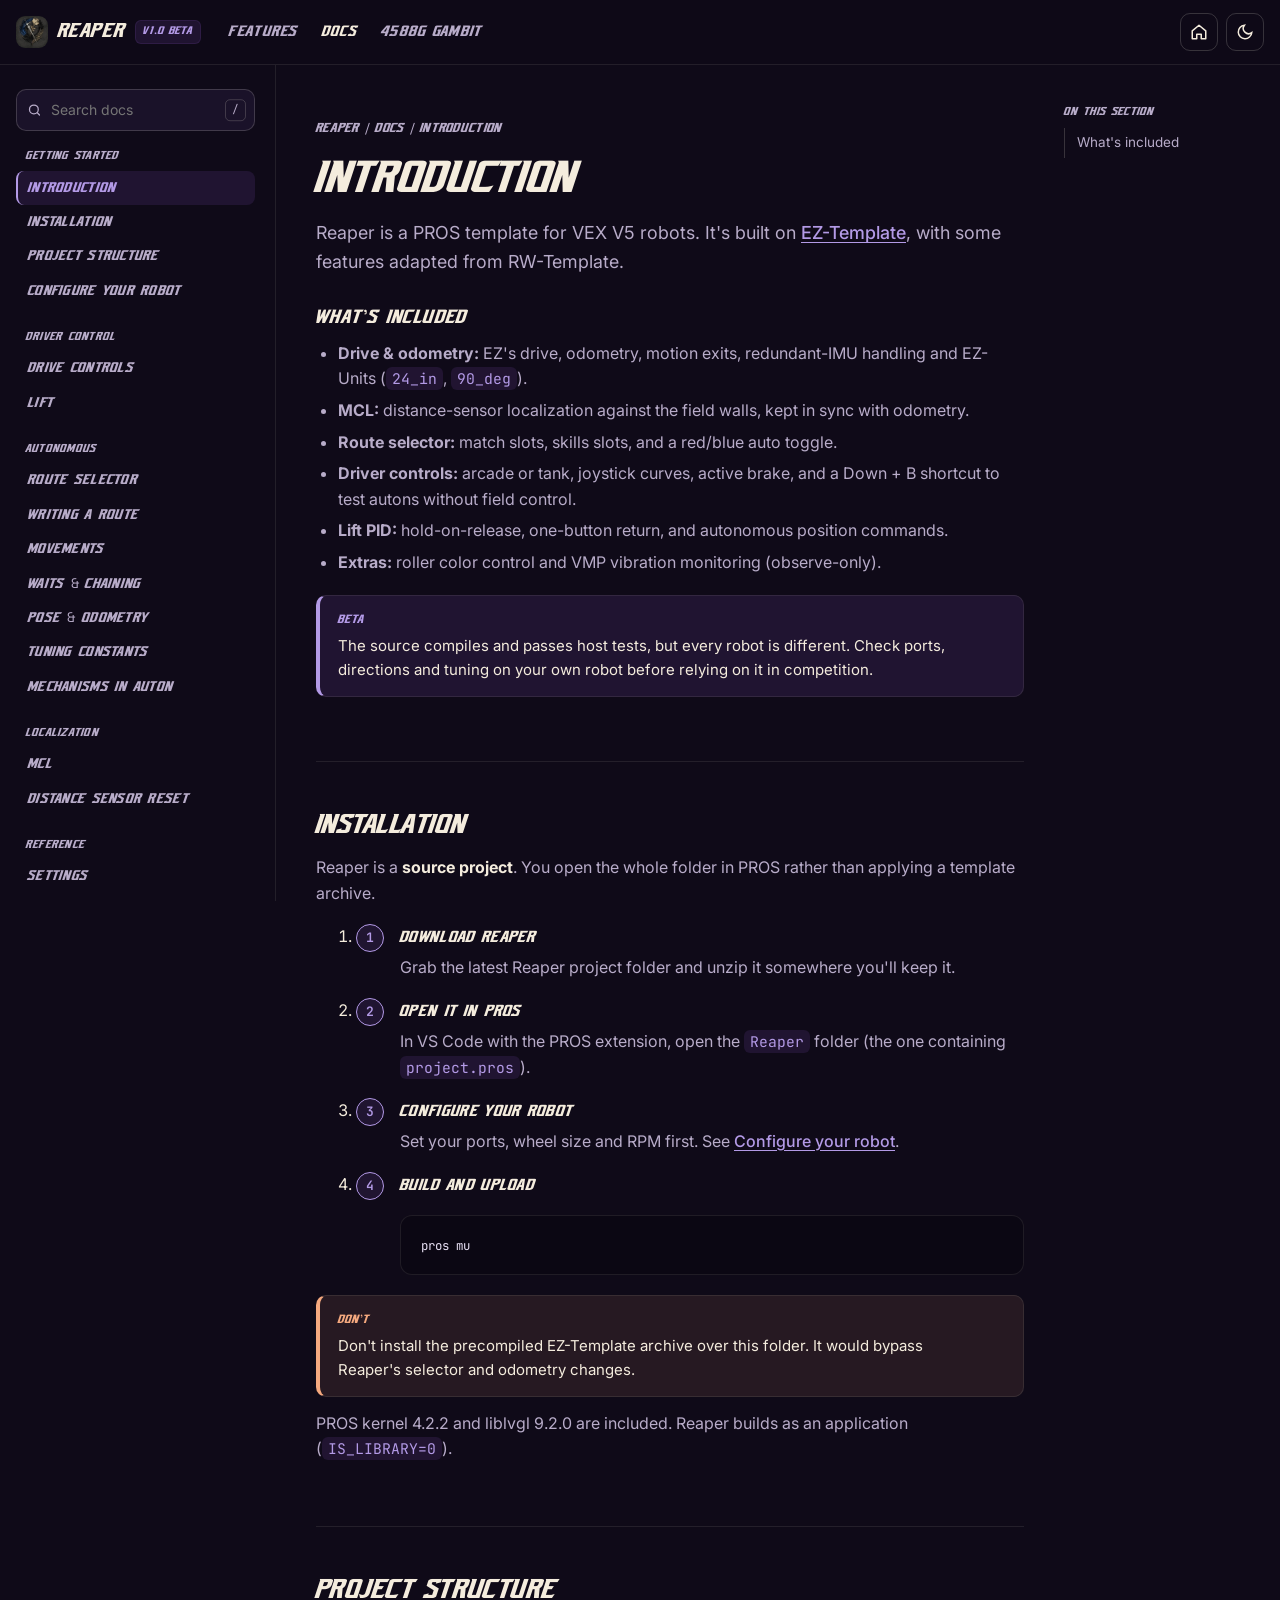
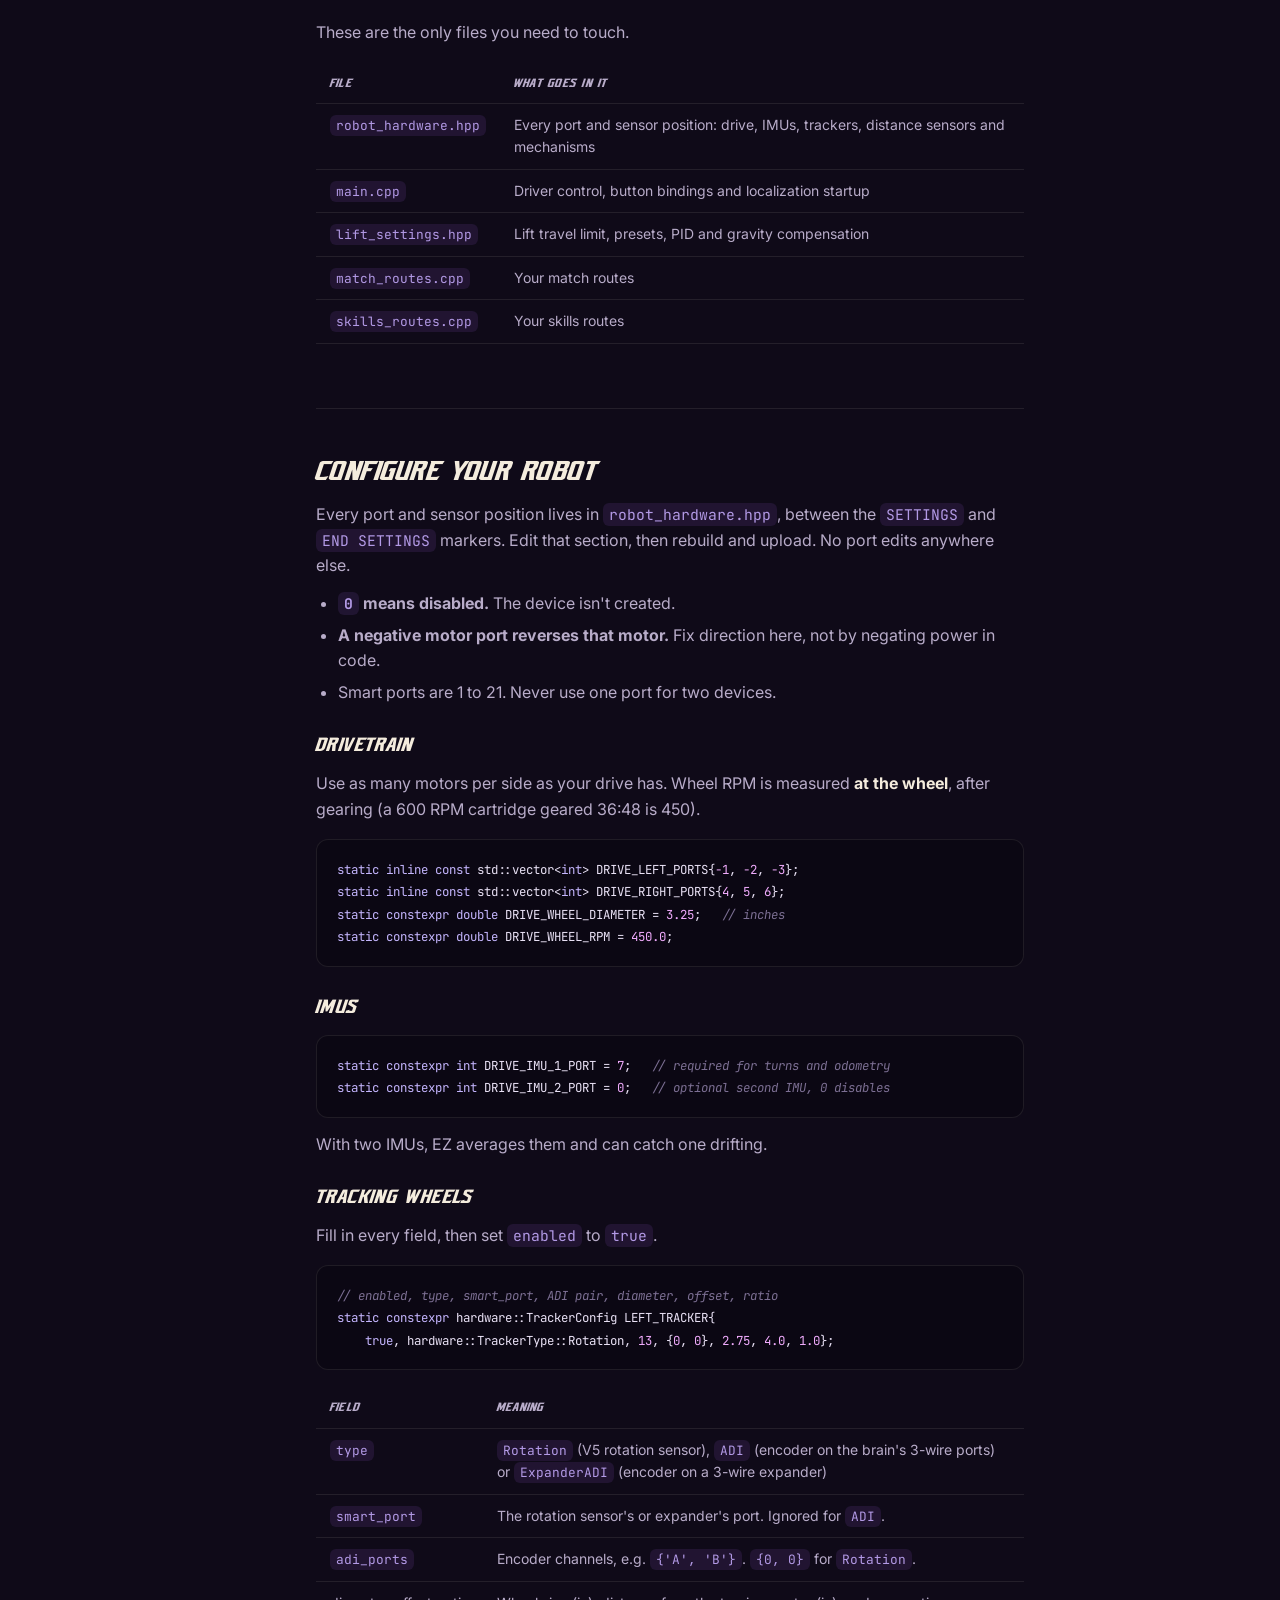
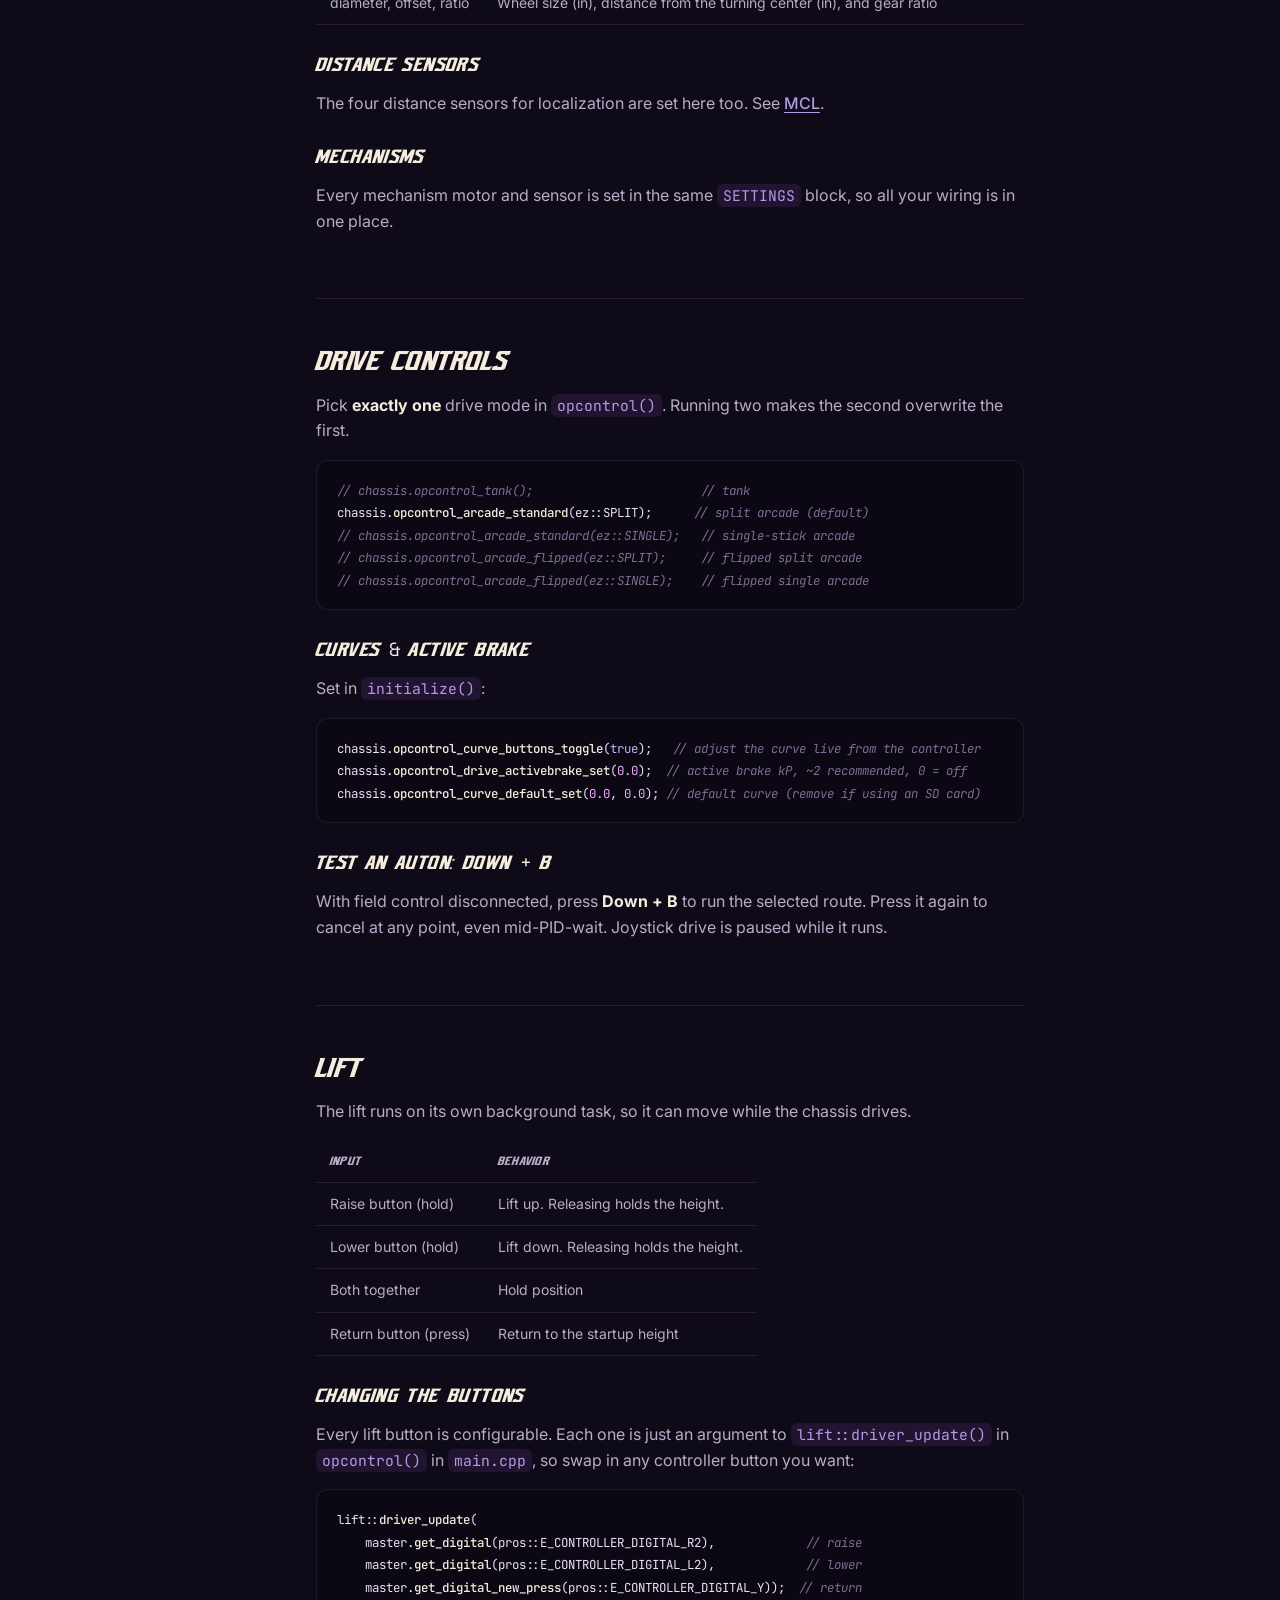
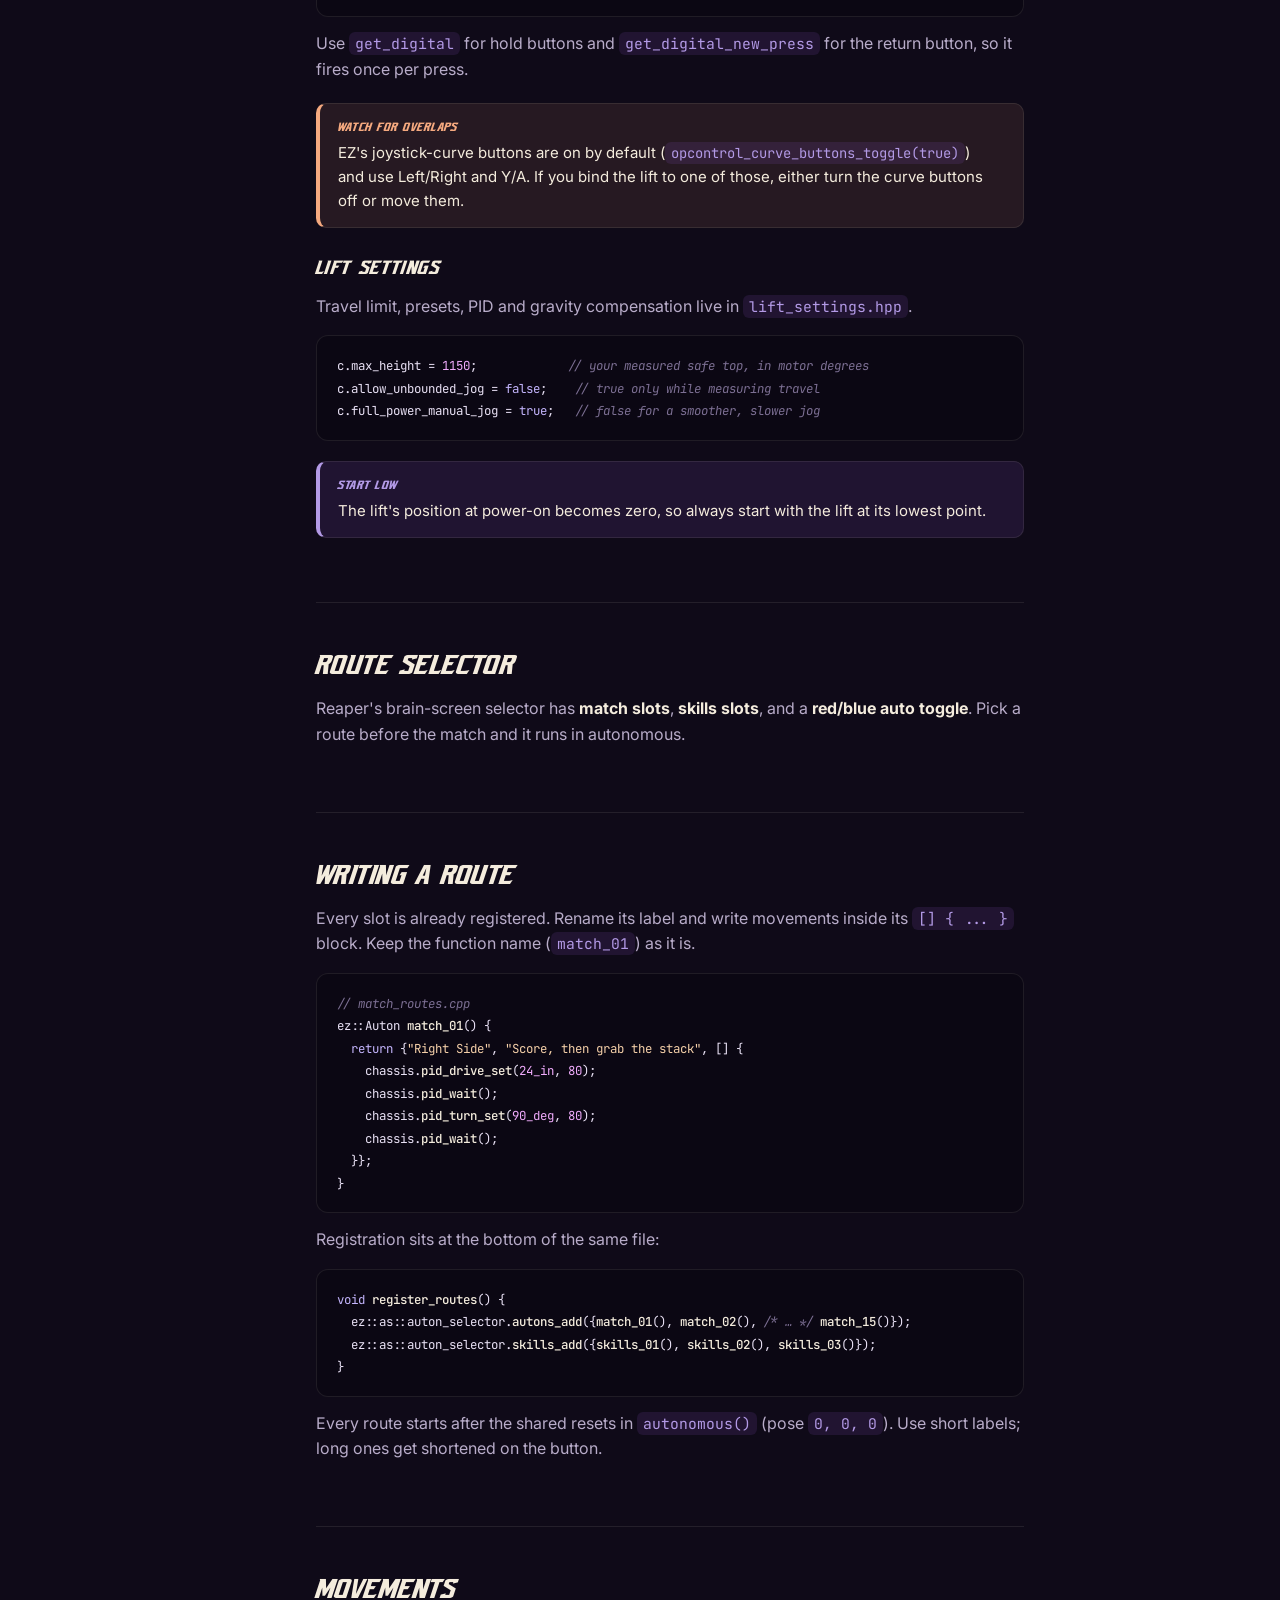
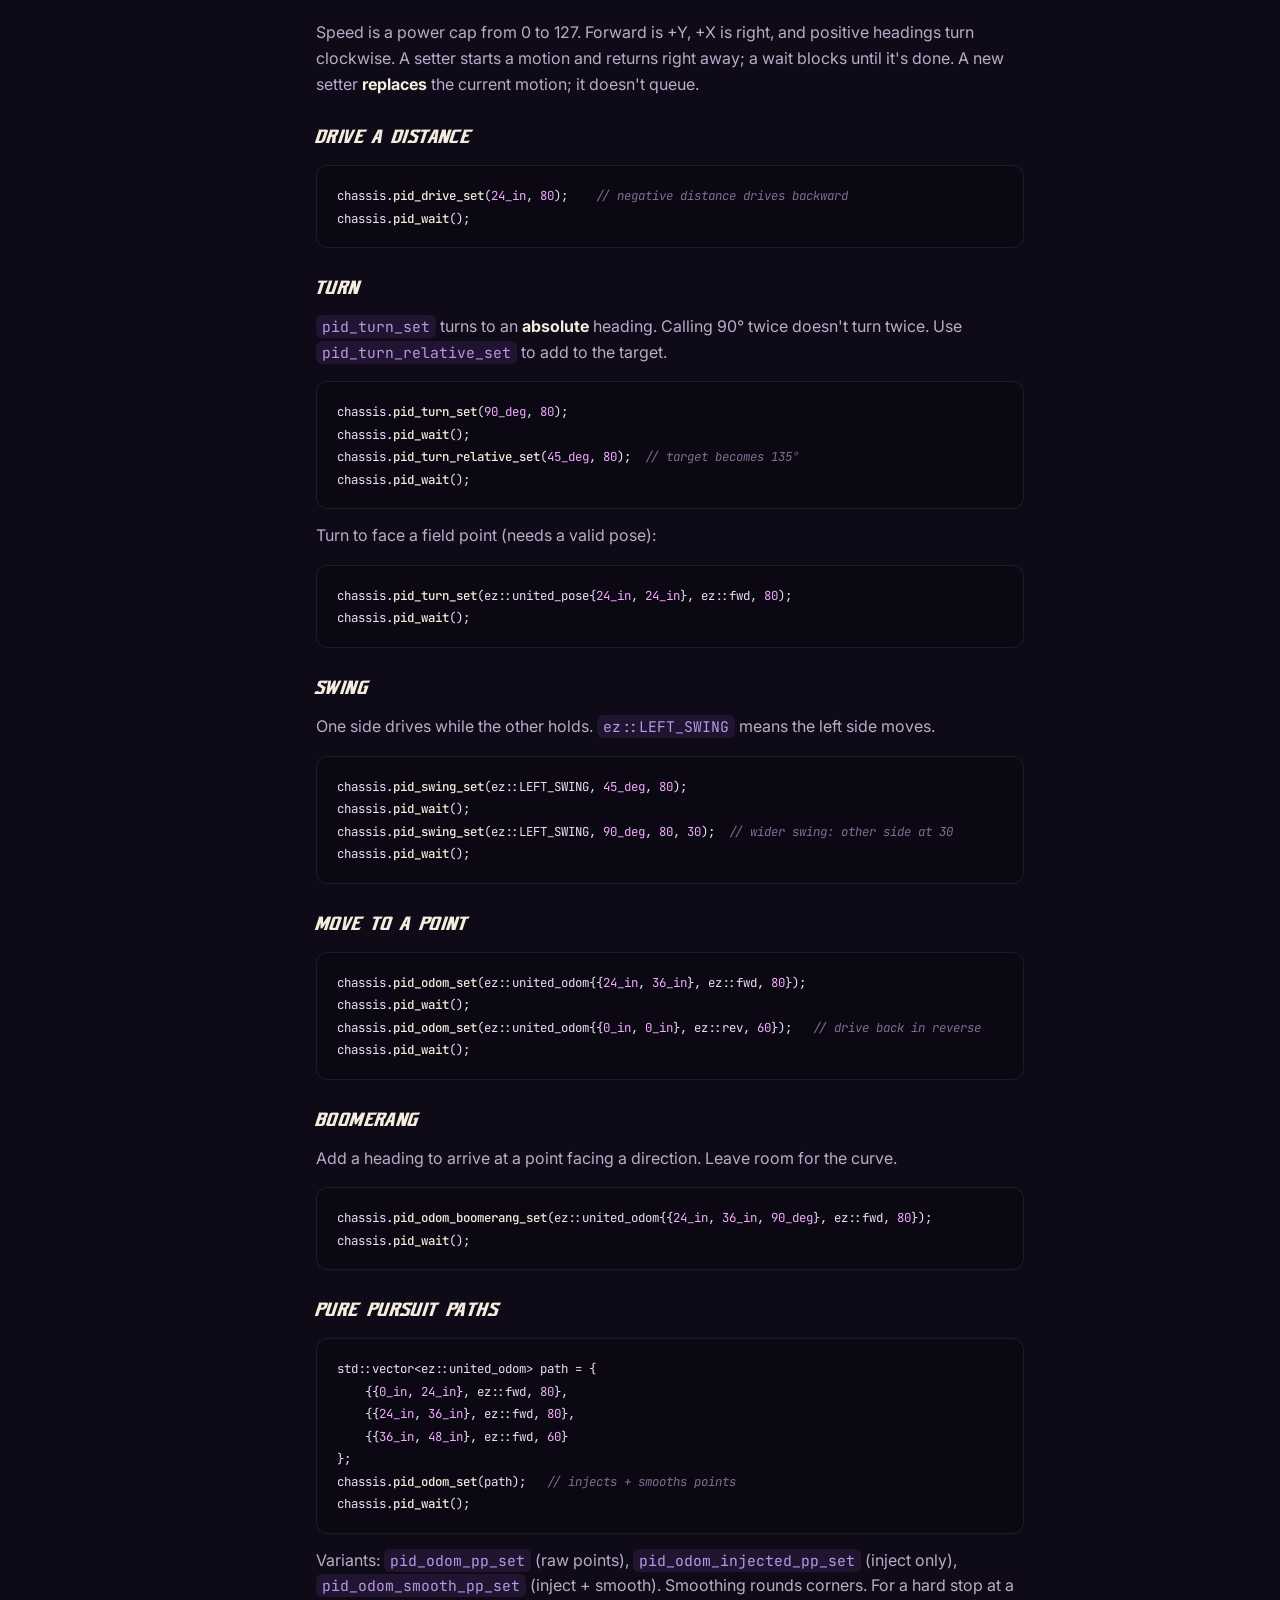
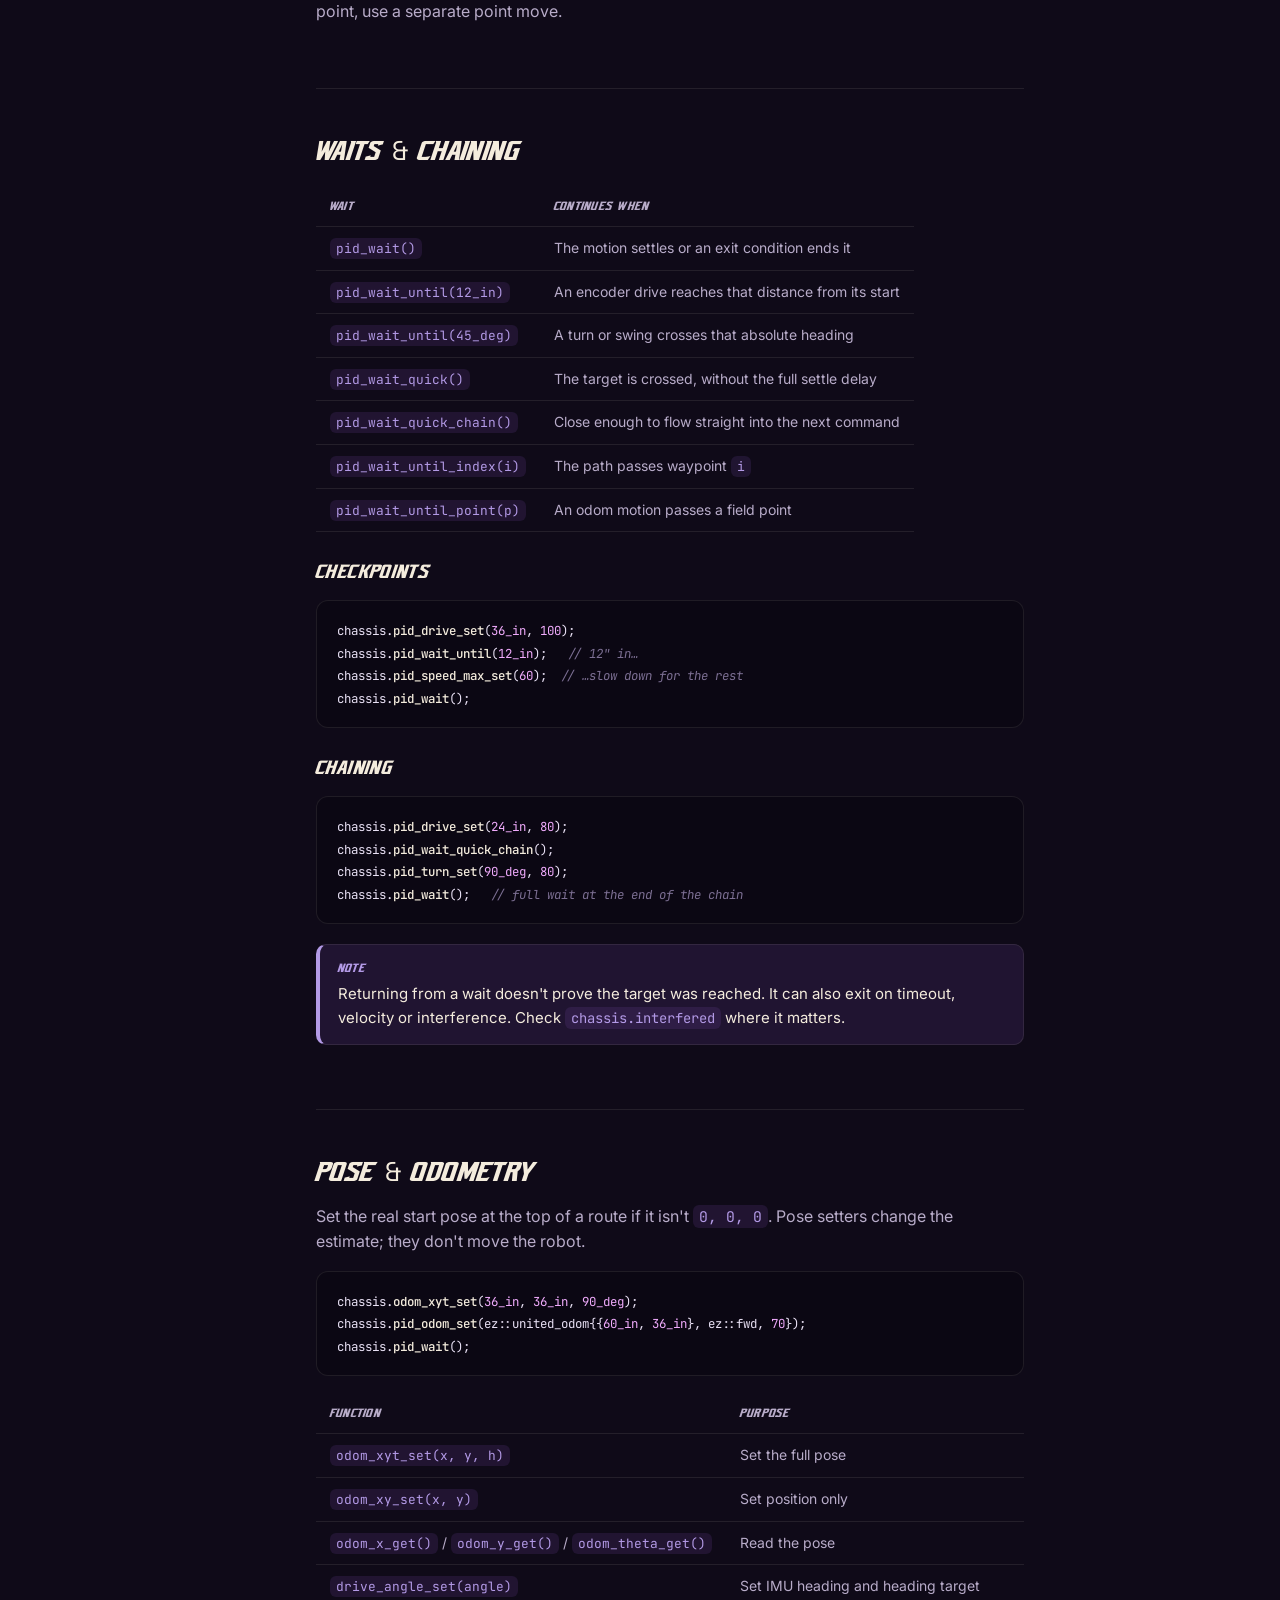
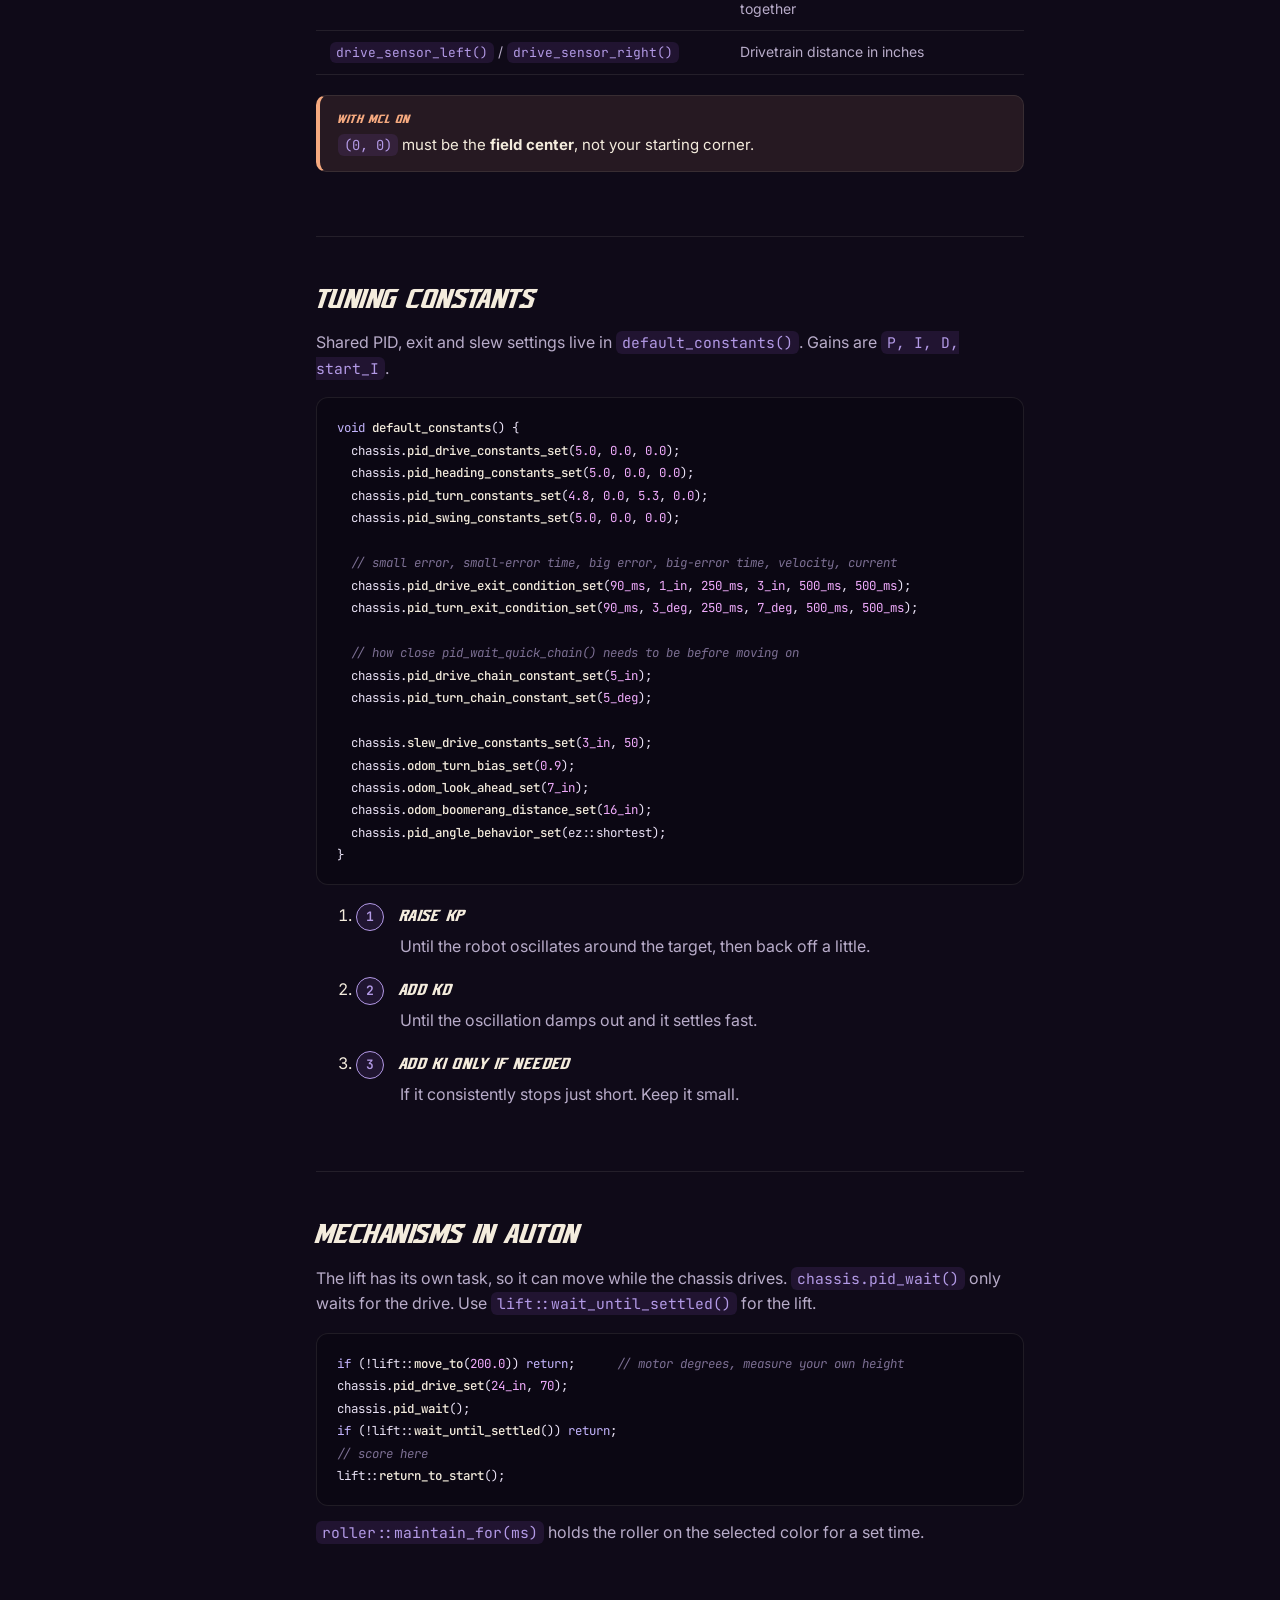
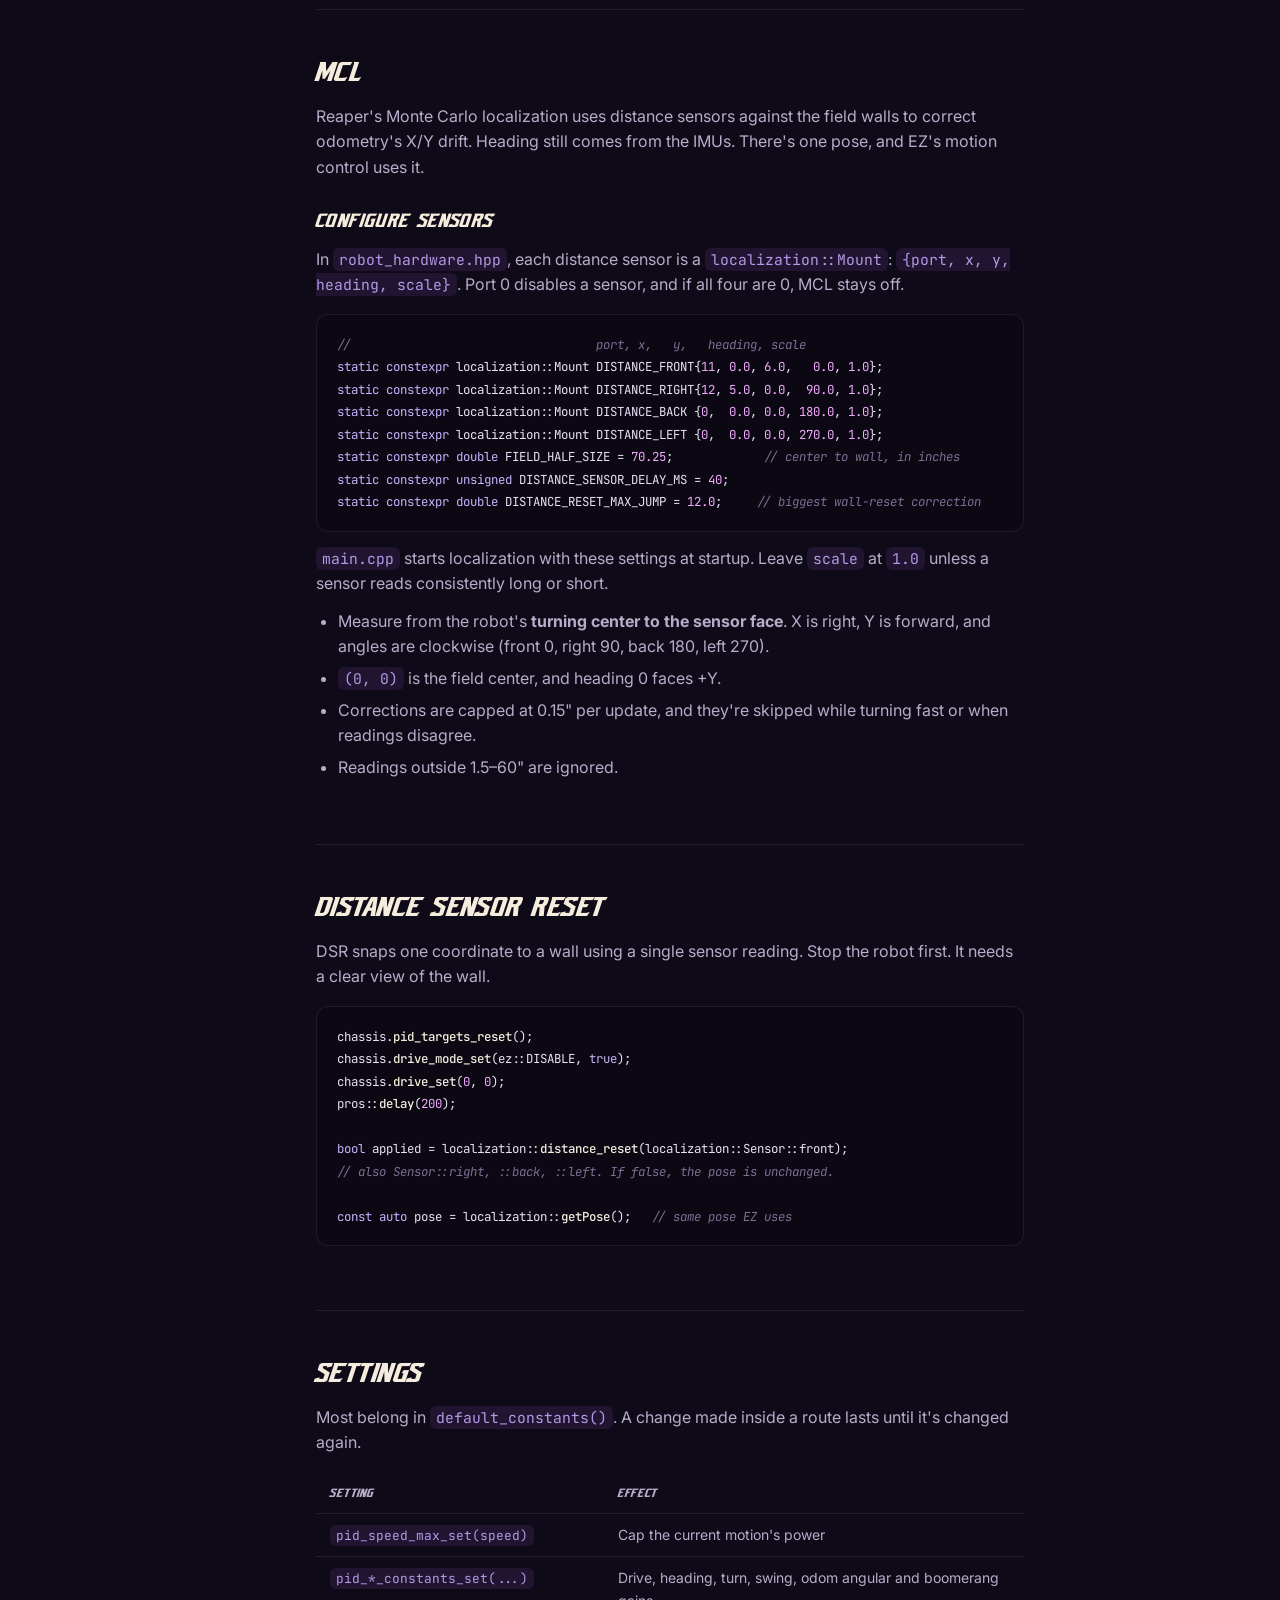
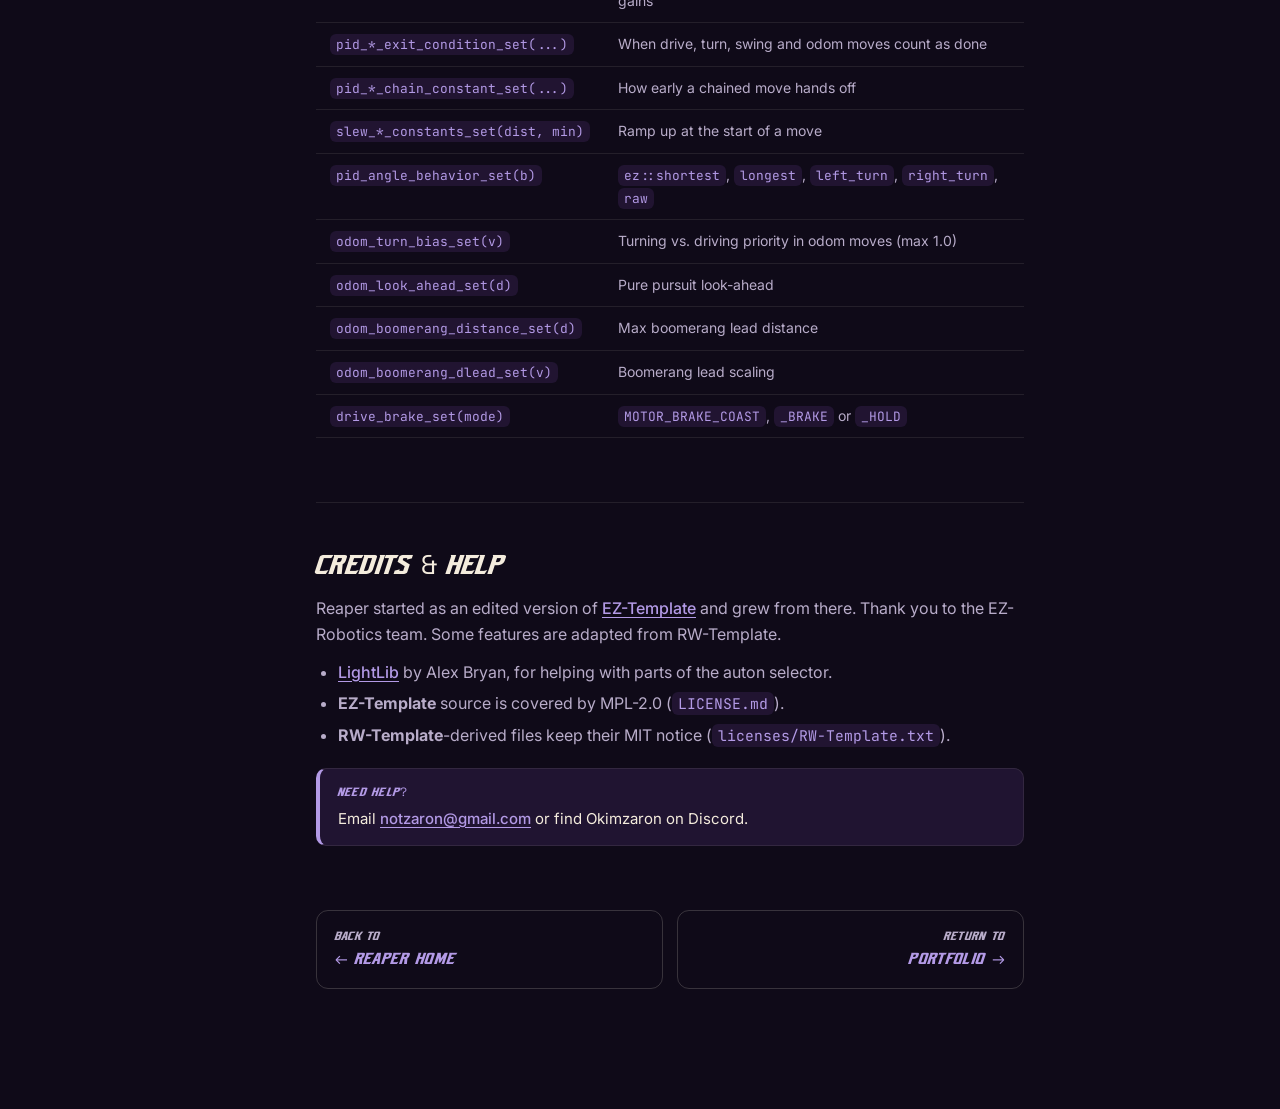
==== docs/index.html @ 1204f4a3 "Use the .online domains Co-Authored-By: Claude Opus 5.5 <noreply@anthropic.com>" ====
<!doctype html>
<html lang="en" data-theme="dark">
<head>
  <meta charset="utf-8">
  <meta name="viewport" content="width=device-width, initial-scale=1">
  <title>Reaper Docs · Za'Ron Lee</title>
  <meta name="description" content="Documentation for Reaper 1.0 beta: a VEX V5 template with MCL, odometry, autonomous selection and custom driver controls.">
  <meta name="theme-color" content="#0f0a18">
  <link rel="icon" href="../assets/img/reaper-logo.webp" type="image/webp">
  <script>try{var t=localStorage.getItem('reaper-theme');if(t)document.documentElement.setAttribute('data-theme',t);if(!localStorage.getItem('reaper-intro-seen')||/[?&]intro/.test(location.search))document.documentElement.classList.add('r-intro-pending');}catch(e){}</script>
  <link rel="preconnect" href="https://fonts.googleapis.com">
  <link rel="preconnect" href="https://fonts.gstatic.com" crossorigin>
  <link href="https://fonts.googleapis.com/css2?family=Space+Grotesk:wght@500;700&family=Inter:wght@400;500;600&family=JetBrains+Mono:wght@400;500&display=swap" rel="stylesheet">
  <link rel="stylesheet" href="../assets/css/base.css">
  <link rel="stylesheet" href="../reaper.css">
</head>
<body>
  <a class="skip-link" href="#main">Skip to content</a>

  <header class="r-header">
    <div class="container r-nav" style="width:min(1360px, 100% - 32px)">
      <a class="r-brand" href="../">
        <img src="../assets/img/reaper-logo.webp" alt="">
        Reaper <small>v1.0 beta</small>
      </a>
      <nav class="r-links" id="r-links" aria-label="Reaper">
        <a href="../#features">Features</a>
        <a href="./" class="is-active">Docs</a>
        <a href="../#team">4588G Gambit</a>
      </nav>
      <div class="r-actions">
        <a class="icon-btn" href="https://zaronworks.online/" title="Back to Za'Ron's portfolio" aria-label="Back to Za'Ron's portfolio">
          <svg viewBox="0 0 24 24" fill="none" stroke="currentColor" stroke-width="2" stroke-linecap="round" stroke-linejoin="round"><path d="M3 10.5 12 3l9 7.5V21h-6v-6H9v6H3z"/></svg>
        </a>
        <button class="icon-btn theme-toggle" type="button" data-theme-toggle aria-label="Toggle light and dark mode">
          <svg class="moon" viewBox="0 0 24 24" fill="none" stroke="currentColor" stroke-width="2" stroke-linecap="round"><path d="M21 12.8A9 9 0 1 1 11.2 3a7 7 0 0 0 9.8 9.8z"/></svg>
          <svg class="sun" viewBox="0 0 24 24" fill="none" stroke="currentColor" stroke-width="2" stroke-linecap="round"><circle cx="12" cy="12" r="4"/><path d="M12 2v2M12 20v2M4.9 4.9l1.4 1.4M17.7 17.7l1.4 1.4M2 12h2M20 12h2M4.9 19.1l1.4-1.4M17.7 6.3l1.4-1.4"/></svg>
        </button>
        <button class="icon-btn r-menu-btn" type="button" data-toggle="r-links" aria-expanded="false" aria-label="Menu">
          <svg viewBox="0 0 24 24" fill="none" stroke="currentColor" stroke-width="2" stroke-linecap="round"><path d="M4 7h16M4 12h16M4 17h16"/></svg>
        </button>
      </div>
    </div>
  </header>

  <div class="docs-scrim"></div>
  <div class="docs">
    <!-- ============ SIDEBAR ============ -->
    <aside class="docs-sidebar" id="docs-sidebar" aria-label="Documentation">
      <div class="docs-search">
        <svg viewBox="0 0 24 24" fill="none" stroke="currentColor" stroke-width="2" stroke-linecap="round"><circle cx="11" cy="11" r="7"/><path d="m20 20-3.5-3.5"/></svg>
        <label class="visually-hidden" for="docs-q">Search docs</label>
        <input id="docs-q" type="search" placeholder="Search docs" autocomplete="off" data-docs-search>
        <kbd>/</kbd>
      </div>

      <div class="nav-group">
        <h4>Getting started</h4>
        <a href="#introduction" data-keywords="overview about ez">Introduction</a>
        <a href="#installation" data-keywords="pros install download build upload setup">Installation</a>
        <a href="#structure" data-keywords="files robot_hardware main lift_settings routes">Project structure</a>
        <a href="#configure" data-keywords="ports motors imu wheel rpm tracker chassis robot_hardware">Configure your robot</a>
      </div>
      <div class="nav-group">
        <h4>Driver control</h4>
        <a href="#driver-controls" data-keywords="arcade tank curve active brake down b">Drive controls</a>
        <a href="#lift" data-keywords="lift pid buttons hold return presets lift_settings max_height">Lift</a>
      </div>
      <div class="nav-group">
        <h4>Autonomous</h4>
        <a href="#selector" data-keywords="auton selector grid match skills red blue sd card">Route selector</a>
        <a href="#routes" data-keywords="write route match_routes skills_routes register">Writing a route</a>
        <a href="#movements" data-keywords="drive turn swing odom boomerang pure pursuit path">Movements</a>
        <a href="#waits" data-keywords="pid_wait chain quick until checkpoint">Waits &amp; chaining</a>
        <a href="#pose" data-keywords="odom pose start position reset xyt">Pose &amp; odometry</a>
        <a href="#tuning" data-keywords="pid constants exit conditions slew default_constants kp kd">Tuning constants</a>
        <a href="#mechanisms" data-keywords="lift roller intake auton">Mechanisms in auton</a>
      </div>
      <div class="nav-group">
        <h4>Localization</h4>
        <a href="#mcl" data-keywords="mcl particle filter distance sensor field">MCL</a>
        <a href="#dsr" data-keywords="distance sensor reset wall dsr">Distance sensor reset</a>
      </div>
      <div class="nav-group">
        <h4>Reference</h4>
        <a href="#settings" data-keywords="settings setters table api">Settings</a>
        <a href="#credits" data-keywords="license ez-template rw-template lightlib alex bryan mpl mit help discord">Credits &amp; help</a>
      </div>
      <p class="docs-empty">No pages match.</p>
    </aside>

    <!-- ============ CONTENT ============ -->
    <main class="docs-main" id="main">
      <button class="docs-menu-btn" type="button" data-toggle="docs-sidebar" aria-expanded="false">☰ Docs menu</button>
      <p class="breadcrumbs"><a href="../">Reaper</a> / <a href="./">Docs</a> / <span data-crumb>Introduction</span></p>

      <!-- ==================== INTRODUCTION ==================== -->
      <section class="doc-section" id="introduction" data-title="Introduction">
        <h1>Introduction</h1>
        <p class="lead">Reaper is a PROS template for VEX V5 robots. It's built on
          <a class="ez-link" href="https://ez-robotics.github.io/EZ-Template/" target="_blank" rel="noopener">EZ-Template</a>,
          with some features adapted from RW-Template.</p>
        <h3 id="whats-included">What's included</h3>
        <ul class="bullets">
          <li><strong>Drive &amp; odometry:</strong> EZ's drive, odometry, motion exits, redundant-IMU handling and EZ-Units (<code>24_in</code>, <code>90_deg</code>).</li>
          <li><strong>MCL:</strong> distance-sensor localization against the field walls, kept in sync with odometry.</li>
          <li><strong>Route selector:</strong> match slots, skills slots, and a red/blue auto toggle.</li>
          <li><strong>Driver controls:</strong> arcade or tank, joystick curves, active brake, and a Down&nbsp;+&nbsp;B shortcut to test autons without field control.</li>
          <li><strong>Lift PID:</strong> hold-on-release, one-button return, and autonomous position commands.</li>
          <li><strong>Extras:</strong> roller color control and VMP vibration monitoring (observe-only).</li>
        </ul>
        <div class="callout"><b>Beta</b><p>The source compiles and passes host tests, but every robot is different. Check ports, directions and tuning on your own robot before relying on it in competition.</p></div>
      </section>

      <!-- ==================== INSTALLATION ==================== -->
      <section class="doc-section" id="installation" data-title="Installation">
        <h2>Installation</h2>
        <p>Reaper is a <strong>source project</strong>. You open the whole folder in PROS rather than applying a template archive.</p>
        <ol class="steps">
          <li><strong>Download Reaper</strong><p>Grab the latest Reaper project folder and unzip it somewhere you'll keep it.</p></li>
          <li><strong>Open it in PROS</strong><p>In VS Code with the PROS extension, open the <code>Reaper</code> folder (the one containing <code>project.pros</code>).</p></li>
          <li><strong>Configure your robot</strong><p>Set your ports, wheel size and RPM first. See <a class="ez-link" href="#configure">Configure your robot</a>.</p></li>
          <li><strong>Build and upload</strong>
            <pre data-copy><code>pros mu</code></pre></li>
        </ol>
        <div class="callout warn"><b>Don't</b><p>Don't install the precompiled EZ-Template archive over this folder. It would bypass Reaper's selector and odometry changes.</p></div>
        <p>PROS kernel 4.2.2 and liblvgl 9.2.0 are included. Reaper builds as an application (<code>IS_LIBRARY=0</code>).</p>
      </section>

      <!-- ==================== STRUCTURE ==================== -->
      <section class="doc-section" id="structure" data-title="Project structure">
        <h2>Project structure</h2>
        <p>These are the only files you need to touch.</p>
        <table class="api-table">
          <thead><tr><th>File</th><th>What goes in it</th></tr></thead>
          <tbody>
            <tr><td><code>robot_hardware.hpp</code></td><td>Every port and sensor position: drive, IMUs, trackers, distance sensors and mechanisms</td></tr>
            <tr><td><code>main.cpp</code></td><td>Driver control, button bindings and localization startup</td></tr>
            <tr><td><code>lift_settings.hpp</code></td><td>Lift travel limit, presets, PID and gravity compensation</td></tr>
            <tr><td><code>match_routes.cpp</code></td><td>Your match routes</td></tr>
            <tr><td><code>skills_routes.cpp</code></td><td>Your skills routes</td></tr>
          </tbody>
        </table>
      </section>

      <!-- ==================== CONFIGURE ==================== -->
      <section class="doc-section" id="configure" data-title="Configure your robot">
        <h2>Configure your robot</h2>
        <p>Every port and sensor position lives in <code>robot_hardware.hpp</code>, between the <code>SETTINGS</code> and <code>END SETTINGS</code> markers. Edit that section, then rebuild and upload. No port edits anywhere else.</p>
        <ul class="bullets">
          <li><strong><code>0</code> means disabled.</strong> The device isn't created.</li>
          <li><strong>A negative motor port reverses that motor.</strong> Fix direction here, not by negating power in code.</li>
          <li>Smart ports are 1 to 21. Never use one port for two devices.</li>
        </ul>

        <h3 id="drive-ports">Drivetrain</h3>
        <p>Use as many motors per side as your drive has. Wheel RPM is measured <strong>at the wheel</strong>, after gearing (a 600 RPM cartridge geared 36:48 is 450).</p>
<pre data-copy><code><span class="tok-kw">static inline const</span> std::vector&lt;<span class="tok-kw">int</span>&gt; DRIVE_LEFT_PORTS{<span class="tok-num">-1</span>, <span class="tok-num">-2</span>, <span class="tok-num">-3</span>};
<span class="tok-kw">static inline const</span> std::vector&lt;<span class="tok-kw">int</span>&gt; DRIVE_RIGHT_PORTS{<span class="tok-num">4</span>, <span class="tok-num">5</span>, <span class="tok-num">6</span>};
<span class="tok-kw">static constexpr double</span> DRIVE_WHEEL_DIAMETER = <span class="tok-num">3.25</span>;   <span class="tok-com">// inches</span>
<span class="tok-kw">static constexpr double</span> DRIVE_WHEEL_RPM = <span class="tok-num">450.0</span>;</code></pre>

        <h3 id="imu-ports">IMUs</h3>
<pre data-copy><code><span class="tok-kw">static constexpr int</span> DRIVE_IMU_1_PORT = <span class="tok-num">7</span>;   <span class="tok-com">// required for turns and odometry</span>
<span class="tok-kw">static constexpr int</span> DRIVE_IMU_2_PORT = <span class="tok-num">0</span>;   <span class="tok-com">// optional second IMU, 0 disables</span></code></pre>
        <p>With two IMUs, EZ averages them and can catch one drifting.</p>

        <h3 id="tracking-wheels">Tracking wheels</h3>
        <p>Fill in every field, then set <code>enabled</code> to <code>true</code>.</p>
<pre data-copy><code><span class="tok-com">// enabled, type, smart_port, ADI pair, diameter, offset, ratio</span>
<span class="tok-kw">static constexpr</span> hardware::TrackerConfig LEFT_TRACKER{
    <span class="tok-kw">true</span>, hardware::TrackerType::Rotation, <span class="tok-num">13</span>, {<span class="tok-num">0</span>, <span class="tok-num">0</span>}, <span class="tok-num">2.75</span>, <span class="tok-num">4.0</span>, <span class="tok-num">1.0</span>};</code></pre>
        <table class="api-table">
          <thead><tr><th>Field</th><th>Meaning</th></tr></thead>
          <tbody>
            <tr><td><code>type</code></td><td><code>Rotation</code> (V5 rotation sensor), <code>ADI</code> (encoder on the brain's 3-wire ports) or <code>ExpanderADI</code> (encoder on a 3-wire expander)</td></tr>
            <tr><td><code>smart_port</code></td><td>The rotation sensor's or expander's port. Ignored for <code>ADI</code>.</td></tr>
            <tr><td><code>adi_ports</code></td><td>Encoder channels, e.g. <code>{'A', 'B'}</code>. <code>{0, 0}</code> for <code>Rotation</code>.</td></tr>
            <tr><td>diameter, offset, ratio</td><td>Wheel size (in), distance from the turning center (in), and gear ratio</td></tr>
          </tbody>
        </table>

        <h3 id="distance-ports">Distance sensors</h3>
        <p>The four distance sensors for localization are set here too. See <a class="ez-link" href="#mcl">MCL</a>.</p>

        <h3 id="mechanism-ports">Mechanisms</h3>
        <p>Every mechanism motor and sensor is set in the same <code>SETTINGS</code> block, so all your wiring is in one place.</p>
      </section>

      <!-- ==================== DRIVER CONTROLS ==================== -->
      <section class="doc-section" id="driver-controls" data-title="Drive controls">
        <h2>Drive controls</h2>
        <p>Pick <strong>exactly one</strong> drive mode in <code>opcontrol()</code>. Running two makes the second overwrite the first.</p>
<pre data-copy><code><span class="tok-com">// chassis.opcontrol_tank();                        // tank</span>
chassis.<span class="tok-fn">opcontrol_arcade_standard</span>(ez::SPLIT);      <span class="tok-com">// split arcade (default)</span>
<span class="tok-com">// chassis.opcontrol_arcade_standard(ez::SINGLE);   // single-stick arcade</span>
<span class="tok-com">// chassis.opcontrol_arcade_flipped(ez::SPLIT);     // flipped split arcade</span>
<span class="tok-com">// chassis.opcontrol_arcade_flipped(ez::SINGLE);    // flipped single arcade</span></code></pre>
        <h3 id="curves">Curves &amp; active brake</h3>
        <p>Set in <code>initialize()</code>:</p>
<pre data-copy><code>chassis.<span class="tok-fn">opcontrol_curve_buttons_toggle</span>(<span class="tok-kw">true</span>);   <span class="tok-com">// adjust the curve live from the controller</span>
chassis.<span class="tok-fn">opcontrol_drive_activebrake_set</span>(<span class="tok-num">0.0</span>);  <span class="tok-com">// active brake kP, ~2 recommended, 0 = off</span>
chassis.<span class="tok-fn">opcontrol_curve_default_set</span>(<span class="tok-num">0.0</span>, <span class="tok-num">0.0</span>); <span class="tok-com">// default curve (remove if using an SD card)</span></code></pre>
        <h3 id="test-auton">Test an auton: Down + B</h3>
        <p>With field control disconnected, press <strong>Down + B</strong> to run the selected route. Press it again to cancel at any point, even mid-PID-wait. Joystick drive is paused while it runs.</p>
      </section>

      <!-- ==================== LIFT ==================== -->
      <section class="doc-section" id="lift" data-title="Lift">
        <h2>Lift</h2>
        <p>The lift runs on its own background task, so it can move while the chassis drives.</p>
        <table class="api-table">
          <thead><tr><th>Input</th><th>Behavior</th></tr></thead>
          <tbody>
            <tr><td>Raise button (hold)</td><td>Lift up. Releasing holds the height.</td></tr>
            <tr><td>Lower button (hold)</td><td>Lift down. Releasing holds the height.</td></tr>
            <tr><td>Both together</td><td>Hold position</td></tr>
            <tr><td>Return button (press)</td><td>Return to the startup height</td></tr>
          </tbody>
        </table>

        <h3 id="lift-buttons">Changing the buttons</h3>
        <p>Every lift button is configurable. Each one is just an argument to <code>lift::driver_update()</code> in <code>opcontrol()</code> in <code>main.cpp</code>, so swap in any controller button you want:</p>
<pre data-copy><code>lift::<span class="tok-fn">driver_update</span>(
    master.<span class="tok-fn">get_digital</span>(pros::E_CONTROLLER_DIGITAL_R2),             <span class="tok-com">// raise</span>
    master.<span class="tok-fn">get_digital</span>(pros::E_CONTROLLER_DIGITAL_L2),             <span class="tok-com">// lower</span>
    master.<span class="tok-fn">get_digital_new_press</span>(pros::E_CONTROLLER_DIGITAL_Y));  <span class="tok-com">// return</span></code></pre>
        <p>Use <code>get_digital</code> for hold buttons and <code>get_digital_new_press</code> for the return button, so it fires once per press.</p>
        <div class="callout warn"><b>Watch for overlaps</b><p>EZ's joystick-curve buttons are on by default (<code>opcontrol_curve_buttons_toggle(true)</code>) and use Left/Right and Y/A. If you bind the lift to one of those, either turn the curve buttons off or move them.</p></div>

        <h3 id="lift-settings">Lift settings</h3>
        <p>Travel limit, presets, PID and gravity compensation live in <code>lift_settings.hpp</code>.</p>
<pre data-copy><code>c.max_height = <span class="tok-num">1150</span>;             <span class="tok-com">// your measured safe top, in motor degrees</span>
c.allow_unbounded_jog = <span class="tok-kw">false</span>;    <span class="tok-com">// true only while measuring travel</span>
c.full_power_manual_jog = <span class="tok-kw">true</span>;   <span class="tok-com">// false for a smoother, slower jog</span></code></pre>
        <div class="callout"><b>Start low</b><p>The lift's position at power-on becomes zero, so always start with the lift at its lowest point.</p></div>
      </section>

      <!-- ==================== SELECTOR ==================== -->
      <section class="doc-section" id="selector" data-title="Route selector">
        <h2>Route selector</h2>
        <p>Reaper's brain-screen selector has <strong>match slots</strong>, <strong>skills slots</strong>, and a <strong>red/blue auto toggle</strong>. Pick a route before the match and it runs in autonomous.</p>
      </section>

      <!-- ==================== ROUTES ==================== -->
      <section class="doc-section" id="routes" data-title="Writing a route">
        <h2>Writing a route</h2>
        <p>Every slot is already registered. Rename its label and write movements inside its <code>[] { ... }</code> block. Keep the function name (<code>match_01</code>) as it is.</p>
<pre data-copy><code><span class="tok-com">// match_routes.cpp</span>
ez::Auton <span class="tok-fn">match_01</span>() {
  <span class="tok-kw">return</span> {<span class="tok-str">"Right Side"</span>, <span class="tok-str">"Score, then grab the stack"</span>, [] {
    chassis.<span class="tok-fn">pid_drive_set</span>(<span class="tok-num">24_in</span>, <span class="tok-num">80</span>);
    chassis.<span class="tok-fn">pid_wait</span>();
    chassis.<span class="tok-fn">pid_turn_set</span>(<span class="tok-num">90_deg</span>, <span class="tok-num">80</span>);
    chassis.<span class="tok-fn">pid_wait</span>();
  }};
}</code></pre>
        <p>Registration sits at the bottom of the same file:</p>
<pre><code><span class="tok-kw">void</span> <span class="tok-fn">register_routes</span>() {
  ez::as::auton_selector.<span class="tok-fn">autons_add</span>({<span class="tok-fn">match_01</span>(), <span class="tok-fn">match_02</span>(), <span class="tok-com">/* … */</span> <span class="tok-fn">match_15</span>()});
  ez::as::auton_selector.<span class="tok-fn">skills_add</span>({<span class="tok-fn">skills_01</span>(), <span class="tok-fn">skills_02</span>(), <span class="tok-fn">skills_03</span>()});
}</code></pre>
        <p>Every route starts after the shared resets in <code>autonomous()</code> (pose <code>0, 0, 0</code>). Use short labels; long ones get shortened on the button.</p>
      </section>

      <!-- ==================== MOVEMENTS ==================== -->
      <section class="doc-section" id="movements" data-title="Movements">
        <h2>Movements</h2>
        <p>Speed is a power cap from 0 to 127. Forward is +Y, +X is right, and positive headings turn clockwise. A setter starts a motion and returns right away; a wait blocks until it's done. A new setter <strong>replaces</strong> the current motion; it doesn't queue.</p>

        <h3 id="mv-drive">Drive a distance</h3>
<pre data-copy><code>chassis.<span class="tok-fn">pid_drive_set</span>(<span class="tok-num">24_in</span>, <span class="tok-num">80</span>);    <span class="tok-com">// negative distance drives backward</span>
chassis.<span class="tok-fn">pid_wait</span>();</code></pre>

        <h3 id="mv-turn">Turn</h3>
        <p><code>pid_turn_set</code> turns to an <strong>absolute</strong> heading. Calling 90° twice doesn't turn twice. Use <code>pid_turn_relative_set</code> to add to the target.</p>
<pre data-copy><code>chassis.<span class="tok-fn">pid_turn_set</span>(<span class="tok-num">90_deg</span>, <span class="tok-num">80</span>);
chassis.<span class="tok-fn">pid_wait</span>();
chassis.<span class="tok-fn">pid_turn_relative_set</span>(<span class="tok-num">45_deg</span>, <span class="tok-num">80</span>);  <span class="tok-com">// target becomes 135°</span>
chassis.<span class="tok-fn">pid_wait</span>();</code></pre>
        <p>Turn to face a field point (needs a valid pose):</p>
<pre data-copy><code>chassis.<span class="tok-fn">pid_turn_set</span>(ez::united_pose{<span class="tok-num">24_in</span>, <span class="tok-num">24_in</span>}, ez::fwd, <span class="tok-num">80</span>);
chassis.<span class="tok-fn">pid_wait</span>();</code></pre>

        <h3 id="mv-swing">Swing</h3>
        <p>One side drives while the other holds. <code>ez::LEFT_SWING</code> means the left side moves.</p>
<pre data-copy><code>chassis.<span class="tok-fn">pid_swing_set</span>(ez::LEFT_SWING, <span class="tok-num">45_deg</span>, <span class="tok-num">80</span>);
chassis.<span class="tok-fn">pid_wait</span>();
chassis.<span class="tok-fn">pid_swing_set</span>(ez::LEFT_SWING, <span class="tok-num">90_deg</span>, <span class="tok-num">80</span>, <span class="tok-num">30</span>);  <span class="tok-com">// wider swing: other side at 30</span>
chassis.<span class="tok-fn">pid_wait</span>();</code></pre>

        <h3 id="mv-point">Move to a point</h3>
<pre data-copy><code>chassis.<span class="tok-fn">pid_odom_set</span>(ez::united_odom{{<span class="tok-num">24_in</span>, <span class="tok-num">36_in</span>}, ez::fwd, <span class="tok-num">80</span>});
chassis.<span class="tok-fn">pid_wait</span>();
chassis.<span class="tok-fn">pid_odom_set</span>(ez::united_odom{{<span class="tok-num">0_in</span>, <span class="tok-num">0_in</span>}, ez::rev, <span class="tok-num">60</span>});   <span class="tok-com">// drive back in reverse</span>
chassis.<span class="tok-fn">pid_wait</span>();</code></pre>

        <h3 id="mv-boomerang">Boomerang</h3>
        <p>Add a heading to arrive at a point facing a direction. Leave room for the curve.</p>
<pre data-copy><code>chassis.<span class="tok-fn">pid_odom_boomerang_set</span>(ez::united_odom{{<span class="tok-num">24_in</span>, <span class="tok-num">36_in</span>, <span class="tok-num">90_deg</span>}, ez::fwd, <span class="tok-num">80</span>});
chassis.<span class="tok-fn">pid_wait</span>();</code></pre>

        <h3 id="mv-path">Pure pursuit paths</h3>
<pre data-copy><code>std::vector&lt;ez::united_odom&gt; path = {
    {{<span class="tok-num">0_in</span>, <span class="tok-num">24_in</span>}, ez::fwd, <span class="tok-num">80</span>},
    {{<span class="tok-num">24_in</span>, <span class="tok-num">36_in</span>}, ez::fwd, <span class="tok-num">80</span>},
    {{<span class="tok-num">36_in</span>, <span class="tok-num">48_in</span>}, ez::fwd, <span class="tok-num">60</span>}
};
chassis.<span class="tok-fn">pid_odom_set</span>(path);   <span class="tok-com">// injects + smooths points</span>
chassis.<span class="tok-fn">pid_wait</span>();</code></pre>
        <p>Variants: <code>pid_odom_pp_set</code> (raw points), <code>pid_odom_injected_pp_set</code> (inject only), <code>pid_odom_smooth_pp_set</code> (inject + smooth). Smoothing rounds corners. For a hard stop at a point, use a separate point move.</p>
      </section>

      <!-- ==================== WAITS ==================== -->
      <section class="doc-section" id="waits" data-title="Waits &amp; chaining">
        <h2>Waits &amp; chaining</h2>
        <table class="api-table">
          <thead><tr><th>Wait</th><th>Continues when</th></tr></thead>
          <tbody>
            <tr><td><code>pid_wait()</code></td><td>The motion settles or an exit condition ends it</td></tr>
            <tr><td><code>pid_wait_until(12_in)</code></td><td>An encoder drive reaches that distance from its start</td></tr>
            <tr><td><code>pid_wait_until(45_deg)</code></td><td>A turn or swing crosses that absolute heading</td></tr>
            <tr><td><code>pid_wait_quick()</code></td><td>The target is crossed, without the full settle delay</td></tr>
            <tr><td><code>pid_wait_quick_chain()</code></td><td>Close enough to flow straight into the next command</td></tr>
            <tr><td><code>pid_wait_until_index(i)</code></td><td>The path passes waypoint <code>i</code></td></tr>
            <tr><td><code>pid_wait_until_point(p)</code></td><td>An odom motion passes a field point</td></tr>
          </tbody>
        </table>
        <h3 id="checkpoint">Checkpoints</h3>
<pre data-copy><code>chassis.<span class="tok-fn">pid_drive_set</span>(<span class="tok-num">36_in</span>, <span class="tok-num">100</span>);
chassis.<span class="tok-fn">pid_wait_until</span>(<span class="tok-num">12_in</span>);   <span class="tok-com">// 12" in…</span>
chassis.<span class="tok-fn">pid_speed_max_set</span>(<span class="tok-num">60</span>);  <span class="tok-com">// …slow down for the rest</span>
chassis.<span class="tok-fn">pid_wait</span>();</code></pre>
        <h3 id="chaining">Chaining</h3>
<pre data-copy><code>chassis.<span class="tok-fn">pid_drive_set</span>(<span class="tok-num">24_in</span>, <span class="tok-num">80</span>);
chassis.<span class="tok-fn">pid_wait_quick_chain</span>();
chassis.<span class="tok-fn">pid_turn_set</span>(<span class="tok-num">90_deg</span>, <span class="tok-num">80</span>);
chassis.<span class="tok-fn">pid_wait</span>();   <span class="tok-com">// full wait at the end of the chain</span></code></pre>
        <div class="callout"><b>Note</b><p>Returning from a wait doesn't prove the target was reached. It can also exit on timeout, velocity or interference. Check <code>chassis.interfered</code> where it matters.</p></div>
      </section>

      <!-- ==================== POSE ==================== -->
      <section class="doc-section" id="pose" data-title="Pose &amp; odometry">
        <h2>Pose &amp; odometry</h2>
        <p>Set the real start pose at the top of a route if it isn't <code>0, 0, 0</code>. Pose setters change the estimate; they don't move the robot.</p>
<pre data-copy><code>chassis.<span class="tok-fn">odom_xyt_set</span>(<span class="tok-num">36_in</span>, <span class="tok-num">36_in</span>, <span class="tok-num">90_deg</span>);
chassis.<span class="tok-fn">pid_odom_set</span>(ez::united_odom{{<span class="tok-num">60_in</span>, <span class="tok-num">36_in</span>}, ez::fwd, <span class="tok-num">70</span>});
chassis.<span class="tok-fn">pid_wait</span>();</code></pre>
        <table class="api-table">
          <thead><tr><th>Function</th><th>Purpose</th></tr></thead>
          <tbody>
            <tr><td><code>odom_xyt_set(x, y, h)</code></td><td>Set the full pose</td></tr>
            <tr><td><code>odom_xy_set(x, y)</code></td><td>Set position only</td></tr>
            <tr><td><code>odom_x_get()</code> / <code>odom_y_get()</code> / <code>odom_theta_get()</code></td><td>Read the pose</td></tr>
            <tr><td><code>drive_angle_set(angle)</code></td><td>Set IMU heading and heading target together</td></tr>
            <tr><td><code>drive_sensor_left()</code> / <code>drive_sensor_right()</code></td><td>Drivetrain distance in inches</td></tr>
          </tbody>
        </table>
        <div class="callout warn"><b>With MCL on</b><p><code>(0, 0)</code> must be the <strong>field center</strong>, not your starting corner.</p></div>
      </section>

      <!-- ==================== TUNING ==================== -->
      <section class="doc-section" id="tuning" data-title="Tuning constants">
        <h2>Tuning constants</h2>
        <p>Shared PID, exit and slew settings live in <code>default_constants()</code>. Gains are <code>P, I, D, start_I</code>.</p>
<pre data-copy><code><span class="tok-kw">void</span> <span class="tok-fn">default_constants</span>() {
  chassis.<span class="tok-fn">pid_drive_constants_set</span>(<span class="tok-num">5.0</span>, <span class="tok-num">0.0</span>, <span class="tok-num">0.0</span>);
  chassis.<span class="tok-fn">pid_heading_constants_set</span>(<span class="tok-num">5.0</span>, <span class="tok-num">0.0</span>, <span class="tok-num">0.0</span>);
  chassis.<span class="tok-fn">pid_turn_constants_set</span>(<span class="tok-num">4.8</span>, <span class="tok-num">0.0</span>, <span class="tok-num">5.3</span>, <span class="tok-num">0.0</span>);
  chassis.<span class="tok-fn">pid_swing_constants_set</span>(<span class="tok-num">5.0</span>, <span class="tok-num">0.0</span>, <span class="tok-num">0.0</span>);

  <span class="tok-com">// small error, small-error time, big error, big-error time, velocity, current</span>
  chassis.<span class="tok-fn">pid_drive_exit_condition_set</span>(<span class="tok-num">90_ms</span>, <span class="tok-num">1_in</span>, <span class="tok-num">250_ms</span>, <span class="tok-num">3_in</span>, <span class="tok-num">500_ms</span>, <span class="tok-num">500_ms</span>);
  chassis.<span class="tok-fn">pid_turn_exit_condition_set</span>(<span class="tok-num">90_ms</span>, <span class="tok-num">3_deg</span>, <span class="tok-num">250_ms</span>, <span class="tok-num">7_deg</span>, <span class="tok-num">500_ms</span>, <span class="tok-num">500_ms</span>);

  <span class="tok-com">// how close pid_wait_quick_chain() needs to be before moving on</span>
  chassis.<span class="tok-fn">pid_drive_chain_constant_set</span>(<span class="tok-num">5_in</span>);
  chassis.<span class="tok-fn">pid_turn_chain_constant_set</span>(<span class="tok-num">5_deg</span>);

  chassis.<span class="tok-fn">slew_drive_constants_set</span>(<span class="tok-num">3_in</span>, <span class="tok-num">50</span>);
  chassis.<span class="tok-fn">odom_turn_bias_set</span>(<span class="tok-num">0.9</span>);
  chassis.<span class="tok-fn">odom_look_ahead_set</span>(<span class="tok-num">7_in</span>);
  chassis.<span class="tok-fn">odom_boomerang_distance_set</span>(<span class="tok-num">16_in</span>);
  chassis.<span class="tok-fn">pid_angle_behavior_set</span>(ez::shortest);
}</code></pre>
        <ol class="steps">
          <li><strong>Raise kP</strong><p>Until the robot oscillates around the target, then back off a little.</p></li>
          <li><strong>Add kD</strong><p>Until the oscillation damps out and it settles fast.</p></li>
          <li><strong>Add kI only if needed</strong><p>If it consistently stops just short. Keep it small.</p></li>
        </ol>
      </section>

      <!-- ==================== MECHANISMS ==================== -->
      <section class="doc-section" id="mechanisms" data-title="Mechanisms in auton">
        <h2>Mechanisms in auton</h2>
        <p>The lift has its own task, so it can move while the chassis drives. <code>chassis.pid_wait()</code> only waits for the drive. Use <code>lift::wait_until_settled()</code> for the lift.</p>
<pre data-copy><code><span class="tok-kw">if</span> (!lift::<span class="tok-fn">move_to</span>(<span class="tok-num">200.0</span>)) <span class="tok-kw">return</span>;      <span class="tok-com">// motor degrees, measure your own height</span>
chassis.<span class="tok-fn">pid_drive_set</span>(<span class="tok-num">24_in</span>, <span class="tok-num">70</span>);
chassis.<span class="tok-fn">pid_wait</span>();
<span class="tok-kw">if</span> (!lift::<span class="tok-fn">wait_until_settled</span>()) <span class="tok-kw">return</span>;
<span class="tok-com">// score here</span>
lift::<span class="tok-fn">return_to_start</span>();</code></pre>
        <p><code>roller::maintain_for(ms)</code> holds the roller on the selected color for a set time.</p>
      </section>

      <!-- ==================== MCL ==================== -->
      <section class="doc-section" id="mcl" data-title="MCL">
        <h2>MCL</h2>
        <p>Reaper's Monte Carlo localization uses distance sensors against the field walls to correct odometry's X/Y drift. Heading still comes from the IMUs. There's one pose, and EZ's motion control uses it.</p>
        <h3 id="mcl-config">Configure sensors</h3>
        <p>In <code>robot_hardware.hpp</code>, each distance sensor is a <code>localization::Mount</code>: <code>{port, x, y, heading, scale}</code>. Port 0 disables a sensor, and if all four are 0, MCL stays off.</p>
<pre data-copy><code><span class="tok-com">//                                   port, x,   y,   heading, scale</span>
<span class="tok-kw">static constexpr</span> localization::Mount DISTANCE_FRONT{<span class="tok-num">11</span>, <span class="tok-num">0.0</span>, <span class="tok-num">6.0</span>,   <span class="tok-num">0.0</span>, <span class="tok-num">1.0</span>};
<span class="tok-kw">static constexpr</span> localization::Mount DISTANCE_RIGHT{<span class="tok-num">12</span>, <span class="tok-num">5.0</span>, <span class="tok-num">0.0</span>,  <span class="tok-num">90.0</span>, <span class="tok-num">1.0</span>};
<span class="tok-kw">static constexpr</span> localization::Mount DISTANCE_BACK {<span class="tok-num">0</span>,  <span class="tok-num">0.0</span>, <span class="tok-num">0.0</span>, <span class="tok-num">180.0</span>, <span class="tok-num">1.0</span>};
<span class="tok-kw">static constexpr</span> localization::Mount DISTANCE_LEFT {<span class="tok-num">0</span>,  <span class="tok-num">0.0</span>, <span class="tok-num">0.0</span>, <span class="tok-num">270.0</span>, <span class="tok-num">1.0</span>};
<span class="tok-kw">static constexpr double</span> FIELD_HALF_SIZE = <span class="tok-num">70.25</span>;             <span class="tok-com">// center to wall, in inches</span>
<span class="tok-kw">static constexpr unsigned</span> DISTANCE_SENSOR_DELAY_MS = <span class="tok-num">40</span>;
<span class="tok-kw">static constexpr double</span> DISTANCE_RESET_MAX_JUMP = <span class="tok-num">12.0</span>;     <span class="tok-com">// biggest wall-reset correction</span></code></pre>
        <p><code>main.cpp</code> starts localization with these settings at startup. Leave <code>scale</code> at <code>1.0</code> unless a sensor reads consistently long or short.</p>
        <ul class="bullets">
          <li>Measure from the robot's <strong>turning center to the sensor face</strong>. X is right, Y is forward, and angles are clockwise (front 0, right 90, back 180, left 270).</li>
          <li><code>(0, 0)</code> is the field center, and heading 0 faces +Y.</li>
          <li>Corrections are capped at 0.15" per update, and they're skipped while turning fast or when readings disagree.</li>
          <li>Readings outside 1.5–60" are ignored.</li>
        </ul>
      </section>

      <!-- ==================== DSR ==================== -->
      <section class="doc-section" id="dsr" data-title="Distance sensor reset">
        <h2>Distance sensor reset</h2>
        <p>DSR snaps one coordinate to a wall using a single sensor reading. Stop the robot first. It needs a clear view of the wall.</p>
<pre data-copy><code>chassis.<span class="tok-fn">pid_targets_reset</span>();
chassis.<span class="tok-fn">drive_mode_set</span>(ez::DISABLE, <span class="tok-kw">true</span>);
chassis.<span class="tok-fn">drive_set</span>(<span class="tok-num">0</span>, <span class="tok-num">0</span>);
pros::<span class="tok-fn">delay</span>(<span class="tok-num">200</span>);

<span class="tok-kw">bool</span> applied = localization::<span class="tok-fn">distance_reset</span>(localization::Sensor::front);
<span class="tok-com">// also Sensor::right, ::back, ::left. If false, the pose is unchanged.</span>

<span class="tok-kw">const auto</span> pose = localization::<span class="tok-fn">getPose</span>();   <span class="tok-com">// same pose EZ uses</span></code></pre>
      </section>

      <!-- ==================== SETTINGS ==================== -->
      <section class="doc-section" id="settings" data-title="Settings">
        <h2>Settings</h2>
        <p>Most belong in <code>default_constants()</code>. A change made inside a route lasts until it's changed again.</p>
        <table class="api-table">
          <thead><tr><th>Setting</th><th>Effect</th></tr></thead>
          <tbody>
            <tr><td><code>pid_speed_max_set(speed)</code></td><td>Cap the current motion's power</td></tr>
            <tr><td><code>pid_*_constants_set(...)</code></td><td>Drive, heading, turn, swing, odom angular and boomerang gains</td></tr>
            <tr><td><code>pid_*_exit_condition_set(...)</code></td><td>When drive, turn, swing and odom moves count as done</td></tr>
            <tr><td><code>pid_*_chain_constant_set(...)</code></td><td>How early a chained move hands off</td></tr>
            <tr><td><code>slew_*_constants_set(dist, min)</code></td><td>Ramp up at the start of a move</td></tr>
            <tr><td><code>pid_angle_behavior_set(b)</code></td><td><code>ez::shortest</code>, <code>longest</code>, <code>left_turn</code>, <code>right_turn</code>, <code>raw</code></td></tr>
            <tr><td><code>odom_turn_bias_set(v)</code></td><td>Turning vs. driving priority in odom moves (max 1.0)</td></tr>
            <tr><td><code>odom_look_ahead_set(d)</code></td><td>Pure pursuit look-ahead</td></tr>
            <tr><td><code>odom_boomerang_distance_set(d)</code></td><td>Max boomerang lead distance</td></tr>
            <tr><td><code>odom_boomerang_dlead_set(v)</code></td><td>Boomerang lead scaling</td></tr>
            <tr><td><code>drive_brake_set(mode)</code></td><td><code>MOTOR_BRAKE_COAST</code>, <code>_BRAKE</code> or <code>_HOLD</code></td></tr>
          </tbody>
        </table>
      </section>

      <!-- ==================== CREDITS ==================== -->
      <section class="doc-section" id="credits" data-title="Credits &amp; help">
        <h2>Credits &amp; help</h2>
        <p>Reaper started as an edited version of <a class="ez-link" href="https://ez-robotics.github.io/EZ-Template/" target="_blank" rel="noopener">EZ-Template</a> and grew from there. Thank you to the EZ-Robotics team. Some features are adapted from RW-Template.</p>
        <ul class="bullets">
          <li><strong><a class="ez-link" href="https://github.com/AlexBryan1/LightLib" target="_blank" rel="noopener">LightLib</a></strong> by Alex Bryan, for helping with parts of the auton selector.</li>
          <li><strong>EZ-Template</strong> source is covered by MPL-2.0 (<code>LICENSE.md</code>).</li>
          <li><strong>RW-Template</strong>-derived files keep their MIT notice (<code>licenses/RW-Template.txt</code>).</li>
        </ul>
        <div class="callout"><b>Need help?</b><p>Email <a class="ez-link" href="mailto:notzaron@gmail.com">notzaron@gmail.com</a> or find Okimzaron on Discord.</p></div>

        <nav class="pager" aria-label="More">
          <a href="../"><span>Back to</span><b>← Reaper home</b></a>
          <a class="next" href="https://zaronworks.online/"><span>Return to</span><b>Portfolio →</b></a>
        </nav>
      </section>
    </main>

    <aside class="docs-toc" data-toc aria-label="On this page"></aside>
  </div>

  <script src="../intro.js" data-scythe="../assets/img/reaper-scythe.webp"></script>
  <script src="../assets/js/common.js"></script>
  <script src="../reaper.js"></script>
</body>
</html>
---- assets/css/base.css ----
/* =========================================================
   base.css — shared reset + utilities for every section.
   Each section (portfolio / reaper) defines its own color
   tokens; this file only uses the token NAMES.
   ========================================================= */

/* AZN Unified (AthayaDZN): display font for titles, nav, buttons and labels.
   It's already oblique and single-weight; registering it for normal + italic and
   every weight stops the browser from faking a second slant or a bold. */
@font-face {
  font-family: 'AZN Unified'; src: url('../fonts/azn-unified-oblique.otf') format('opentype');
  font-style: normal; font-weight: 100 900; font-display: swap;
}
@font-face {
  font-family: 'AZN Unified'; src: url('../fonts/azn-unified-oblique.otf') format('opentype');
  font-style: italic; font-weight: 100 900; font-display: swap;
}

*,
*::before,
*::after { box-sizing: border-box; }

html { scroll-behavior: smooth; -webkit-text-size-adjust: 100%; }
@media (prefers-reduced-motion: reduce) {
  html { scroll-behavior: auto; }
  *, *::before, *::after { animation: none !important; transition: none !important; }
}

body {
  margin: 0;
  background: var(--bg);
  color: var(--text);
  font-family: var(--font-body);
  font-size: 16px;
  line-height: 1.6;
  -webkit-font-smoothing: antialiased;
  overflow-x: hidden;
}

img, svg, video { display: block; max-width: 100%; }
a { color: inherit; text-decoration: none; }
button { font: inherit; color: inherit; cursor: pointer; }
h1, h2, h3, h4 { margin: 0; line-height: 1.15; font-family: var(--font-display); }
p { margin: 0; }
ul { margin: 0; padding: 0; list-style: none; }
code, pre, kbd { font-family: var(--font-mono); }

::selection { background: var(--accent); color: var(--bg); }

:focus-visible { outline: 2px solid var(--accent); outline-offset: 3px; border-radius: 4px; }

.container { width: min(1160px, 100% - 32px); margin-inline: auto; }

.skip-link {
  position: absolute; left: 16px; top: -60px; z-index: 999;
  background: var(--accent); color: var(--bg);
  padding: 8px 14px; border-radius: 8px; font-weight: 600;
}
.skip-link:focus { top: 12px; }

.visually-hidden {
  position: absolute !important; width: 1px; height: 1px;
  overflow: hidden; clip: rect(0 0 0 0); white-space: nowrap;
}

/* Scroll-reveal (toggled by JS; content is visible without JS) */
.js .reveal { opacity: 0; transform: translateY(18px); transition: opacity .7s ease, transform .7s ease; }
.js .reveal.is-visible { opacity: 1; transform: none; }
---- reaper.css ----
/* =========================================================
   reaper.css — Reaper / Team 4588G theme: purple · cream
   Dark by default, with a cream light mode (toggle in nav).
   ========================================================= */
:root {
  --bg: #0f0a18;
  --bg-2: #140e20;
  --surface: #1a1229;
  --surface-2: #221836;
  --line: rgba(244, 236, 221, 0.09);
  --line-strong: rgba(244, 236, 221, 0.18);
  --text: #f4ecdd;          /* cream */
  --muted: #b8acc9;
  --accent: #b39ae6;        /* light Gambit purple (readable on dark) */
  --accent-strong: #7a4fb5;
  --accent-deep: #4f2d70;   /* official Gambit purple */
  --accent-soft: rgba(122, 79, 181, 0.16);
  --code-bg: #0b0713;
  --tok-kw: #c4b5fd; --tok-fn: #f4ecdd; --tok-str: #f5d0a9; --tok-num: #f0abfc; --tok-com: #7c6f93;

  --radius: 14px;
  --font-display: 'AZN Unified', 'Space Grotesk', system-ui, sans-serif;
  --font-body: 'Inter', system-ui, -apple-system, Segoe UI, sans-serif;
  --font-mono: 'JetBrains Mono', ui-monospace, Consolas, monospace;
  color-scheme: dark;
}
:root[data-theme="light"] {
  --bg: #fdfbd4;            /* cream */
  --bg-2: #f5f2c4;
  --surface: #fffeec;
  --surface-2: #efebbd;
  --line: rgba(30, 21, 48, 0.10);
  --line-strong: rgba(30, 21, 48, 0.20);
  --text: #2a1840;
  --muted: #5d5170;
  --accent: #4f2d70;
  --accent-strong: #5e3787;
  --accent-deep: #4f2d70;
  --accent-soft: rgba(79, 45, 112, 0.10);
  --code-bg: #1a1229;
  color-scheme: light;
}

/* ---------- Header ---------- */
.r-header {
  position: sticky; top: 0; z-index: 50;
  background: color-mix(in srgb, var(--bg) 85%, transparent);
  backdrop-filter: blur(12px); -webkit-backdrop-filter: blur(12px);
  border-bottom: 1px solid var(--line);
}
.r-nav { display: flex; align-items: center; gap: 28px; height: 64px; }
.r-brand { display: flex; align-items: center; gap: 10px; font-family: var(--font-display); font-weight: 700; font-size: 20px; letter-spacing: -0.02em; }
.r-brand img { width: 32px; height: 32px; border-radius: 9px; object-fit: cover; }
.r-brand small { font-family: var(--font-mono); font-size: 11px; font-weight: 500; color: var(--accent); padding: 2px 7px; border: 1px solid var(--accent-soft); background: var(--accent-soft); border-radius: 6px; letter-spacing: 0; }
.r-links { display: flex; align-items: center; gap: 24px; font-size: 15px; color: var(--muted); }
.r-links a:hover, .r-links a.is-active { color: var(--text); }
.r-actions { margin-left: auto; display: flex; align-items: center; gap: 8px; }
.icon-btn {
  display: grid; place-items: center; width: 38px; height: 38px; border-radius: 10px;
  background: transparent; border: 1px solid var(--line-strong); color: var(--text);
  transition: border-color .2s, background .2s;
}
.icon-btn:hover { border-color: var(--accent); background: var(--accent-soft); }
.icon-btn svg { width: 18px; height: 18px; }
.theme-toggle .sun { display: none; }
:root[data-theme="light"] .theme-toggle .sun { display: block; }
:root[data-theme="light"] .theme-toggle .moon { display: none; }
.r-menu-btn { display: none; }

@media (max-width: 760px) {
  .r-menu-btn { display: grid; }
  .r-links {
    position: absolute; top: 64px; left: 0; right: 0; flex-direction: column; align-items: flex-start; gap: 0;
    padding: 12px 16px; background: var(--bg-2); border-bottom: 1px solid var(--line);
    display: none;
  }
  .r-links.is-open { display: flex; }
  .r-links a { padding: 10px 0; width: 100%; }
}

/* ---------- Buttons ---------- */
.r-btn {
  display: inline-flex; align-items: center; gap: 8px; padding: 11px 20px; border-radius: 10px;
  font-weight: 600; font-size: 15px; border: 1px solid transparent; transition: transform .2s, background .2s, border-color .2s;
}
.r-btn:hover { transform: translateY(-2px); }
.r-btn-primary { background: var(--accent-strong); color: #fff; box-shadow: 0 10px 30px -10px var(--accent-strong); }
.r-btn-primary:hover { background: var(--accent-deep); }
.r-btn-ghost { border-color: var(--line-strong); color: var(--text); }
.r-btn-ghost:hover { border-color: var(--accent); }

/* ---------- Code blocks ---------- */
pre {
  position: relative; margin: 0; padding: 18px 20px; overflow-x: auto;
  background: var(--code-bg); color: #e9e1f5; border: 1px solid var(--line);
  border-radius: 12px; font-size: 13.5px; line-height: 1.65;
}
:root[data-theme="light"] pre { border-color: transparent; }
code { font-size: .92em; }
:not(pre) > code { padding: 2px 6px; border-radius: 6px; background: var(--accent-soft); color: var(--accent); }
.tok-kw { color: var(--tok-kw); } .tok-fn { color: var(--tok-fn); font-weight: 500; }
.tok-str { color: var(--tok-str); } .tok-num { color: var(--tok-num); } .tok-com { color: var(--tok-com); font-style: italic; }
.copy-btn {
  position: absolute; top: 10px; right: 10px; padding: 4px 10px; border-radius: 6px; font-size: 12px;
  font-family: var(--font-mono); background: rgba(244,236,221,.08); color: #e9e1f5; border: 1px solid rgba(244,236,221,.15);
  opacity: 0; transition: opacity .2s;
}
pre:hover .copy-btn, .copy-btn:focus-visible { opacity: 1; }
@media (hover: none) { .copy-btn { opacity: 1; } }

/* ---------- Landing: hero ---------- */
.r-hero { position: relative; padding: 96px 0 80px; text-align: center; overflow: hidden; }
.r-hero::before {
  content: ''; position: absolute; inset: -40% -10% auto; height: 120%;
  background: radial-gradient(ellipse 50% 45% at 50% 30%, var(--accent-soft), transparent 70%);
  pointer-events: none;
}
.r-hero::after {
  content: ''; position: absolute; inset: 0; pointer-events: none;
  background-image: radial-gradient(var(--line-strong) 1px, transparent 1px);
  background-size: 26px 26px;
  mask-image: radial-gradient(ellipse 60% 50% at 50% 35%, #000, transparent 75%);
  -webkit-mask-image: radial-gradient(ellipse 60% 50% at 50% 35%, #000, transparent 75%);
}
:root:not([data-theme="light"]) .r-hero::after { display: none; }
.r-hero .container { position: relative; z-index: 1; }
.r-pill {
  display: inline-flex; gap: 8px; align-items: center; padding: 6px 14px; border-radius: 999px;
  border: 1px solid var(--line-strong); font-size: 13px; color: var(--muted); margin-bottom: 26px; background: var(--surface);
}
.r-pill b { color: var(--accent); font-weight: 600; }
.r-hero h1 {
  font-size: clamp(3.4rem, 12vw, 8rem); font-weight: 700; letter-spacing: -0.05em; line-height: .95;
  background: linear-gradient(180deg, var(--text) 30%, var(--accent));
  -webkit-background-clip: text; background-clip: text; color: transparent;
}
.r-hero .tagline { margin: 22px auto 0; max-width: 58ch; font-size: 1.15rem; color: var(--muted); }
.r-hero-cta { margin-top: 34px; display: flex; flex-wrap: wrap; justify-content: center; gap: 12px; }
.install { margin: 40px auto 0; max-width: 520px; text-align: left; }
.install pre::before { content: '$ '; color: var(--accent); }

.hero-crest {
  width: min(300px, 62vw); margin: 0 auto 18px;
  -webkit-mask-image: radial-gradient(circle, #000 52%, transparent 70%);
  mask-image: radial-gradient(circle, #000 52%, transparent 70%);
  filter: drop-shadow(0 0 50px rgba(122, 79, 181, .4));
  animation: crest-in 1.2s cubic-bezier(.2,.7,.2,1) both;
}
@keyframes crest-in { from { opacity: 0; transform: scale(.92); } }
.hero-scythe {
  position: absolute; z-index: 0; left: 50%; top: 4%; width: min(1300px, 140%); transform: translateX(-50%);
  pointer-events: none; opacity: .22; filter: invert(1) sepia(.4) hue-rotate(215deg) saturate(2.5); mix-blend-mode: screen;
}
:root[data-theme="light"] .hero-scythe { filter: sepia(.5) hue-rotate(220deg) saturate(2); mix-blend-mode: multiply; opacity: .18; }

.team-logo { width: min(320px, 70%); margin: 0 auto 36px; border-radius: 20px; }
:root:not([data-theme="light"]) .team-logo { box-shadow: 0 20px 60px -20px rgba(0,0,0,.6); }
:root[data-theme="light"] .team-logo { filter: url(#gambit-ink); }
:root[data-theme="light"] .team-logo-link:hover { box-shadow: none; }

/* ---------- Landing: sections ---------- */
.r-section { padding: 88px 0; }
.r-section-alt { background: var(--bg-2); border-block: 1px solid var(--line); }
.r-head { text-align: center; max-width: 620px; margin: 0 auto 48px; }
.r-head .kicker { font-family: var(--font-mono); font-size: 12.5px; color: var(--accent); letter-spacing: .12em; text-transform: uppercase; }
.r-head h2 { margin-top: 10px; font-size: clamp(1.9rem, 4vw, 2.8rem); letter-spacing: -0.03em; }
.r-head p { margin-top: 12px; color: var(--muted); }

.features { display: grid; grid-template-columns: repeat(3, 1fr); gap: 16px; }
.feature {
  padding: 24px; border-radius: var(--radius); background: var(--surface); border: 1px solid var(--line);
  transition: border-color .25s, transform .25s;
}
.feature:hover { border-color: var(--accent); transform: translateY(-3px); }
.feature-icon {
  width: 40px; height: 40px; border-radius: 10px; display: grid; place-items: center;
  background: var(--accent-soft); color: var(--accent); margin-bottom: 16px;
}
.feature-icon svg { width: 20px; height: 20px; }
.feature h3 { font-size: 1.1rem; }
.feature p { margin-top: 8px; color: var(--muted); font-size: 15px; }
@media (max-width: 900px) { .features { grid-template-columns: repeat(2, 1fr); } }
@media (max-width: 560px) { .features { grid-template-columns: 1fr; } }

.showcase { display: grid; grid-template-columns: .9fr 1.1fr; gap: 48px; align-items: center; }
.showcase h2 { font-size: clamp(1.8rem, 3.6vw, 2.5rem); letter-spacing: -0.03em; }
.showcase p { margin-top: 14px; color: var(--muted); }
.check-list { margin-top: 22px; display: grid; gap: 10px; }
.check-list li { display: flex; gap: 10px; align-items: flex-start; }
.check-list li::before { content: '✓'; color: var(--accent); font-weight: 700; }
.code-window { border-radius: 14px; overflow: hidden; border: 1px solid var(--line-strong); box-shadow: 0 30px 70px -30px rgba(0,0,0,.6); }
.code-window-bar { display: flex; align-items: center; gap: 7px; padding: 10px 14px; background: var(--surface-2); font-family: var(--font-mono); font-size: 12px; color: var(--muted); }
.code-window-bar i { width: 10px; height: 10px; border-radius: 50%; background: var(--line-strong); }
.code-window-bar span { margin-left: 8px; }
.code-window pre { border: 0; border-radius: 0; }
@media (max-width: 880px) { .showcase { grid-template-columns: 1fr; } }

.team { display: grid; grid-template-columns: repeat(4, 1fr); gap: 16px; }
.member { padding: 22px; border-radius: var(--radius); background: var(--surface); border: 1px solid var(--line); text-align: center; }
.avatar {
  width: 64px; height: 64px; margin: 0 auto 14px; border-radius: 50%; display: grid; place-items: center;
  background: linear-gradient(135deg, var(--accent-strong), var(--accent-deep)); color: #f4ecdd;
  font-family: var(--font-display); font-weight: 700; font-size: 20px;
}
.member h3 { font-size: 1.05rem; }
.member p { color: var(--muted); font-size: 14px; margin-top: 4px; }
@media (max-width: 820px) { .team { grid-template-columns: repeat(2, 1fr); } }

.cta-band {
  text-align: center; padding: 56px 24px; border-radius: 22px;
  background: linear-gradient(135deg, #5e3787, #2c1842); color: #fdfbd4;
}
.cta-band h2 { font-size: clamp(1.8rem, 4vw, 2.6rem); letter-spacing: -0.03em; }
.cta-band p { margin-top: 10px; opacity: .8; }
.cta-band .r-hero-cta { margin-top: 26px; }
.cta-band .r-btn-primary { background: #fdfbd4; color: #4f2d70; box-shadow: none; }
.cta-band .r-btn-ghost { border-color: rgba(244,236,221,.35); color: #f4ecdd; }

.r-footer { border-top: 1px solid var(--line); padding: 28px 0; color: var(--muted); font-size: 14px; }
.r-footer .container { display: flex; flex-wrap: wrap; justify-content: space-between; gap: 12px; }
.r-footer nav { display: flex; gap: 18px; }
.r-footer a:hover { color: var(--accent); }

/* =========================================================
   DOCS LAYOUT
   ========================================================= */
.docs { display: grid; grid-template-columns: 260px minmax(0, 1fr) 200px; gap: 40px; width: min(1360px, 100% - 32px); margin-inline: auto; }
.docs-sidebar {
  position: sticky; top: 64px; height: calc(100vh - 64px); overflow-y: auto;
  padding: 24px 8px 40px 0; border-right: 1px solid var(--line);
}
.docs-search { position: relative; margin: 0 12px 18px 0; }
.docs-search input {
  width: 100%; padding: 9px 12px 9px 34px; border-radius: 10px; font: inherit; font-size: 14px;
  background: var(--surface); border: 1px solid var(--line-strong); color: var(--text);
}
.docs-search input:focus { outline: none; border-color: var(--accent); }
.docs-search svg { position: absolute; left: 11px; top: 50%; transform: translateY(-50%); width: 15px; height: 15px; color: var(--muted); }
.docs-search kbd { position: absolute; right: 9px; top: 50%; transform: translateY(-50%); font-size: 11px; padding: 1px 6px; border-radius: 5px; border: 1px solid var(--line-strong); color: var(--muted); }
.nav-group + .nav-group { margin-top: 22px; }
.nav-group h4 { font-family: var(--font-mono); font-size: 11.5px; letter-spacing: .1em; text-transform: uppercase; color: var(--muted); font-weight: 500; margin: 0 0 8px 10px; }
.nav-group a {
  display: block; padding: 6px 10px; margin-right: 12px; border-radius: 8px; font-size: 14.5px; color: var(--muted);
  border-left: 2px solid transparent;
}
.nav-group a:hover { color: var(--text); background: var(--accent-soft); }
.nav-group a.is-active { color: var(--accent); background: var(--accent-soft); border-left-color: var(--accent); font-weight: 500; }
.nav-group a.is-filtered, .nav-group.is-empty { display: none; }
.docs-empty { display: none; padding: 0 10px; font-size: 14px; color: var(--muted); }
.docs-sidebar.no-results .docs-empty { display: block; }

.docs-main { padding: 40px 0 120px; min-width: 0; }
.breadcrumbs { font-size: 13px; color: var(--muted); margin-bottom: 14px; font-family: var(--font-mono); }
.breadcrumbs a:hover { color: var(--accent); }
.doc-section { scroll-margin-top: 84px; }
.doc-section + .doc-section { margin-top: 64px; padding-top: 48px; border-top: 1px solid var(--line); }
.docs-main h1 { font-size: clamp(2rem, 4vw, 2.8rem); letter-spacing: -0.03em; }
.docs-main h2 { font-size: 1.7rem; letter-spacing: -0.02em; }
.docs-main h3 { font-size: 1.2rem; margin: 30px 0 10px; scroll-margin-top: 84px; }
.docs-main p { margin-top: 14px; color: var(--muted); max-width: 72ch; }
.docs-main p strong { color: var(--text); }
.docs-main pre { margin-top: 16px; }
.docs-main ul.bullets { list-style: disc; padding-left: 22px; margin-top: 12px; color: var(--muted); }
.docs-main ul.bullets li + li { margin-top: 6px; }
.lead { font-size: 1.12rem; }

.callout { margin-top: 20px; padding: 14px 16px 14px 18px; border-radius: 10px; border: 1px solid var(--line); border-left: 4px solid var(--accent); background: var(--accent-soft); }
.callout p { margin: 0; color: var(--text); font-size: 15px; }
.callout b { display: block; font-size: 12px; font-family: var(--font-mono); letter-spacing: .08em; text-transform: uppercase; color: var(--accent); margin-bottom: 4px; }
.callout.warn { border-left-color: #f5a97f; background: rgba(245,169,127,.10); }
.callout.warn b { color: #f5a97f; }

.steps { counter-reset: step; margin-top: 18px; display: grid; gap: 18px; }
.steps > li { position: relative; padding-left: 44px; }
.steps > li::before {
  counter-increment: step; content: counter(step); position: absolute; left: 0; top: 0;
  width: 28px; height: 28px; border-radius: 50%; display: grid; place-items: center;
  background: var(--accent-soft); color: var(--accent); font-family: var(--font-mono); font-size: 13px; font-weight: 600;
  border: 1px solid var(--accent);
}
.steps > li > strong { display: block; color: var(--text); }
.steps > li p { margin-top: 4px; }

.api-table { width: 100%; margin-top: 18px; border-collapse: collapse; font-size: 14px; display: block; overflow-x: auto; }
.api-table th, .api-table td { text-align: left; padding: 10px 14px; border-bottom: 1px solid var(--line); vertical-align: top; }
.api-table th { font-family: var(--font-mono); font-size: 12px; text-transform: uppercase; letter-spacing: .06em; color: var(--muted); font-weight: 500; }
.api-table td { color: var(--muted); }
.api-table td:first-child { white-space: nowrap; }

.pager { margin-top: 64px; display: grid; grid-template-columns: 1fr 1fr; gap: 14px; }
.pager a { padding: 16px 18px; border-radius: 12px; border: 1px solid var(--line-strong); transition: border-color .2s; }
.pager a:hover { border-color: var(--accent); }
.pager span { display: block; font-size: 12px; color: var(--muted); }
.pager b { color: var(--accent); font-weight: 600; }
.pager .next { text-align: right; grid-column: 2; }

.docs-toc { position: sticky; top: 64px; height: calc(100vh - 64px); padding: 40px 0; font-size: 13.5px; }
.docs-toc h4 { font-family: var(--font-mono); font-size: 11.5px; letter-spacing: .1em; text-transform: uppercase; color: var(--muted); font-weight: 500; margin-bottom: 10px; }
.docs-toc a { display: block; padding: 4px 0 4px 12px; color: var(--muted); border-left: 1px solid var(--line-strong); }
.docs-toc a:hover { color: var(--text); }
.docs-toc a.is-active { color: var(--accent); border-left-color: var(--accent); }

.docs-menu-btn, .docs-scrim { display: none; }

@media (max-width: 1180px) {
  .docs { grid-template-columns: 240px minmax(0, 1fr); }
  .docs-toc { display: none; }
}
@media (max-width: 860px) {
  .docs { grid-template-columns: 1fr; gap: 0; }
  .docs-menu-btn {
    display: inline-flex; align-items: center; gap: 8px; margin-top: 20px; padding: 8px 14px;
    border-radius: 10px; border: 1px solid var(--line-strong); background: var(--surface); font-size: 14px;
  }
  .docs-sidebar {
    position: fixed; z-index: 60; top: 0; left: 0; bottom: 0; height: auto; width: min(300px, 85vw);
    background: var(--bg); padding: 24px 8px 40px 16px; transform: translateX(-100%); transition: transform .25s ease;
    box-shadow: 20px 0 60px rgba(0,0,0,.4);
  }
  .docs-sidebar.is-open { transform: none; }
  .docs-scrim { position: fixed; inset: 0; z-index: 55; background: rgba(0,0,0,.5); display: none; }
  .docs-scrim.is-open { display: block; }
  .docs-main { padding-top: 16px; }
}

/* ---------- Hero link + solo "built by" card ---------- */
.ez-link { color: var(--accent); text-decoration: underline; text-underline-offset: 3px; font-weight: 500; }
.ez-link:hover { color: var(--text); }
.team-solo { grid-template-columns: minmax(0, 260px); justify-content: center; }
a.member { display: block; transition: border-color .25s, transform .25s; }
a.member:hover { border-color: var(--accent); transform: translateY(-3px); }
.cta-band .r-hero-cta { margin-top: 28px; }

/* =========================================================
   FIRST-VISIT INTRO (built by intro.js)
   ========================================================= */
html.r-intro-pending body { overflow: hidden; }
html.r-intro-pending::after { content: ''; position: fixed; inset: 0; z-index: 9998; background: #0b0713; }

.r-intro { position: fixed; inset: 0; z-index: 9999; overflow: hidden; cursor: pointer; }
.ri-half {
  position: absolute; inset: 0; will-change: transform;
  background:
    radial-gradient(ellipse 60% 50% at 50% 50%, rgba(91, 52, 150, .35), transparent 70%),
    #0b0713;
}
.ri-half::after {
  content: ''; position: absolute; inset: 0; opacity: .5;
  background-image: radial-gradient(rgba(244,236,221,.12) 1px, transparent 1px);
  background-size: 26px 26px;
}
.ri-top    { clip-path: polygon(0 0, 100% 0, 100% 38%, 0 62%); }
.ri-bottom { clip-path: polygon(0 62%, 100% 38%, 100% 100%, 0 100%); }

.ri-stage { position: absolute; left: 50%; top: 50%; transform: translate(-50%, -50%); width: min(480px, 82vw); text-align: center; opacity: 0; }
.ri-label { font-family: var(--font-mono); font-size: 12px; letter-spacing: .3em; color: #b8acc9; margin-bottom: 14px; }
.ri-label span { color: #b39ae6; }
/* like the V5 brain's IMU calibration screen: white border, bar fills across */
.ri-frame { position: relative; aspect-ratio: 2 / 1; border: 2px solid #f4ecdd; padding: 6px; box-shadow: 0 0 40px rgba(122,79,181,.25), inset 0 0 0 1px rgba(244,236,221,.25); }
.ri-bar { width: 100%; height: 100%; transform: scaleX(0); transform-origin: left; background: linear-gradient(90deg, #4f2d70, #7a4fb5 70%, #b39ae6); box-shadow: 0 0 24px rgba(179,154,230,.4); }
.ri-pct { margin-top: 12px; font-family: var(--font-mono); font-size: 13px; color: #f4ecdd; }

.ri-scythe {
  position: absolute; left: 50%; top: 50%; height: min(95vh, 130vw); width: auto; max-width: none;
  transform-origin: 54% 96%; opacity: 0; pointer-events: none;
  filter: url(#ri-ink) drop-shadow(0 0 10px rgba(179,154,230,.8)) drop-shadow(0 0 30px rgba(122,79,181,.6));
}
.ri-slash {
  position: absolute; left: 50%; top: 50%; width: 160vmax; height: 3px; opacity: 0;
  transform-origin: right center; border-radius: 3px;
  background: linear-gradient(90deg, transparent, #b39ae6 15%, #fff 50%, #b39ae6 85%, transparent);
  box-shadow: 0 0 12px #fff, 0 0 30px #b39ae6, 0 0 60px #7a4fb5;
}
.ri-flash { position: absolute; inset: 0; background: #e9ddff; opacity: 0; pointer-events: none; }
.ri-skip {
  position: absolute; right: 18px; bottom: 18px; padding: 7px 14px; border-radius: 999px;
  font-family: var(--font-mono); font-size: 12px; letter-spacing: .1em; text-transform: uppercase;
  background: transparent; color: #b8acc9; border: 1px solid rgba(244,236,221,.2);
}
.ri-skip:hover { color: #f4ecdd; border-color: #b39ae6; }

.team-logo-link { display: block; width: min(320px, 70%); margin: 0 auto 36px; border-radius: 20px; transition: transform .25s, box-shadow .25s; }
.team-logo-link .team-logo { width: 100%; margin: 0; }
.team-logo-link:hover { transform: translateY(-4px) rotate(-1deg); box-shadow: 0 24px 60px -24px rgba(122,79,181,.7); }
.avatar-img { object-fit: cover; padding: 0; background: #e3cd5e; border: 2px solid var(--accent); }


/* =========================================================
   AZN Unified on every title, nav item, button and label
   (body copy stays Inter; code stays monospace)
   ========================================================= */
h1, h2, h3, h4,
.r-brand, .r-links a, .r-btn, .kicker, .r-head .kicker, .check-list li,
.nav-group h4, .nav-group a, .docs-toc h4, .breadcrumbs, .callout b, .api-table th,
.pager span, .pager b, .docs-menu-btn, .member h3, .member p, .r-footer p, .r-footer a,
.ri-skip, .steps > li > strong, .copy-btn {
  font-family: var(--font-display);
  font-weight: 400;
  letter-spacing: 0.02em;
}
.r-hero h1 { letter-spacing: 0.01em; font-weight: 400; }
.r-brand small { font-family: var(--font-display); letter-spacing: .04em; }
.nav-group a { font-size: 14px; }
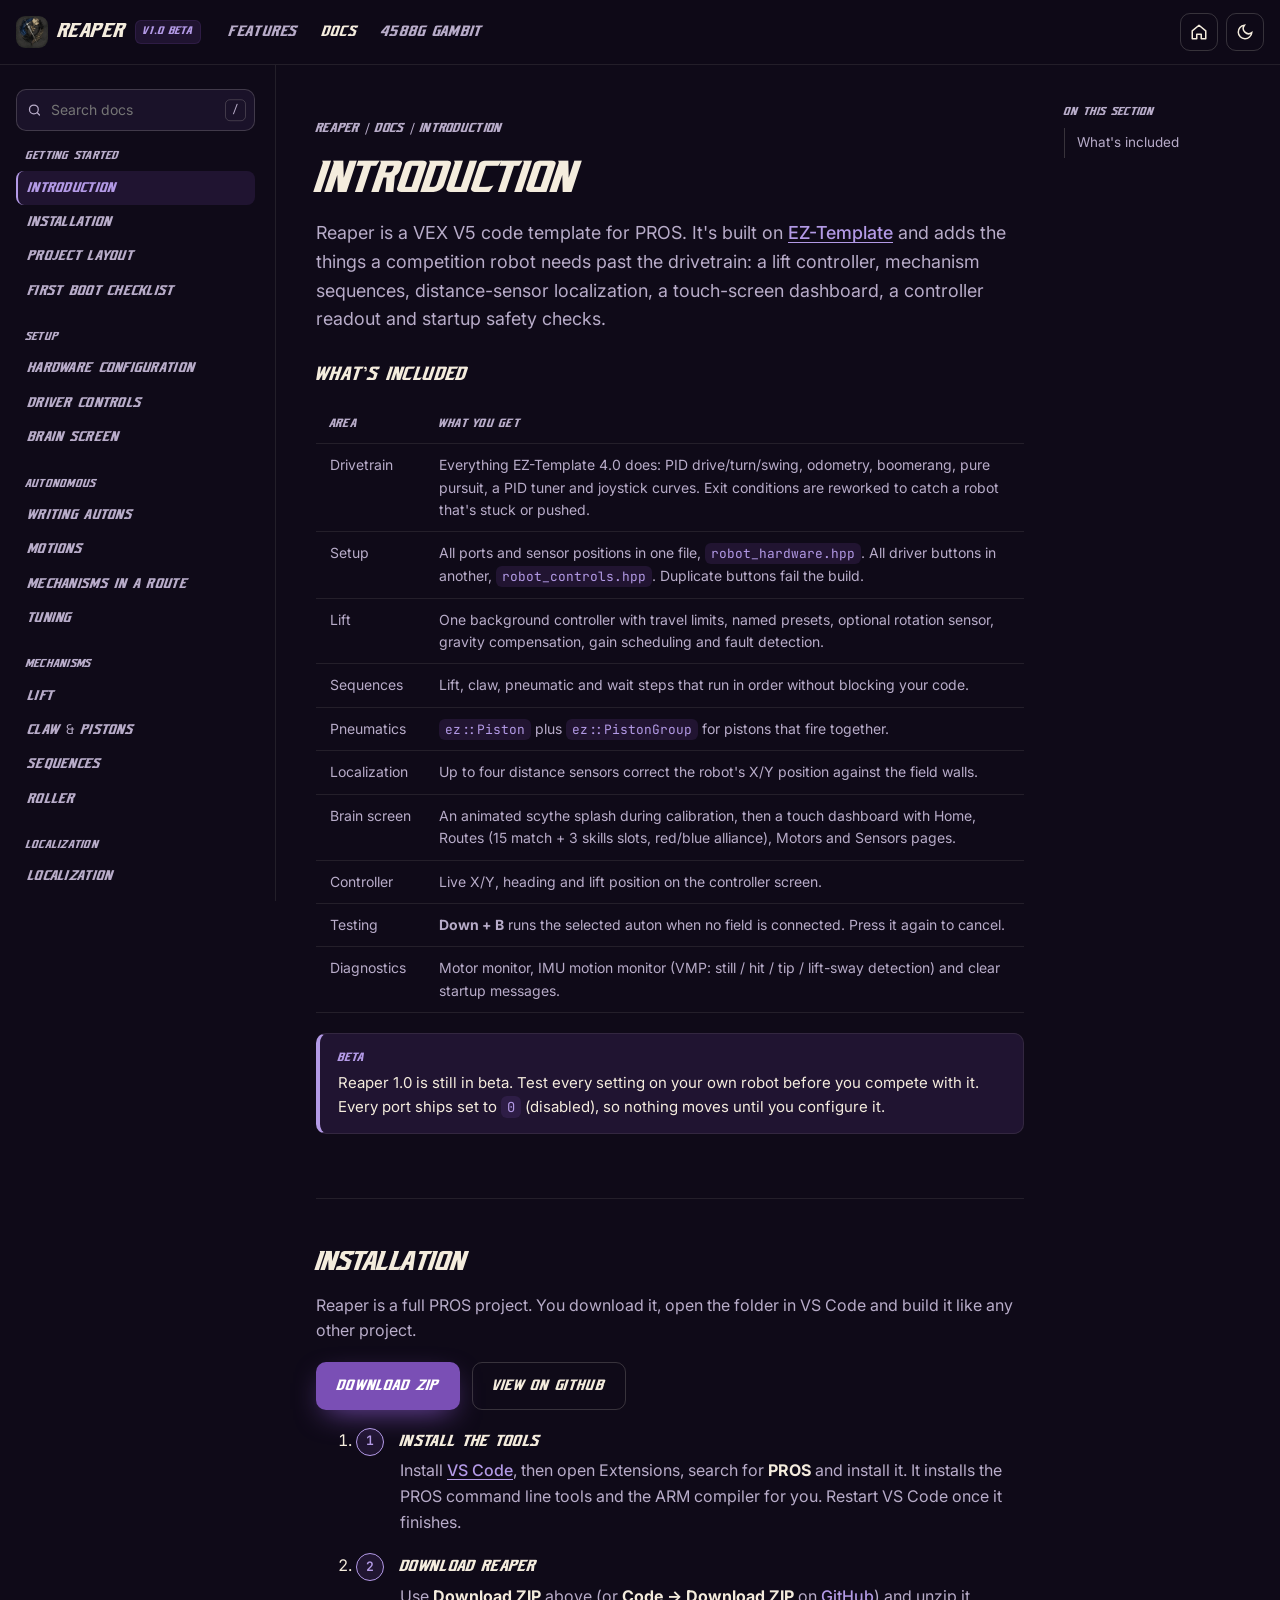
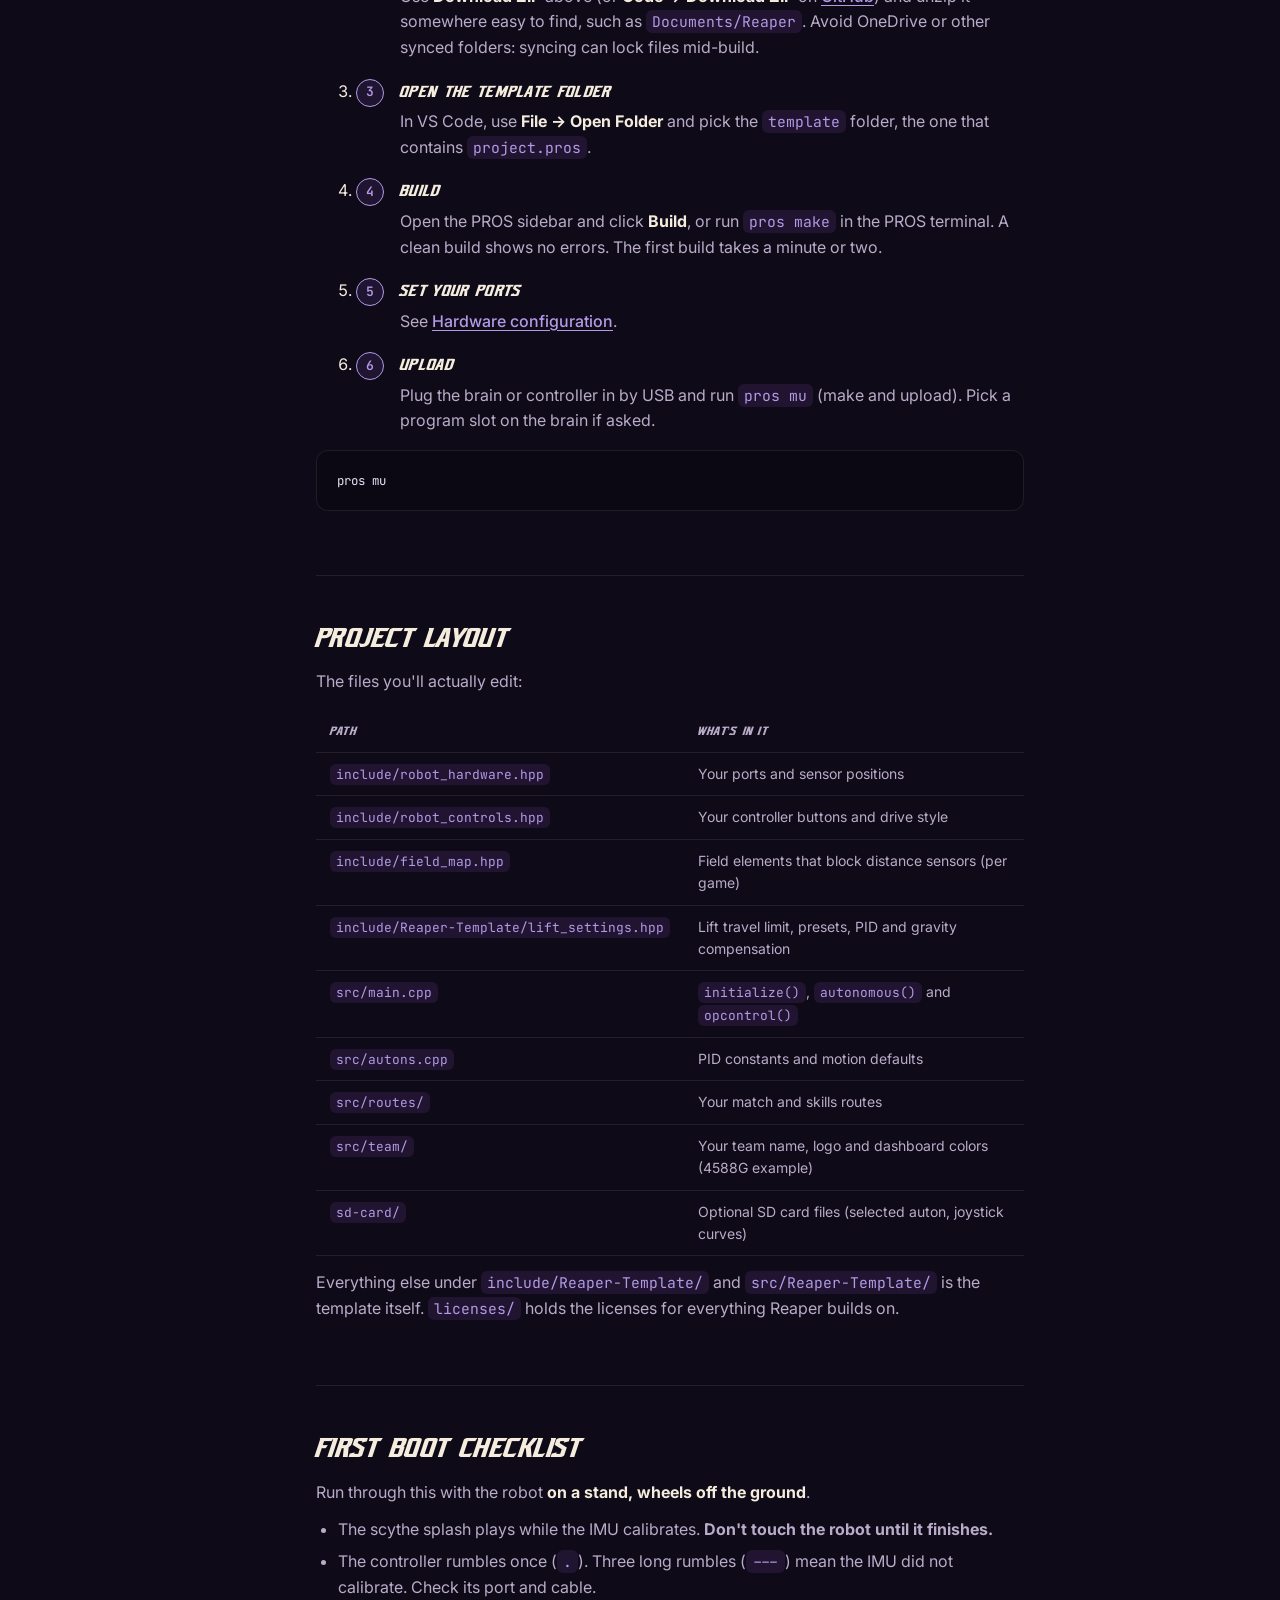
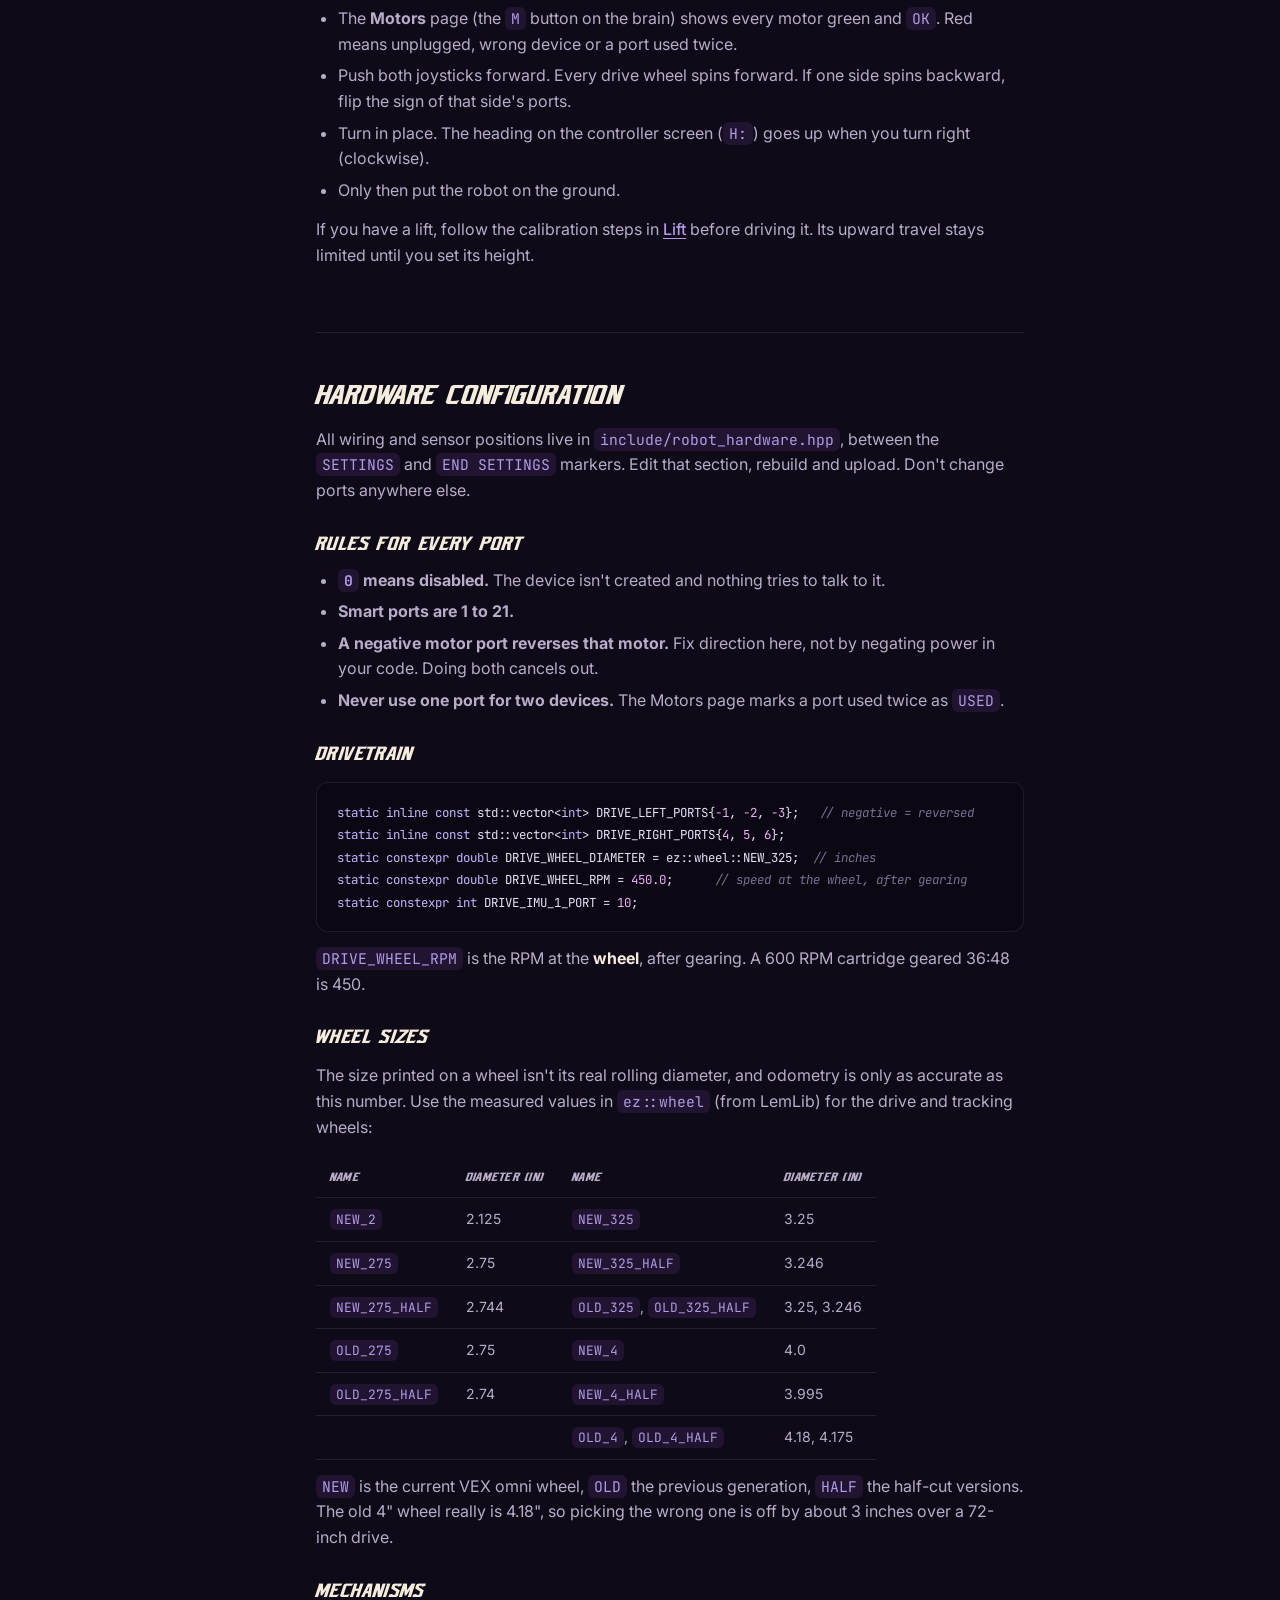
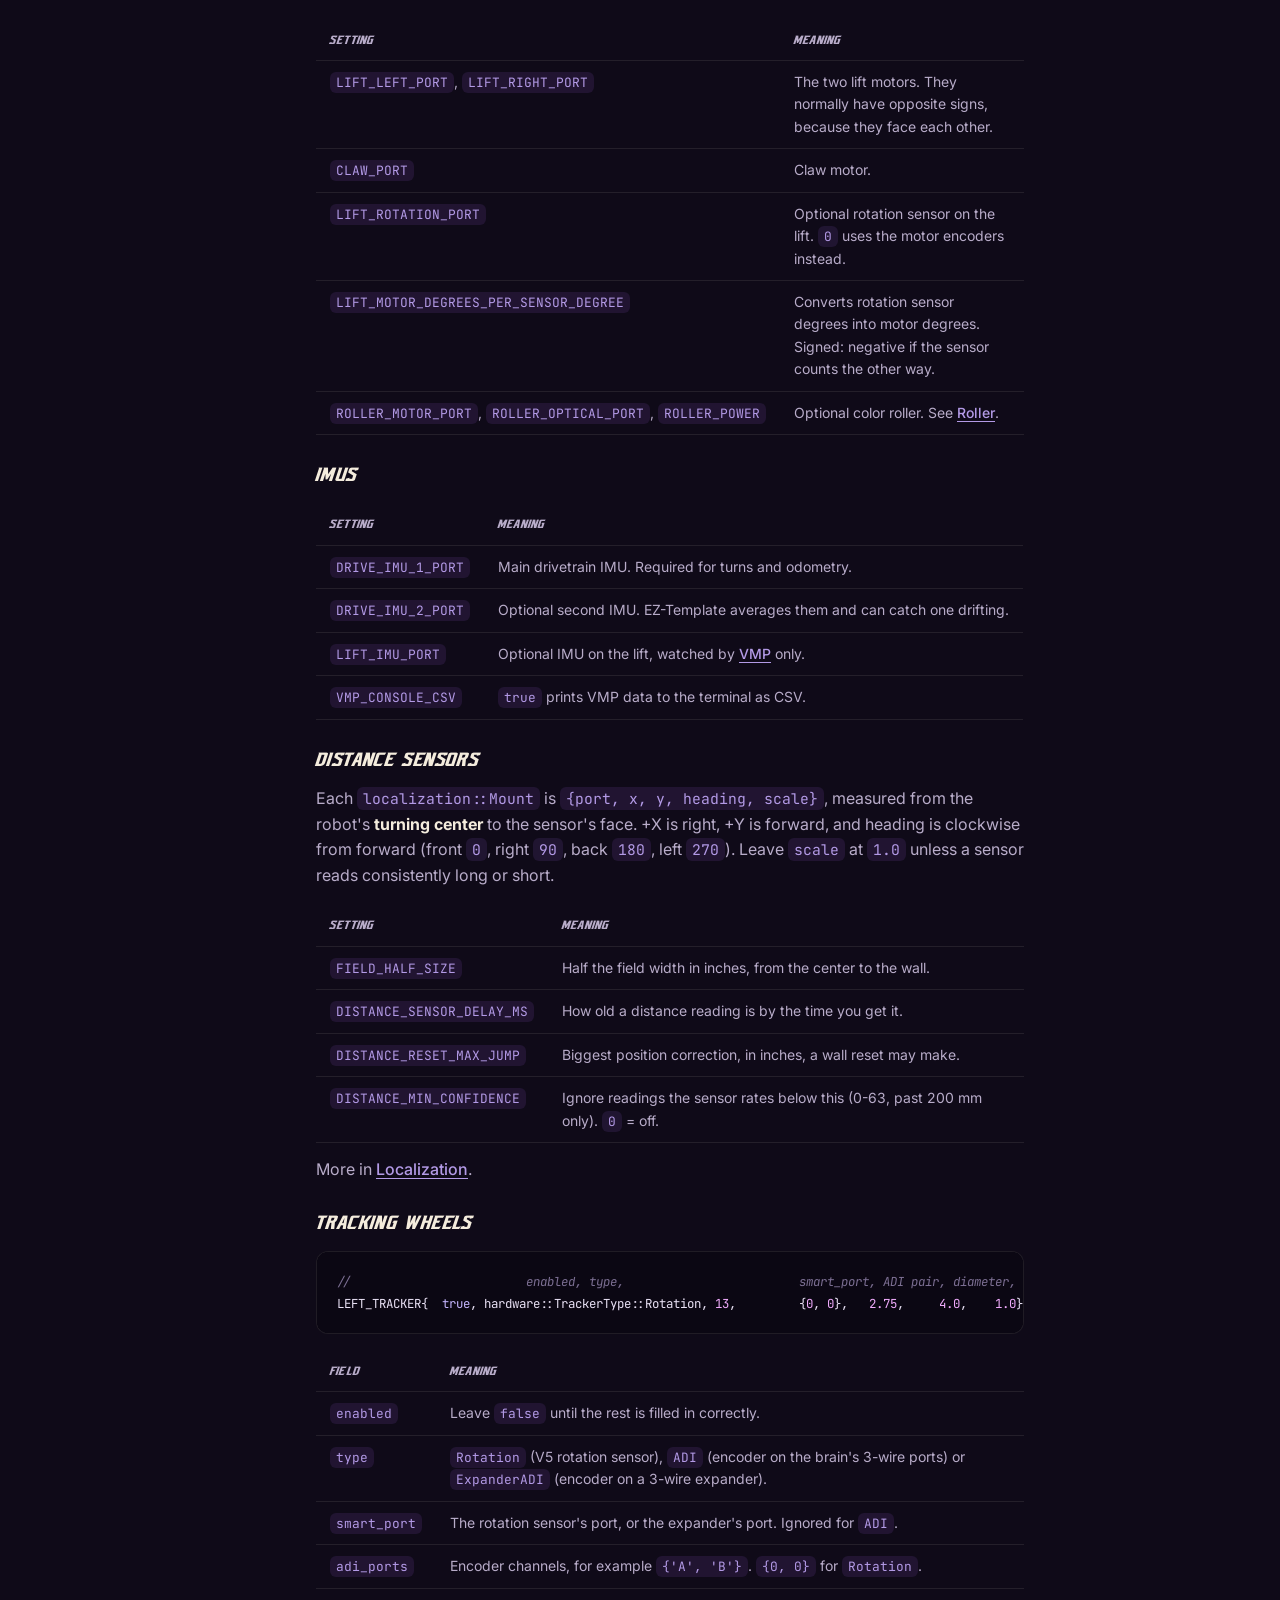
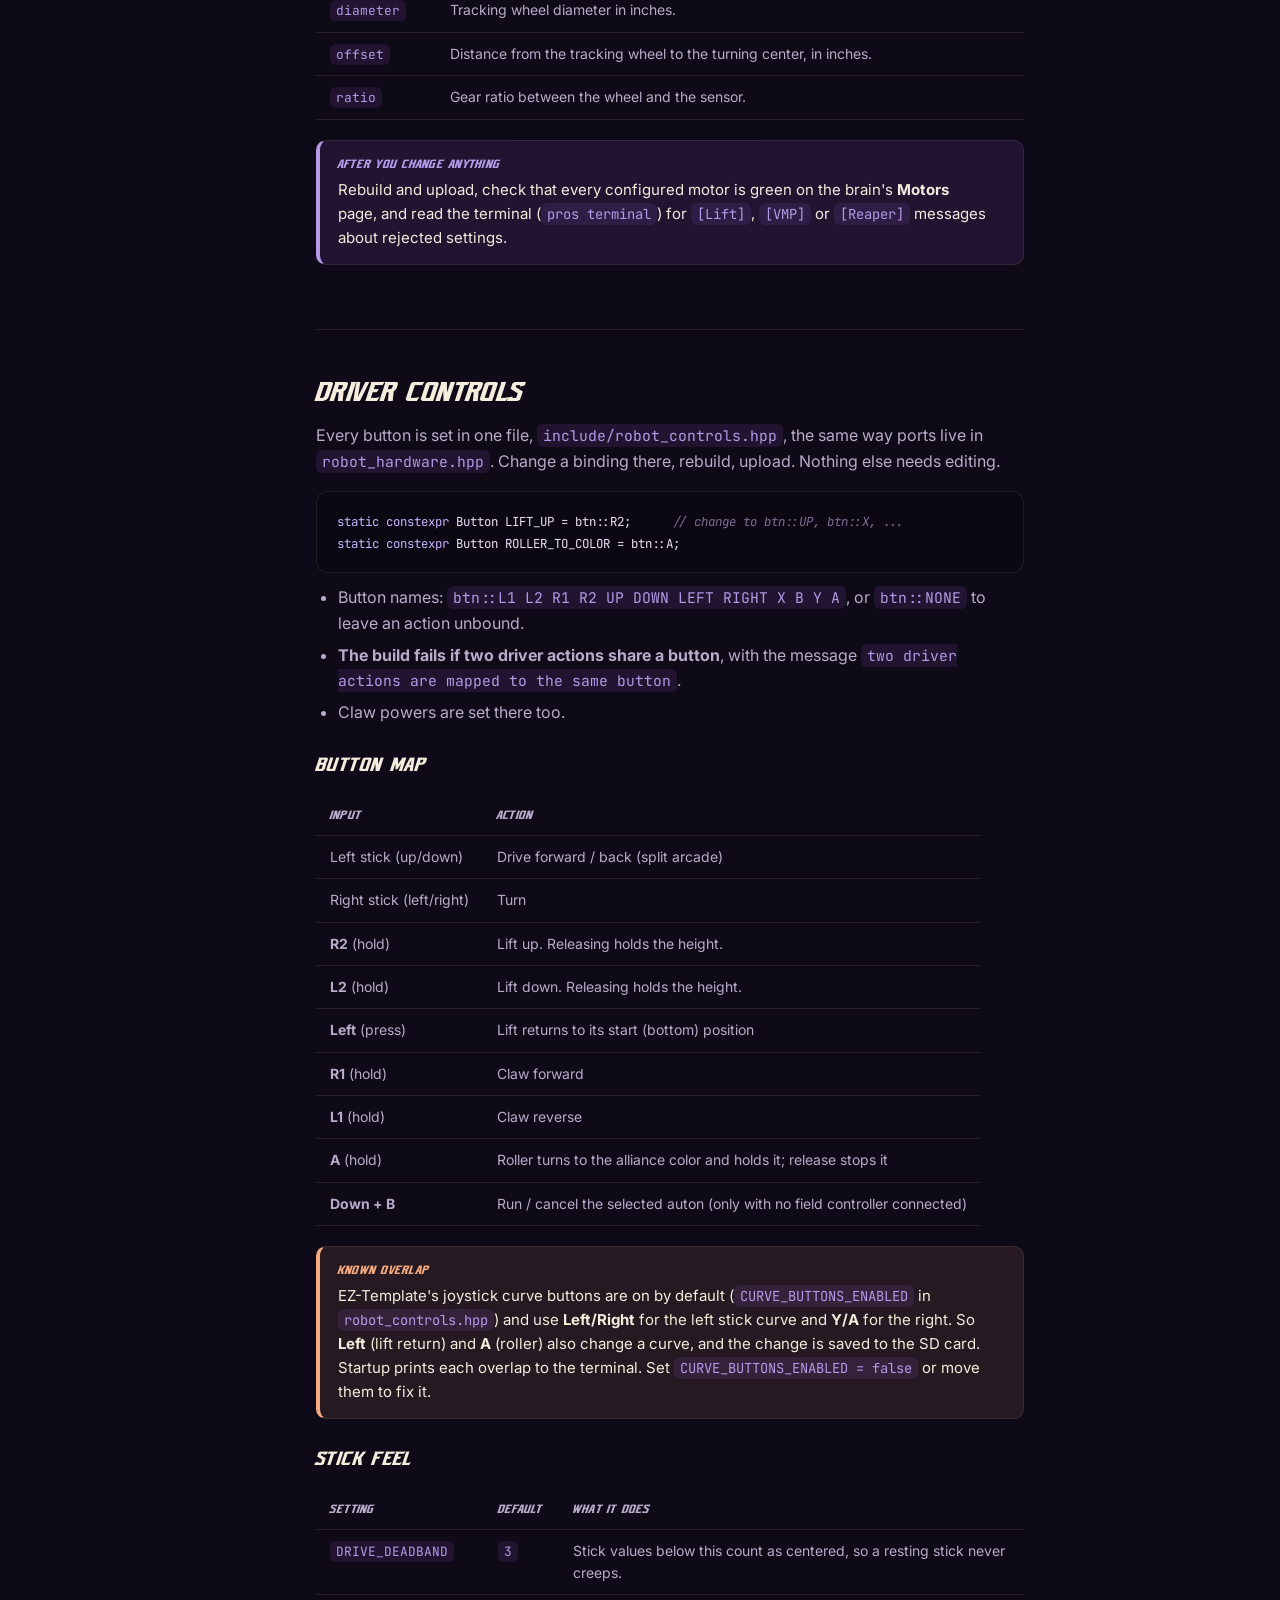
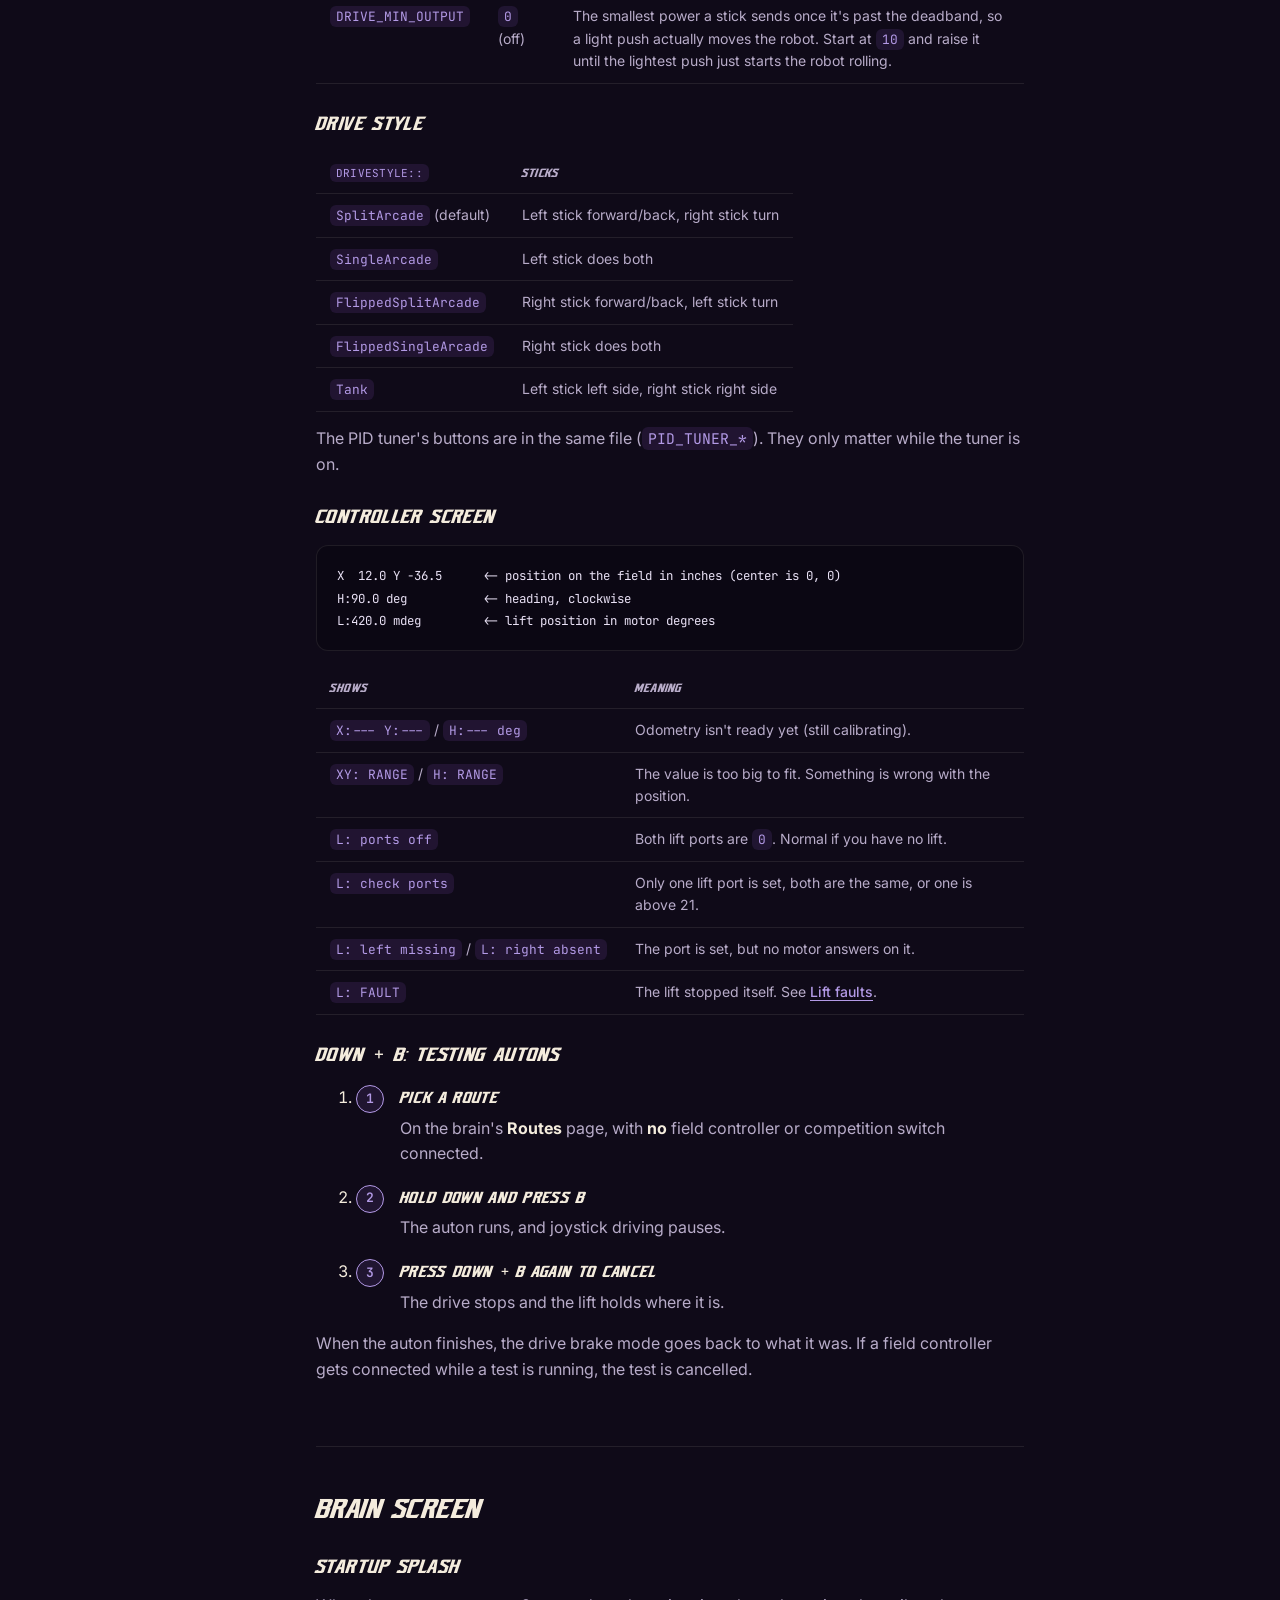
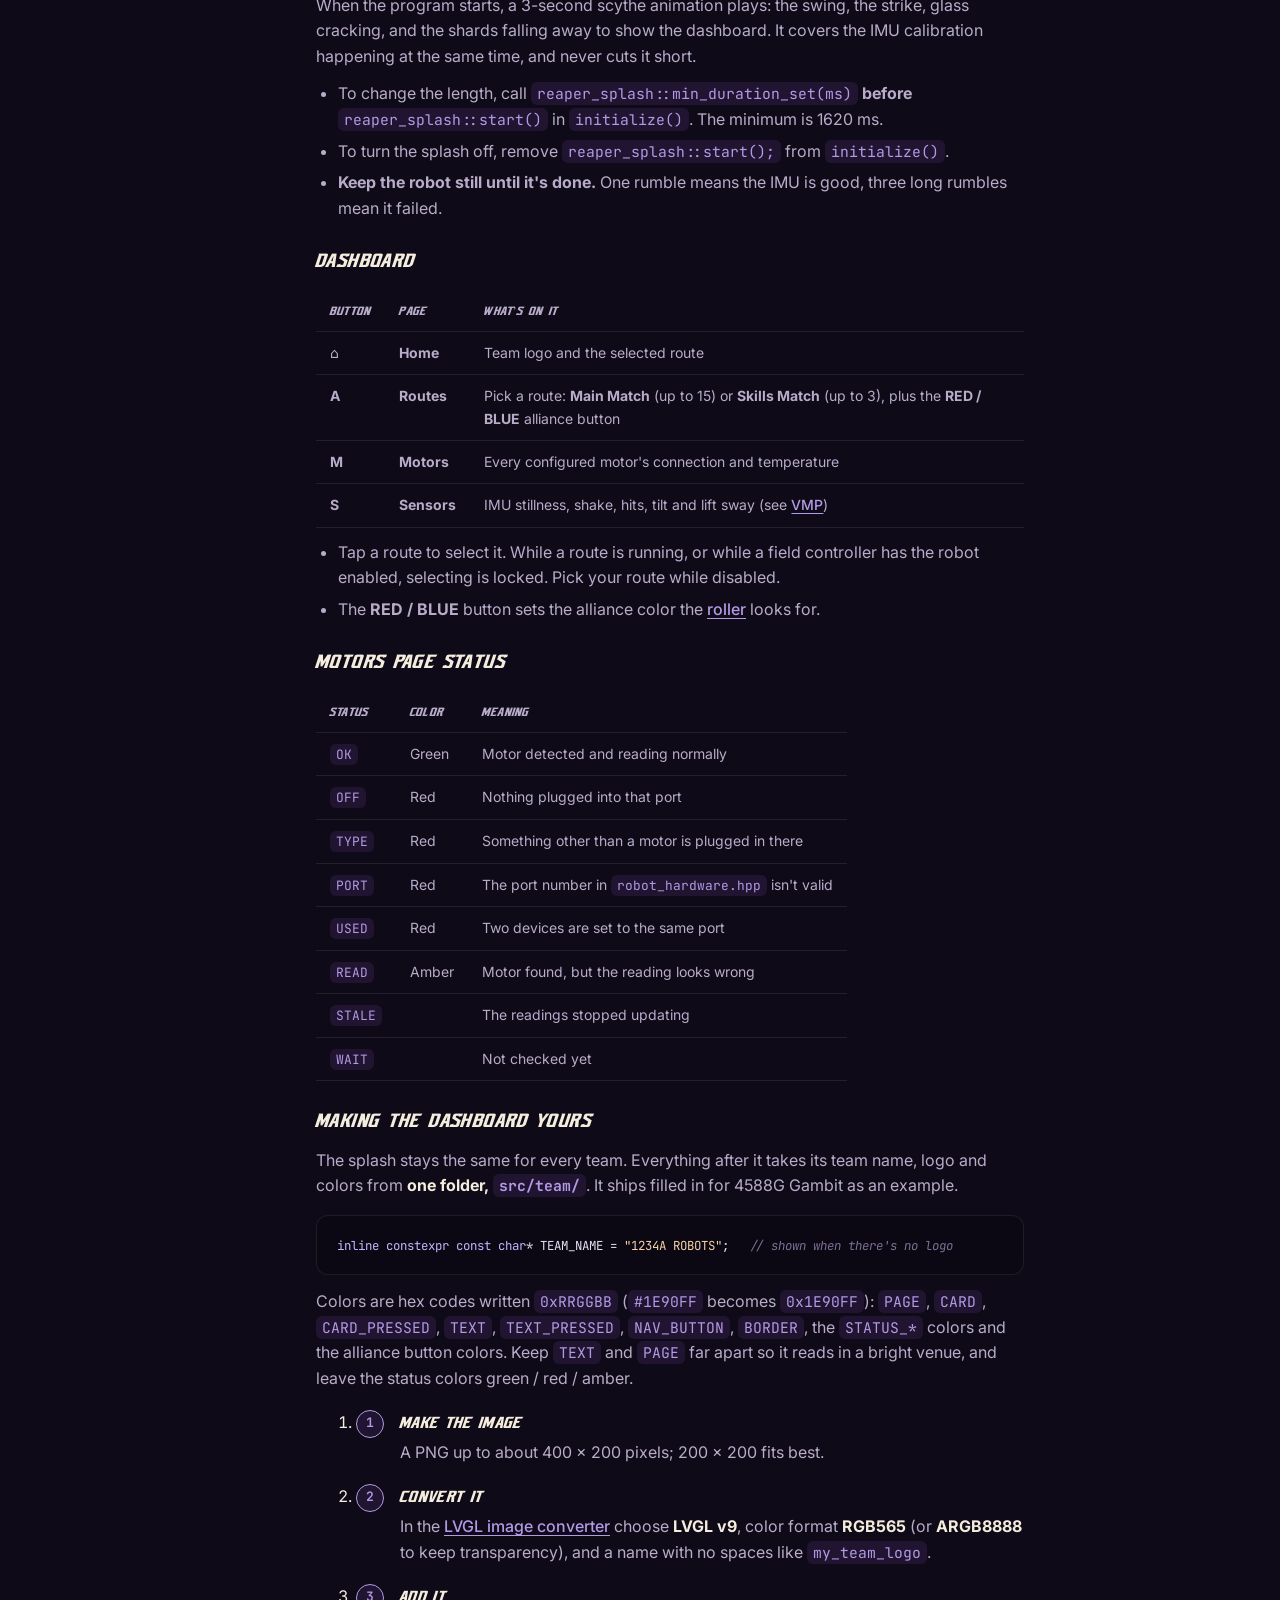
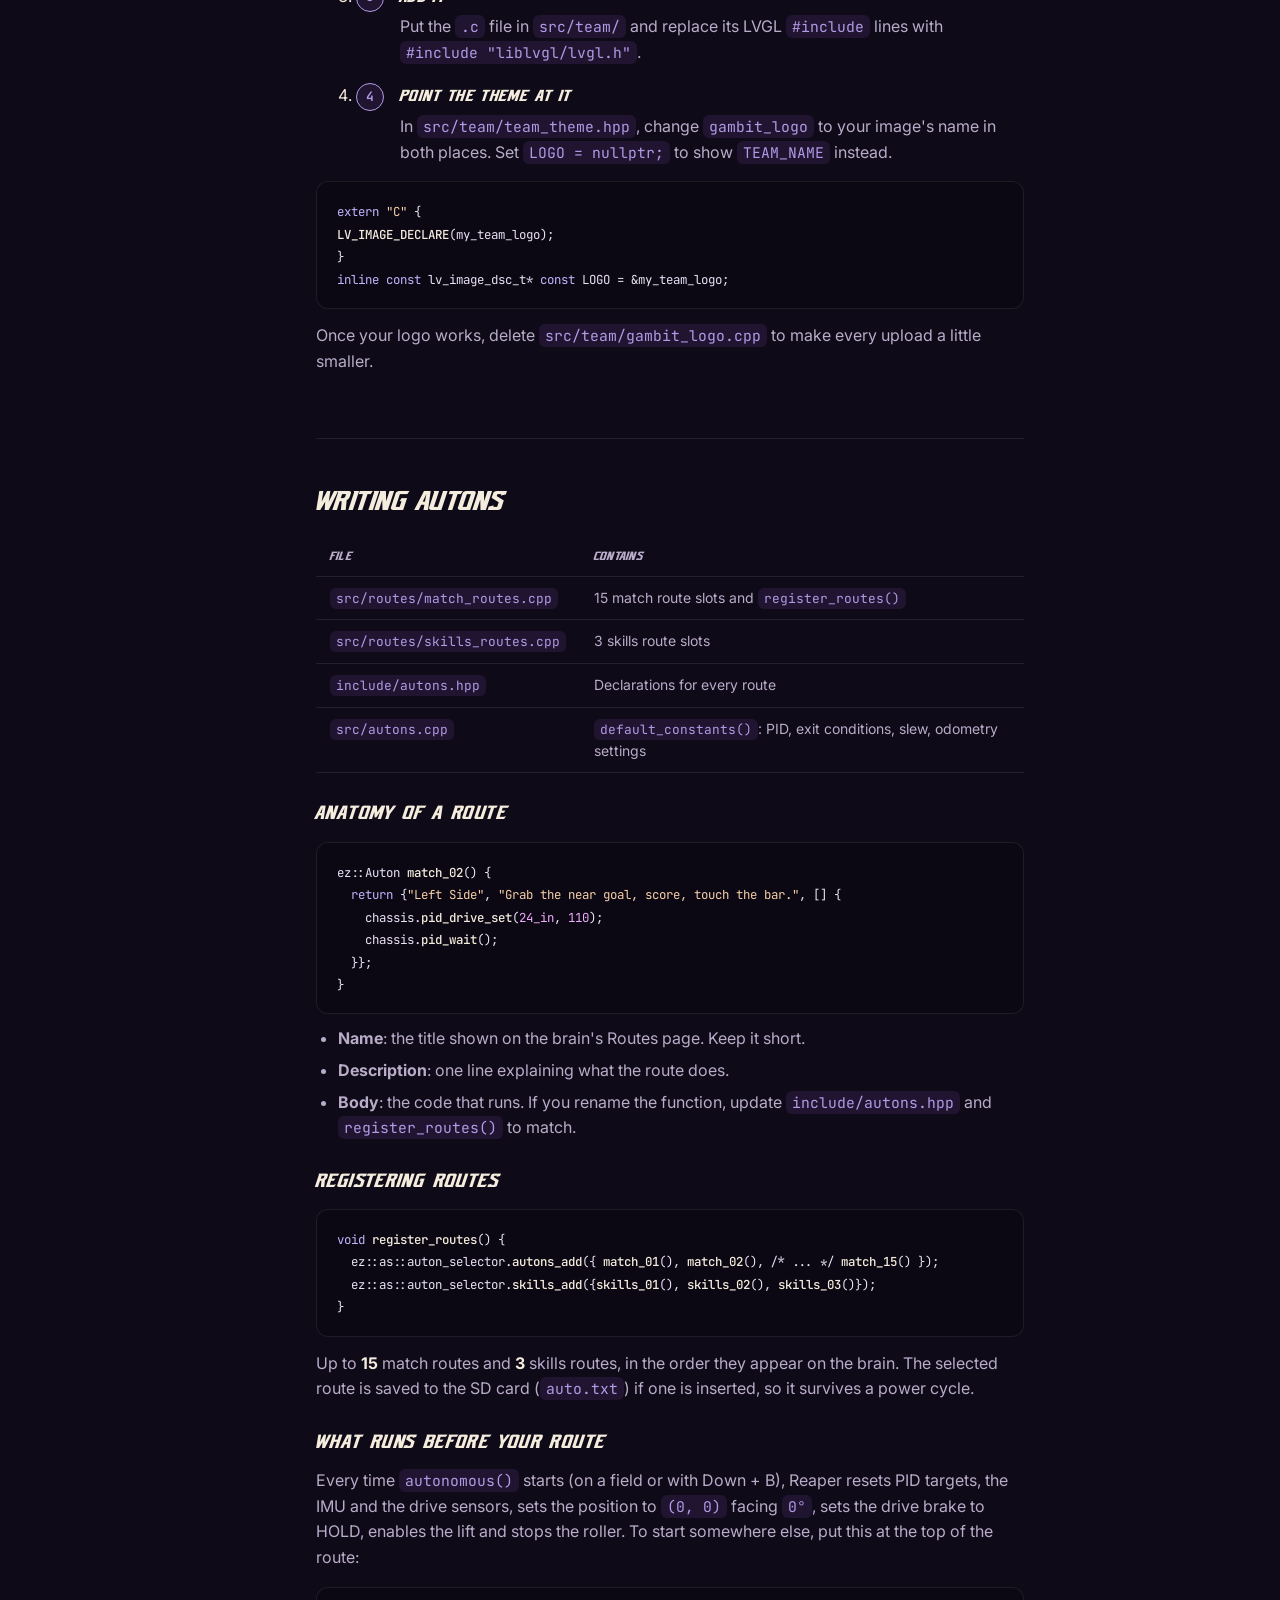
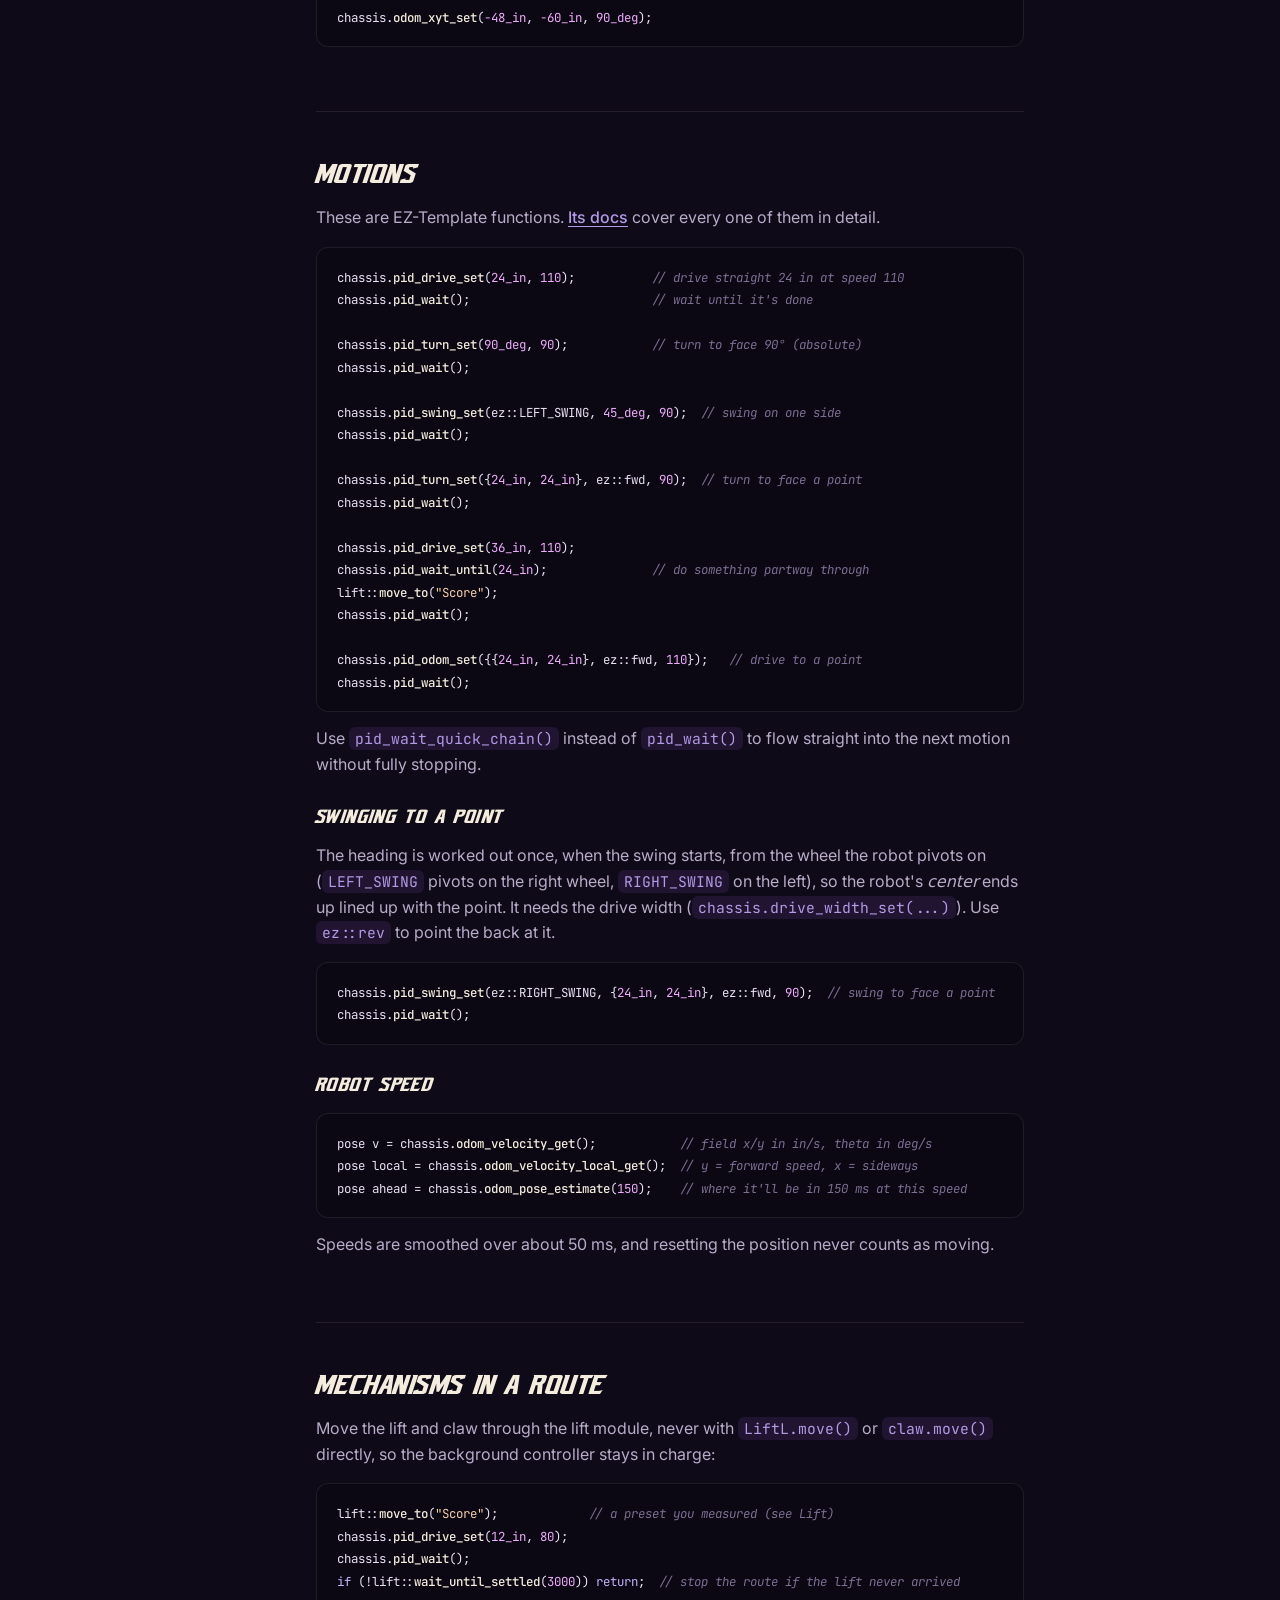
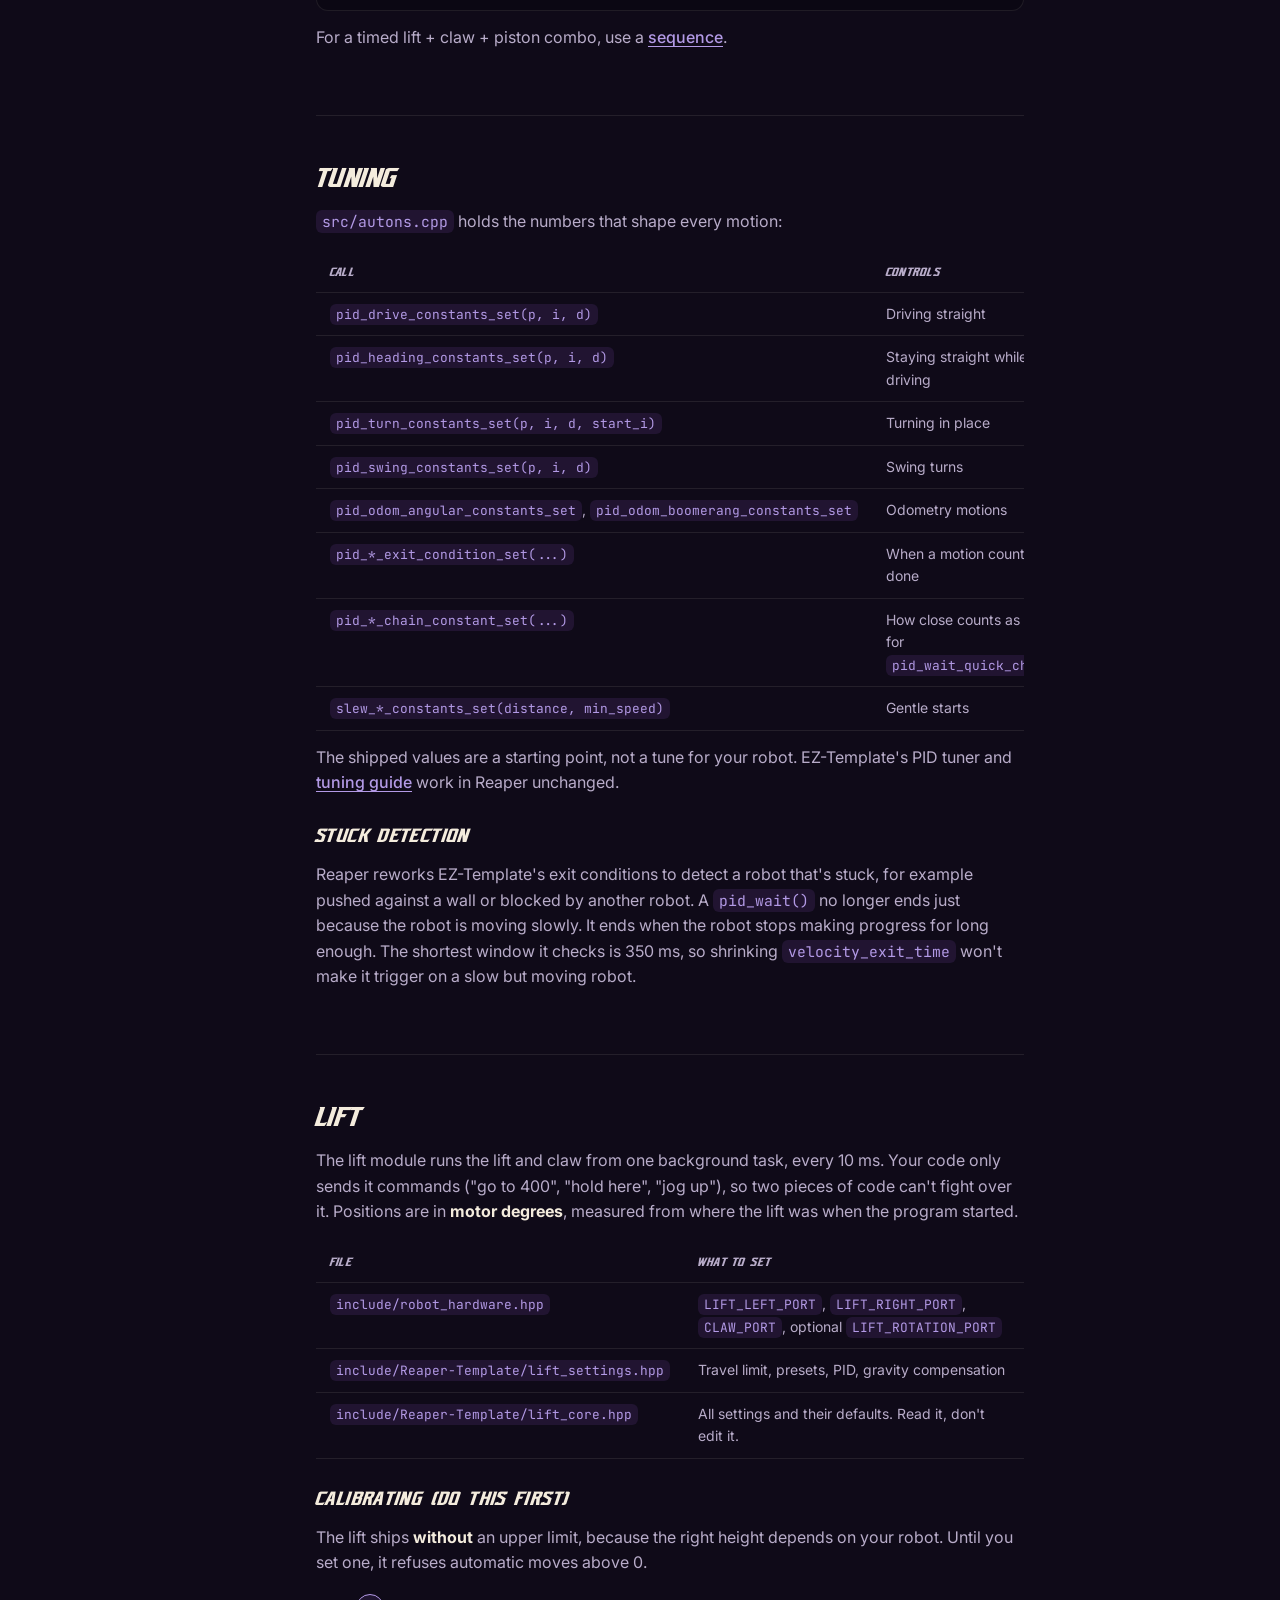
==== commit f261367e: "Rebuild docs from the template's guides; add GitHub download links Co-Authored-By: Claude Opus 5.5 <" ====
--- a/docs/index.html
+++ b/docs/index.html
@@ -4,7 +4,7 @@
   <meta charset="utf-8">
   <meta name="viewport" content="width=device-width, initial-scale=1">
   <title>Reaper Docs · Za'Ron Lee</title>
-  <meta name="description" content="Documentation for Reaper 1.0 beta: a VEX V5 template with MCL, odometry, autonomous selection and custom driver controls.">
+  <meta name="description" content="Documentation for Reaper 1.0 beta: a VEX V5 PROS template with a lift controller, sequences, distance-sensor localization, a touch dashboard and custom driver controls.">
   <meta name="theme-color" content="#0f0a18">
   <link rel="icon" href="../assets/img/reaper-logo.webp" type="image/webp">
   <script>try{var t=localStorage.getItem('reaper-theme');if(t)document.documentElement.setAttribute('data-theme',t);if(!localStorage.getItem('reaper-intro-seen')||/[?&]intro/.test(location.search))document.documentElement.classList.add('r-intro-pending');}catch(e){}</script>
@@ -56,35 +56,46 @@
 
       <div class="nav-group">
         <h4>Getting started</h4>
-        <a href="#introduction" data-keywords="overview about ez">Introduction</a>
-        <a href="#installation" data-keywords="pros install download build upload setup">Installation</a>
-        <a href="#structure" data-keywords="files robot_hardware main lift_settings routes">Project structure</a>
-        <a href="#configure" data-keywords="ports motors imu wheel rpm tracker chassis robot_hardware">Configure your robot</a>
-      </div>
-      <div class="nav-group">
-        <h4>Driver control</h4>
-        <a href="#driver-controls" data-keywords="arcade tank curve active brake down b">Drive controls</a>
-        <a href="#lift" data-keywords="lift pid buttons hold return presets lift_settings max_height">Lift</a>
+        <a href="#introduction" data-keywords="overview about ez features beta">Introduction</a>
+        <a href="#installation" data-keywords="download github zip pros install vs code build upload pros mu">Installation</a>
+        <a href="#structure" data-keywords="files folders robot_hardware robot_controls field_map team routes sd card">Project layout</a>
+        <a href="#first-boot" data-keywords="checklist imu calibrate rumble motors page stand">First boot checklist</a>
+      </div>
+      <div class="nav-group">
+        <h4>Setup</h4>
+        <a href="#hardware" data-keywords="ports motors imu wheel rpm tracker tracking wheels distance robot_hardware wheel sizes">Hardware configuration</a>
+        <a href="#controls" data-keywords="buttons robot_controls button map arcade tank drive style deadband curve controller screen down b test">Driver controls</a>
+        <a href="#brain-screen" data-keywords="splash dashboard routes motors sensors team logo colors theme lvgl">Brain screen</a>
       </div>
       <div class="nav-group">
         <h4>Autonomous</h4>
-        <a href="#selector" data-keywords="auton selector grid match skills red blue sd card">Route selector</a>
-        <a href="#routes" data-keywords="write route match_routes skills_routes register">Writing a route</a>
-        <a href="#movements" data-keywords="drive turn swing odom boomerang pure pursuit path">Movements</a>
-        <a href="#waits" data-keywords="pid_wait chain quick until checkpoint">Waits &amp; chaining</a>
-        <a href="#pose" data-keywords="odom pose start position reset xyt">Pose &amp; odometry</a>
-        <a href="#tuning" data-keywords="pid constants exit conditions slew default_constants kp kd">Tuning constants</a>
-        <a href="#mechanisms" data-keywords="lift roller intake auton">Mechanisms in auton</a>
+        <a href="#autons" data-keywords="routes match_routes skills_routes register selector auton sd card odom_xyt_set">Writing autons</a>
+        <a href="#motions" data-keywords="drive turn swing point odom pid_wait chain quick until velocity estimate">Motions</a>
+        <a href="#auton-mechanisms" data-keywords="lift claw move_to wait_until_settled sequence auton">Mechanisms in a route</a>
+        <a href="#tuning" data-keywords="pid constants exit conditions slew default_constants kp kd stuck detection">Tuning</a>
+      </div>
+      <div class="nav-group">
+        <h4>Mechanisms</h4>
+        <a href="#lift" data-keywords="lift calibrate max_height presets gravity gain scheduling faults rotation sensor lift_settings">Lift</a>
+        <a href="#pistons" data-keywords="claw piston pneumatics solenoid piston group button_toggle">Claw &amp; pistons</a>
+        <a href="#sequences" data-keywords="sequence steps lift claw pneumatic wait background">Sequences</a>
+        <a href="#roller" data-keywords="roller optical color alliance red blue yellow hue seek maintain">Roller</a>
       </div>
       <div class="nav-group">
         <h4>Localization</h4>
-        <a href="#mcl" data-keywords="mcl particle filter distance sensor field">MCL</a>
-        <a href="#dsr" data-keywords="distance sensor reset wall dsr">Distance sensor reset</a>
+        <a href="#localization" data-keywords="mcl particle filter distance sensor coordinates field walls">Localization</a>
+        <a href="#wall-resets" data-keywords="distance reset wall snap dsr reset result median">Wall resets</a>
+        <a href="#field-map" data-keywords="field_map obstacles circles segments goals barriers margin">Field map</a>
+      </div>
+      <div class="nav-group">
+        <h4>Diagnostics</h4>
+        <a href="#vmp" data-keywords="vmp imu still quiet hit impact tipping lift sway sensors page csv">VMP</a>
+        <a href="#diagnostics" data-keywords="terminal console messages motor monitor imu checks">Terminal &amp; motor monitor</a>
+        <a href="#troubleshooting" data-keywords="problems fixes build errors upload nothing moves lift messages">Troubleshooting</a>
       </div>
       <div class="nav-group">
         <h4>Reference</h4>
-        <a href="#settings" data-keywords="settings setters table api">Settings</a>
-        <a href="#credits" data-keywords="license ez-template rw-template lightlib alex bryan mpl mit help discord">Credits &amp; help</a>
+        <a href="#credits" data-keywords="license credits ez-template rw-template pros lvgl lemlib lightlib alex bryan mpl mit help discord github">Credits &amp; help</a>
       </div>
       <p class="docs-empty">No pages match.</p>
     </aside>
@@ -94,390 +105,386 @@
       <button class="docs-menu-btn" type="button" data-toggle="docs-sidebar" aria-expanded="false">☰ Docs menu</button>
       <p class="breadcrumbs"><a href="../">Reaper</a> / <a href="./">Docs</a> / <span data-crumb>Introduction</span></p>
 
-      <!-- ==================== INTRODUCTION ==================== -->
       <section class="doc-section" id="introduction" data-title="Introduction">
         <h1>Introduction</h1>
-        <p class="lead">Reaper is a PROS template for VEX V5 robots. It's built on
-          <a class="ez-link" href="https://ez-robotics.github.io/EZ-Template/" target="_blank" rel="noopener">EZ-Template</a>,
-          with some features adapted from RW-Template.</p>
-        <h3 id="whats-included">What's included</h3>
-        <ul class="bullets">
-          <li><strong>Drive &amp; odometry:</strong> EZ's drive, odometry, motion exits, redundant-IMU handling and EZ-Units (<code>24_in</code>, <code>90_deg</code>).</li>
-          <li><strong>MCL:</strong> distance-sensor localization against the field walls, kept in sync with odometry.</li>
-          <li><strong>Route selector:</strong> match slots, skills slots, and a red/blue auto toggle.</li>
-          <li><strong>Driver controls:</strong> arcade or tank, joystick curves, active brake, and a Down&nbsp;+&nbsp;B shortcut to test autons without field control.</li>
-          <li><strong>Lift PID:</strong> hold-on-release, one-button return, and autonomous position commands.</li>
-          <li><strong>Extras:</strong> roller color control and VMP vibration monitoring (observe-only).</li>
-        </ul>
-        <div class="callout"><b>Beta</b><p>The source compiles and passes host tests, but every robot is different. Check ports, directions and tuning on your own robot before relying on it in competition.</p></div>
-      </section>
-
-      <!-- ==================== INSTALLATION ==================== -->
+<p class="lead">Reaper is a VEX V5 code template for PROS. It's built on <a class="ez-link" href="https://ez-robotics.github.io/EZ-Template/" target="_blank" rel="noopener">EZ-Template</a> and adds the things a competition robot needs past the drivetrain: a lift controller, mechanism sequences, distance-sensor localization, a touch-screen dashboard, a controller readout and startup safety checks.</p>
+<h3 id="whats-included">What's included</h3>
+<table class="api-table"><thead><tr><th>Area</th><th>What you get</th></tr></thead><tbody><tr><td>Drivetrain</td><td>Everything EZ-Template 4.0 does: PID drive/turn/swing, odometry, boomerang, pure pursuit, a PID tuner and joystick curves. Exit conditions are reworked to catch a robot that's stuck or pushed.</td></tr><tr><td>Setup</td><td>All ports and sensor positions in one file, <code>robot_hardware.hpp</code>. All driver buttons in another, <code>robot_controls.hpp</code>. Duplicate buttons fail the build.</td></tr><tr><td>Lift</td><td>One background controller with travel limits, named presets, optional rotation sensor, gravity compensation, gain scheduling and fault detection.</td></tr><tr><td>Sequences</td><td>Lift, claw, pneumatic and wait steps that run in order without blocking your code.</td></tr><tr><td>Pneumatics</td><td><code>ez::Piston</code> plus <code>ez::PistonGroup</code> for pistons that fire together.</td></tr><tr><td>Localization</td><td>Up to four distance sensors correct the robot's X/Y position against the field walls.</td></tr><tr><td>Brain screen</td><td>An animated scythe splash during calibration, then a touch dashboard with Home, Routes (15 match + 3 skills slots, red/blue alliance), Motors and Sensors pages.</td></tr><tr><td>Controller</td><td>Live X/Y, heading and lift position on the controller screen.</td></tr><tr><td>Testing</td><td><strong>Down + B</strong> runs the selected auton when no field is connected. Press it again to cancel.</td></tr><tr><td>Diagnostics</td><td>Motor monitor, IMU motion monitor (VMP: still / hit / tip / lift-sway detection) and clear startup messages.</td></tr></tbody></table>
+<div class="callout"><b>Beta</b><p>Reaper 1.0 is still in beta. Test every setting on your own robot before you compete with it. Every port ships set to <code>0</code> (disabled), so nothing moves until you configure it.</p></div>
+      </section>
+
       <section class="doc-section" id="installation" data-title="Installation">
         <h2>Installation</h2>
-        <p>Reaper is a <strong>source project</strong>. You open the whole folder in PROS rather than applying a template archive.</p>
-        <ol class="steps">
-          <li><strong>Download Reaper</strong><p>Grab the latest Reaper project folder and unzip it somewhere you'll keep it.</p></li>
-          <li><strong>Open it in PROS</strong><p>In VS Code with the PROS extension, open the <code>Reaper</code> folder (the one containing <code>project.pros</code>).</p></li>
-          <li><strong>Configure your robot</strong><p>Set your ports, wheel size and RPM first. See <a class="ez-link" href="#configure">Configure your robot</a>.</p></li>
-          <li><strong>Build and upload</strong>
-            <pre data-copy><code>pros mu</code></pre></li>
-        </ol>
-        <div class="callout warn"><b>Don't</b><p>Don't install the precompiled EZ-Template archive over this folder. It would bypass Reaper's selector and odometry changes.</p></div>
-        <p>PROS kernel 4.2.2 and liblvgl 9.2.0 are included. Reaper builds as an application (<code>IS_LIBRARY=0</code>).</p>
-      </section>
-
-      <!-- ==================== STRUCTURE ==================== -->
-      <section class="doc-section" id="structure" data-title="Project structure">
-        <h2>Project structure</h2>
-        <p>These are the only files you need to touch.</p>
-        <table class="api-table">
-          <thead><tr><th>File</th><th>What goes in it</th></tr></thead>
-          <tbody>
-            <tr><td><code>robot_hardware.hpp</code></td><td>Every port and sensor position: drive, IMUs, trackers, distance sensors and mechanisms</td></tr>
-            <tr><td><code>main.cpp</code></td><td>Driver control, button bindings and localization startup</td></tr>
-            <tr><td><code>lift_settings.hpp</code></td><td>Lift travel limit, presets, PID and gravity compensation</td></tr>
-            <tr><td><code>match_routes.cpp</code></td><td>Your match routes</td></tr>
-            <tr><td><code>skills_routes.cpp</code></td><td>Your skills routes</td></tr>
-          </tbody>
-        </table>
-      </section>
-
-      <!-- ==================== CONFIGURE ==================== -->
-      <section class="doc-section" id="configure" data-title="Configure your robot">
-        <h2>Configure your robot</h2>
-        <p>Every port and sensor position lives in <code>robot_hardware.hpp</code>, between the <code>SETTINGS</code> and <code>END SETTINGS</code> markers. Edit that section, then rebuild and upload. No port edits anywhere else.</p>
-        <ul class="bullets">
-          <li><strong><code>0</code> means disabled.</strong> The device isn't created.</li>
-          <li><strong>A negative motor port reverses that motor.</strong> Fix direction here, not by negating power in code.</li>
-          <li>Smart ports are 1 to 21. Never use one port for two devices.</li>
-        </ul>
-
-        <h3 id="drive-ports">Drivetrain</h3>
-        <p>Use as many motors per side as your drive has. Wheel RPM is measured <strong>at the wheel</strong>, after gearing (a 600 RPM cartridge geared 36:48 is 450).</p>
-<pre data-copy><code><span class="tok-kw">static inline const</span> std::vector&lt;<span class="tok-kw">int</span>&gt; DRIVE_LEFT_PORTS{<span class="tok-num">-1</span>, <span class="tok-num">-2</span>, <span class="tok-num">-3</span>};
-<span class="tok-kw">static inline const</span> std::vector&lt;<span class="tok-kw">int</span>&gt; DRIVE_RIGHT_PORTS{<span class="tok-num">4</span>, <span class="tok-num">5</span>, <span class="tok-num">6</span>};
-<span class="tok-kw">static constexpr double</span> DRIVE_WHEEL_DIAMETER = <span class="tok-num">3.25</span>;   <span class="tok-com">// inches</span>
-<span class="tok-kw">static constexpr double</span> DRIVE_WHEEL_RPM = <span class="tok-num">450.0</span>;</code></pre>
-
-        <h3 id="imu-ports">IMUs</h3>
-<pre data-copy><code><span class="tok-kw">static constexpr int</span> DRIVE_IMU_1_PORT = <span class="tok-num">7</span>;   <span class="tok-com">// required for turns and odometry</span>
-<span class="tok-kw">static constexpr int</span> DRIVE_IMU_2_PORT = <span class="tok-num">0</span>;   <span class="tok-com">// optional second IMU, 0 disables</span></code></pre>
-        <p>With two IMUs, EZ averages them and can catch one drifting.</p>
-
-        <h3 id="tracking-wheels">Tracking wheels</h3>
-        <p>Fill in every field, then set <code>enabled</code> to <code>true</code>.</p>
-<pre data-copy><code><span class="tok-com">// enabled, type, smart_port, ADI pair, diameter, offset, ratio</span>
-<span class="tok-kw">static constexpr</span> hardware::TrackerConfig LEFT_TRACKER{
-    <span class="tok-kw">true</span>, hardware::TrackerType::Rotation, <span class="tok-num">13</span>, {<span class="tok-num">0</span>, <span class="tok-num">0</span>}, <span class="tok-num">2.75</span>, <span class="tok-num">4.0</span>, <span class="tok-num">1.0</span>};</code></pre>
-        <table class="api-table">
-          <thead><tr><th>Field</th><th>Meaning</th></tr></thead>
-          <tbody>
-            <tr><td><code>type</code></td><td><code>Rotation</code> (V5 rotation sensor), <code>ADI</code> (encoder on the brain's 3-wire ports) or <code>ExpanderADI</code> (encoder on a 3-wire expander)</td></tr>
-            <tr><td><code>smart_port</code></td><td>The rotation sensor's or expander's port. Ignored for <code>ADI</code>.</td></tr>
-            <tr><td><code>adi_ports</code></td><td>Encoder channels, e.g. <code>{'A', 'B'}</code>. <code>{0, 0}</code> for <code>Rotation</code>.</td></tr>
-            <tr><td>diameter, offset, ratio</td><td>Wheel size (in), distance from the turning center (in), and gear ratio</td></tr>
-          </tbody>
-        </table>
-
-        <h3 id="distance-ports">Distance sensors</h3>
-        <p>The four distance sensors for localization are set here too. See <a class="ez-link" href="#mcl">MCL</a>.</p>
-
-        <h3 id="mechanism-ports">Mechanisms</h3>
-        <p>Every mechanism motor and sensor is set in the same <code>SETTINGS</code> block, so all your wiring is in one place.</p>
-      </section>
-
-      <!-- ==================== DRIVER CONTROLS ==================== -->
-      <section class="doc-section" id="driver-controls" data-title="Drive controls">
-        <h2>Drive controls</h2>
-        <p>Pick <strong>exactly one</strong> drive mode in <code>opcontrol()</code>. Running two makes the second overwrite the first.</p>
-<pre data-copy><code><span class="tok-com">// chassis.opcontrol_tank();                        // tank</span>
-chassis.<span class="tok-fn">opcontrol_arcade_standard</span>(ez::SPLIT);      <span class="tok-com">// split arcade (default)</span>
-<span class="tok-com">// chassis.opcontrol_arcade_standard(ez::SINGLE);   // single-stick arcade</span>
-<span class="tok-com">// chassis.opcontrol_arcade_flipped(ez::SPLIT);     // flipped split arcade</span>
-<span class="tok-com">// chassis.opcontrol_arcade_flipped(ez::SINGLE);    // flipped single arcade</span></code></pre>
-        <h3 id="curves">Curves &amp; active brake</h3>
-        <p>Set in <code>initialize()</code>:</p>
-<pre data-copy><code>chassis.<span class="tok-fn">opcontrol_curve_buttons_toggle</span>(<span class="tok-kw">true</span>);   <span class="tok-com">// adjust the curve live from the controller</span>
-chassis.<span class="tok-fn">opcontrol_drive_activebrake_set</span>(<span class="tok-num">0.0</span>);  <span class="tok-com">// active brake kP, ~2 recommended, 0 = off</span>
-chassis.<span class="tok-fn">opcontrol_curve_default_set</span>(<span class="tok-num">0.0</span>, <span class="tok-num">0.0</span>); <span class="tok-com">// default curve (remove if using an SD card)</span></code></pre>
-        <h3 id="test-auton">Test an auton: Down + B</h3>
-        <p>With field control disconnected, press <strong>Down + B</strong> to run the selected route. Press it again to cancel at any point, even mid-PID-wait. Joystick drive is paused while it runs.</p>
-      </section>
-
-      <!-- ==================== LIFT ==================== -->
-      <section class="doc-section" id="lift" data-title="Lift">
-        <h2>Lift</h2>
-        <p>The lift runs on its own background task, so it can move while the chassis drives.</p>
-        <table class="api-table">
-          <thead><tr><th>Input</th><th>Behavior</th></tr></thead>
-          <tbody>
-            <tr><td>Raise button (hold)</td><td>Lift up. Releasing holds the height.</td></tr>
-            <tr><td>Lower button (hold)</td><td>Lift down. Releasing holds the height.</td></tr>
-            <tr><td>Both together</td><td>Hold position</td></tr>
-            <tr><td>Return button (press)</td><td>Return to the startup height</td></tr>
-          </tbody>
-        </table>
-
-        <h3 id="lift-buttons">Changing the buttons</h3>
-        <p>Every lift button is configurable. Each one is just an argument to <code>lift::driver_update()</code> in <code>opcontrol()</code> in <code>main.cpp</code>, so swap in any controller button you want:</p>
-<pre data-copy><code>lift::<span class="tok-fn">driver_update</span>(
-    master.<span class="tok-fn">get_digital</span>(pros::E_CONTROLLER_DIGITAL_R2),             <span class="tok-com">// raise</span>
-    master.<span class="tok-fn">get_digital</span>(pros::E_CONTROLLER_DIGITAL_L2),             <span class="tok-com">// lower</span>
-    master.<span class="tok-fn">get_digital_new_press</span>(pros::E_CONTROLLER_DIGITAL_Y));  <span class="tok-com">// return</span></code></pre>
-        <p>Use <code>get_digital</code> for hold buttons and <code>get_digital_new_press</code> for the return button, so it fires once per press.</p>
-        <div class="callout warn"><b>Watch for overlaps</b><p>EZ's joystick-curve buttons are on by default (<code>opcontrol_curve_buttons_toggle(true)</code>) and use Left/Right and Y/A. If you bind the lift to one of those, either turn the curve buttons off or move them.</p></div>
-
-        <h3 id="lift-settings">Lift settings</h3>
-        <p>Travel limit, presets, PID and gravity compensation live in <code>lift_settings.hpp</code>.</p>
-<pre data-copy><code>c.max_height = <span class="tok-num">1150</span>;             <span class="tok-com">// your measured safe top, in motor degrees</span>
-c.allow_unbounded_jog = <span class="tok-kw">false</span>;    <span class="tok-com">// true only while measuring travel</span>
-c.full_power_manual_jog = <span class="tok-kw">true</span>;   <span class="tok-com">// false for a smoother, slower jog</span></code></pre>
-        <div class="callout"><b>Start low</b><p>The lift's position at power-on becomes zero, so always start with the lift at its lowest point.</p></div>
-      </section>
-
-      <!-- ==================== SELECTOR ==================== -->
-      <section class="doc-section" id="selector" data-title="Route selector">
-        <h2>Route selector</h2>
-        <p>Reaper's brain-screen selector has <strong>match slots</strong>, <strong>skills slots</strong>, and a <strong>red/blue auto toggle</strong>. Pick a route before the match and it runs in autonomous.</p>
-      </section>
-
-      <!-- ==================== ROUTES ==================== -->
-      <section class="doc-section" id="routes" data-title="Writing a route">
-        <h2>Writing a route</h2>
-        <p>Every slot is already registered. Rename its label and write movements inside its <code>[] { ... }</code> block. Keep the function name (<code>match_01</code>) as it is.</p>
-<pre data-copy><code><span class="tok-com">// match_routes.cpp</span>
-ez::Auton <span class="tok-fn">match_01</span>() {
-  <span class="tok-kw">return</span> {<span class="tok-str">"Right Side"</span>, <span class="tok-str">"Score, then grab the stack"</span>, [] {
-    chassis.<span class="tok-fn">pid_drive_set</span>(<span class="tok-num">24_in</span>, <span class="tok-num">80</span>);
-    chassis.<span class="tok-fn">pid_wait</span>();
-    chassis.<span class="tok-fn">pid_turn_set</span>(<span class="tok-num">90_deg</span>, <span class="tok-num">80</span>);
+<p>Reaper is a full PROS project. You download it, open the folder in VS Code and build it like any other project.</p>
+<div class="r-hero-cta" style="justify-content:flex-start;margin:18px 0 6px"><a class="r-btn r-btn-primary" href="https://github.com/okimzaron/Reaperlib/archive/refs/heads/main.zip">Download ZIP</a><a class="r-btn r-btn-ghost" href="https://github.com/okimzaron/Reaperlib" target="_blank" rel="noopener">View on GitHub</a></div>
+<ol class="steps"><li><strong>Install the tools</strong><p>Install <a class="ez-link" href="https://code.visualstudio.com/" target="_blank" rel="noopener">VS Code</a>, then open Extensions, search for <strong>PROS</strong> and install it. It installs the PROS command line tools and the ARM compiler for you. Restart VS Code once it finishes.</p></li><li><strong>Download Reaper</strong><p>Use <strong>Download ZIP</strong> above (or <strong>Code → Download ZIP</strong> on <a class="ez-link" href="https://github.com/okimzaron/Reaperlib" target="_blank" rel="noopener">GitHub</a>) and unzip it somewhere easy to find, such as <code>Documents/Reaper</code>. Avoid OneDrive or other synced folders: syncing can lock files mid-build.</p></li><li><strong>Open the template folder</strong><p>In VS Code, use <strong>File → Open Folder</strong> and pick the <code>template</code> folder, the one that contains <code>project.pros</code>.</p></li><li><strong>Build</strong><p>Open the PROS sidebar and click <strong>Build</strong>, or run <code>pros make</code> in the PROS terminal. A clean build shows no errors. The first build takes a minute or two.</p></li><li><strong>Set your ports</strong><p>See <a class="ez-link" href="#hardware">Hardware configuration</a>.</p></li><li><strong>Upload</strong><p>Plug the brain or controller in by USB and run <code>pros mu</code> (make and upload). Pick a program slot on the brain if asked.</p></li></ol>
+<pre data-copy><code>pros mu</code></pre>
+      </section>
+
+      <section class="doc-section" id="structure" data-title="Project layout">
+        <h2>Project layout</h2>
+<p>The files you'll actually edit:</p>
+<table class="api-table"><thead><tr><th>Path</th><th>What's in it</th></tr></thead><tbody><tr><td><code>include/robot_hardware.hpp</code></td><td>Your ports and sensor positions</td></tr><tr><td><code>include/robot_controls.hpp</code></td><td>Your controller buttons and drive style</td></tr><tr><td><code>include/field_map.hpp</code></td><td>Field elements that block distance sensors (per game)</td></tr><tr><td><code>include/Reaper-Template/lift_settings.hpp</code></td><td>Lift travel limit, presets, PID and gravity compensation</td></tr><tr><td><code>src/main.cpp</code></td><td><code>initialize()</code>, <code>autonomous()</code> and <code>opcontrol()</code></td></tr><tr><td><code>src/autons.cpp</code></td><td>PID constants and motion defaults</td></tr><tr><td><code>src/routes/</code></td><td>Your match and skills routes</td></tr><tr><td><code>src/team/</code></td><td>Your team name, logo and dashboard colors (4588G example)</td></tr><tr><td><code>sd-card/</code></td><td>Optional SD card files (selected auton, joystick curves)</td></tr></tbody></table>
+<p>Everything else under <code>include/Reaper-Template/</code> and <code>src/Reaper-Template/</code> is the template itself. <code>licenses/</code> holds the licenses for everything Reaper builds on.</p>
+      </section>
+
+      <section class="doc-section" id="first-boot" data-title="First boot checklist">
+        <h2>First boot checklist</h2>
+<p>Run through this with the robot <strong>on a stand, wheels off the ground</strong>.</p>
+<ul class="bullets"><li>The scythe splash plays while the IMU calibrates. <strong>Don't touch the robot until it finishes.</strong></li><li>The controller rumbles once (<code>.</code>). Three long rumbles (<code>---</code>) mean the IMU did not calibrate. Check its port and cable.</li><li>The <strong>Motors</strong> page (the <code>M</code> button on the brain) shows every motor green and <code>OK</code>. Red means unplugged, wrong device or a port used twice.</li><li>Push both joysticks forward. Every drive wheel spins forward. If one side spins backward, flip the sign of that side's ports.</li><li>Turn in place. The heading on the controller screen (<code>H:</code>) goes up when you turn right (clockwise).</li><li>Only then put the robot on the ground.</li></ul>
+<p>If you have a lift, follow the calibration steps in <a class="ez-link" href="#lift">Lift</a> before driving it. Its upward travel stays limited until you set its height.</p>
+      </section>
+
+      <section class="doc-section" id="hardware" data-title="Hardware configuration">
+        <h2>Hardware configuration</h2>
+<p>All wiring and sensor positions live in <code>include/robot_hardware.hpp</code>, between the <code>SETTINGS</code> and <code>END SETTINGS</code> markers. Edit that section, rebuild and upload. Don't change ports anywhere else.</p>
+<h3 id="port-rules">Rules for every port</h3>
+<ul class="bullets"><li><strong><code>0</code> means disabled.</strong> The device isn't created and nothing tries to talk to it.</li><li><strong>Smart ports are 1 to 21.</strong></li><li><strong>A negative motor port reverses that motor.</strong> Fix direction here, not by negating power in your code. Doing both cancels out.</li><li><strong>Never use one port for two devices.</strong> The Motors page marks a port used twice as <code>USED</code>.</li></ul>
+<h3 id="drive-ports">Drivetrain</h3>
+<pre data-copy><code><span class="tok-kw">static</span> <span class="tok-kw">inline</span> <span class="tok-kw">const</span> std::vector&lt;<span class="tok-kw">int</span>&gt; DRIVE_LEFT_PORTS{<span class="tok-num">-1</span>, <span class="tok-num">-2</span>, <span class="tok-num">-3</span>};   <span class="tok-com">// negative = reversed</span>
+<span class="tok-kw">static</span> <span class="tok-kw">inline</span> <span class="tok-kw">const</span> std::vector&lt;<span class="tok-kw">int</span>&gt; DRIVE_RIGHT_PORTS{<span class="tok-num">4</span>, <span class="tok-num">5</span>, <span class="tok-num">6</span>};
+<span class="tok-kw">static</span> <span class="tok-kw">constexpr</span> <span class="tok-kw">double</span> DRIVE_WHEEL_DIAMETER = ez::wheel::NEW_325;  <span class="tok-com">// inches</span>
+<span class="tok-kw">static</span> <span class="tok-kw">constexpr</span> <span class="tok-kw">double</span> DRIVE_WHEEL_RPM = <span class="tok-num">450.0</span>;      <span class="tok-com">// speed at the wheel, after gearing</span>
+<span class="tok-kw">static</span> <span class="tok-kw">constexpr</span> <span class="tok-kw">int</span> DRIVE_IMU_1_PORT = <span class="tok-num">10</span>;</code></pre>
+<p><code>DRIVE_WHEEL_RPM</code> is the RPM at the <strong>wheel</strong>, after gearing. A 600 RPM cartridge geared 36:48 is 450.</p>
+<h3 id="wheel-sizes">Wheel sizes</h3>
+<p>The size printed on a wheel isn't its real rolling diameter, and odometry is only as accurate as this number. Use the measured values in <code>ez::wheel</code> (from LemLib) for the drive and tracking wheels:</p>
+<table class="api-table"><thead><tr><th>Name</th><th>Diameter (in)</th><th>Name</th><th>Diameter (in)</th></tr></thead><tbody><tr><td><code>NEW_2</code></td><td>2.125</td><td><code>NEW_325</code></td><td>3.25</td></tr><tr><td><code>NEW_275</code></td><td>2.75</td><td><code>NEW_325_HALF</code></td><td>3.246</td></tr><tr><td><code>NEW_275_HALF</code></td><td>2.744</td><td><code>OLD_325</code>, <code>OLD_325_HALF</code></td><td>3.25, 3.246</td></tr><tr><td><code>OLD_275</code></td><td>2.75</td><td><code>NEW_4</code></td><td>4.0</td></tr><tr><td><code>OLD_275_HALF</code></td><td>2.74</td><td><code>NEW_4_HALF</code></td><td>3.995</td></tr><tr><td></td><td></td><td><code>OLD_4</code>, <code>OLD_4_HALF</code></td><td>4.18, 4.175</td></tr></tbody></table>
+<p><code>NEW</code> is the current VEX omni wheel, <code>OLD</code> the previous generation, <code>HALF</code> the half-cut versions. The old 4" wheel really is 4.18", so picking the wrong one is off by about 3 inches over a 72-inch drive.</p>
+<h3 id="mechanism-ports">Mechanisms</h3>
+<table class="api-table"><thead><tr><th>Setting</th><th>Meaning</th></tr></thead><tbody><tr><td><code>LIFT_LEFT_PORT</code>, <code>LIFT_RIGHT_PORT</code></td><td>The two lift motors. They normally have opposite signs, because they face each other.</td></tr><tr><td><code>CLAW_PORT</code></td><td>Claw motor.</td></tr><tr><td><code>LIFT_ROTATION_PORT</code></td><td>Optional rotation sensor on the lift. <code>0</code> uses the motor encoders instead.</td></tr><tr><td><code>LIFT_MOTOR_DEGREES_PER_SENSOR_DEGREE</code></td><td>Converts rotation sensor degrees into motor degrees. Signed: negative if the sensor counts the other way.</td></tr><tr><td><code>ROLLER_MOTOR_PORT</code>, <code>ROLLER_OPTICAL_PORT</code>, <code>ROLLER_POWER</code></td><td>Optional color roller. See <a class="ez-link" href="#roller">Roller</a>.</td></tr></tbody></table>
+<h3 id="imu-ports">IMUs</h3>
+<table class="api-table"><thead><tr><th>Setting</th><th>Meaning</th></tr></thead><tbody><tr><td><code>DRIVE_IMU_1_PORT</code></td><td>Main drivetrain IMU. Required for turns and odometry.</td></tr><tr><td><code>DRIVE_IMU_2_PORT</code></td><td>Optional second IMU. EZ-Template averages them and can catch one drifting.</td></tr><tr><td><code>LIFT_IMU_PORT</code></td><td>Optional IMU on the lift, watched by <a class="ez-link" href="#vmp">VMP</a> only.</td></tr><tr><td><code>VMP_CONSOLE_CSV</code></td><td><code>true</code> prints VMP data to the terminal as CSV.</td></tr></tbody></table>
+<h3 id="distance-ports">Distance sensors</h3>
+<p>Each <code>localization::Mount</code> is <code>{port, x, y, heading, scale}</code>, measured from the robot's <strong>turning center</strong> to the sensor's face. +X is right, +Y is forward, and heading is clockwise from forward (front <code>0</code>, right <code>90</code>, back <code>180</code>, left <code>270</code>). Leave <code>scale</code> at <code>1.0</code> unless a sensor reads consistently long or short.</p>
+<table class="api-table"><thead><tr><th>Setting</th><th>Meaning</th></tr></thead><tbody><tr><td><code>FIELD_HALF_SIZE</code></td><td>Half the field width in inches, from the center to the wall.</td></tr><tr><td><code>DISTANCE_SENSOR_DELAY_MS</code></td><td>How old a distance reading is by the time you get it.</td></tr><tr><td><code>DISTANCE_RESET_MAX_JUMP</code></td><td>Biggest position correction, in inches, a wall reset may make.</td></tr><tr><td><code>DISTANCE_MIN_CONFIDENCE</code></td><td>Ignore readings the sensor rates below this (0-63, past 200 mm only). <code>0</code> = off.</td></tr></tbody></table>
+<p>More in <a class="ez-link" href="#localization">Localization</a>.</p>
+<h3 id="tracking-wheels">Tracking wheels</h3>
+<pre data-copy><code><span class="tok-com">//                         enabled, type,                         smart_port, ADI pair, diameter, offset, ratio</span>
+LEFT_TRACKER{  <span class="tok-kw">true</span>, hardware::TrackerType::Rotation, <span class="tok-num">13</span>,         {<span class="tok-num">0</span>, <span class="tok-num">0</span>},   <span class="tok-num">2.75</span>,     <span class="tok-num">4.0</span>,    <span class="tok-num">1.0</span>};</code></pre>
+<table class="api-table"><thead><tr><th>Field</th><th>Meaning</th></tr></thead><tbody><tr><td><code>enabled</code></td><td>Leave <code>false</code> until the rest is filled in correctly.</td></tr><tr><td><code>type</code></td><td><code>Rotation</code> (V5 rotation sensor), <code>ADI</code> (encoder on the brain's 3-wire ports) or <code>ExpanderADI</code> (encoder on a 3-wire expander).</td></tr><tr><td><code>smart_port</code></td><td>The rotation sensor's port, or the expander's port. Ignored for <code>ADI</code>.</td></tr><tr><td><code>adi_ports</code></td><td>Encoder channels, for example <code>{'A', 'B'}</code>. <code>{0, 0}</code> for <code>Rotation</code>.</td></tr><tr><td><code>diameter</code></td><td>Tracking wheel diameter in inches.</td></tr><tr><td><code>offset</code></td><td>Distance from the tracking wheel to the turning center, in inches.</td></tr><tr><td><code>ratio</code></td><td>Gear ratio between the wheel and the sensor.</td></tr></tbody></table>
+<div class="callout"><b>After you change anything</b><p>Rebuild and upload, check that every configured motor is green on the brain's <strong>Motors</strong> page, and read the terminal (<code>pros terminal</code>) for <code>[Lift]</code>, <code>[VMP]</code> or <code>[Reaper]</code> messages about rejected settings.</p></div>
+      </section>
+
+      <section class="doc-section" id="controls" data-title="Driver controls">
+        <h2>Driver controls</h2>
+<p>Every button is set in one file, <code>include/robot_controls.hpp</code>, the same way ports live in <code>robot_hardware.hpp</code>. Change a binding there, rebuild, upload. Nothing else needs editing.</p>
+<pre data-copy><code><span class="tok-kw">static</span> <span class="tok-kw">constexpr</span> Button LIFT_UP = btn::R2;      <span class="tok-com">// change to btn::UP, btn::X, ...</span>
+<span class="tok-kw">static</span> <span class="tok-kw">constexpr</span> Button ROLLER_TO_COLOR = btn::A;</code></pre>
+<ul class="bullets"><li>Button names: <code>btn::L1 L2 R1 R2 UP DOWN LEFT RIGHT X B Y A</code>, or <code>btn::NONE</code> to leave an action unbound.</li><li><strong>The build fails if two driver actions share a button</strong>, with the message <code>two driver actions are mapped to the same button</code>.</li><li>Claw powers are set there too.</li></ul>
+<h3 id="button-map">Button map</h3>
+<table class="api-table"><thead><tr><th>Input</th><th>Action</th></tr></thead><tbody><tr><td>Left stick (up/down)</td><td>Drive forward / back (split arcade)</td></tr><tr><td>Right stick (left/right)</td><td>Turn</td></tr><tr><td><strong>R2</strong> (hold)</td><td>Lift up. Releasing holds the height.</td></tr><tr><td><strong>L2</strong> (hold)</td><td>Lift down. Releasing holds the height.</td></tr><tr><td><strong>Left</strong> (press)</td><td>Lift returns to its start (bottom) position</td></tr><tr><td><strong>R1</strong> (hold)</td><td>Claw forward</td></tr><tr><td><strong>L1</strong> (hold)</td><td>Claw reverse</td></tr><tr><td><strong>A</strong> (hold)</td><td>Roller turns to the alliance color and holds it; release stops it</td></tr><tr><td><strong>Down + B</strong></td><td>Run / cancel the selected auton (only with no field controller connected)</td></tr></tbody></table>
+<div class="callout warn"><b>Known overlap</b><p>EZ-Template's joystick curve buttons are on by default (<code>CURVE_BUTTONS_ENABLED</code> in <code>robot_controls.hpp</code>) and use <strong>Left/Right</strong> for the left stick curve and <strong>Y/A</strong> for the right. So <strong>Left</strong> (lift return) and <strong>A</strong> (roller) also change a curve, and the change is saved to the SD card. Startup prints each overlap to the terminal. Set <code>CURVE_BUTTONS_ENABLED = false</code> or move them to fix it.</p></div>
+<h3 id="stick-feel">Stick feel</h3>
+<table class="api-table"><thead><tr><th>Setting</th><th>Default</th><th>What it does</th></tr></thead><tbody><tr><td><code>DRIVE_DEADBAND</code></td><td><code>3</code></td><td>Stick values below this count as centered, so a resting stick never creeps.</td></tr><tr><td><code>DRIVE_MIN_OUTPUT</code></td><td><code>0</code> (off)</td><td>The smallest power a stick sends once it's past the deadband, so a light push actually moves the robot. Start at <code>10</code> and raise it until the lightest push just starts the robot rolling.</td></tr></tbody></table>
+<h3 id="drive-style">Drive style</h3>
+<table class="api-table"><thead><tr><th><code>DriveStyle::</code></th><th>Sticks</th></tr></thead><tbody><tr><td><code>SplitArcade</code> (default)</td><td>Left stick forward/back, right stick turn</td></tr><tr><td><code>SingleArcade</code></td><td>Left stick does both</td></tr><tr><td><code>FlippedSplitArcade</code></td><td>Right stick forward/back, left stick turn</td></tr><tr><td><code>FlippedSingleArcade</code></td><td>Right stick does both</td></tr><tr><td><code>Tank</code></td><td>Left stick left side, right stick right side</td></tr></tbody></table>
+<p>The PID tuner's buttons are in the same file (<code>PID_TUNER_*</code>). They only matter while the tuner is on.</p>
+<h3 id="controller-screen">Controller screen</h3>
+<pre data-copy><code>X  12.0 Y -36.5      &lt;- position on the field in inches (center is 0, 0)
+H:90.0 deg           &lt;- heading, clockwise
+L:420.0 mdeg         &lt;- lift position in motor degrees</code></pre>
+<table class="api-table"><thead><tr><th>Shows</th><th>Meaning</th></tr></thead><tbody><tr><td><code>X:--- Y:---</code> / <code>H:--- deg</code></td><td>Odometry isn't ready yet (still calibrating).</td></tr><tr><td><code>XY: RANGE</code> / <code>H: RANGE</code></td><td>The value is too big to fit. Something is wrong with the position.</td></tr><tr><td><code>L: ports off</code></td><td>Both lift ports are <code>0</code>. Normal if you have no lift.</td></tr><tr><td><code>L: check ports</code></td><td>Only one lift port is set, both are the same, or one is above 21.</td></tr><tr><td><code>L: left missing</code> / <code>L: right absent</code></td><td>The port is set, but no motor answers on it.</td></tr><tr><td><code>L: FAULT</code></td><td>The lift stopped itself. See <a class="ez-link" href="#lift-faults">Lift faults</a>.</td></tr></tbody></table>
+<h3 id="test-auton">Down + B: testing autons</h3>
+<ol class="steps"><li><strong>Pick a route</strong><p>On the brain's <strong>Routes</strong> page, with <strong>no</strong> field controller or competition switch connected.</p></li><li><strong>Hold Down and press B</strong><p>The auton runs, and joystick driving pauses.</p></li><li><strong>Press Down + B again to cancel</strong><p>The drive stops and the lift holds where it is.</p></li></ol>
+<p>When the auton finishes, the drive brake mode goes back to what it was. If a field controller gets connected while a test is running, the test is cancelled.</p>
+      </section>
+
+      <section class="doc-section" id="brain-screen" data-title="Brain screen">
+        <h2>Brain screen</h2>
+<h3 id="splash">Startup splash</h3>
+<p>When the program starts, a 3-second scythe animation plays: the swing, the strike, glass cracking, and the shards falling away to show the dashboard. It covers the IMU calibration happening at the same time, and never cuts it short.</p>
+<ul class="bullets"><li>To change the length, call <code>reaper_splash::min_duration_set(ms)</code> <strong>before</strong> <code>reaper_splash::start()</code> in <code>initialize()</code>. The minimum is 1620 ms.</li><li>To turn the splash off, remove <code>reaper_splash::start();</code> from <code>initialize()</code>.</li><li><strong>Keep the robot still until it's done.</strong> One rumble means the IMU is good, three long rumbles mean it failed.</li></ul>
+<h3 id="dashboard">Dashboard</h3>
+<table class="api-table"><thead><tr><th>Button</th><th>Page</th><th>What's on it</th></tr></thead><tbody><tr><td>⌂</td><td><strong>Home</strong></td><td>Team logo and the selected route</td></tr><tr><td><strong>A</strong></td><td><strong>Routes</strong></td><td>Pick a route: <strong>Main Match</strong> (up to 15) or <strong>Skills Match</strong> (up to 3), plus the <strong>RED / BLUE</strong> alliance button</td></tr><tr><td><strong>M</strong></td><td><strong>Motors</strong></td><td>Every configured motor's connection and temperature</td></tr><tr><td><strong>S</strong></td><td><strong>Sensors</strong></td><td>IMU stillness, shake, hits, tilt and lift sway (see <a class="ez-link" href="#vmp">VMP</a>)</td></tr></tbody></table>
+<ul class="bullets"><li>Tap a route to select it. While a route is running, or while a field controller has the robot enabled, selecting is locked. Pick your route while disabled.</li><li>The <strong>RED / BLUE</strong> button sets the alliance color the <a class="ez-link" href="#roller">roller</a> looks for.</li></ul>
+<h3 id="motors-page">Motors page status</h3>
+<table class="api-table"><thead><tr><th>Status</th><th>Color</th><th>Meaning</th></tr></thead><tbody><tr><td><code>OK</code></td><td>Green</td><td>Motor detected and reading normally</td></tr><tr><td><code>OFF</code></td><td>Red</td><td>Nothing plugged into that port</td></tr><tr><td><code>TYPE</code></td><td>Red</td><td>Something other than a motor is plugged in there</td></tr><tr><td><code>PORT</code></td><td>Red</td><td>The port number in <code>robot_hardware.hpp</code> isn't valid</td></tr><tr><td><code>USED</code></td><td>Red</td><td>Two devices are set to the same port</td></tr><tr><td><code>READ</code></td><td>Amber</td><td>Motor found, but the reading looks wrong</td></tr><tr><td><code>STALE</code></td><td></td><td>The readings stopped updating</td></tr><tr><td><code>WAIT</code></td><td></td><td>Not checked yet</td></tr></tbody></table>
+<h3 id="team-theme">Making the dashboard yours</h3>
+<p>The splash stays the same for every team. Everything after it takes its team name, logo and colors from <strong>one folder, <code>src/team/</code></strong>. It ships filled in for 4588G Gambit as an example.</p>
+<pre data-copy><code><span class="tok-kw">inline</span> <span class="tok-kw">constexpr</span> <span class="tok-kw">const</span> <span class="tok-kw">char</span>* TEAM_NAME = <span class="tok-str">"1234A ROBOTS"</span>;   <span class="tok-com">// shown when there's no logo</span></code></pre>
+<p>Colors are hex codes written <code>0xRRGGBB</code> (<code>#1E90FF</code> becomes <code>0x1E90FF</code>): <code>PAGE</code>, <code>CARD</code>, <code>CARD_PRESSED</code>, <code>TEXT</code>, <code>TEXT_PRESSED</code>, <code>NAV_BUTTON</code>, <code>BORDER</code>, the <code>STATUS_*</code> colors and the alliance button colors. Keep <code>TEXT</code> and <code>PAGE</code> far apart so it reads in a bright venue, and leave the status colors green / red / amber.</p>
+<ol class="steps"><li><strong>Make the image</strong><p>A PNG up to about 400 × 200 pixels; 200 × 200 fits best.</p></li><li><strong>Convert it</strong><p>In the <a class="ez-link" href="https://lvgl.io/tools/imageconverter" target="_blank" rel="noopener">LVGL image converter</a> choose <strong>LVGL v9</strong>, color format <strong>RGB565</strong> (or <strong>ARGB8888</strong> to keep transparency), and a name with no spaces like <code>my_team_logo</code>.</p></li><li><strong>Add it</strong><p>Put the <code>.c</code> file in <code>src/team/</code> and replace its LVGL <code>#include</code> lines with <code>#include "liblvgl/lvgl.h"</code>.</p></li><li><strong>Point the theme at it</strong><p>In <code>src/team/team_theme.hpp</code>, change <code>gambit_logo</code> to your image's name in both places. Set <code>LOGO = nullptr;</code> to show <code>TEAM_NAME</code> instead.</p></li></ol>
+<pre data-copy><code><span class="tok-kw">extern</span> <span class="tok-str">"C"</span> {
+<span class="tok-fn">LV_IMAGE_DECLARE</span>(my_team_logo);
+}
+<span class="tok-kw">inline</span> <span class="tok-kw">const</span> lv_image_dsc_t* <span class="tok-kw">const</span> LOGO = &amp;my_team_logo;</code></pre>
+<p>Once your logo works, delete <code>src/team/gambit_logo.cpp</code> to make every upload a little smaller.</p>
+      </section>
+
+      <section class="doc-section" id="autons" data-title="Writing autons">
+        <h2>Writing autons</h2>
+<table class="api-table"><thead><tr><th>File</th><th>Contains</th></tr></thead><tbody><tr><td><code>src/routes/match_routes.cpp</code></td><td>15 match route slots and <code>register_routes()</code></td></tr><tr><td><code>src/routes/skills_routes.cpp</code></td><td>3 skills route slots</td></tr><tr><td><code>include/autons.hpp</code></td><td>Declarations for every route</td></tr><tr><td><code>src/autons.cpp</code></td><td><code>default_constants()</code>: PID, exit conditions, slew, odometry settings</td></tr></tbody></table>
+<h3 id="route-anatomy">Anatomy of a route</h3>
+<pre data-copy><code>ez::Auton <span class="tok-fn">match_02</span>() {
+  <span class="tok-kw">return</span> {<span class="tok-str">"Left Side"</span>, <span class="tok-str">"Grab the near goal, score, touch the bar."</span>, [] {
+    chassis.<span class="tok-fn">pid_drive_set</span>(<span class="tok-num">24_in</span>, <span class="tok-num">110</span>);
     chassis.<span class="tok-fn">pid_wait</span>();
   }};
 }</code></pre>
-        <p>Registration sits at the bottom of the same file:</p>
-<pre><code><span class="tok-kw">void</span> <span class="tok-fn">register_routes</span>() {
-  ez::as::auton_selector.<span class="tok-fn">autons_add</span>({<span class="tok-fn">match_01</span>(), <span class="tok-fn">match_02</span>(), <span class="tok-com">/* … */</span> <span class="tok-fn">match_15</span>()});
+<ul class="bullets"><li><strong>Name</strong>: the title shown on the brain's Routes page. Keep it short.</li><li><strong>Description</strong>: one line explaining what the route does.</li><li><strong>Body</strong>: the code that runs. If you rename the function, update <code>include/autons.hpp</code> and <code>register_routes()</code> to match.</li></ul>
+<h3 id="registering">Registering routes</h3>
+<pre data-copy><code><span class="tok-kw">void</span> <span class="tok-fn">register_routes</span>() {
+  ez::as::auton_selector.<span class="tok-fn">autons_add</span>({ <span class="tok-fn">match_01</span>(), <span class="tok-fn">match_02</span>(), /* ... */ <span class="tok-fn">match_15</span>() });
   ez::as::auton_selector.<span class="tok-fn">skills_add</span>({<span class="tok-fn">skills_01</span>(), <span class="tok-fn">skills_02</span>(), <span class="tok-fn">skills_03</span>()});
 }</code></pre>
-        <p>Every route starts after the shared resets in <code>autonomous()</code> (pose <code>0, 0, 0</code>). Use short labels; long ones get shortened on the button.</p>
-      </section>
-
-      <!-- ==================== MOVEMENTS ==================== -->
-      <section class="doc-section" id="movements" data-title="Movements">
-        <h2>Movements</h2>
-        <p>Speed is a power cap from 0 to 127. Forward is +Y, +X is right, and positive headings turn clockwise. A setter starts a motion and returns right away; a wait blocks until it's done. A new setter <strong>replaces</strong> the current motion; it doesn't queue.</p>
-
-        <h3 id="mv-drive">Drive a distance</h3>
-<pre data-copy><code>chassis.<span class="tok-fn">pid_drive_set</span>(<span class="tok-num">24_in</span>, <span class="tok-num">80</span>);    <span class="tok-com">// negative distance drives backward</span>
+<p>Up to <strong>15</strong> match routes and <strong>3</strong> skills routes, in the order they appear on the brain. The selected route is saved to the SD card (<code>auto.txt</code>) if one is inserted, so it survives a power cycle.</p>
+<h3 id="before-route">What runs before your route</h3>
+<p>Every time <code>autonomous()</code> starts (on a field or with Down + B), Reaper resets PID targets, the IMU and the drive sensors, sets the position to <code>(0, 0)</code> facing <code>0°</code>, sets the drive brake to HOLD, enables the lift and stops the roller. To start somewhere else, put this at the top of the route:</p>
+<pre data-copy><code>chassis.<span class="tok-fn">odom_xyt_set</span>(<span class="tok-num">-48_in</span>, <span class="tok-num">-60_in</span>, <span class="tok-num">90_deg</span>);</code></pre>
+      </section>
+
+      <section class="doc-section" id="motions" data-title="Motions">
+        <h2>Motions</h2>
+<p>These are EZ-Template functions. <a class="ez-link" href="https://ez-robotics.github.io/EZ-Template/" target="_blank" rel="noopener">Its docs</a> cover every one of them in detail.</p>
+<pre data-copy><code>chassis.<span class="tok-fn">pid_drive_set</span>(<span class="tok-num">24_in</span>, <span class="tok-num">110</span>);           <span class="tok-com">// drive straight 24 in at speed 110</span>
+chassis.<span class="tok-fn">pid_wait</span>();                          <span class="tok-com">// wait until it's done</span>
+
+chassis.<span class="tok-fn">pid_turn_set</span>(<span class="tok-num">90_deg</span>, <span class="tok-num">90</span>);            <span class="tok-com">// turn to face 90° (absolute)</span>
+chassis.<span class="tok-fn">pid_wait</span>();
+
+chassis.<span class="tok-fn">pid_swing_set</span>(ez::LEFT_SWING, <span class="tok-num">45_deg</span>, <span class="tok-num">90</span>);  <span class="tok-com">// swing on one side</span>
+chassis.<span class="tok-fn">pid_wait</span>();
+
+chassis.<span class="tok-fn">pid_turn_set</span>({<span class="tok-num">24_in</span>, <span class="tok-num">24_in</span>}, ez::fwd, <span class="tok-num">90</span>);  <span class="tok-com">// turn to face a point</span>
+chassis.<span class="tok-fn">pid_wait</span>();
+
+chassis.<span class="tok-fn">pid_drive_set</span>(<span class="tok-num">36_in</span>, <span class="tok-num">110</span>);
+chassis.<span class="tok-fn">pid_wait_until</span>(<span class="tok-num">24_in</span>);               <span class="tok-com">// do something partway through</span>
+lift::<span class="tok-fn">move_to</span>(<span class="tok-str">"Score"</span>);
+chassis.<span class="tok-fn">pid_wait</span>();
+
+chassis.<span class="tok-fn">pid_odom_set</span>({{<span class="tok-num">24_in</span>, <span class="tok-num">24_in</span>}, ez::fwd, <span class="tok-num">110</span>});   <span class="tok-com">// drive to a point</span>
 chassis.<span class="tok-fn">pid_wait</span>();</code></pre>
-
-        <h3 id="mv-turn">Turn</h3>
-        <p><code>pid_turn_set</code> turns to an <strong>absolute</strong> heading. Calling 90° twice doesn't turn twice. Use <code>pid_turn_relative_set</code> to add to the target.</p>
-<pre data-copy><code>chassis.<span class="tok-fn">pid_turn_set</span>(<span class="tok-num">90_deg</span>, <span class="tok-num">80</span>);
-chassis.<span class="tok-fn">pid_wait</span>();
-chassis.<span class="tok-fn">pid_turn_relative_set</span>(<span class="tok-num">45_deg</span>, <span class="tok-num">80</span>);  <span class="tok-com">// target becomes 135°</span>
+<p>Use <code>pid_wait_quick_chain()</code> instead of <code>pid_wait()</code> to flow straight into the next motion without fully stopping.</p>
+<h3 id="swing-point">Swinging to a point</h3>
+<p>The heading is worked out once, when the swing starts, from the wheel the robot pivots on (<code>LEFT_SWING</code> pivots on the right wheel, <code>RIGHT_SWING</code> on the left), so the robot's <em>center</em> ends up lined up with the point. It needs the drive width (<code>chassis.drive_width_set(...)</code>). Use <code>ez::rev</code> to point the back at it.</p>
+<pre data-copy><code>chassis.<span class="tok-fn">pid_swing_set</span>(ez::RIGHT_SWING, {<span class="tok-num">24_in</span>, <span class="tok-num">24_in</span>}, ez::fwd, <span class="tok-num">90</span>);  <span class="tok-com">// swing to face a point</span>
 chassis.<span class="tok-fn">pid_wait</span>();</code></pre>
-        <p>Turn to face a field point (needs a valid pose):</p>
-<pre data-copy><code>chassis.<span class="tok-fn">pid_turn_set</span>(ez::united_pose{<span class="tok-num">24_in</span>, <span class="tok-num">24_in</span>}, ez::fwd, <span class="tok-num">80</span>);
-chassis.<span class="tok-fn">pid_wait</span>();</code></pre>
-
-        <h3 id="mv-swing">Swing</h3>
-        <p>One side drives while the other holds. <code>ez::LEFT_SWING</code> means the left side moves.</p>
-<pre data-copy><code>chassis.<span class="tok-fn">pid_swing_set</span>(ez::LEFT_SWING, <span class="tok-num">45_deg</span>, <span class="tok-num">80</span>);
-chassis.<span class="tok-fn">pid_wait</span>();
-chassis.<span class="tok-fn">pid_swing_set</span>(ez::LEFT_SWING, <span class="tok-num">90_deg</span>, <span class="tok-num">80</span>, <span class="tok-num">30</span>);  <span class="tok-com">// wider swing: other side at 30</span>
-chassis.<span class="tok-fn">pid_wait</span>();</code></pre>
-
-        <h3 id="mv-point">Move to a point</h3>
-<pre data-copy><code>chassis.<span class="tok-fn">pid_odom_set</span>(ez::united_odom{{<span class="tok-num">24_in</span>, <span class="tok-num">36_in</span>}, ez::fwd, <span class="tok-num">80</span>});
-chassis.<span class="tok-fn">pid_wait</span>();
-chassis.<span class="tok-fn">pid_odom_set</span>(ez::united_odom{{<span class="tok-num">0_in</span>, <span class="tok-num">0_in</span>}, ez::rev, <span class="tok-num">60</span>});   <span class="tok-com">// drive back in reverse</span>
-chassis.<span class="tok-fn">pid_wait</span>();</code></pre>
-
-        <h3 id="mv-boomerang">Boomerang</h3>
-        <p>Add a heading to arrive at a point facing a direction. Leave room for the curve.</p>
-<pre data-copy><code>chassis.<span class="tok-fn">pid_odom_boomerang_set</span>(ez::united_odom{{<span class="tok-num">24_in</span>, <span class="tok-num">36_in</span>, <span class="tok-num">90_deg</span>}, ez::fwd, <span class="tok-num">80</span>});
-chassis.<span class="tok-fn">pid_wait</span>();</code></pre>
-
-        <h3 id="mv-path">Pure pursuit paths</h3>
-<pre data-copy><code>std::vector&lt;ez::united_odom&gt; path = {
-    {{<span class="tok-num">0_in</span>, <span class="tok-num">24_in</span>}, ez::fwd, <span class="tok-num">80</span>},
-    {{<span class="tok-num">24_in</span>, <span class="tok-num">36_in</span>}, ez::fwd, <span class="tok-num">80</span>},
-    {{<span class="tok-num">36_in</span>, <span class="tok-num">48_in</span>}, ez::fwd, <span class="tok-num">60</span>}
+<h3 id="robot-speed">Robot speed</h3>
+<pre data-copy><code>pose v = chassis.<span class="tok-fn">odom_velocity_get</span>();            <span class="tok-com">// field x/y in in/s, theta in deg/s</span>
+pose local = chassis.<span class="tok-fn">odom_velocity_local_get</span>();  <span class="tok-com">// y = forward speed, x = sideways</span>
+pose ahead = chassis.<span class="tok-fn">odom_pose_estimate</span>(<span class="tok-num">150</span>);    <span class="tok-com">// where it'll be in 150 ms at this speed</span></code></pre>
+<p>Speeds are smoothed over about 50 ms, and resetting the position never counts as moving.</p>
+      </section>
+
+      <section class="doc-section" id="auton-mechanisms" data-title="Mechanisms in a route">
+        <h2>Mechanisms in a route</h2>
+<p>Move the lift and claw through the lift module, never with <code>LiftL.move()</code> or <code>claw.move()</code> directly, so the background controller stays in charge:</p>
+<pre data-copy><code>lift::<span class="tok-fn">move_to</span>(<span class="tok-str">"Score"</span>);             <span class="tok-com">// a preset you measured (see Lift)</span>
+chassis.<span class="tok-fn">pid_drive_set</span>(<span class="tok-num">12_in</span>, <span class="tok-num">80</span>);
+chassis.<span class="tok-fn">pid_wait</span>();
+<span class="tok-kw">if</span> (!lift::<span class="tok-fn">wait_until_settled</span>(<span class="tok-num">3000</span>)) <span class="tok-kw">return</span>;  <span class="tok-com">// stop the route if the lift never arrived</span></code></pre>
+<p>For a timed lift + claw + piston combo, use a <a class="ez-link" href="#sequences">sequence</a>.</p>
+      </section>
+
+      <section class="doc-section" id="tuning" data-title="Tuning">
+        <h2>Tuning</h2>
+<p><code>src/autons.cpp</code> holds the numbers that shape every motion:</p>
+<table class="api-table"><thead><tr><th>Call</th><th>Controls</th></tr></thead><tbody><tr><td><code>pid_drive_constants_set(p, i, d)</code></td><td>Driving straight</td></tr><tr><td><code>pid_heading_constants_set(p, i, d)</code></td><td>Staying straight while driving</td></tr><tr><td><code>pid_turn_constants_set(p, i, d, start_i)</code></td><td>Turning in place</td></tr><tr><td><code>pid_swing_constants_set(p, i, d)</code></td><td>Swing turns</td></tr><tr><td><code>pid_odom_angular_constants_set</code>, <code>pid_odom_boomerang_constants_set</code></td><td>Odometry motions</td></tr><tr><td><code>pid_*_exit_condition_set(...)</code></td><td>When a motion counts as done</td></tr><tr><td><code>pid_*_chain_constant_set(...)</code></td><td>How close counts as done for <code>pid_wait_quick_chain()</code></td></tr><tr><td><code>slew_*_constants_set(distance, min_speed)</code></td><td>Gentle starts</td></tr></tbody></table>
+<p>The shipped values are a starting point, not a tune for your robot. EZ-Template's PID tuner and <a class="ez-link" href="https://ez-robotics.github.io/EZ-Template/" target="_blank" rel="noopener">tuning guide</a> work in Reaper unchanged.</p>
+<h3 id="stuck-detection">Stuck detection</h3>
+<p>Reaper reworks EZ-Template's exit conditions to detect a robot that's stuck, for example pushed against a wall or blocked by another robot. A <code>pid_wait()</code> no longer ends just because the robot is moving slowly. It ends when the robot stops making progress for long enough. The shortest window it checks is 350 ms, so shrinking <code>velocity_exit_time</code> won't make it trigger on a slow but moving robot.</p>
+      </section>
+
+      <section class="doc-section" id="lift" data-title="Lift">
+        <h2>Lift</h2>
+<p>The lift module runs the lift and claw from one background task, every 10 ms. Your code only sends it commands ("go to 400", "hold here", "jog up"), so two pieces of code can't fight over it. Positions are in <strong>motor degrees</strong>, measured from where the lift was when the program started.</p>
+<table class="api-table"><thead><tr><th>File</th><th>What to set</th></tr></thead><tbody><tr><td><code>include/robot_hardware.hpp</code></td><td><code>LIFT_LEFT_PORT</code>, <code>LIFT_RIGHT_PORT</code>, <code>CLAW_PORT</code>, optional <code>LIFT_ROTATION_PORT</code></td></tr><tr><td><code>include/Reaper-Template/lift_settings.hpp</code></td><td>Travel limit, presets, PID, gravity compensation</td></tr><tr><td><code>include/Reaper-Template/lift_core.hpp</code></td><td>All settings and their defaults. Read it, don't edit it.</td></tr></tbody></table>
+<h3 id="lift-calibrate">Calibrating (do this first)</h3>
+<p>The lift ships <strong>without</strong> an upper limit, because the right height depends on your robot. Until you set one, it refuses automatic moves above 0.</p>
+<ol class="steps"><li><strong>Start low</strong><p>The lift's position at power-on becomes zero. Always power on with the lift at its lowest point.</p></li><li><strong>Set your ports</strong><p>The two motors face each other, so one is normally negative.</p></li><li><strong>Measure the travel</strong><p><code>lift_settings.hpp</code> ships with <code>c.allow_unbounded_jog = true</code>. With the robot on a stand, hold <strong>R2</strong> to raise the lift to its safe top and read the controller's <code>L:</code> line. Until <code>max_height</code> is set, R2/L2 move slowly.</p></li><li><strong>Set the limit</strong><p>Put your measured number in <code>max_height</code> and turn calibration mode off (below).</p></li><li><strong>Check the direction</strong><p>R2 must raise the lift and make <code>L:</code> count up. If not, flip the signs of both lift ports.</p></li></ol>
+<pre data-copy><code>c.max_height = <span class="tok-num">1150</span>;           <span class="tok-com">// your measured number</span>
+c.allow_unbounded_jog = <span class="tok-kw">false</span>; <span class="tok-com">// turn calibration mode off</span></code></pre>
+<div class="callout warn"><b>Leave calibration mode off</b><p>With <code>allow_unbounded_jog = true</code>, nothing stops the lift at the top.</p></div>
+<h3 id="lift-presets">Presets</h3>
+<pre data-copy><code><span class="tok-kw">inline</span> std::vector&lt;Preset&gt; <span class="tok-fn">presets</span>() {
+  <span class="tok-kw">return</span> {{<span class="tok-str">"Start"</span>, <span class="tok-num">0</span>}, {<span class="tok-str">"Low"</span>, <span class="tok-num">320</span>}, {<span class="tok-str">"Score"</span>, <span class="tok-num">780</span>}};   <span class="tok-com">// measured values only</span>
+}
+
+lift::<span class="tok-fn">move_to</span>(<span class="tok-str">"Score"</span>);                <span class="tok-com">// go to a preset</span>
+lift::<span class="tok-fn">move_to</span>(<span class="tok-num">500.0</span>);                  <span class="tok-com">// or a raw height</span>
+lift::<span class="tok-fn">wait_until_settled</span>(<span class="tok-num">4500</span>);        <span class="tok-com">// true = arrived; false = timed out or faulted</span>
+lift::<span class="tok-fn">next</span>();  lift::<span class="tok-fn">previous</span>();       <span class="tok-com">// step to the next preset above/below</span>
+lift::<span class="tok-fn">set_preset</span>(<span class="tok-str">"Mid"</span>, <span class="tok-num">550</span>);          <span class="tok-com">// add or change a preset after startup</span></code></pre>
+<p>Every preset has to sit between 0 and <code>max_height</code>, or the lift refuses to start (<code>L: preset</code>). <code>move_to</code> returns <code>false</code> if the target is outside the limits. Nothing is silently clamped.</p>
+<h3 id="lift-driver">Driver control</h3>
+<ul class="bullets"><li><strong>R2 / L2:</strong> full power while held (<code>c.full_power_manual_jog = true</code>), stopping at the limits. Releasing holds the current height. <strong>Both together:</strong> hold.</li><li><strong>Left:</strong> return to 0. If the lift failed its startup check, pressing <strong>Left</strong> (with R2/L2 released) retries it and re-zeros. Put the lift at the bottom first.</li><li><strong>Claw:</strong> always send power through <code>lift::claw_driver_update()</code>. If it isn't called for 100 ms, the claw stops on its own.</li></ul>
+<h3 id="lift-gravity">Gravity compensation</h3>
+<pre data-copy><code>c.gravity = GravityModel::Constant;   <span class="tok-com">// or Cosine for an arm that swings through an angle</span>
+c.kg = <span class="tok-num">12</span>;                            <span class="tok-com">// motor power units (-127..127), measured</span></code></pre>
+<p><strong>Constant</strong> adds <code>kg</code> all the time (DR4B, cascade). <strong>Cosine</strong> uses <code>kg × cos(angle)</code> for a single arm; set <code>c.horizontal</code> and <code>c.degrees_per_motor_degree</code>. It's capped at 80% of max power by default.</p>
+<h3 id="lift-gains">Gain scheduling</h3>
+<pre data-copy><code>c.gains = {{<span class="tok-num">0</span>, <span class="tok-num">0.30</span>, <span class="tok-num">0</span>, <span class="tok-num">0.02</span>}, {<span class="tok-num">900</span>, <span class="tok-num">0.45</span>, <span class="tok-num">0</span>, <span class="tok-num">0.03</span>}};   <span class="tok-com">// {position, kp, ki, kd}</span></code></pre>
+<p>Gains blend smoothly between the points and hold the end values outside them. Positions must be in increasing order.</p>
+<h3 id="lift-settings">Main settings</h3>
+<table class="api-table"><thead><tr><th>Setting</th><th>Default</th><th>Meaning</th></tr></thead><tbody><tr><td><code>kp</code>, <code>ki</code>, <code>kd</code></td><td>0.30, 0, 0.02</td><td>PID gains</td></tr><tr><td><code>max_height</code></td><td>0</td><td>Upper travel limit. <strong>You must set this.</strong></td></tr><tr><td><code>max_up_power</code>, <code>max_down_power</code></td><td>100, 80</td><td>Power caps</td></tr><tr><td><code>return_power</code></td><td>60</td><td>Down power cap when going to 0</td></tr><tr><td><code>tolerance</code></td><td>5</td><td>How close counts as arrived, in degrees</td></tr><tr><td><code>settle_ms</code></td><td>150</td><td>How long it must stay there</td></tr><tr><td><code>move_timeout_ms</code></td><td>4000</td><td>A move gives up after this long</td></tr><tr><td><code>slew_per_second</code></td><td>400</td><td>How fast power can change</td></tr><tr><td><code>encoder_disagreement</code></td><td>90</td><td>Max difference between the two motors before a fault. <code>0</code> turns it off.</td></tr></tbody></table>
+<p>Every setting is checked at startup. One bad value stops the lift from starting and shows <code>L: settings</code>.</p>
+<h3 id="lift-rotation">Optional rotation sensor</h3>
+<p>Set <code>LIFT_ROTATION_PORT</code> to an unused port and <code>LIFT_MOTOR_DEGREES_PER_SENSOR_DEGREE</code> to match your gearing. Keep all heights in motor degrees. If the sensor stops answering, the lift faults instead of guessing.</p>
+<h3 id="lift-faults">Faults</h3>
+<p>The lift stops itself (<code>L: FAULT</code>, motors braked) when a lift motor or sensor stops answering, the two motors disagree by more than <code>encoder_disagreement</code> for 150 ms (a slipped gear, say), or the settings are invalid. Fix the cause, then disable and re-enable the robot.</p>
+      </section>
+
+      <section class="doc-section" id="pistons" data-title="Claw &amp; pistons">
+        <h2>Claw &amp; pistons</h2>
+<h3 id="claw">Claw</h3>
+<p>The claw belongs to the lift task. In driver control send power with <code>lift::claw_driver_update(power)</code> every loop (<code>0</code> when no button is held). In autons use a <a class="ez-link" href="#sequences">sequence</a>. Don't call <code>claw.move()</code> yourself.</p>
+<h3 id="piston">Pistons</h3>
+<pre data-copy><code>ez::Piston <span class="tok-fn">clamp</span>(<span class="tok-str">'A'</span>);                 <span class="tok-com">// brain 3-wire port A</span>
+ez::Piston <span class="tok-fn">wing</span>(<span class="tok-str">'B'</span>, <span class="tok-num">5</span>);               <span class="tok-com">// port B on a 3-wire expander in smart port 5</span>
+ez::Piston <span class="tok-fn">hang</span>(<span class="tok-str">'C'</span>, <span class="tok-kw">true</span>);            <span class="tok-com">// starts with the pin high</span>
+
+clamp.<span class="tok-fn">set</span>(<span class="tok-kw">true</span>);                       <span class="tok-com">// extend (relative to its start state)</span>
+clamp.<span class="tok-fn">get</span>();                           <span class="tok-com">// last commanded state</span></code></pre>
+<p>To drive one from the controller, give it a button in <code>robot_controls.hpp</code> and add it to <code>DRIVER_ACTIONS</code> (and <code>DRIVER_ACTION_NAMES</code> in <code>robot_controls.cpp</code>) so the duplicate check covers it:</p>
+<pre data-copy><code><span class="tok-com">// robot_controls.hpp</span>
+<span class="tok-kw">static</span> <span class="tok-kw">constexpr</span> Button CLAMP_TOGGLE = btn::Y;
+
+<span class="tok-com">// src/main.cpp, inside the opcontrol loop</span>
+clamp.<span class="tok-fn">button_toggle</span>(C::<span class="tok-fn">held</span>(C::CLAMP_TOGGLE));   <span class="tok-com">// press to toggle</span></code></pre>
+<h3 id="piston-groups">Piston groups</h3>
+<pre data-copy><code>#include <span class="tok-str">"Reaper-Template/piston_group.hpp"</span>
+
+ez::Piston <span class="tok-fn">clamp_left</span>(<span class="tok-str">'A'</span>);
+ez::Piston <span class="tok-fn">clamp_right</span>(<span class="tok-str">'B'</span>);
+ez::PistonGroup clamp{{&amp;clamp_left, &amp;clamp_right}, <span class="tok-num">250</span>};   <span class="tok-com">// 250 ms to travel</span>
+
+clamp.<span class="tok-fn">set</span>(<span class="tok-kw">true</span>);
+clamp.<span class="tok-fn">status</span>().settled;   <span class="tok-com">// true once 250 ms have passed since the command</span></code></pre>
+<p>"Settled" is only a timer, since the cylinder has no sensor. Time your real stroke and use that number. Declare pistons as globals so they live for the whole program.</p>
+      </section>
+
+      <section class="doc-section" id="sequences" data-title="Sequences">
+        <h2>Sequences</h2>
+<p>A sequence runs lift, claw, piston and wait steps <strong>in order, in the background</strong>. While it runs it owns the lift and claw.</p>
+<pre data-copy><code><span class="tok-kw">using</span> lift::StepType;
+std::vector&lt;lift::SequenceStep&gt; score = {
+  <span class="tok-com">//  type,               value, duration_ms, timeout_ms, pistons</span>
+    {StepType::Claw,       <span class="tok-num">127</span>,   <span class="tok-num">300</span>,         <span class="tok-num">500</span>},              <span class="tok-com">// grab: 127 power for 300 ms</span>
+    {StepType::Lift,       <span class="tok-num">780</span>,   <span class="tok-num">0</span>,           <span class="tok-num">4500</span>},             <span class="tok-com">// raise to 780 (measured)</span>
+    {StepType::Pneumatic,  <span class="tok-num">1</span>,     <span class="tok-num">0</span>,           <span class="tok-num">1000</span>, &amp;clamp},     <span class="tok-com">// fire the group</span>
+    {StepType::Wait,       <span class="tok-num">0</span>,     <span class="tok-num">200</span>,         <span class="tok-num">400</span>},              <span class="tok-com">// pause 200 ms</span>
+    {StepType::Claw,      <span class="tok-num">-70</span>,    <span class="tok-num">250</span>,         <span class="tok-num">500</span>},              <span class="tok-com">// release</span>
+    {StepType::Lift,       <span class="tok-num">0</span>,     <span class="tok-num">0</span>,           <span class="tok-num">4500</span>},             <span class="tok-com">// back down</span>
 };
-chassis.<span class="tok-fn">pid_odom_set</span>(path);   <span class="tok-com">// injects + smooths points</span>
-chassis.<span class="tok-fn">pid_wait</span>();</code></pre>
-        <p>Variants: <code>pid_odom_pp_set</code> (raw points), <code>pid_odom_injected_pp_set</code> (inject only), <code>pid_odom_smooth_pp_set</code> (inject + smooth). Smoothing rounds corners. For a hard stop at a point, use a separate point move.</p>
-      </section>
-
-      <!-- ==================== WAITS ==================== -->
-      <section class="doc-section" id="waits" data-title="Waits &amp; chaining">
-        <h2>Waits &amp; chaining</h2>
-        <table class="api-table">
-          <thead><tr><th>Wait</th><th>Continues when</th></tr></thead>
-          <tbody>
-            <tr><td><code>pid_wait()</code></td><td>The motion settles or an exit condition ends it</td></tr>
-            <tr><td><code>pid_wait_until(12_in)</code></td><td>An encoder drive reaches that distance from its start</td></tr>
-            <tr><td><code>pid_wait_until(45_deg)</code></td><td>A turn or swing crosses that absolute heading</td></tr>
-            <tr><td><code>pid_wait_quick()</code></td><td>The target is crossed, without the full settle delay</td></tr>
-            <tr><td><code>pid_wait_quick_chain()</code></td><td>Close enough to flow straight into the next command</td></tr>
-            <tr><td><code>pid_wait_until_index(i)</code></td><td>The path passes waypoint <code>i</code></td></tr>
-            <tr><td><code>pid_wait_until_point(p)</code></td><td>An odom motion passes a field point</td></tr>
-          </tbody>
-        </table>
-        <h3 id="checkpoint">Checkpoints</h3>
-<pre data-copy><code>chassis.<span class="tok-fn">pid_drive_set</span>(<span class="tok-num">36_in</span>, <span class="tok-num">100</span>);
-chassis.<span class="tok-fn">pid_wait_until</span>(<span class="tok-num">12_in</span>);   <span class="tok-com">// 12" in…</span>
-chassis.<span class="tok-fn">pid_speed_max_set</span>(<span class="tok-num">60</span>);  <span class="tok-com">// …slow down for the rest</span>
-chassis.<span class="tok-fn">pid_wait</span>();</code></pre>
-        <h3 id="chaining">Chaining</h3>
-<pre data-copy><code>chassis.<span class="tok-fn">pid_drive_set</span>(<span class="tok-num">24_in</span>, <span class="tok-num">80</span>);
-chassis.<span class="tok-fn">pid_wait_quick_chain</span>();
-chassis.<span class="tok-fn">pid_turn_set</span>(<span class="tok-num">90_deg</span>, <span class="tok-num">80</span>);
-chassis.<span class="tok-fn">pid_wait</span>();   <span class="tok-com">// full wait at the end of the chain</span></code></pre>
-        <div class="callout"><b>Note</b><p>Returning from a wait doesn't prove the target was reached. It can also exit on timeout, velocity or interference. Check <code>chassis.interfered</code> where it matters.</p></div>
-      </section>
-
-      <!-- ==================== POSE ==================== -->
-      <section class="doc-section" id="pose" data-title="Pose &amp; odometry">
-        <h2>Pose &amp; odometry</h2>
-        <p>Set the real start pose at the top of a route if it isn't <code>0, 0, 0</code>. Pose setters change the estimate; they don't move the robot.</p>
-<pre data-copy><code>chassis.<span class="tok-fn">odom_xyt_set</span>(<span class="tok-num">36_in</span>, <span class="tok-num">36_in</span>, <span class="tok-num">90_deg</span>);
-chassis.<span class="tok-fn">pid_odom_set</span>(ez::united_odom{{<span class="tok-num">60_in</span>, <span class="tok-num">36_in</span>}, ez::fwd, <span class="tok-num">70</span>});
-chassis.<span class="tok-fn">pid_wait</span>();</code></pre>
-        <table class="api-table">
-          <thead><tr><th>Function</th><th>Purpose</th></tr></thead>
-          <tbody>
-            <tr><td><code>odom_xyt_set(x, y, h)</code></td><td>Set the full pose</td></tr>
-            <tr><td><code>odom_xy_set(x, y)</code></td><td>Set position only</td></tr>
-            <tr><td><code>odom_x_get()</code> / <code>odom_y_get()</code> / <code>odom_theta_get()</code></td><td>Read the pose</td></tr>
-            <tr><td><code>drive_angle_set(angle)</code></td><td>Set IMU heading and heading target together</td></tr>
-            <tr><td><code>drive_sensor_left()</code> / <code>drive_sensor_right()</code></td><td>Drivetrain distance in inches</td></tr>
-          </tbody>
-        </table>
-        <div class="callout warn"><b>With MCL on</b><p><code>(0, 0)</code> must be the <strong>field center</strong>, not your starting corner.</p></div>
-      </section>
-
-      <!-- ==================== TUNING ==================== -->
-      <section class="doc-section" id="tuning" data-title="Tuning constants">
-        <h2>Tuning constants</h2>
-        <p>Shared PID, exit and slew settings live in <code>default_constants()</code>. Gains are <code>P, I, D, start_I</code>.</p>
-<pre data-copy><code><span class="tok-kw">void</span> <span class="tok-fn">default_constants</span>() {
-  chassis.<span class="tok-fn">pid_drive_constants_set</span>(<span class="tok-num">5.0</span>, <span class="tok-num">0.0</span>, <span class="tok-num">0.0</span>);
-  chassis.<span class="tok-fn">pid_heading_constants_set</span>(<span class="tok-num">5.0</span>, <span class="tok-num">0.0</span>, <span class="tok-num">0.0</span>);
-  chassis.<span class="tok-fn">pid_turn_constants_set</span>(<span class="tok-num">4.8</span>, <span class="tok-num">0.0</span>, <span class="tok-num">5.3</span>, <span class="tok-num">0.0</span>);
-  chassis.<span class="tok-fn">pid_swing_constants_set</span>(<span class="tok-num">5.0</span>, <span class="tok-num">0.0</span>, <span class="tok-num">0.0</span>);
-
-  <span class="tok-com">// small error, small-error time, big error, big-error time, velocity, current</span>
-  chassis.<span class="tok-fn">pid_drive_exit_condition_set</span>(<span class="tok-num">90_ms</span>, <span class="tok-num">1_in</span>, <span class="tok-num">250_ms</span>, <span class="tok-num">3_in</span>, <span class="tok-num">500_ms</span>, <span class="tok-num">500_ms</span>);
-  chassis.<span class="tok-fn">pid_turn_exit_condition_set</span>(<span class="tok-num">90_ms</span>, <span class="tok-num">3_deg</span>, <span class="tok-num">250_ms</span>, <span class="tok-num">7_deg</span>, <span class="tok-num">500_ms</span>, <span class="tok-num">500_ms</span>);
-
-  <span class="tok-com">// how close pid_wait_quick_chain() needs to be before moving on</span>
-  chassis.<span class="tok-fn">pid_drive_chain_constant_set</span>(<span class="tok-num">5_in</span>);
-  chassis.<span class="tok-fn">pid_turn_chain_constant_set</span>(<span class="tok-num">5_deg</span>);
-
-  chassis.<span class="tok-fn">slew_drive_constants_set</span>(<span class="tok-num">3_in</span>, <span class="tok-num">50</span>);
-  chassis.<span class="tok-fn">odom_turn_bias_set</span>(<span class="tok-num">0.9</span>);
-  chassis.<span class="tok-fn">odom_look_ahead_set</span>(<span class="tok-num">7_in</span>);
-  chassis.<span class="tok-fn">odom_boomerang_distance_set</span>(<span class="tok-num">16_in</span>);
-  chassis.<span class="tok-fn">pid_angle_behavior_set</span>(ez::shortest);
+
+<span class="tok-kw">if</span> (!lift::<span class="tok-fn">start_sequence</span>(score)) <span class="tok-kw">return</span>;   <span class="tok-com">// false = rejected (bad step)</span>
+<span class="tok-com">// ... the drive can move while this runs ...</span>
+<span class="tok-kw">if</span> (!lift::<span class="tok-fn">wait_sequence</span>(<span class="tok-num">15000</span>)) <span class="tok-kw">return</span>;    <span class="tok-com">// false = cancelled, timed out or faulted</span></code></pre>
+<table class="api-table"><thead><tr><th>Type</th><th><code>value</code></th><th><code>duration_ms</code></th><th>Done when</th></tr></thead><tbody><tr><td><code>Lift</code></td><td>Target height (within limits)</td><td>unused</td><td>The lift settles</td></tr><tr><td><code>Claw</code></td><td>Power, -127 to 127</td><td>Required, less than the timeout</td><td>The time is up</td></tr><tr><td><code>Pneumatic</code></td><td><code>1</code> = set, <code>0</code> = unset</td><td>unused</td><td>The group's travel time has passed</td></tr><tr><td><code>Wait</code></td><td>unused</td><td>Required, less than the timeout</td><td>The time is up</td></tr></tbody></table>
+<ul class="bullets"><li>Every step needs a <code>timeout_ms</code>. At most 64 steps. The whole sequence is checked before it starts, and one bad step rejects all of it.</li><li>Driver input on the lift or claw, <code>lift::hold_current()</code>, <code>lift::stop()</code>, <code>lift::cancel_sequence()</code>, a new <code>move_to()</code> or sequence, or disabling the robot cancels it.</li><li>When a sequence ends early, the claw stops and the lift holds. <strong>Pistons stay in their last state.</strong></li><li><code>lift::sequence_status()</code> tells you how it ended: <code>Idle</code>, <code>Running</code>, <code>Succeeded</code>, <code>Cancelled</code>, <code>TimedOut</code> or <code>Fault</code>.</li></ul>
+      </section>
+
+      <section class="doc-section" id="roller" data-title="Roller">
+        <h2>Roller</h2>
+<p>A color roller with its <strong>own</strong> motor and optical sensor, run by its own background task. Every roller function is safe to call from anywhere. The sensor recognises <strong>red</strong>, <strong>yellow</strong> and <strong>blue</strong>, and the roller turns until your alliance color is in front of it. It never stops on yellow or the other alliance's color.</p>
+<ol class="steps"><li><strong>Set the ports</strong><p><code>ROLLER_MOTOR_PORT</code> (negative reverses it), <code>ROLLER_OPTICAL_PORT</code> and <code>ROLLER_POWER</code> (seek speed, 1-127) in <code>robot_hardware.hpp</code>.</p></li><li><strong>Pick your alliance</strong><p><strong>RED</strong> or <strong>BLUE</strong> on the brain's Routes page, or <code>roller::target_set(roller::Color::Blue)</code>.</p></li><li><strong>Check the colors</strong><p>The Motors page's second line becomes a live readout, e.g. <code>Optical: YELLOW  h52 s0.61 p140  [IDLE]</code>. Hold each color in front of the sensor and check it reads right.</p></li><li><strong>Adjust if needed</strong><p>Hue windows are in <code>include/Reaper-Template/roller_settings.hpp</code>. Defaults: red ≤ 20 or ≥ 340, yellow 40-75, blue 180-250, saturation ≥ 0.35, proximity ≥ 80.</p></li></ol>
+<p><strong>Driver control:</strong> hold <strong>A</strong> to roll to the alliance color and keep it there; release to stop.</p>
+<pre data-copy><code>roller::<span class="tok-fn">roll_to_target</span>(<span class="tok-num">1500</span>);   <span class="tok-com">// blocking: turn until alliance color, max 1.5 s. True if reached.</span>
+
+roller::<span class="tok-fn">seek</span>(<span class="tok-num">1500</span>);             <span class="tok-com">// non-blocking version...</span>
+<span class="tok-com">// ...drive somewhere...</span>
+roller::<span class="tok-fn">wait</span>();                 <span class="tok-com">// ...then wait for it. True if reached.</span>
+
+roller::<span class="tok-fn">maintain</span>();             <span class="tok-com">// keep defending the color until stop()/spin()/seek()</span>
+roller::<span class="tok-fn">maintain_for</span>(<span class="tok-num">1500</span>);     <span class="tok-com">// same, blocking, for 1.5 s, then stop</span>
+roller::<span class="tok-fn">spin</span>(<span class="tok-num">-60</span>);              <span class="tok-com">// plain power, no color logic</span>
+roller::<span class="tok-fn">stop</span>();</code></pre>
+      </section>
+
+      <section class="doc-section" id="localization" data-title="Localization">
+        <h2>Localization</h2>
+<p>Odometry drifts: wheels slip, and every turn adds a little error. Reaper uses up to four distance sensors that see the field walls to pull the robot's X/Y position back to the truth while it drives. It's a particle filter (Monte Carlo localization) of 200 guesses at where the robot is, each scored by how well it explains the readings. Heading still comes from the IMU.</p>
+<h3 id="coordinates">Coordinates</h3>
+<ul class="bullets"><li>The field center is <code>(0, 0)</code>. +X is right, +Y is forward as you face the field from your starting side.</li><li>Headings are clockwise from +Y, in degrees.</li><li>These match EZ-Template's odometry, so <code>chassis.odom_xyt_set()</code> and <code>chassis.pid_odom_set()</code> line up with the corrections.</li></ul>
+<h3 id="loc-setup">Setup</h3>
+<pre data-copy><code><span class="tok-com">//                                         port, x,    y,    heading, scale</span>
+<span class="tok-kw">static</span> <span class="tok-kw">constexpr</span> localization::Mount DISTANCE_FRONT{ <span class="tok-num">7</span>,  <span class="tok-num">0.0</span>,  <span class="tok-num">6.5</span>,    <span class="tok-num">0.0</span>, <span class="tok-num">1.0</span>};
+<span class="tok-kw">static</span> <span class="tok-kw">constexpr</span> localization::Mount DISTANCE_RIGHT{ <span class="tok-num">8</span>,  <span class="tok-num">5.5</span>,  <span class="tok-num">0.0</span>,   <span class="tok-num">90.0</span>, <span class="tok-num">1.0</span>};
+<span class="tok-kw">static</span> <span class="tok-kw">constexpr</span> localization::Mount DISTANCE_BACK { <span class="tok-num">0</span>,  <span class="tok-num">0.0</span>,  <span class="tok-num">0.0</span>,  <span class="tok-num">180.0</span>, <span class="tok-num">1.0</span>};  <span class="tok-com">// not fitted</span>
+<span class="tok-kw">static</span> <span class="tok-kw">constexpr</span> localization::Mount DISTANCE_LEFT { <span class="tok-num">9</span>, <span class="tok-num">-5.5</span>,  <span class="tok-num">0.0</span>,  <span class="tok-num">270.0</span>, <span class="tok-num">1.0</span>};</code></pre>
+<p>Measure carefully: an inch of mounting error becomes an inch of position error. With all four ports at <code>0</code>, localization doesn't run.</p>
+<h3 id="loc-behavior">How it behaves</h3>
+<ul class="bullets"><li>It runs every 10 ms and corrects the pose about every 30 ms.</li><li>Readings over 60 in, or with the sensor more than 30° off square to the wall, are ignored. A sensor reading the exact same value twice in a row is skipped.</li><li>Readings are lined up with where the robot was <code>DISTANCE_SENSOR_DELAY_MS</code> ago.</li><li>Setting the pose (or the reset at the start of <code>autonomous()</code>) re-centers the filter.</li><li>Readings below <code>DISTANCE_MIN_CONFIDENCE</code> (60 by default) are ignored. Lower it a little if good walls get ignored a lot; <code>0</code> turns it off.</li></ul>
+      </section>
+
+      <section class="doc-section" id="wall-resets" data-title="Wall resets">
+        <h2>Wall resets</h2>
+<p>When the robot is stopped against or facing a wall, you can snap one axis to it:</p>
+<pre data-copy><code>chassis.<span class="tok-fn">pid_wait</span>();
+vmp::<span class="tok-fn">wait_quiet</span>(<span class="tok-num">600</span>);                                       <span class="tok-com">// until the robot is really still (or 600 ms)</span>
+<span class="tok-kw">if</span> (!localization::<span class="tok-fn">distance_reset</span>(localization::Sensor::left, <span class="tok-num">150</span>)) {   <span class="tok-com">// average for 150 ms</span>
+  <span class="tok-fn">printf</span>(<span class="tok-str">"reset refused: %s\n"</span>,
+         localization::<span class="tok-fn">reset_result_name</span>(localization::<span class="tok-fn">last_reset_result</span>()));
 }</code></pre>
-        <ol class="steps">
-          <li><strong>Raise kP</strong><p>Until the robot oscillates around the target, then back off a little.</p></li>
-          <li><strong>Add kD</strong><p>Until the oscillation damps out and it settles fast.</p></li>
-          <li><strong>Add kI only if needed</strong><p>If it consistently stops just short. Keep it small.</p></li>
-        </ol>
-      </section>
-
-      <!-- ==================== MECHANISMS ==================== -->
-      <section class="doc-section" id="mechanisms" data-title="Mechanisms in auton">
-        <h2>Mechanisms in auton</h2>
-        <p>The lift has its own task, so it can move while the chassis drives. <code>chassis.pid_wait()</code> only waits for the drive. Use <code>lift::wait_until_settled()</code> for the lift.</p>
-<pre data-copy><code><span class="tok-kw">if</span> (!lift::<span class="tok-fn">move_to</span>(<span class="tok-num">200.0</span>)) <span class="tok-kw">return</span>;      <span class="tok-com">// motor degrees, measure your own height</span>
-chassis.<span class="tok-fn">pid_drive_set</span>(<span class="tok-num">24_in</span>, <span class="tok-num">70</span>);
-chassis.<span class="tok-fn">pid_wait</span>();
-<span class="tok-kw">if</span> (!lift::<span class="tok-fn">wait_until_settled</span>()) <span class="tok-kw">return</span>;
-<span class="tok-com">// score here</span>
-lift::<span class="tok-fn">return_to_start</span>();</code></pre>
-        <p><code>roller::maintain_for(ms)</code> holds the roller on the selected color for a set time.</p>
-      </section>
-
-      <!-- ==================== MCL ==================== -->
-      <section class="doc-section" id="mcl" data-title="MCL">
-        <h2>MCL</h2>
-        <p>Reaper's Monte Carlo localization uses distance sensors against the field walls to correct odometry's X/Y drift. Heading still comes from the IMUs. There's one pose, and EZ's motion control uses it.</p>
-        <h3 id="mcl-config">Configure sensors</h3>
-        <p>In <code>robot_hardware.hpp</code>, each distance sensor is a <code>localization::Mount</code>: <code>{port, x, y, heading, scale}</code>. Port 0 disables a sensor, and if all four are 0, MCL stays off.</p>
-<pre data-copy><code><span class="tok-com">//                                   port, x,   y,   heading, scale</span>
-<span class="tok-kw">static constexpr</span> localization::Mount DISTANCE_FRONT{<span class="tok-num">11</span>, <span class="tok-num">0.0</span>, <span class="tok-num">6.0</span>,   <span class="tok-num">0.0</span>, <span class="tok-num">1.0</span>};
-<span class="tok-kw">static constexpr</span> localization::Mount DISTANCE_RIGHT{<span class="tok-num">12</span>, <span class="tok-num">5.0</span>, <span class="tok-num">0.0</span>,  <span class="tok-num">90.0</span>, <span class="tok-num">1.0</span>};
-<span class="tok-kw">static constexpr</span> localization::Mount DISTANCE_BACK {<span class="tok-num">0</span>,  <span class="tok-num">0.0</span>, <span class="tok-num">0.0</span>, <span class="tok-num">180.0</span>, <span class="tok-num">1.0</span>};
-<span class="tok-kw">static constexpr</span> localization::Mount DISTANCE_LEFT {<span class="tok-num">0</span>,  <span class="tok-num">0.0</span>, <span class="tok-num">0.0</span>, <span class="tok-num">270.0</span>, <span class="tok-num">1.0</span>};
-<span class="tok-kw">static constexpr double</span> FIELD_HALF_SIZE = <span class="tok-num">70.25</span>;             <span class="tok-com">// center to wall, in inches</span>
-<span class="tok-kw">static constexpr unsigned</span> DISTANCE_SENSOR_DELAY_MS = <span class="tok-num">40</span>;
-<span class="tok-kw">static constexpr double</span> DISTANCE_RESET_MAX_JUMP = <span class="tok-num">12.0</span>;     <span class="tok-com">// biggest wall-reset correction</span></code></pre>
-        <p><code>main.cpp</code> starts localization with these settings at startup. Leave <code>scale</code> at <code>1.0</code> unless a sensor reads consistently long or short.</p>
-        <ul class="bullets">
-          <li>Measure from the robot's <strong>turning center to the sensor face</strong>. X is right, Y is forward, and angles are clockwise (front 0, right 90, back 180, left 270).</li>
-          <li><code>(0, 0)</code> is the field center, and heading 0 faces +Y.</li>
-          <li>Corrections are capped at 0.15" per update, and they're skipped while turning fast or when readings disagree.</li>
-          <li>Readings outside 1.5–60" are ignored.</li>
-        </ul>
-      </section>
-
-      <!-- ==================== DSR ==================== -->
-      <section class="doc-section" id="dsr" data-title="Distance sensor reset">
-        <h2>Distance sensor reset</h2>
-        <p>DSR snaps one coordinate to a wall using a single sensor reading. Stop the robot first. It needs a clear view of the wall.</p>
-<pre data-copy><code>chassis.<span class="tok-fn">pid_targets_reset</span>();
-chassis.<span class="tok-fn">drive_mode_set</span>(ez::DISABLE, <span class="tok-kw">true</span>);
-chassis.<span class="tok-fn">drive_set</span>(<span class="tok-num">0</span>, <span class="tok-num">0</span>);
-pros::<span class="tok-fn">delay</span>(<span class="tok-num">200</span>);
-
-<span class="tok-kw">bool</span> applied = localization::<span class="tok-fn">distance_reset</span>(localization::Sensor::front);
-<span class="tok-com">// also Sensor::right, ::back, ::left. If false, the pose is unchanged.</span>
-
-<span class="tok-kw">const auto</span> pose = localization::<span class="tok-fn">getPose</span>();   <span class="tok-com">// same pose EZ uses</span></code></pre>
-      </section>
-
-      <!-- ==================== SETTINGS ==================== -->
-      <section class="doc-section" id="settings" data-title="Settings">
-        <h2>Settings</h2>
-        <p>Most belong in <code>default_constants()</code>. A change made inside a route lasts until it's changed again.</p>
-        <table class="api-table">
-          <thead><tr><th>Setting</th><th>Effect</th></tr></thead>
-          <tbody>
-            <tr><td><code>pid_speed_max_set(speed)</code></td><td>Cap the current motion's power</td></tr>
-            <tr><td><code>pid_*_constants_set(...)</code></td><td>Drive, heading, turn, swing, odom angular and boomerang gains</td></tr>
-            <tr><td><code>pid_*_exit_condition_set(...)</code></td><td>When drive, turn, swing and odom moves count as done</td></tr>
-            <tr><td><code>pid_*_chain_constant_set(...)</code></td><td>How early a chained move hands off</td></tr>
-            <tr><td><code>slew_*_constants_set(dist, min)</code></td><td>Ramp up at the start of a move</td></tr>
-            <tr><td><code>pid_angle_behavior_set(b)</code></td><td><code>ez::shortest</code>, <code>longest</code>, <code>left_turn</code>, <code>right_turn</code>, <code>raw</code></td></tr>
-            <tr><td><code>odom_turn_bias_set(v)</code></td><td>Turning vs. driving priority in odom moves (max 1.0)</td></tr>
-            <tr><td><code>odom_look_ahead_set(d)</code></td><td>Pure pursuit look-ahead</td></tr>
-            <tr><td><code>odom_boomerang_distance_set(d)</code></td><td>Max boomerang lead distance</td></tr>
-            <tr><td><code>odom_boomerang_dlead_set(v)</code></td><td>Boomerang lead scaling</td></tr>
-            <tr><td><code>drive_brake_set(mode)</code></td><td><code>MOTOR_BRAKE_COAST</code>, <code>_BRAKE</code> or <code>_HOLD</code></td></tr>
-          </tbody>
-        </table>
-      </section>
-
-      <!-- ==================== CREDITS ==================== -->
+<p>The second number is how long to average for; the <strong>median</strong> of the readings is used. Leave it out for a single instant reading. A reset is refused if it would move the robot more than <code>DISTANCE_RESET_MAX_JUMP</code> (12 in by default).</p>
+<table class="api-table"><thead><tr><th>Result</th><th>Meaning</th><th>Try</th></tr></thead><tbody><tr><td><code>NoReading</code></td><td>Sensor unplugged, out of range, or not confident</td><td>Check the port; aim squarely at a plain wall</td></tr><tr><td><code>TooFewReadings</code></td><td>Fewer than 3 good readings while averaging</td><td>Average longer, or check the sensor</td></tr><tr><td><code>Unsteady</code></td><td>Readings spread over 1 inch</td><td>Make sure the view to the wall is clear</td></tr><tr><td><code>RobotMoved</code></td><td>The robot moved while averaging</td><td>Wait for <code>vmp::wait_quiet()</code> first</td></tr><tr><td><code>Blocked</code></td><td>A field element in <code>field_map.hpp</code> is in the way</td><td>Use a different wall or sensor</td></tr><tr><td><code>Refused</code></td><td>Not square, not settled, or the jump was too big</td><td>Square up to the wall, wait longer</td></tr><tr><td><code>NotRunning</code></td><td>No distance sensors configured</td><td>Set the ports in <code>robot_hardware.hpp</code></td></tr></tbody></table>
+<p>Without a drive IMU, <code>wait_quiet</code> returns at once, so use <code>pros::delay(80)</code> instead.</p>
+      </section>
+
+      <section class="doc-section" id="field-map" data-title="Field map">
+        <h2>Field map</h2>
+<p>Goals, loaders and barriers sit in front of the walls. List them in <strong><code>include/field_map.hpp</code></strong> and localization ignores any sensor whose beam would pass near one, both in the background filter and in wall resets (which then return <code>Blocked</code>).</p>
+<pre data-copy><code>map.margin = <span class="tok-num">2.0</span>;                 <span class="tok-com">// clearance around every obstacle, inches</span>
+
+map.circles = {                   <span class="tok-com">// round things: {x, y, radius}</span>
+    {<span class="tok-num">0.0</span>, <span class="tok-num">0.0</span>, <span class="tok-num">5.0</span>},
+    {<span class="tok-num">21.0</span>, <span class="tok-num">47.5</span>, <span class="tok-num">4.0</span>},
+};
+map.segments = {                  <span class="tok-com">// straight things: {x1, y1, x2, y2}</span>
+    {<span class="tok-num">-24.0</span>, <span class="tok-num">0.0</span>, <span class="tok-num">24.0</span>, <span class="tok-num">0.0</span>},
+};</code></pre>
+<p>It ships <strong>empty</strong> because the elements depend on the game. Use the same coordinates as your routes, take positions from the game manual's field drawings, and check them on a real field. Include every element <strong>taller than your sensors are mounted</strong>; the beam passes over anything lower.</p>
+      </section>
+
+      <section class="doc-section" id="vmp" data-title="VMP">
+        <h2>VMP</h2>
+<p>VMP watches up to three IMUs 100 times a second. It <strong>only watches</strong>: it never calibrates or resets an IMU and never moves a motor.</p>
+<table class="api-table"><thead><tr><th>Question</th><th>Where you see it</th><th>From code</th></tr></thead><tbody><tr><td>Is the robot still?</td><td>Sensors page <code>quiet</code></td><td><code>vmp::is_quiet()</code>, <code>vmp::wait_quiet(ms)</code></td></tr><tr><td>Did it just get hit?</td><td>Sensors page <code>hits</code> / <code>peak</code></td><td><code>vmp::impact_since(t)</code>, <code>vmp::last_impact()</code></td></tr><tr><td>Is it tipping?</td><td>Sensors page <code>tilt</code>, controller <code>!TIPPING</code></td><td><code>vmp::warning()</code></td></tr><tr><td>Is the lift swaying?</td><td>Lift card, controller <code>!LIFT SWAY</code></td><td><code>vmp::warning()</code></td></tr></tbody></table>
+<p>Tuning is in <code>include/Reaper-Template/vmp_settings.hpp</code>. <strong>Start the program with the robot flat on the field</strong>: the first time it sits still becomes "flat" for the tilt reading.</p>
+<h3 id="vmp-tuning">Tuning with the Sensors page</h3>
+<ol class="steps"><li><strong>Still</strong><p>Park the robot. Cards should go <code>quiet</code> within a second. If not, raise <code>QUIET_ACCEL_G</code> / <code>QUIET_GYRO_DPS</code> a little.</p></li><li><strong>Hits</strong><p>Watch <code>peak</code> while driving normally, then while bumping a wall gently. Set <code>IMPACT_G</code> between the two.</p></li><li><strong>Tipping</strong><p>Lean the robot by hand and watch <code>tilt</code>. <code>TIP_WARN_DEG</code> starts the warning, <code>TIP_CLEAR_DEG</code> stops it.</p></li><li><strong>Lift sway</strong><p>Raise the lift, stop hard, and watch the lift card's <code>rot</code>. Set <code>SWAY_GYRO_DPS</code> just under the bad-sway number.</p></li></ol>
+<h3 id="vmp-autons">In autons</h3>
+<pre data-copy><code><span class="tok-kw">const</span> <span class="tok-kw">auto</span> t = pros::<span class="tok-fn">millis</span>();
+chassis.<span class="tok-fn">pid_drive_set</span>(<span class="tok-num">24_in</span>, <span class="tok-num">110</span>);
+chassis.<span class="tok-fn">pid_wait</span>();
+<span class="tok-kw">if</span> (vmp::<span class="tok-fn">impact_since</span>(t)) {
+  <span class="tok-com">// something hit us during that move: re-check position, back off, etc.</span>
+}</code></pre>
+<p><strong>Driver warnings:</strong> when tipping or sway starts, the controller rumbles once, shows <code>!TIPPING 18deg</code> or <code>!LIFT SWAY</code>, and the drive is capped at <code>TIP_DRIVE_SPEED_LIMIT</code> / <code>SWAY_DRIVE_SPEED_LIMIT</code> until it clears (<code>127</code> for no cap). For 300 ms after a hit, localization keeps running but doesn't apply corrections.</p>
+      </section>
+
+      <section class="doc-section" id="diagnostics" data-title="Terminal &amp; motor monitor">
+        <h2>Terminal &amp; motor monitor</h2>
+<p>Open the PROS terminal (<code>pros terminal</code>) with the brain or controller plugged in. Reaper's messages start with a tag:</p>
+<table class="api-table"><thead><tr><th>Message</th><th>Meaning</th></tr></thead><tbody><tr><td><code>[Reaper] Reaper 1.0 beta ... initializing...</code></td><td>Normal startup. Confirms the version you uploaded.</td></tr><tr><td><code>[Lift] &lt;reason&gt;</code></td><td>The lift failed a startup check. See <a class="ez-link" href="#troubleshooting">Troubleshooting</a>.</td></tr><tr><td><code>[VMP] Invalid/duplicate ports ...</code></td><td>Check the IMU ports.</td></tr><tr><td><code>[Reaper] Localization configuration rejected.</code></td><td>A distance sensor setting is out of range, or two sensors share a port.</td></tr><tr><td><code>[Reaper] Test auton started / finished / cancelled.</code></td><td>Down + B was used.</td></tr><tr><td><code>[Roller] Sees RED (hue 8, sat 0.71, prox 150)</code></td><td>The roller's sensor settled on a new color.</td></tr><tr><td><code>[Roller] Optical sensor on port N is not responding.</code></td><td>Check the optical sensor cable / port.</td></tr></tbody></table>
+<h3 id="motor-monitor">Motor monitor</h3>
+<p>A background task checks every configured motor's connection and temperature and feeds the brain's <a class="ez-link" href="#motors-page">Motors page</a>.</p>
+<pre data-copy><code><span class="tok-kw">for</span> (<span class="tok-kw">const</span> <span class="tok-kw">auto</span>&amp; m : motor_monitor::<span class="tok-fn">snapshot</span>())
+  <span class="tok-fn">printf</span>(<span class="tok-str">"%s port %d %.0f C\n"</span>, m.name.<span class="tok-fn">c_str</span>(), m.port, m.temperature);</code></pre>
+<p><strong>Two IMUs:</strong> EZ-Template compares them. If they disagree by more than 15° (<code>chassis.imu_drift_threshold_set()</code>), it flags the drift.</p>
+      </section>
+
+      <section class="doc-section" id="troubleshooting" data-title="Troubleshooting">
+        <h2>Troubleshooting</h2>
+<h3 id="ts-build">Building and uploading</h3>
+<table class="api-table"><thead><tr><th>Problem</th><th>Fix</th></tr></thead><tbody><tr><td><code>pros</code> command not found</td><td>Use the PROS terminal from the VS Code sidebar, or reinstall the PROS extension.</td></tr><tr><td>Build errors right after unzipping</td><td>Make sure the folder you opened contains <code>project.pros</code>. Run <code>pros make clean</code>, then <code>pros make</code>.</td></tr><tr><td>Strange build errors in a OneDrive folder</td><td>Move the project out of OneDrive (or any synced folder).</td></tr><tr><td>Upload can't find the brain</td><td>Try another cable or USB port, and close anything else using the brain.</td></tr></tbody></table>
+<h3 id="ts-robot">Robot</h3>
+<table class="api-table"><thead><tr><th>Problem</th><th>Fix</th></tr></thead><tbody><tr><td>Nothing moves</td><td>The ports are probably still <code>0</code>. Set them in <code>robot_hardware.hpp</code>.</td></tr><tr><td>Robot spins when you push forward</td><td>One side is reversed. Flip the signs of that side's ports.</td></tr><tr><td>One motor fights the others</td><td>That single motor's sign is wrong.</td></tr><tr><td>Heading goes the wrong way</td><td>The IMU is mounted upside down or sideways. Mount it flat.</td></tr><tr><td>Can't select a route</td><td>The robot is enabled by a field controller, or a route is running.</td></tr><tr><td>Down + B does nothing</td><td>It only works with <strong>no</strong> field controller or competition switch connected.</td></tr><tr><td>Joystick feels different after Left, Right, Y or A</td><td>Those buttons also change EZ-Template's joystick curve. See <a class="ez-link" href="#button-map">Driver controls</a>.</td></tr></tbody></table>
+<h3 id="ts-lift">Lift messages</h3>
+<table class="api-table"><thead><tr><th>Message</th><th>Cause / fix</th></tr></thead><tbody><tr><td><code>L: settings</code></td><td>A value in <code>lift_settings.hpp</code> is invalid.</td></tr><tr><td><code>L: preset</code></td><td>A preset is outside 0…<code>max_height</code>.</td></tr><tr><td><code>L: rot config</code> / <code>L: rot sensor</code></td><td>Rotation sensor port taken or invalid, or no valid reading.</td></tr><tr><td><code>L: left units</code> / <code>brake</code> / <code>encoder</code></td><td>The motor answered, but a setup command failed. Reseat the cable.</td></tr><tr><td>Lift won't go up in a <code>move_to</code></td><td><code>max_height</code> is still 0, or the target is above it.</td></tr><tr><td>Lift goes up forever with R2</td><td><code>allow_unbounded_jog</code> is still <code>true</code>.</td></tr><tr><td>Heights change between runs</td><td>The lift wasn't at the bottom when the program started.</td></tr></tbody></table>
+<p>Once you've fixed a lift problem, put the lift at the bottom and press <strong>Left</strong> (with R2/L2 released) to retry, or restart the program.</p>
+      </section>
+
       <section class="doc-section" id="credits" data-title="Credits &amp; help">
         <h2>Credits &amp; help</h2>
-        <p>Reaper started as an edited version of <a class="ez-link" href="https://ez-robotics.github.io/EZ-Template/" target="_blank" rel="noopener">EZ-Template</a> and grew from there. Thank you to the EZ-Robotics team. Some features are adapted from RW-Template.</p>
-        <ul class="bullets">
-          <li><strong><a class="ez-link" href="https://github.com/AlexBryan1/LightLib" target="_blank" rel="noopener">LightLib</a></strong> by Alex Bryan, for helping with parts of the auton selector.</li>
-          <li><strong>EZ-Template</strong> source is covered by MPL-2.0 (<code>LICENSE.md</code>).</li>
-          <li><strong>RW-Template</strong>-derived files keep their MIT notice (<code>licenses/RW-Template.txt</code>).</li>
-        </ul>
-        <div class="callout"><b>Need help?</b><p>Email <a class="ez-link" href="mailto:notzaron@gmail.com">notzaron@gmail.com</a> or find Okimzaron on Discord.</p></div>
-
-        <nav class="pager" aria-label="More">
-          <a href="../"><span>Back to</span><b>← Reaper home</b></a>
-          <a class="next" href="https://zaronworks.online/"><span>Return to</span><b>Portfolio →</b></a>
-        </nav>
+<p>Reaper is created and maintained by <strong>Za'Ron Lee</strong> (4588G Gambit). It started as an edited version of <a class="ez-link" href="https://ez-robotics.github.io/EZ-Template/" target="_blank" rel="noopener">EZ-Template</a> and grew from there. Thank you to the EZ-Robotics team.</p>
+<table class="api-table"><thead><tr><th>Project</th><th>Author</th><th>License</th></tr></thead><tbody><tr><td><a class="ez-link" href="https://github.com/EZ-Robotics/EZ-Template" target="_blank" rel="noopener">EZ-Template</a>, EZ-Units</td><td>EZ-Robotics</td><td>MPL-2.0</td></tr><tr><td>RW-Template</td><td>Richard Wang</td><td>MIT</td></tr><tr><td><a class="ez-link" href="https://github.com/purduesigbots/pros" target="_blank" rel="noopener">PROS</a>, OkapiLib</td><td>Purdue SIGBots</td><td>MPL-2.0</td></tr><tr><td><a class="ez-link" href="https://github.com/lvgl/lvgl" target="_blank" rel="noopener">LVGL</a></td><td>LVGL Kft</td><td>MIT</td></tr><tr><td><a class="ez-link" href="https://github.com/LemLib/LemLib" target="_blank" rel="noopener">LemLib</a></td><td>Liam Teale and contributors</td><td>MIT</td></tr></tbody></table>
+<p>Thanks also to <a class="ez-link" href="https://github.com/AlexBryan1/LightLib" target="_blank" rel="noopener">LightLib</a> by Alex Bryan, for helping with parts of the auton selector.</p>
+<p>Reaper is released under the Mozilla Public License 2.0. The full license texts are in the <code>licenses/</code> folder, and <code>CREDITS.md</code> on <a class="ez-link" href="https://github.com/okimzaron/Reaperlib" target="_blank" rel="noopener">GitHub</a> says exactly what came from where. If you fork Reaper, keep <code>LICENSE.md</code>, <code>CREDITS.md</code>, <code>licenses/</code> and the header at the top of each file.</p>
+<div class="callout"><b>Need help?</b><p>Email <a class="ez-link" href="mailto:notzaron@gmail.com">notzaron@gmail.com</a>, find Okimzaron on Discord, or <a class="ez-link" href="https://github.com/okimzaron/Reaperlib/issues" target="_blank" rel="noopener">open an issue on GitHub</a>. Include your Reaper version, PROS kernel version (<code>pros conduct info-project</code>), what you expected, what happened, and the terminal output.</p></div>
+<nav class="pager" aria-label="More"><a href="../"><span>Back to</span><b>← Reaper home</b></a><a class="next" href="https://zaronworks.online/"><span>Return to</span><b>Portfolio →</b></a></nav>
       </section>
     </main>
 
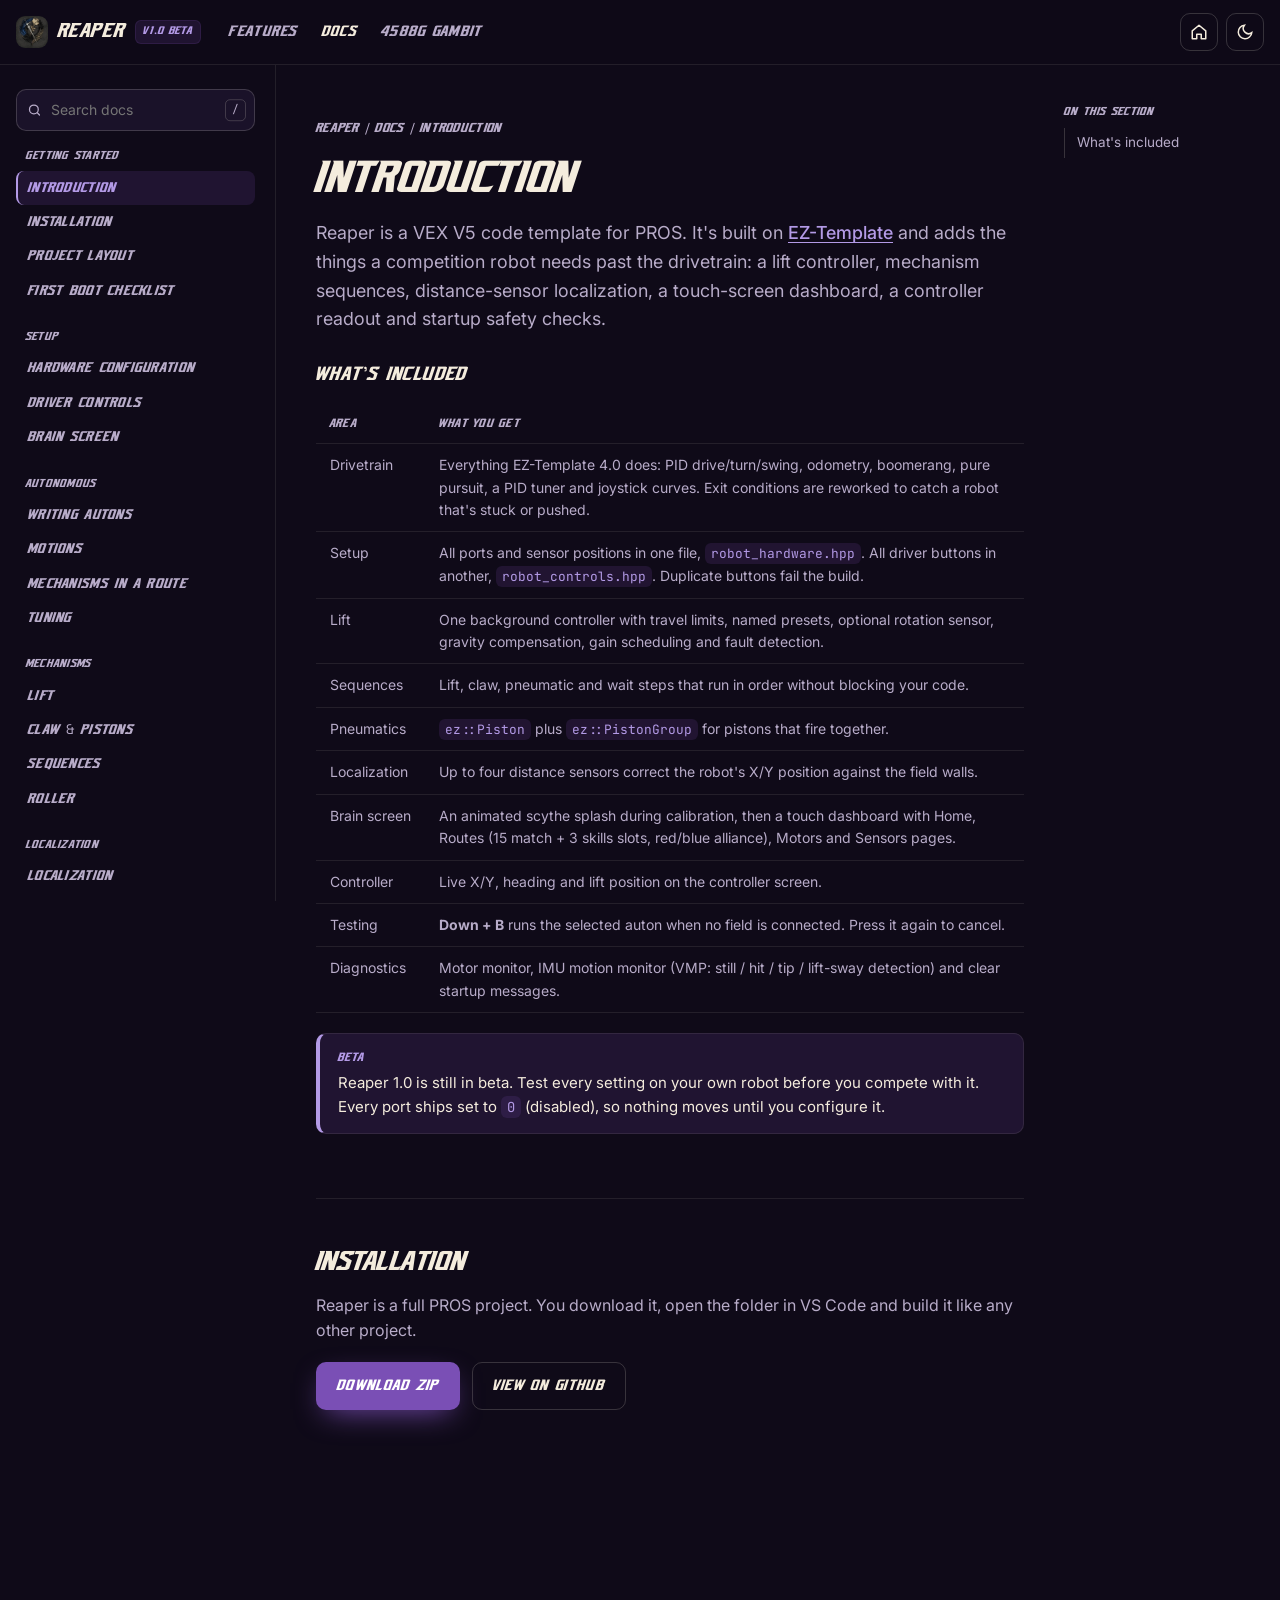
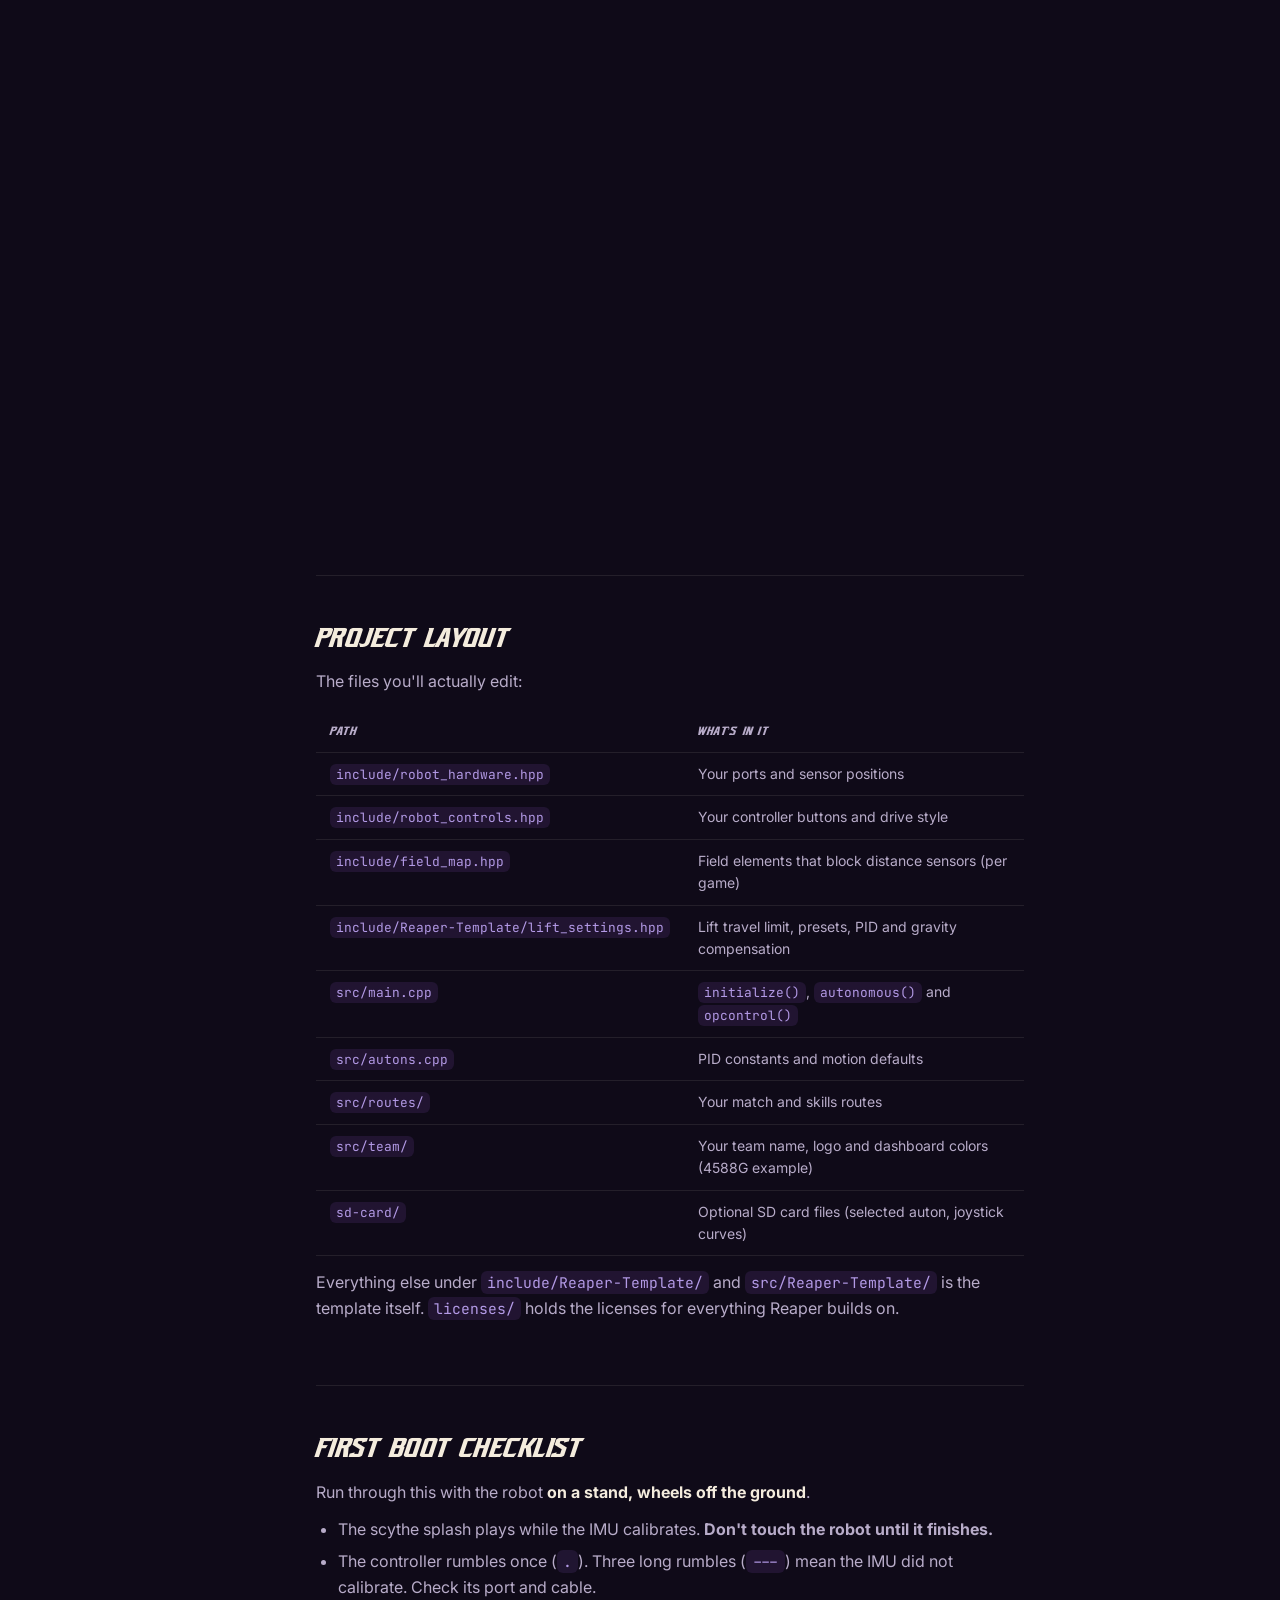
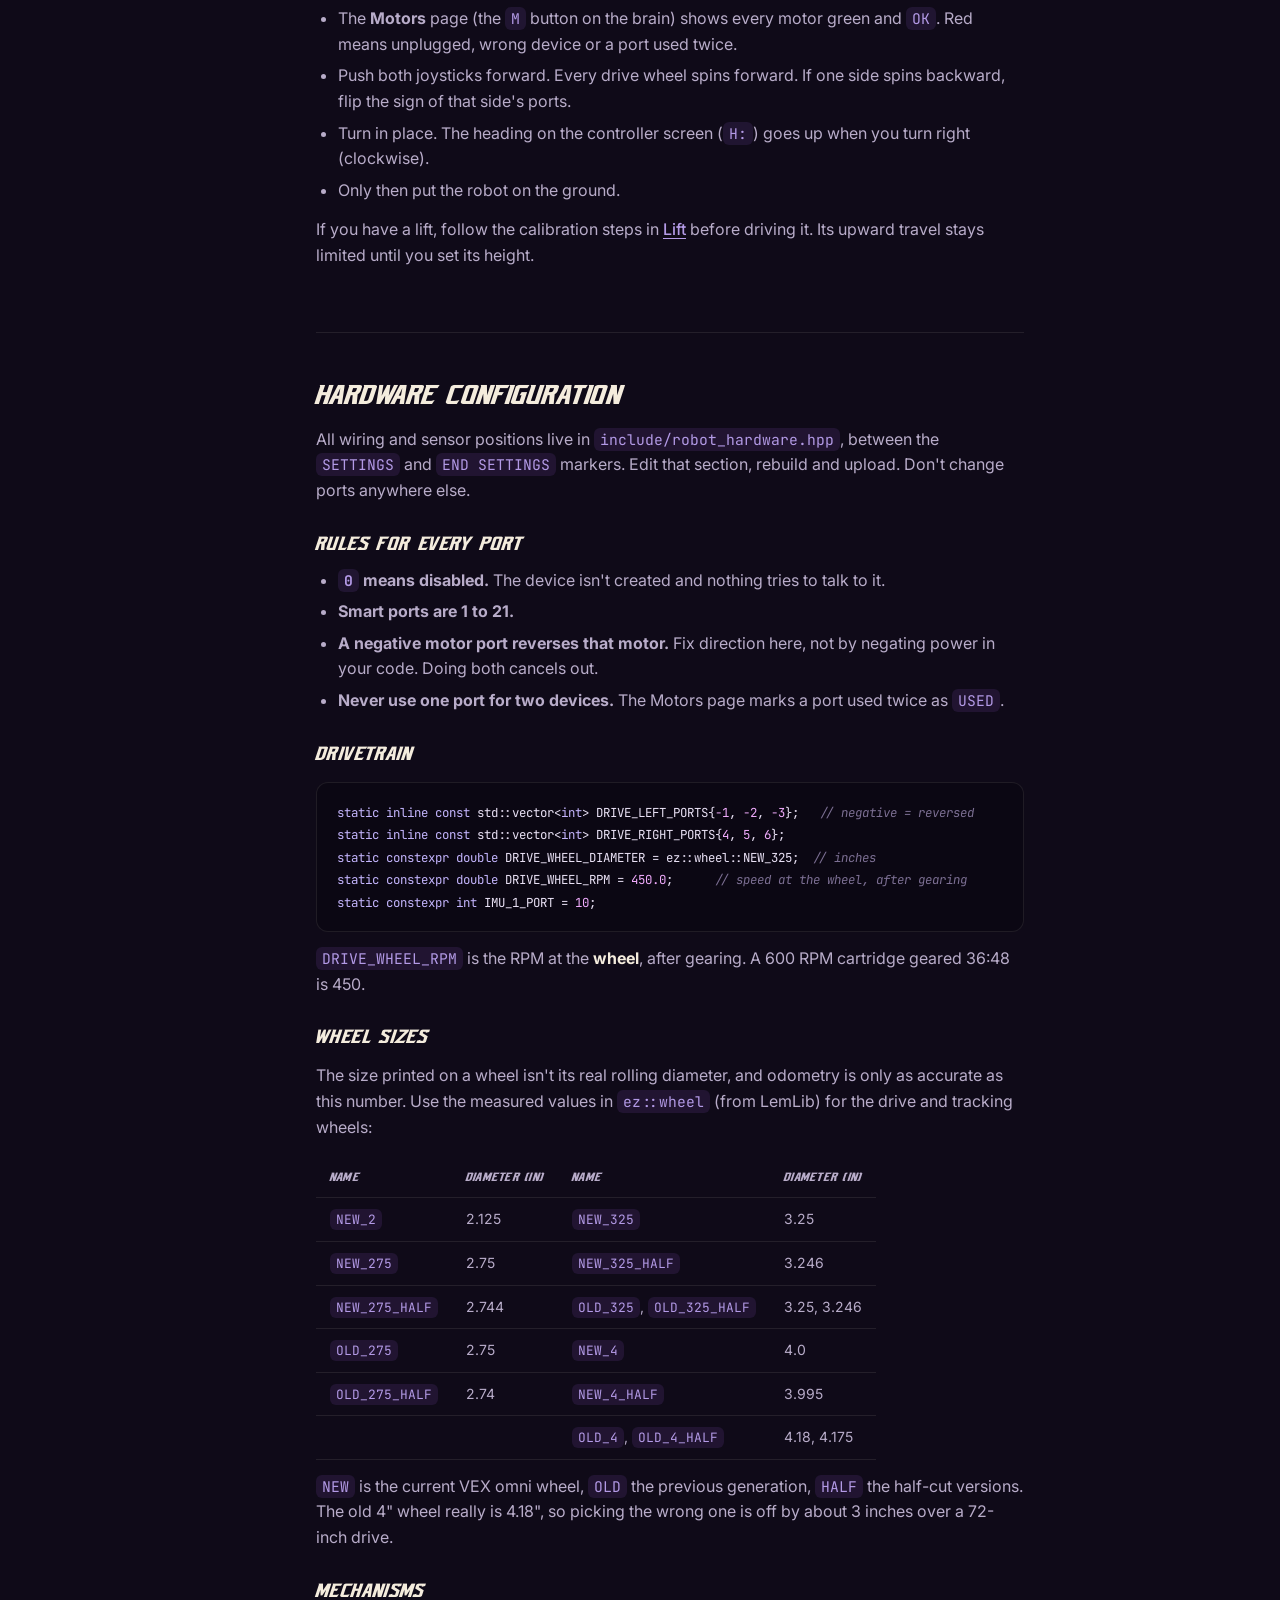
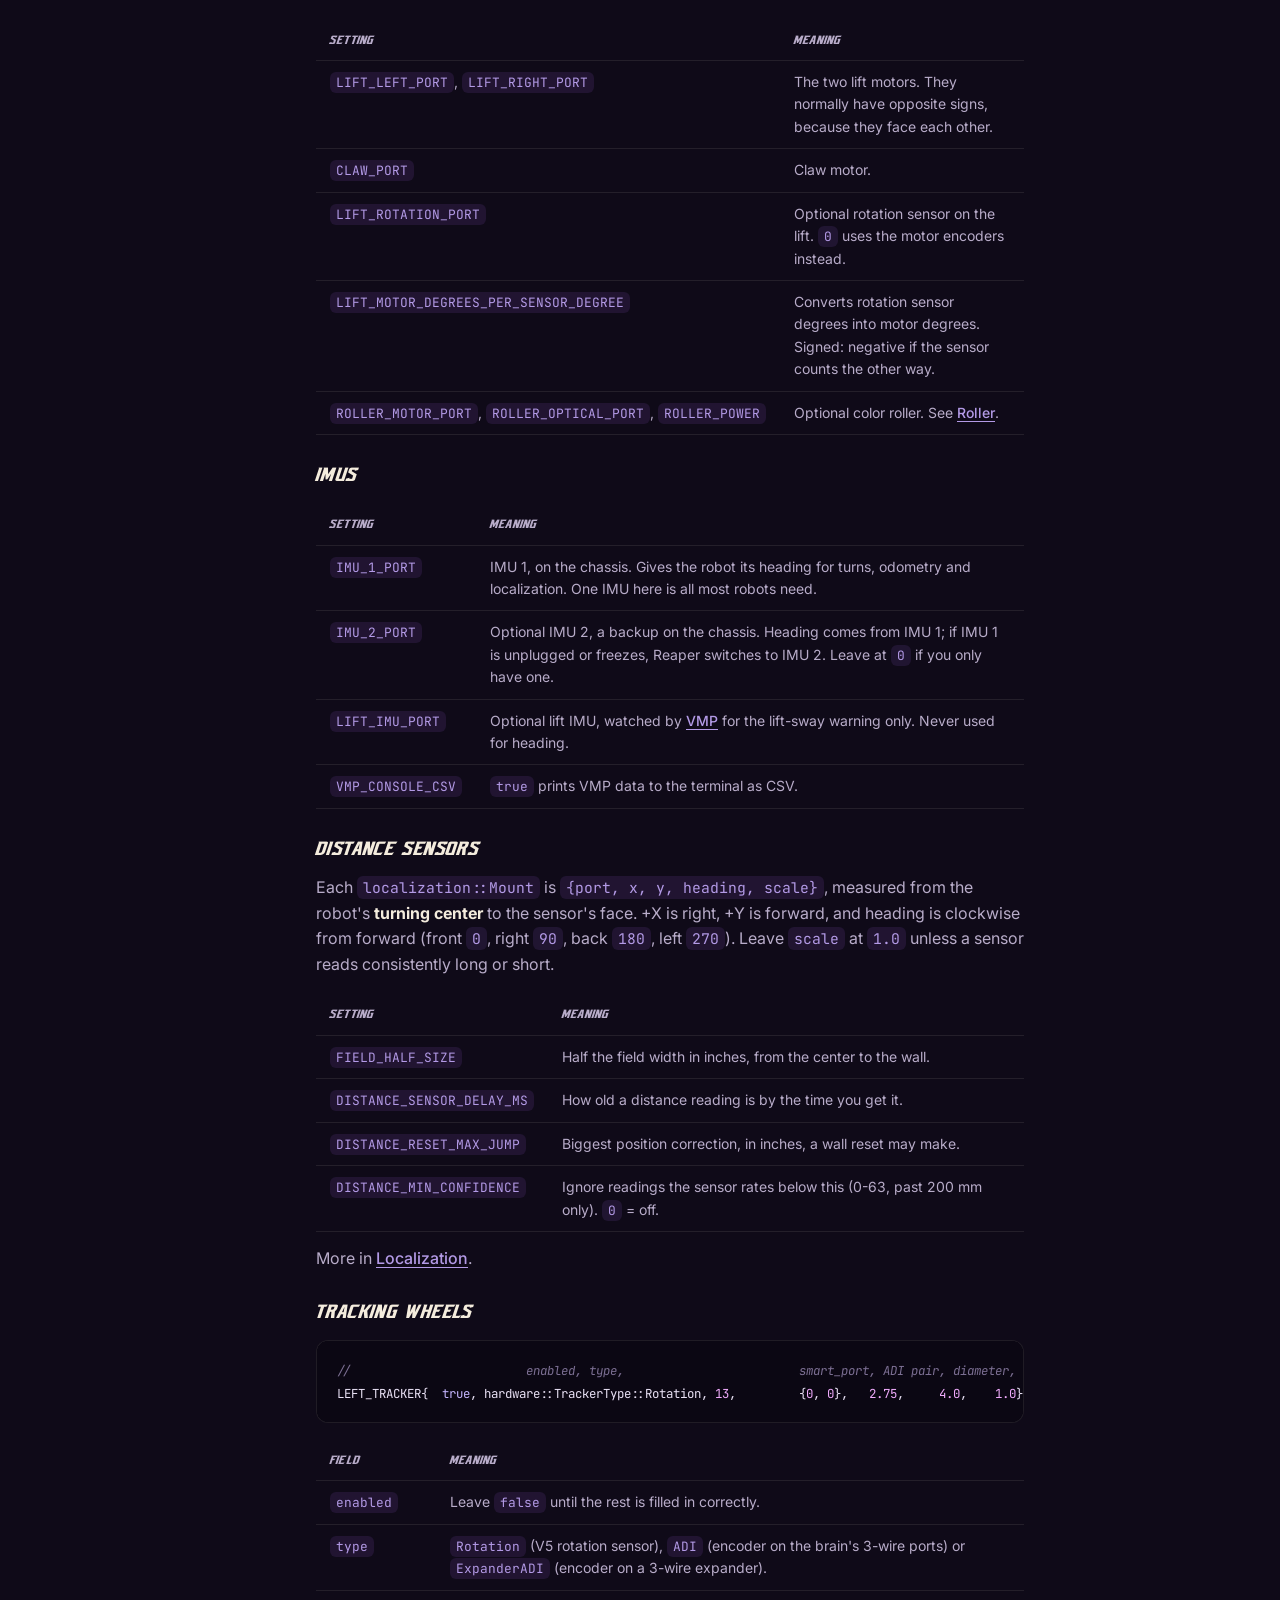
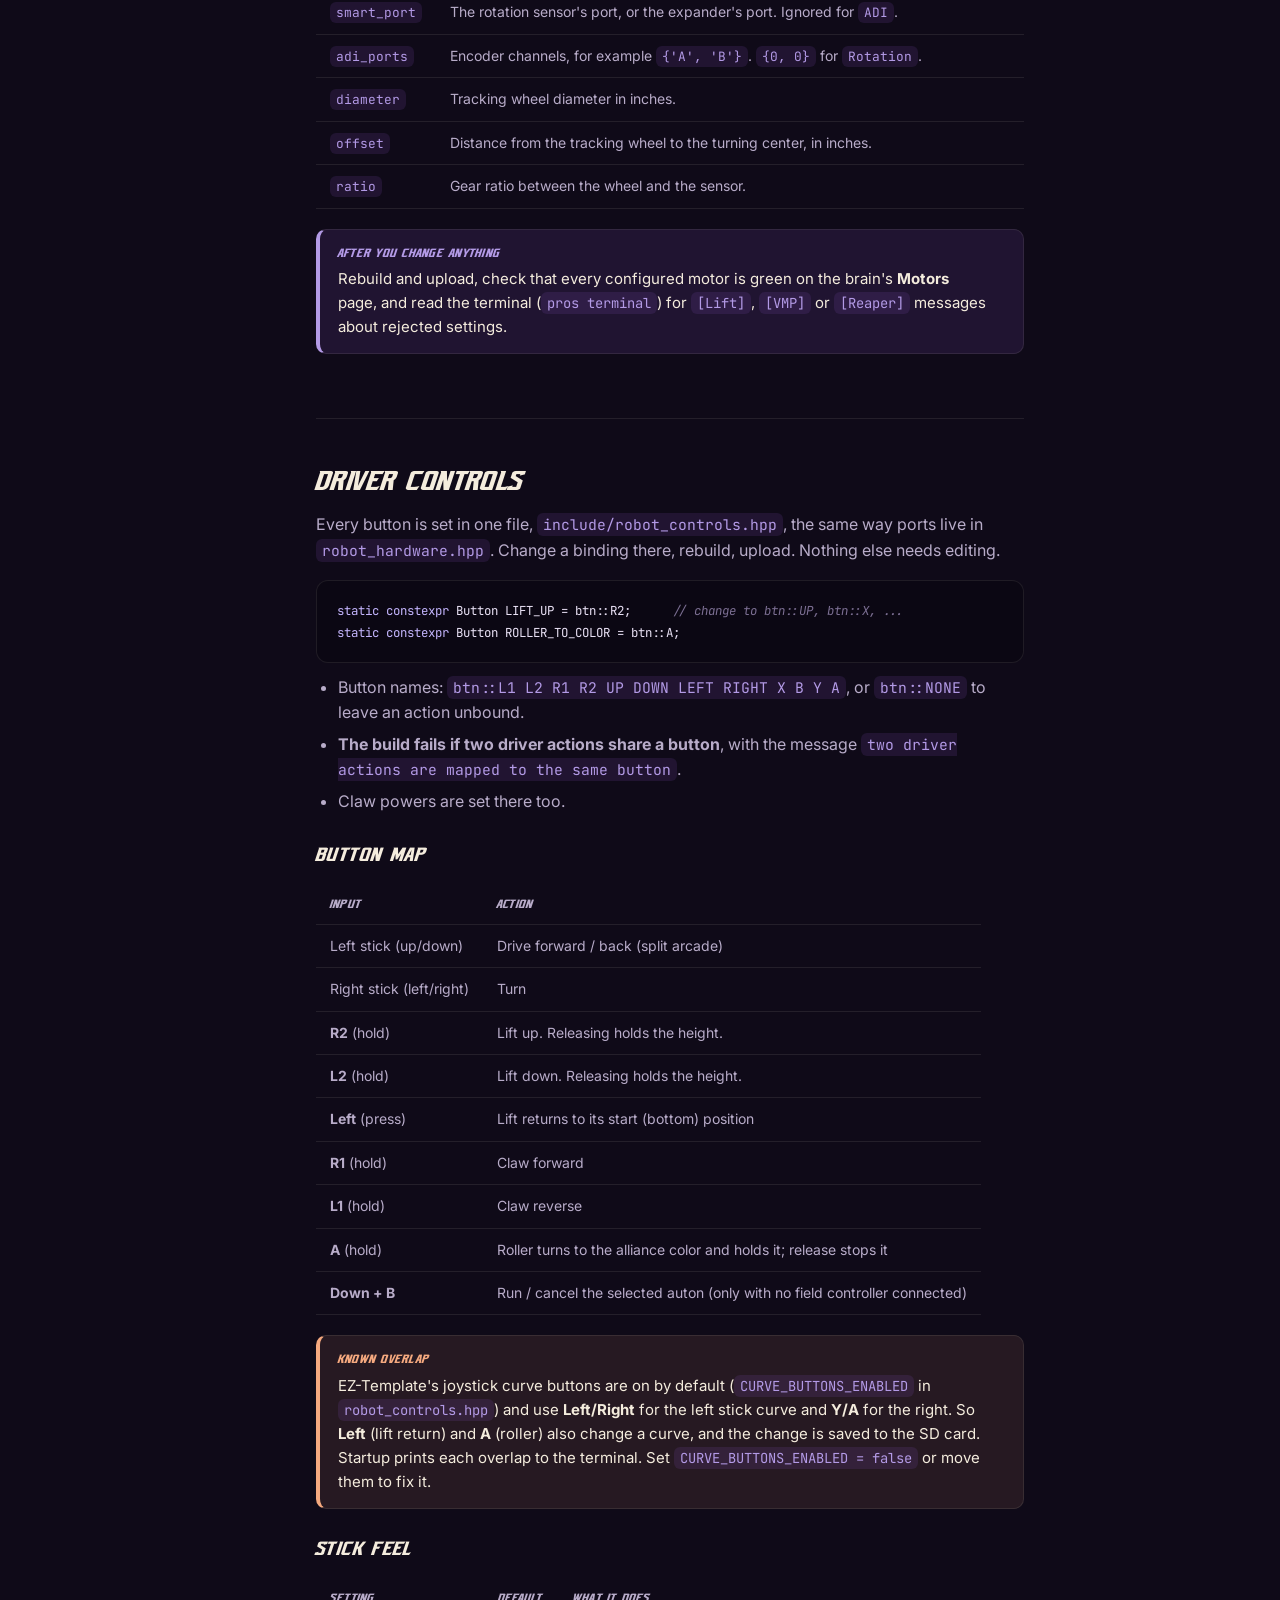
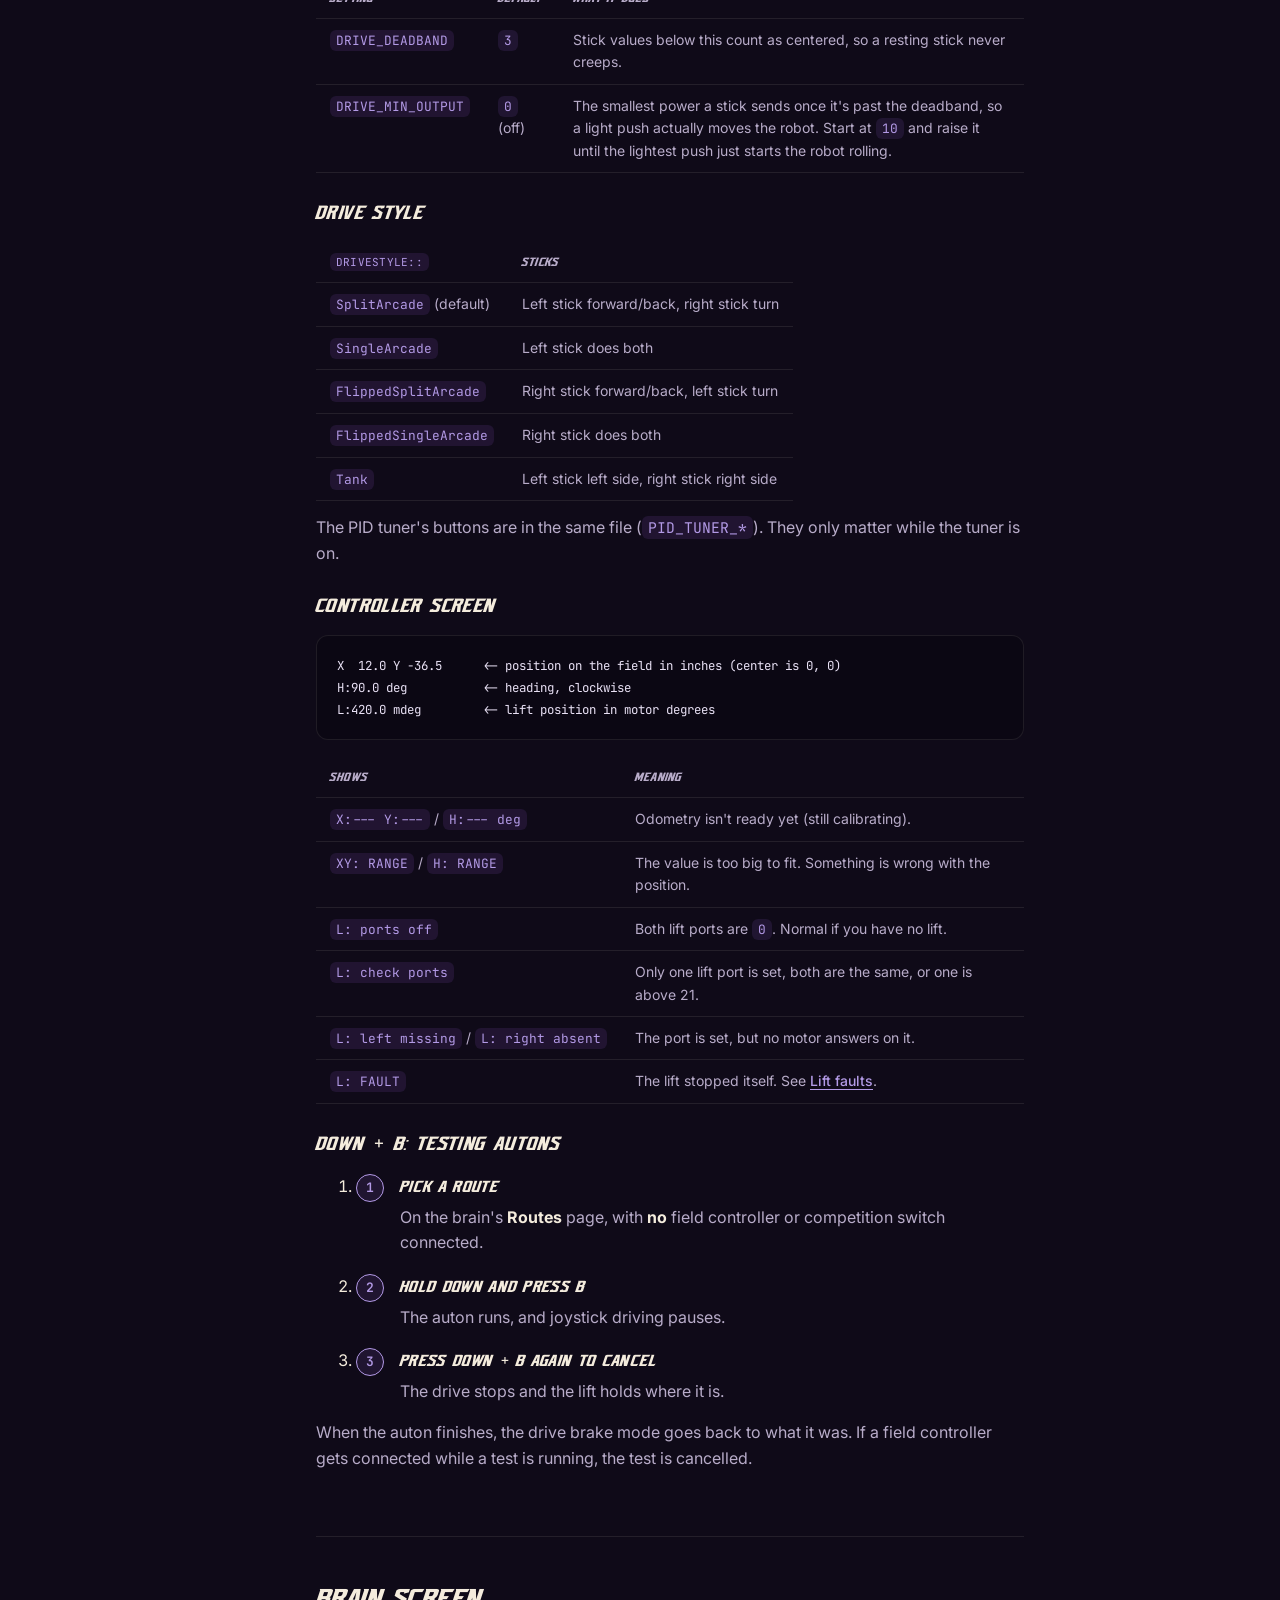
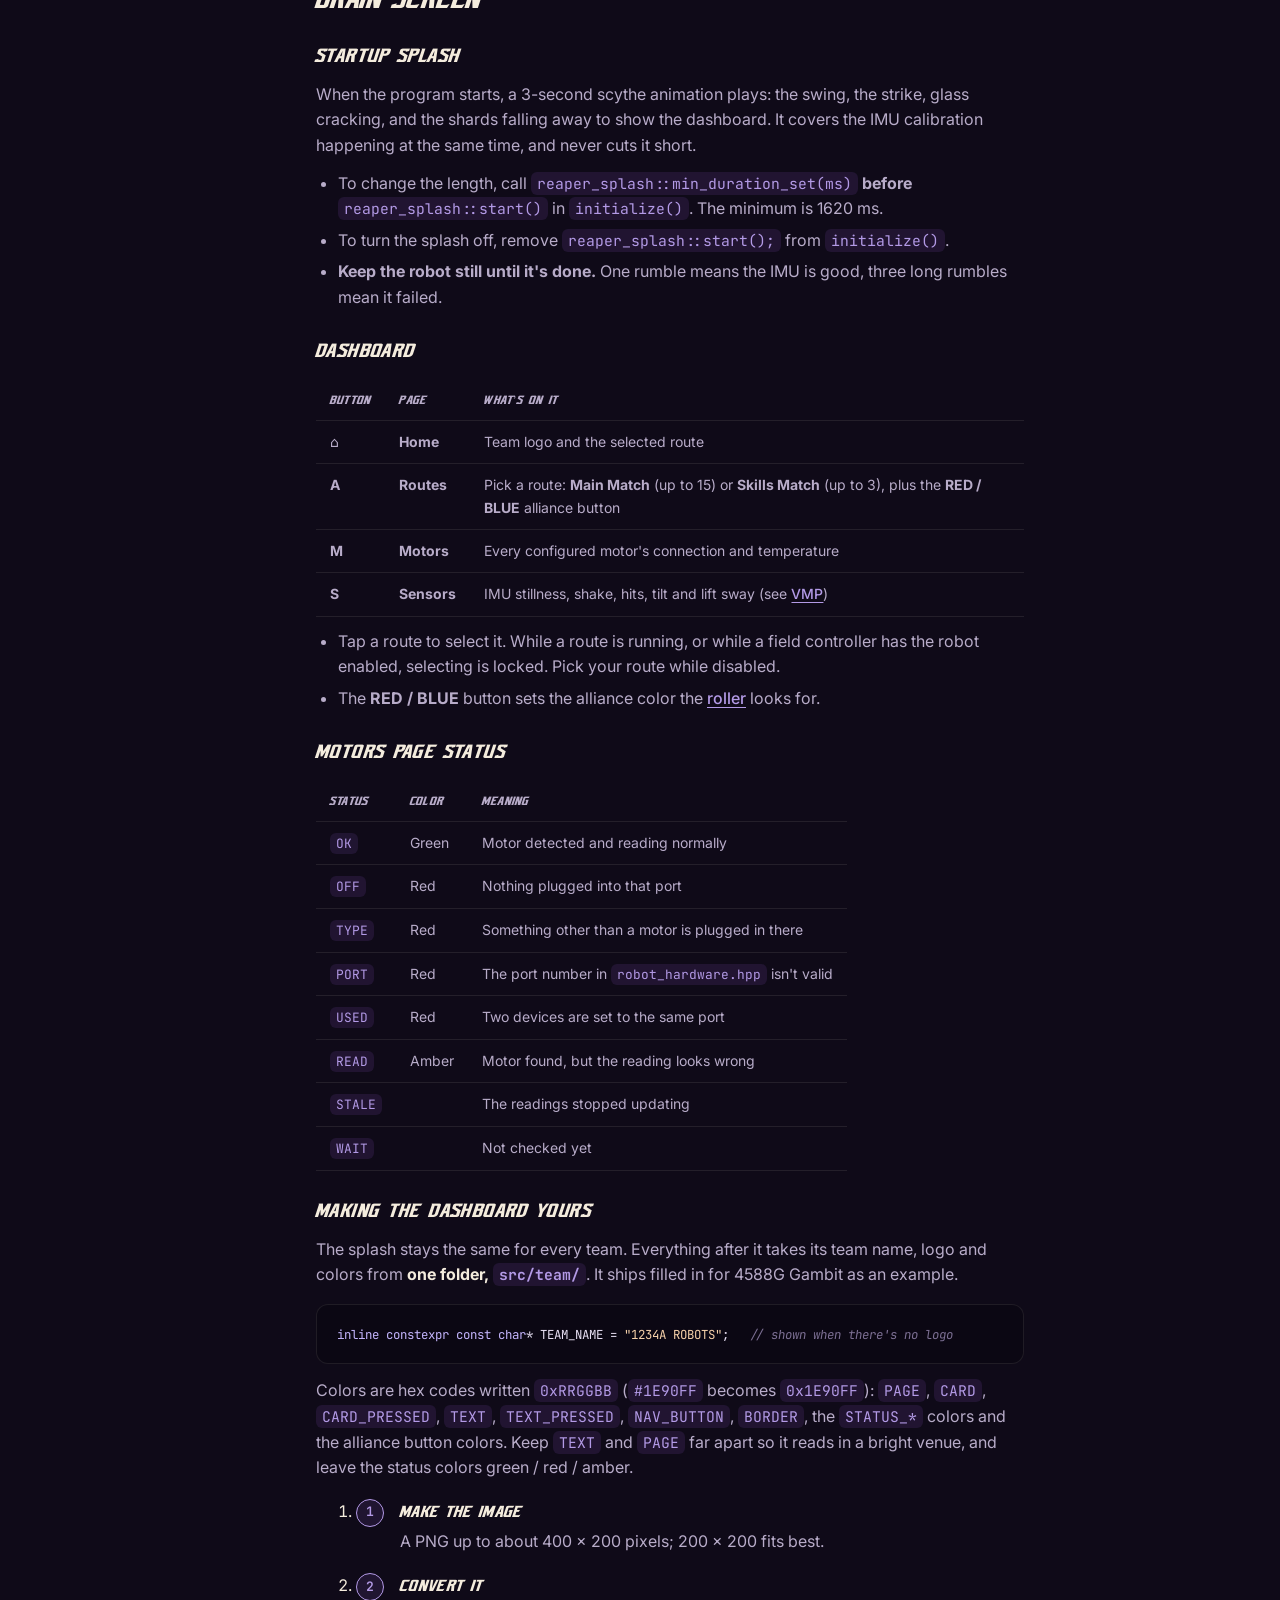
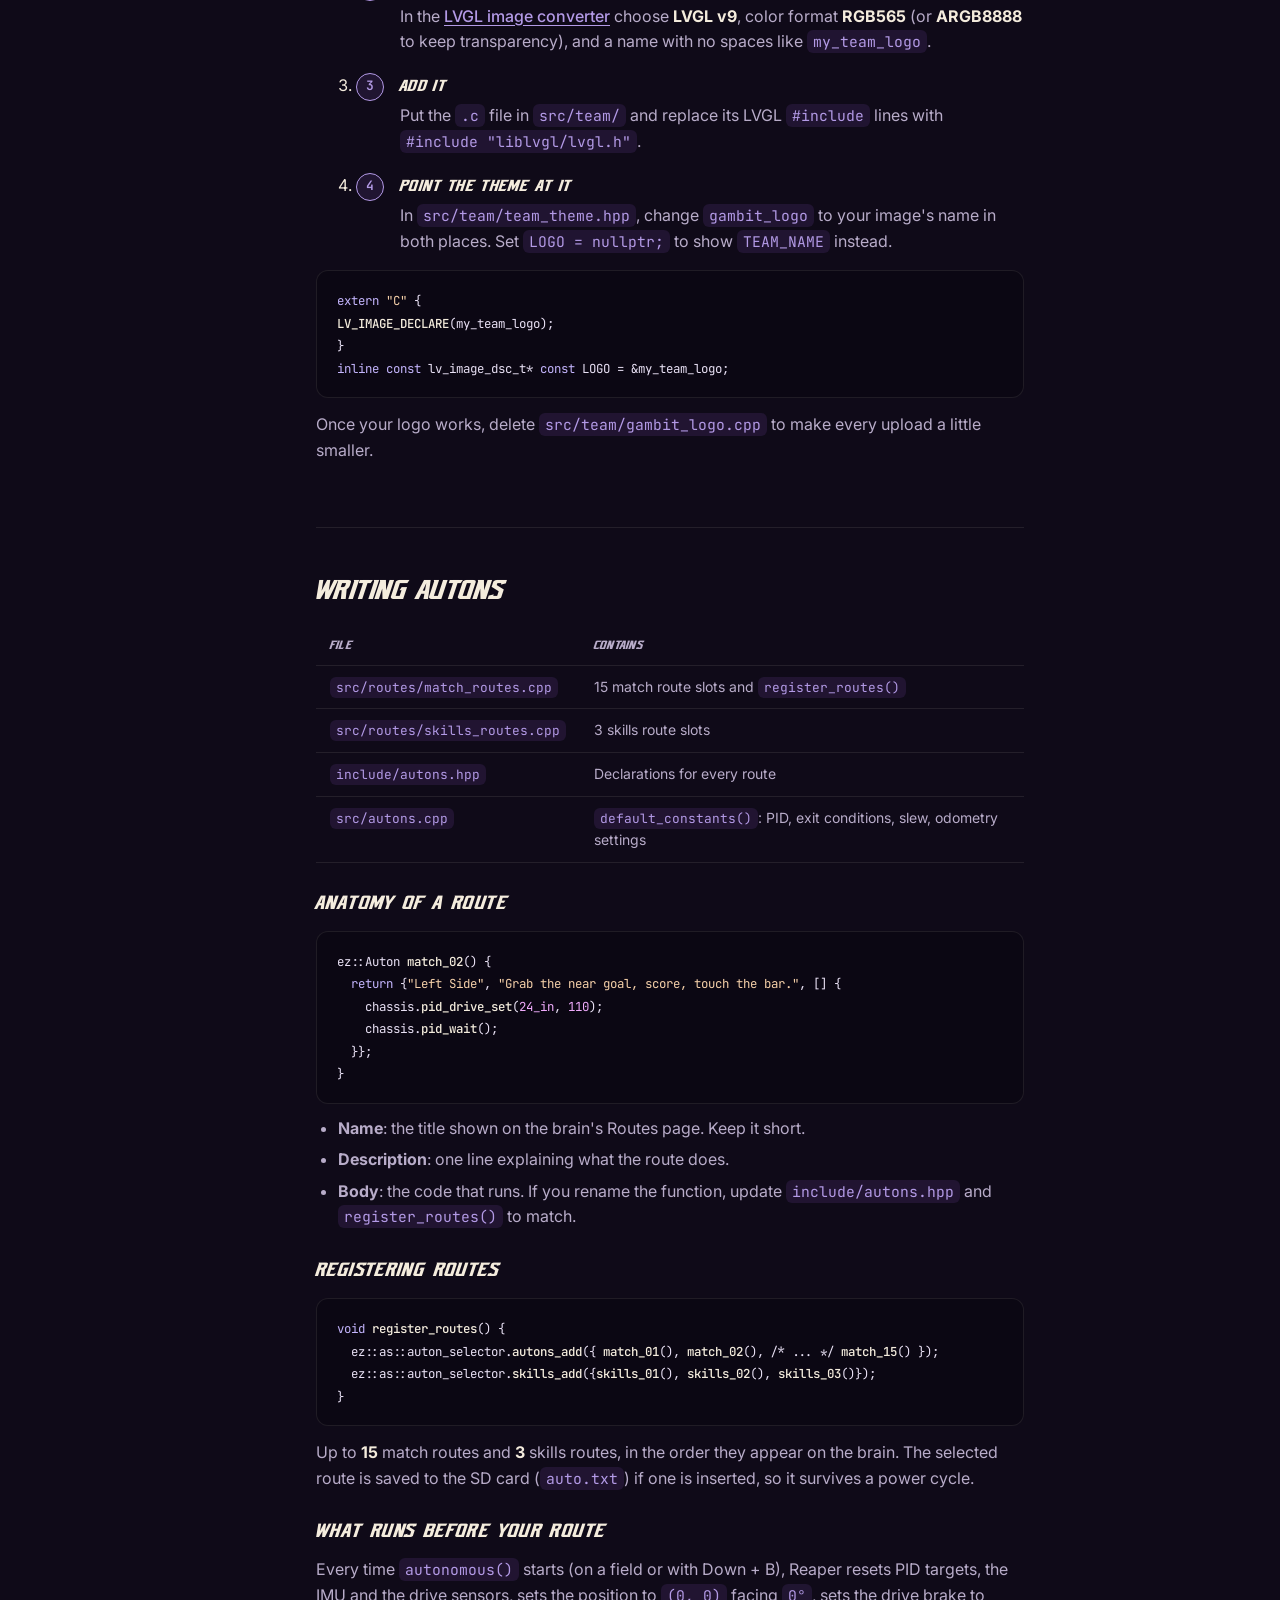
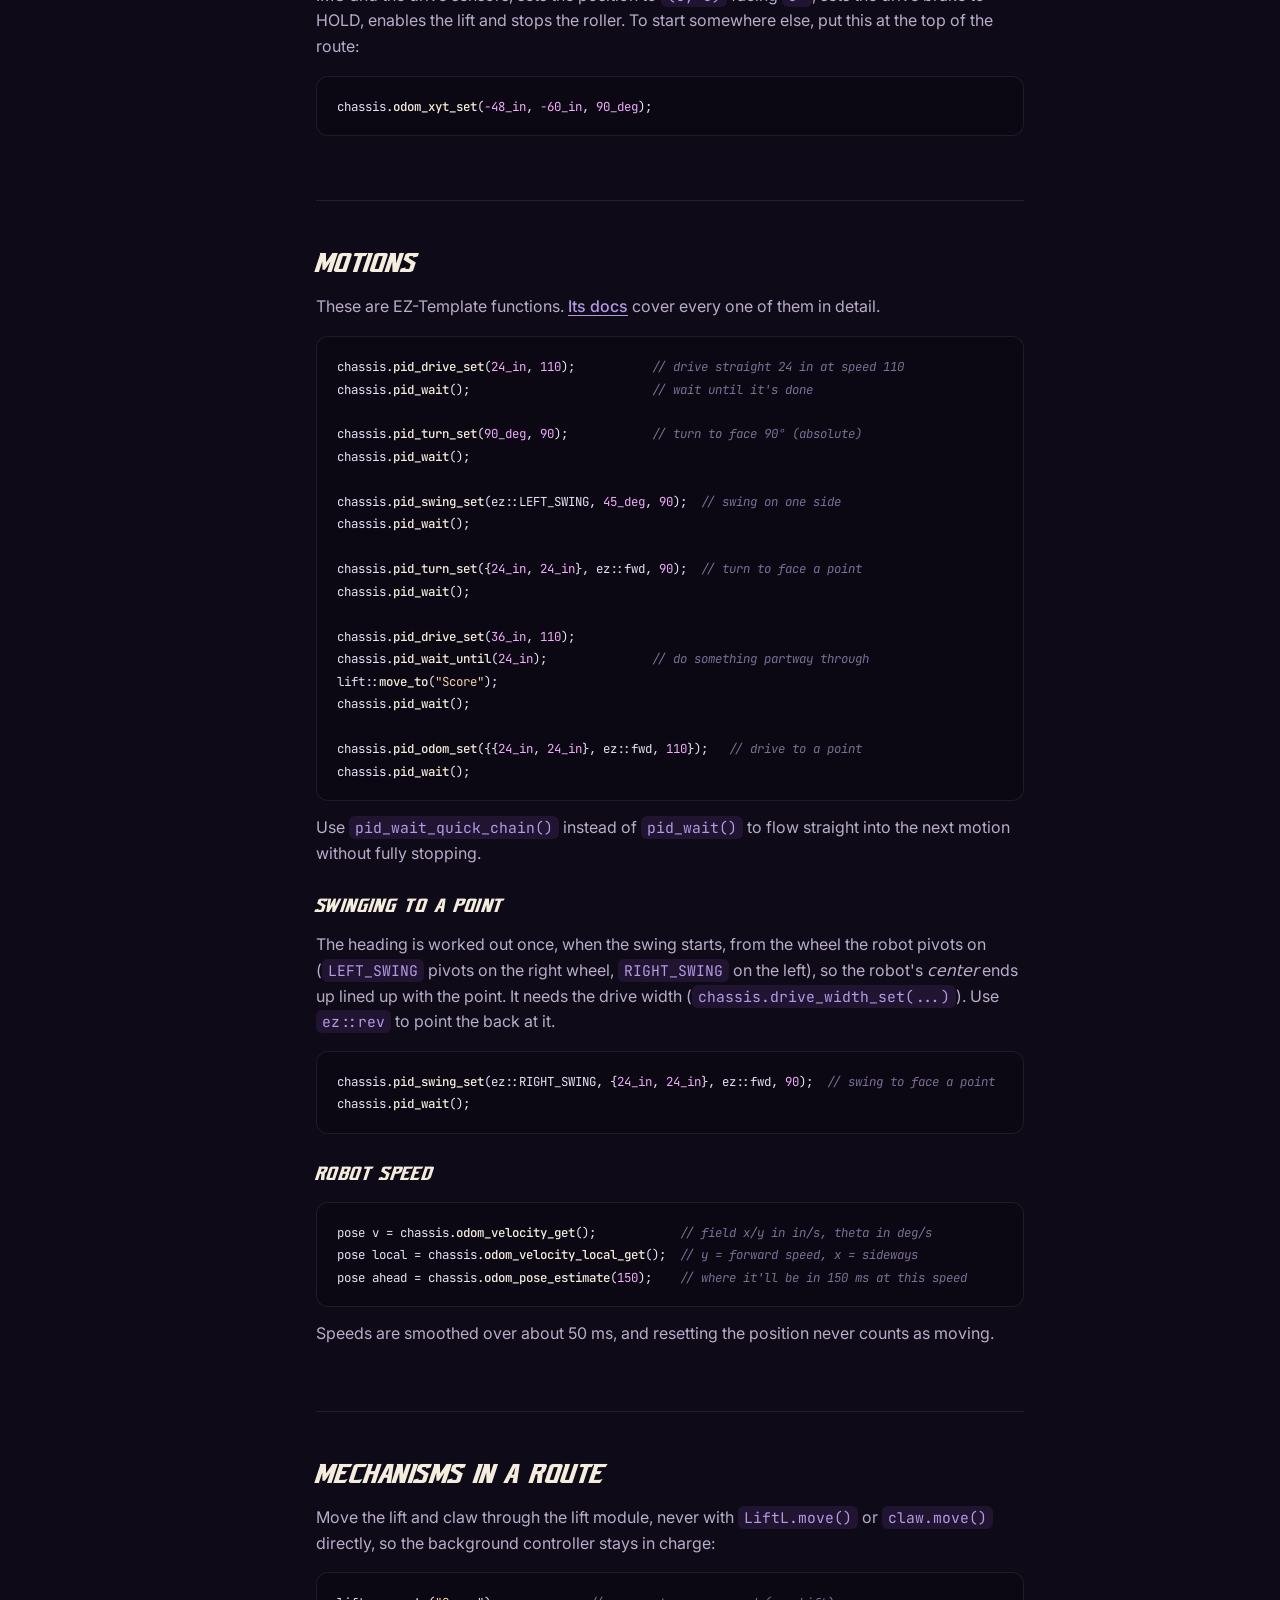
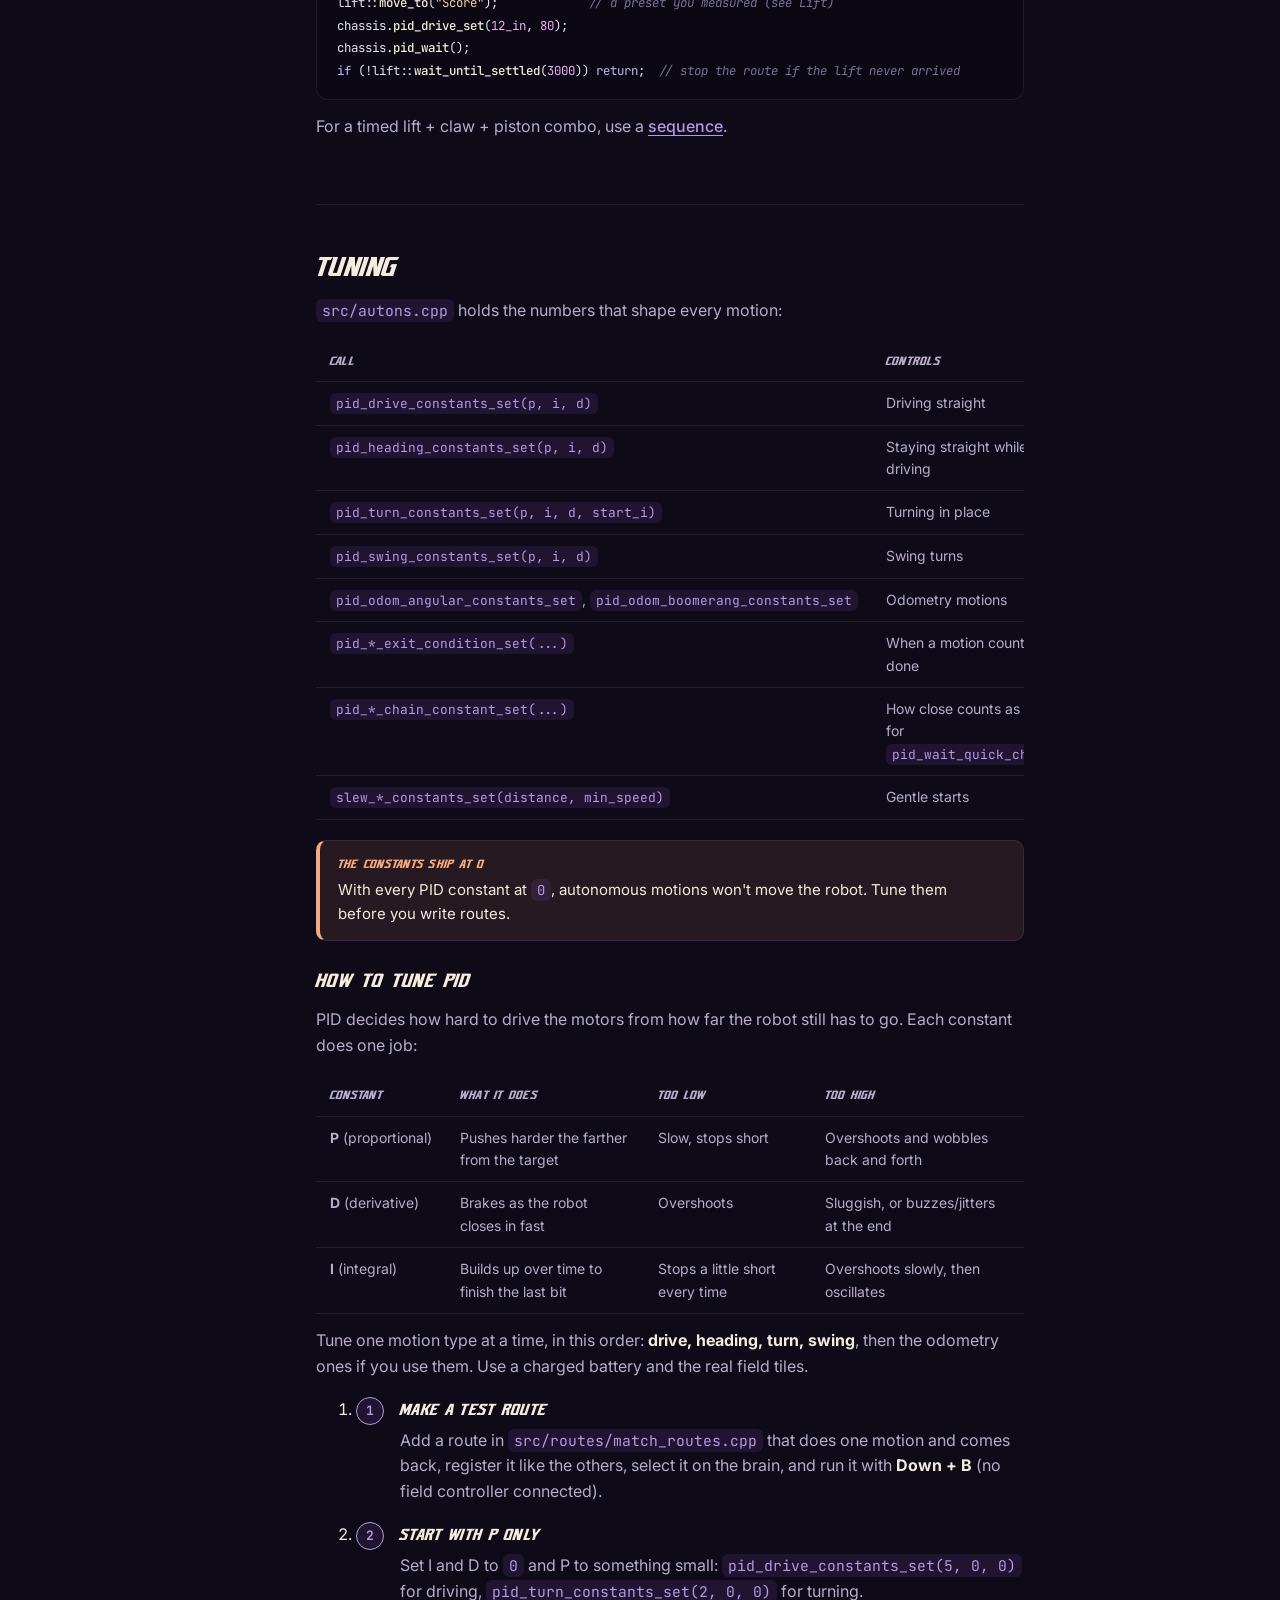
==== commit 5d4e2a92: "Reaper 1.0 beta cleanup: IMU names, settle(), [Reaper] tags, tuning guides - IMU ports renamed to IM" ====
--- a/docs/index.html
+++ b/docs/index.html
@@ -72,11 +72,11 @@
         <a href="#autons" data-keywords="routes match_routes skills_routes register selector auton sd card odom_xyt_set">Writing autons</a>
         <a href="#motions" data-keywords="drive turn swing point odom pid_wait chain quick until velocity estimate">Motions</a>
         <a href="#auton-mechanisms" data-keywords="lift claw move_to wait_until_settled sequence auton">Mechanisms in a route</a>
-        <a href="#tuning" data-keywords="pid constants exit conditions slew default_constants kp kd stuck detection">Tuning</a>
+        <a href="#tuning" data-keywords="pid tune p i d overshoot oscillate exit conditions pid constants exit conditions slew default_constants kp kd stuck detection">Tuning</a>
       </div>
       <div class="nav-group">
         <h4>Mechanisms</h4>
-        <a href="#lift" data-keywords="lift calibrate max_height presets gravity gain scheduling faults rotation sensor lift_settings">Lift</a>
+        <a href="#lift" data-keywords="lift pid tune kp kd ki kg lift calibrate max_height presets gravity gain scheduling faults rotation sensor lift_settings">Lift</a>
         <a href="#pistons" data-keywords="claw piston pneumatics solenoid piston group button_toggle">Claw &amp; pistons</a>
         <a href="#sequences" data-keywords="sequence steps lift claw pneumatic wait background">Sequences</a>
         <a href="#roller" data-keywords="roller optical color alliance red blue yellow hue seek maintain">Roller</a>
@@ -84,7 +84,7 @@
       <div class="nav-group">
         <h4>Localization</h4>
         <a href="#localization" data-keywords="mcl particle filter distance sensor coordinates field walls">Localization</a>
-        <a href="#wall-resets" data-keywords="distance reset wall snap dsr reset result median">Wall resets</a>
+        <a href="#wall-resets" data-keywords="settle pid_wait wait_quiet distance reset wall snap dsr reset result median">Wall resets</a>
         <a href="#field-map" data-keywords="field_map obstacles circles segments goals barriers margin">Field map</a>
       </div>
       <div class="nav-group">
@@ -145,7 +145,7 @@
 <span class="tok-kw">static</span> <span class="tok-kw">inline</span> <span class="tok-kw">const</span> std::vector&lt;<span class="tok-kw">int</span>&gt; DRIVE_RIGHT_PORTS{<span class="tok-num">4</span>, <span class="tok-num">5</span>, <span class="tok-num">6</span>};
 <span class="tok-kw">static</span> <span class="tok-kw">constexpr</span> <span class="tok-kw">double</span> DRIVE_WHEEL_DIAMETER = ez::wheel::NEW_325;  <span class="tok-com">// inches</span>
 <span class="tok-kw">static</span> <span class="tok-kw">constexpr</span> <span class="tok-kw">double</span> DRIVE_WHEEL_RPM = <span class="tok-num">450.0</span>;      <span class="tok-com">// speed at the wheel, after gearing</span>
-<span class="tok-kw">static</span> <span class="tok-kw">constexpr</span> <span class="tok-kw">int</span> DRIVE_IMU_1_PORT = <span class="tok-num">10</span>;</code></pre>
+<span class="tok-kw">static</span> <span class="tok-kw">constexpr</span> <span class="tok-kw">int</span> IMU_1_PORT = <span class="tok-num">10</span>;</code></pre>
 <p><code>DRIVE_WHEEL_RPM</code> is the RPM at the <strong>wheel</strong>, after gearing. A 600 RPM cartridge geared 36:48 is 450.</p>
 <h3 id="wheel-sizes">Wheel sizes</h3>
 <p>The size printed on a wheel isn't its real rolling diameter, and odometry is only as accurate as this number. Use the measured values in <code>ez::wheel</code> (from LemLib) for the drive and tracking wheels:</p>
@@ -154,7 +154,7 @@
 <h3 id="mechanism-ports">Mechanisms</h3>
 <table class="api-table"><thead><tr><th>Setting</th><th>Meaning</th></tr></thead><tbody><tr><td><code>LIFT_LEFT_PORT</code>, <code>LIFT_RIGHT_PORT</code></td><td>The two lift motors. They normally have opposite signs, because they face each other.</td></tr><tr><td><code>CLAW_PORT</code></td><td>Claw motor.</td></tr><tr><td><code>LIFT_ROTATION_PORT</code></td><td>Optional rotation sensor on the lift. <code>0</code> uses the motor encoders instead.</td></tr><tr><td><code>LIFT_MOTOR_DEGREES_PER_SENSOR_DEGREE</code></td><td>Converts rotation sensor degrees into motor degrees. Signed: negative if the sensor counts the other way.</td></tr><tr><td><code>ROLLER_MOTOR_PORT</code>, <code>ROLLER_OPTICAL_PORT</code>, <code>ROLLER_POWER</code></td><td>Optional color roller. See <a class="ez-link" href="#roller">Roller</a>.</td></tr></tbody></table>
 <h3 id="imu-ports">IMUs</h3>
-<table class="api-table"><thead><tr><th>Setting</th><th>Meaning</th></tr></thead><tbody><tr><td><code>DRIVE_IMU_1_PORT</code></td><td>Main drivetrain IMU. Required for turns and odometry.</td></tr><tr><td><code>DRIVE_IMU_2_PORT</code></td><td>Optional second IMU. EZ-Template averages them and can catch one drifting.</td></tr><tr><td><code>LIFT_IMU_PORT</code></td><td>Optional IMU on the lift, watched by <a class="ez-link" href="#vmp">VMP</a> only.</td></tr><tr><td><code>VMP_CONSOLE_CSV</code></td><td><code>true</code> prints VMP data to the terminal as CSV.</td></tr></tbody></table>
+<table class="api-table"><thead><tr><th>Setting</th><th>Meaning</th></tr></thead><tbody><tr><td><code>IMU_1_PORT</code></td><td>IMU 1, on the chassis. Gives the robot its heading for turns, odometry and localization. One IMU here is all most robots need.</td></tr><tr><td><code>IMU_2_PORT</code></td><td>Optional IMU 2, a backup on the chassis. Heading comes from IMU 1; if IMU 1 is unplugged or freezes, Reaper switches to IMU 2. Leave at <code>0</code> if you only have one.</td></tr><tr><td><code>LIFT_IMU_PORT</code></td><td>Optional lift IMU, watched by <a class="ez-link" href="#vmp">VMP</a> for the lift-sway warning only. Never used for heading.</td></tr><tr><td><code>VMP_CONSOLE_CSV</code></td><td><code>true</code> prints VMP data to the terminal as CSV.</td></tr></tbody></table>
 <h3 id="distance-ports">Distance sensors</h3>
 <p>Each <code>localization::Mount</code> is <code>{port, x, y, heading, scale}</code>, measured from the robot's <strong>turning center</strong> to the sensor's face. +X is right, +Y is forward, and heading is clockwise from forward (front <code>0</code>, right <code>90</code>, back <code>180</code>, left <code>270</code>). Leave <code>scale</code> at <code>1.0</code> unless a sensor reads consistently long or short.</p>
 <table class="api-table"><thead><tr><th>Setting</th><th>Meaning</th></tr></thead><tbody><tr><td><code>FIELD_HALF_SIZE</code></td><td>Half the field width in inches, from the center to the wall.</td></tr><tr><td><code>DISTANCE_SENSOR_DELAY_MS</code></td><td>How old a distance reading is by the time you get it.</td></tr><tr><td><code>DISTANCE_RESET_MAX_JUMP</code></td><td>Biggest position correction, in inches, a wall reset may make.</td></tr><tr><td><code>DISTANCE_MIN_CONFIDENCE</code></td><td>Ignore readings the sensor rates below this (0-63, past 200 mm only). <code>0</code> = off.</td></tr></tbody></table>
@@ -282,7 +282,31 @@
         <h2>Tuning</h2>
 <p><code>src/autons.cpp</code> holds the numbers that shape every motion:</p>
 <table class="api-table"><thead><tr><th>Call</th><th>Controls</th></tr></thead><tbody><tr><td><code>pid_drive_constants_set(p, i, d)</code></td><td>Driving straight</td></tr><tr><td><code>pid_heading_constants_set(p, i, d)</code></td><td>Staying straight while driving</td></tr><tr><td><code>pid_turn_constants_set(p, i, d, start_i)</code></td><td>Turning in place</td></tr><tr><td><code>pid_swing_constants_set(p, i, d)</code></td><td>Swing turns</td></tr><tr><td><code>pid_odom_angular_constants_set</code>, <code>pid_odom_boomerang_constants_set</code></td><td>Odometry motions</td></tr><tr><td><code>pid_*_exit_condition_set(...)</code></td><td>When a motion counts as done</td></tr><tr><td><code>pid_*_chain_constant_set(...)</code></td><td>How close counts as done for <code>pid_wait_quick_chain()</code></td></tr><tr><td><code>slew_*_constants_set(distance, min_speed)</code></td><td>Gentle starts</td></tr></tbody></table>
-<p>The shipped values are a starting point, not a tune for your robot. EZ-Template's PID tuner and <a class="ez-link" href="https://ez-robotics.github.io/EZ-Template/" target="_blank" rel="noopener">tuning guide</a> work in Reaper unchanged.</p>
+<div class="callout warn"><b>The constants ship at 0</b><p>With every PID constant at <code>0</code>, autonomous motions won't move the robot. Tune them before you write routes.</p></div>
+<h3 id="pid-tuning">How to tune PID</h3>
+<p>PID decides how hard to drive the motors from how far the robot still has to go. Each constant does one job:</p>
+<table class="api-table"><thead><tr><th>Constant</th><th>What it does</th><th>Too low</th><th>Too high</th></tr></thead><tbody><tr><td><strong>P</strong> (proportional)</td><td>Pushes harder the farther from the target</td><td>Slow, stops short</td><td>Overshoots and wobbles back and forth</td></tr><tr><td><strong>D</strong> (derivative)</td><td>Brakes as the robot closes in fast</td><td>Overshoots</td><td>Sluggish, or buzzes/jitters at the end</td></tr><tr><td><strong>I</strong> (integral)</td><td>Builds up over time to finish the last bit</td><td>Stops a little short every time</td><td>Overshoots slowly, then oscillates</td></tr></tbody></table>
+<p>Tune one motion type at a time, in this order: <strong>drive, heading, turn, swing</strong>, then the odometry ones if you use them. Use a charged battery and the real field tiles.</p>
+<ol class="steps"><li><strong>Make a test route</strong><p>Add a route in <code>src/routes/match_routes.cpp</code> that does one motion and comes back, register it like the others, select it on the brain, and run it with <strong>Down + B</strong> (no field controller connected).</p></li><li><strong>Start with P only</strong><p>Set I and D to <code>0</code> and P to something small: <code>pid_drive_constants_set(5, 0, 0)</code> for driving, <code>pid_turn_constants_set(2, 0, 0)</code> for turning.</p></li><li><strong>Raise P until it overshoots</strong><p>Upload, run, watch. Keep raising P (by about 20% each time) until the robot reaches the target quickly and starts to go past it and wobble back. That's a bit too much P, which is what you want before the next step.</p></li><li><strong>Add D until the wobble stops</strong><p>Raise D in small steps until the robot comes in and stops without bouncing. For turns, D usually ends up around the same size as P or bigger. Once it's calm, you can often raise P a little more and add a bit more D.</p></li><li><strong>Add I only if it stops short</strong><p>If the robot is consistently a little short (say 1-2&deg; on turns), add a small I and set <code>start_i</code> so I only works near the target: <code>pid_turn_constants_set(3, 0.05, 20, 15)</code> only integrates within 15&deg;. Most drive tunes don't need I at all.</p></li><li><strong>Test other sizes</strong><p>A tune that's perfect for 24 in can overshoot at 48 in. Check short, medium and long moves (6, 24, 48 in; 15&deg;, 90&deg;, 180&deg;) and settle on values that are good for all of them.</p></li></ol>
+<pre data-copy><code>ez::Auton <span class="tok-fn">tune_drive</span>() {
+  <span class="tok-kw">return</span> {<span class="tok-str">"Tune drive"</span>, <span class="tok-str">"24 in forward, then back"</span>, [] {
+    chassis.<span class="tok-fn">pid_drive_set</span>(<span class="tok-num">24_in</span>, <span class="tok-num">110</span>);
+    chassis.<span class="tok-fn">pid_wait</span>();
+    pros::<span class="tok-fn">delay</span>(<span class="tok-num">1000</span>);                       <span class="tok-com">// pause so you can see where it stopped</span>
+    chassis.<span class="tok-fn">pid_drive_set</span>(<span class="tok-num">-24_in</span>, <span class="tok-num">110</span>);
+    chassis.<span class="tok-fn">pid_wait</span>();
+  }};
+}</code></pre>
+<p>For a turn test, swap the moves for:</p>
+<pre data-copy><code>chassis.<span class="tok-fn">pid_turn_set</span>(<span class="tok-num">90_deg</span>, <span class="tok-num">110</span>);
+chassis.<span class="tok-fn">pid_wait</span>();
+pros::<span class="tok-fn">delay</span>(<span class="tok-num">1000</span>);
+chassis.<span class="tok-fn">pid_turn_set</span>(<span class="tok-num">0_deg</span>, <span class="tok-num">110</span>);
+chassis.<span class="tok-fn">pid_wait</span>();</code></pre>
+<h3 id="pid-heading">Heading and swing</h3>
+<ul class="bullets"><li><strong>Heading</strong> keeps the robot straight while it drives. Drive 48 in: if it curves off to one side, raise the heading P; if it snakes left and right, lower P or add a little D.</li><li><strong>Swing</strong> turns on one side of the drive. Tune it exactly like a turn, with a swing test route (<code>pid_swing_set(ez::LEFT_SWING, 90_deg, 110)</code>).</li></ul>
+<h3 id="pid-exit">After tuning: exit conditions</h3>
+<p>Exit conditions decide when a motion counts as done. The defaults are safe but slow. Once the robot stops cleanly, shorten the times in <code>pid_*_exit_condition_set(...)</code> a little at a time so <code>pid_wait()</code> ends sooner. If motions start ending before the robot stops, go back up.</p>
 <h3 id="stuck-detection">Stuck detection</h3>
 <p>Reaper reworks EZ-Template's exit conditions to detect a robot that's stuck, for example pushed against a wall or blocked by another robot. A <code>pid_wait()</code> no longer ends just because the robot is moving slowly. It ends when the robot stops making progress for long enough. The shortest window it checks is 350 ms, so shrinking <code>velocity_exit_time</code> won't make it trigger on a slow but moving robot.</p>
       </section>
@@ -310,6 +334,15 @@
 <p>Every preset has to sit between 0 and <code>max_height</code>, or the lift refuses to start (<code>L: preset</code>). <code>move_to</code> returns <code>false</code> if the target is outside the limits. Nothing is silently clamped.</p>
 <h3 id="lift-driver">Driver control</h3>
 <ul class="bullets"><li><strong>R2 / L2:</strong> full power while held (<code>c.full_power_manual_jog = true</code>), stopping at the limits. Releasing holds the current height. <strong>Both together:</strong> hold.</li><li><strong>Left:</strong> return to 0. If the lift failed its startup check, pressing <strong>Left</strong> (with R2/L2 released) retries it and re-zeros. Put the lift at the bottom first.</li><li><strong>Claw:</strong> always send power through <code>lift::claw_driver_update()</code>. If it isn't called for 100 ms, the claw stops on its own.</li></ul>
+<h3 id="lift-tuning">Tuning the lift PID</h3>
+<p>Do this after calibrating (<code>max_height</code> set, calibration mode off). All of it goes in <code>config()</code> in <code>lift_settings.hpp</code>. The lift's P works in motor power per degree of error: with <code>kp = 0.30</code>, being 100&deg; away asks for 30 power.</p>
+<ol class="steps"><li><strong>Gravity first</strong><p>Gravity is a constant pull, and a PID that has to fight it ends up too aggressive everywhere else. Set <code>c.gravity = GravityModel::Constant;</code> and raise <code>c.kg</code> until the lift, raised to the middle, holds itself there without drifting down or creeping up. For a single swinging arm use <code>Cosine</code> and test with the arm level.</p></li><li><strong>Make a test route</strong><p>Move between two heights and run it with <strong>Down + B</strong>. Watch the controller's <code>L:</code> line.</p></li><li><strong>Raise kp</strong><p>Start low (<code>c.kp = 0.15;</code>, <code>c.kd = 0;</code>, <code>c.ki = 0;</code>) and raise it until the lift gets to each height quickly and goes slightly past.</p></li><li><strong>Add kd</strong><p>Raise <code>c.kd</code> (start around <code>0.01</code>) until the overshoot is gone. The lift's D brakes on its speed, so it never kicks when you pick a new target. Too much D makes it slow to arrive or buzzy.</p></li><li><strong>ki only if it stops short</strong><p>With good gravity compensation the lift rarely needs I. If it consistently stops a few degrees low, add a small <code>c.ki</code> (like <code>0.001</code>) and set <code>c.integral_zone = 50;</code> so it only builds up within 50&deg; of the target. <code>c.integral_limit</code> caps how big it can get.</p></li><li><strong>Different at the top?</strong><p>Many lifts (a DR4B especially) carry more load high up. If one tune can't do both ends, tune it at the bottom and at the top and put both in a <a class="ez-link" href="#lift-gains">gain schedule</a>.</p></li></ol>
+<pre data-copy><code>lift::<span class="tok-fn">move_to</span>(<span class="tok-num">300.0</span>);
+lift::<span class="tok-fn">wait_until_settled</span>(<span class="tok-num">3000</span>);
+pros::<span class="tok-fn">delay</span>(<span class="tok-num">1000</span>);
+lift::<span class="tok-fn">move_to</span>(<span class="tok-num">800.0</span>);                    <span class="tok-com">// two heights inside your max_height</span>
+lift::<span class="tok-fn">wait_until_settled</span>(<span class="tok-num">3000</span>);</code></pre>
+<p>When it's tuned, <code>tolerance</code> and <code>settle_ms</code> decide when a move counts as arrived, and <code>slew_per_second</code> smooths sudden power changes if the lift jerks when starting.</p>
 <h3 id="lift-gravity">Gravity compensation</h3>
 <pre data-copy><code>c.gravity = GravityModel::Constant;   <span class="tok-com">// or Cosine for an arm that swings through an angle</span>
 c.kg = <span class="tok-num">12</span>;                            <span class="tok-com">// motor power units (-127..127), measured</span></code></pre>
@@ -412,15 +445,17 @@
       <section class="doc-section" id="wall-resets" data-title="Wall resets">
         <h2>Wall resets</h2>
 <p>When the robot is stopped against or facing a wall, you can snap one axis to it:</p>
-<pre data-copy><code>chassis.<span class="tok-fn">pid_wait</span>();
-vmp::<span class="tok-fn">wait_quiet</span>(<span class="tok-num">600</span>);                                       <span class="tok-com">// until the robot is really still (or 600 ms)</span>
+<pre data-copy><code>vmp::<span class="tok-fn">settle</span>(<span class="tok-num">600</span>);                                           <span class="tok-com">// motion done AND robot really still (or 600 ms)</span>
 <span class="tok-kw">if</span> (!localization::<span class="tok-fn">distance_reset</span>(localization::Sensor::left, <span class="tok-num">150</span>)) {   <span class="tok-com">// average for 150 ms</span>
   <span class="tok-fn">printf</span>(<span class="tok-str">"reset refused: %s\n"</span>,
          localization::<span class="tok-fn">reset_result_name</span>(localization::<span class="tok-fn">last_reset_result</span>()));
 }</code></pre>
 <p>The second number is how long to average for; the <strong>median</strong> of the readings is used. Leave it out for a single instant reading. A reset is refused if it would move the robot more than <code>DISTANCE_RESET_MAX_JUMP</code> (12 in by default).</p>
-<table class="api-table"><thead><tr><th>Result</th><th>Meaning</th><th>Try</th></tr></thead><tbody><tr><td><code>NoReading</code></td><td>Sensor unplugged, out of range, or not confident</td><td>Check the port; aim squarely at a plain wall</td></tr><tr><td><code>TooFewReadings</code></td><td>Fewer than 3 good readings while averaging</td><td>Average longer, or check the sensor</td></tr><tr><td><code>Unsteady</code></td><td>Readings spread over 1 inch</td><td>Make sure the view to the wall is clear</td></tr><tr><td><code>RobotMoved</code></td><td>The robot moved while averaging</td><td>Wait for <code>vmp::wait_quiet()</code> first</td></tr><tr><td><code>Blocked</code></td><td>A field element in <code>field_map.hpp</code> is in the way</td><td>Use a different wall or sensor</td></tr><tr><td><code>Refused</code></td><td>Not square, not settled, or the jump was too big</td><td>Square up to the wall, wait longer</td></tr><tr><td><code>NotRunning</code></td><td>No distance sensors configured</td><td>Set the ports in <code>robot_hardware.hpp</code></td></tr></tbody></table>
-<p>Without a drive IMU, <code>wait_quiet</code> returns at once, so use <code>pros::delay(80)</code> instead.</p>
+<table class="api-table"><thead><tr><th>Result</th><th>Meaning</th><th>Try</th></tr></thead><tbody><tr><td><code>NoReading</code></td><td>Sensor unplugged, out of range, or not confident</td><td>Check the port; aim squarely at a plain wall</td></tr><tr><td><code>TooFewReadings</code></td><td>Fewer than 3 good readings while averaging</td><td>Average longer, or check the sensor</td></tr><tr><td><code>Unsteady</code></td><td>Readings spread over 1 inch</td><td>Make sure the view to the wall is clear</td></tr><tr><td><code>RobotMoved</code></td><td>The robot moved while averaging</td><td>Call <code>vmp::settle()</code> first</td></tr><tr><td><code>Blocked</code></td><td>A field element in <code>field_map.hpp</code> is in the way</td><td>Use a different wall or sensor</td></tr><tr><td><code>Refused</code></td><td>Not square, not settled, or the jump was too big</td><td>Square up to the wall, wait longer</td></tr><tr><td><code>NotRunning</code></td><td>No distance sensors configured</td><td>Set the ports in <code>robot_hardware.hpp</code></td></tr></tbody></table>
+<h3 id="settle">Why settle, and not just pid_wait?</h3>
+<p>They answer two different questions. <code>chassis.pid_wait()</code> asks the motion controller: "did I reach my target?" It watches the encoders and heading, and returns once the error is small enough. But the robot can still be rocking on its wheels, the lift can still be swinging, and the frame can still be bouncing from the stop. A distance sensor reading taken then is off by a little.</p>
+<p><code>vmp::wait_quiet()</code> asks the IMU: "has the robot physically stopped moving?" It can't tell whether the motion is finished, so on its own it could return in the middle of a smooth, slow drive.</p>
+<p><code>vmp::settle(ms)</code> does both in order: it waits for the motion to finish, then waits up to <code>ms</code> for the robot to be still. Use it anywhere you used to write the two lines. It returns <code>true</code> if the robot really is still, and <code>false</code> if it timed out. Without IMU 1 or IMU 2 it waits a fixed 80 ms instead and returns <code>false</code>. You only need <code>settle</code> before things that need a dead-still robot (wall resets, reading your start position); between ordinary moves, <code>pid_wait()</code> is enough and faster.</p>
       </section>
 
       <section class="doc-section" id="field-map" data-title="Field map">
@@ -441,7 +476,7 @@
       <section class="doc-section" id="vmp" data-title="VMP">
         <h2>VMP</h2>
 <p>VMP watches up to three IMUs 100 times a second. It <strong>only watches</strong>: it never calibrates or resets an IMU and never moves a motor.</p>
-<table class="api-table"><thead><tr><th>Question</th><th>Where you see it</th><th>From code</th></tr></thead><tbody><tr><td>Is the robot still?</td><td>Sensors page <code>quiet</code></td><td><code>vmp::is_quiet()</code>, <code>vmp::wait_quiet(ms)</code></td></tr><tr><td>Did it just get hit?</td><td>Sensors page <code>hits</code> / <code>peak</code></td><td><code>vmp::impact_since(t)</code>, <code>vmp::last_impact()</code></td></tr><tr><td>Is it tipping?</td><td>Sensors page <code>tilt</code>, controller <code>!TIPPING</code></td><td><code>vmp::warning()</code></td></tr><tr><td>Is the lift swaying?</td><td>Lift card, controller <code>!LIFT SWAY</code></td><td><code>vmp::warning()</code></td></tr></tbody></table>
+<table class="api-table"><thead><tr><th>Question</th><th>Where you see it</th><th>From code</th></tr></thead><tbody><tr><td>Is the robot still?</td><td>Sensors page <code>quiet</code></td><td><code>vmp::is_quiet()</code>, <code>vmp::wait_quiet(ms)</code>, <code>vmp::settle(ms)</code></td></tr><tr><td>Did it just get hit?</td><td>Sensors page <code>hits</code> / <code>peak</code></td><td><code>vmp::impact_since(t)</code>, <code>vmp::last_impact()</code></td></tr><tr><td>Is it tipping?</td><td>Sensors page <code>tilt</code>, controller <code>!TIPPING</code></td><td><code>vmp::warning()</code></td></tr><tr><td>Is the lift swaying?</td><td>Lift card, controller <code>!LIFT SWAY</code></td><td><code>vmp::warning()</code></td></tr></tbody></table>
 <p>Tuning is in <code>include/Reaper-Template/vmp_settings.hpp</code>. <strong>Start the program with the robot flat on the field</strong>: the first time it sits still becomes "flat" for the tilt reading.</p>
 <h3 id="vmp-tuning">Tuning with the Sensors page</h3>
 <ol class="steps"><li><strong>Still</strong><p>Park the robot. Cards should go <code>quiet</code> within a second. If not, raise <code>QUIET_ACCEL_G</code> / <code>QUIET_GYRO_DPS</code> a little.</p></li><li><strong>Hits</strong><p>Watch <code>peak</code> while driving normally, then while bumping a wall gently. Set <code>IMPACT_G</code> between the two.</p></li><li><strong>Tipping</strong><p>Lean the robot by hand and watch <code>tilt</code>. <code>TIP_WARN_DEG</code> starts the warning, <code>TIP_CLEAR_DEG</code> stops it.</p></li><li><strong>Lift sway</strong><p>Raise the lift, stop hard, and watch the lift card's <code>rot</code>. Set <code>SWAY_GYRO_DPS</code> just under the bad-sway number.</p></li></ol>
@@ -469,7 +504,7 @@
       <section class="doc-section" id="troubleshooting" data-title="Troubleshooting">
         <h2>Troubleshooting</h2>
 <h3 id="ts-build">Building and uploading</h3>
-<table class="api-table"><thead><tr><th>Problem</th><th>Fix</th></tr></thead><tbody><tr><td><code>pros</code> command not found</td><td>Use the PROS terminal from the VS Code sidebar, or reinstall the PROS extension.</td></tr><tr><td>Build errors right after unzipping</td><td>Make sure the folder you opened contains <code>project.pros</code>. Run <code>pros make clean</code>, then <code>pros make</code>.</td></tr><tr><td>Strange build errors in a OneDrive folder</td><td>Move the project out of OneDrive (or any synced folder).</td></tr><tr><td>Upload can't find the brain</td><td>Try another cable or USB port, and close anything else using the brain.</td></tr></tbody></table>
+<table class="api-table"><thead><tr><th>Problem</th><th>Fix</th></tr></thead><tbody><tr><td><code>pros</code> command not found</td><td>Use the PROS terminal from the VS Code sidebar, or reinstall the PROS extension.</td></tr><tr><td>Build errors right after unzipping</td><td>Make sure the folder you opened contains <code>project.pros</code>. Run <code>pros make clean</code>, then <code>pros make</code>.</td></tr><tr><td>Upload can't find the brain</td><td>Try another cable or USB port, and close anything else using the brain.</td></tr></tbody></table>
 <h3 id="ts-robot">Robot</h3>
 <table class="api-table"><thead><tr><th>Problem</th><th>Fix</th></tr></thead><tbody><tr><td>Nothing moves</td><td>The ports are probably still <code>0</code>. Set them in <code>robot_hardware.hpp</code>.</td></tr><tr><td>Robot spins when you push forward</td><td>One side is reversed. Flip the signs of that side's ports.</td></tr><tr><td>One motor fights the others</td><td>That single motor's sign is wrong.</td></tr><tr><td>Heading goes the wrong way</td><td>The IMU is mounted upside down or sideways. Mount it flat.</td></tr><tr><td>Can't select a route</td><td>The robot is enabled by a field controller, or a route is running.</td></tr><tr><td>Down + B does nothing</td><td>It only works with <strong>no</strong> field controller or competition switch connected.</td></tr><tr><td>Joystick feels different after Left, Right, Y or A</td><td>Those buttons also change EZ-Template's joystick curve. See <a class="ez-link" href="#button-map">Driver controls</a>.</td></tr></tbody></table>
 <h3 id="ts-lift">Lift messages</h3>
@@ -480,10 +515,11 @@
       <section class="doc-section" id="credits" data-title="Credits &amp; help">
         <h2>Credits &amp; help</h2>
 <p>Reaper is created and maintained by <strong>Za'Ron Lee</strong> (4588G Gambit). It started as an edited version of <a class="ez-link" href="https://ez-robotics.github.io/EZ-Template/" target="_blank" rel="noopener">EZ-Template</a> and grew from there. Thank you to the EZ-Robotics team.</p>
-<table class="api-table"><thead><tr><th>Project</th><th>Author</th><th>License</th></tr></thead><tbody><tr><td><a class="ez-link" href="https://github.com/EZ-Robotics/EZ-Template" target="_blank" rel="noopener">EZ-Template</a>, EZ-Units</td><td>EZ-Robotics</td><td>MPL-2.0</td></tr><tr><td>RW-Template</td><td>Richard Wang</td><td>MIT</td></tr><tr><td><a class="ez-link" href="https://github.com/purduesigbots/pros" target="_blank" rel="noopener">PROS</a>, OkapiLib</td><td>Purdue SIGBots</td><td>MPL-2.0</td></tr><tr><td><a class="ez-link" href="https://github.com/lvgl/lvgl" target="_blank" rel="noopener">LVGL</a></td><td>LVGL Kft</td><td>MIT</td></tr><tr><td><a class="ez-link" href="https://github.com/LemLib/LemLib" target="_blank" rel="noopener">LemLib</a></td><td>Liam Teale and contributors</td><td>MIT</td></tr></tbody></table>
+<table class="api-table"><thead><tr><th>Project</th><th>Author</th><th>License</th></tr></thead><tbody><tr><td><a class="ez-link" href="https://github.com/EZ-Robotics/EZ-Template" target="_blank" rel="noopener">EZ-Template</a>, EZ-Units</td><td>EZ-Robotics</td><td>MPL-2.0</td></tr><tr><td>RW-Template</td><td>Richard Wang</td><td>MIT</td></tr><tr><td><a class="ez-link" href="https://github.com/purduesigbots/pros" target="_blank" rel="noopener">PROS</a>, OkapiLib</td><td>Purdue SIGBots</td><td>MPL-2.0</td></tr><tr><td><a class="ez-link" href="https://github.com/lvgl/lvgl" target="_blank" rel="noopener">LVGL</a></td><td>LVGL Kft</td><td>MIT</td></tr><tr><td><a class="ez-link" href="https://github.com/LemLib/LemLib" target="_blank" rel="noopener">LemLib</a> (ideas)</td><td>Liam Teale and contributors</td><td>MIT</td></tr><tr><td><a class="ez-link" href="https://github.com/jiazegao/RCL-Tracking" target="_blank" rel="noopener">RCL-Tracking</a> (ideas)</td><td>jiazegao</td><td>-</td></tr></tbody></table>
 <p>Thanks also to <a class="ez-link" href="https://github.com/AlexBryan1/LightLib" target="_blank" rel="noopener">LightLib</a> by Alex Bryan, for helping with parts of the auton selector.</p>
 <p>Reaper is released under the Mozilla Public License 2.0. The full license texts are in the <code>licenses/</code> folder, and <code>CREDITS.md</code> on <a class="ez-link" href="https://github.com/okimzaron/Reaperlib" target="_blank" rel="noopener">GitHub</a> says exactly what came from where. If you fork Reaper, keep <code>LICENSE.md</code>, <code>CREDITS.md</code>, <code>licenses/</code> and the header at the top of each file.</p>
-<div class="callout"><b>Need help?</b><p>Email <a class="ez-link" href="mailto:notzaron@gmail.com">notzaron@gmail.com</a>, find Okimzaron on Discord, or <a class="ez-link" href="https://github.com/okimzaron/Reaperlib/issues" target="_blank" rel="noopener">open an issue on GitHub</a>. Include your Reaper version, PROS kernel version (<code>pros conduct info-project</code>), what you expected, what happened, and the terminal output.</p></div>
+<div class="callout"><b>Need help?</b><p>Email <a class="ez-link" href="mailto:zaronworks@gmail.com">zaronworks@gmail.com</a>, message <strong>okimzaron</strong> on Discord, or <a class="ez-link" href="https://github.com/okimzaron/Reaperlib/issues" target="_blank" rel="noopener">open an issue on GitHub</a>. Include your Reaper version, PROS kernel version (<code>pros conduct info-project</code>), what you expected, what happened, and the terminal output.</p></div>
+<div class="callout warn"><b>Still in testing</b><p>Everything in Reaper is still being tested. Check each feature on your own robot before you rely on it in a match. Most of Reaper's features are marked in the project itself: every file Reaper wrote starts with a <code>// [Reaper]</code> comment saying what it does, and Reaper's additions inside EZ-Template's files are tagged the same way. That's there for engineering notebooks, and so anyone reading the code can tell what Reaper added and what came from EZ-Template, RW-Template and PROS. Search the project for <code>[Reaper</code> to find all of it.</p></div>
 <nav class="pager" aria-label="More"><a href="../"><span>Back to</span><b>← Reaper home</b></a><a class="next" href="https://zaronworks.online/"><span>Return to</span><b>Portfolio →</b></a></nav>
       </section>
     </main>
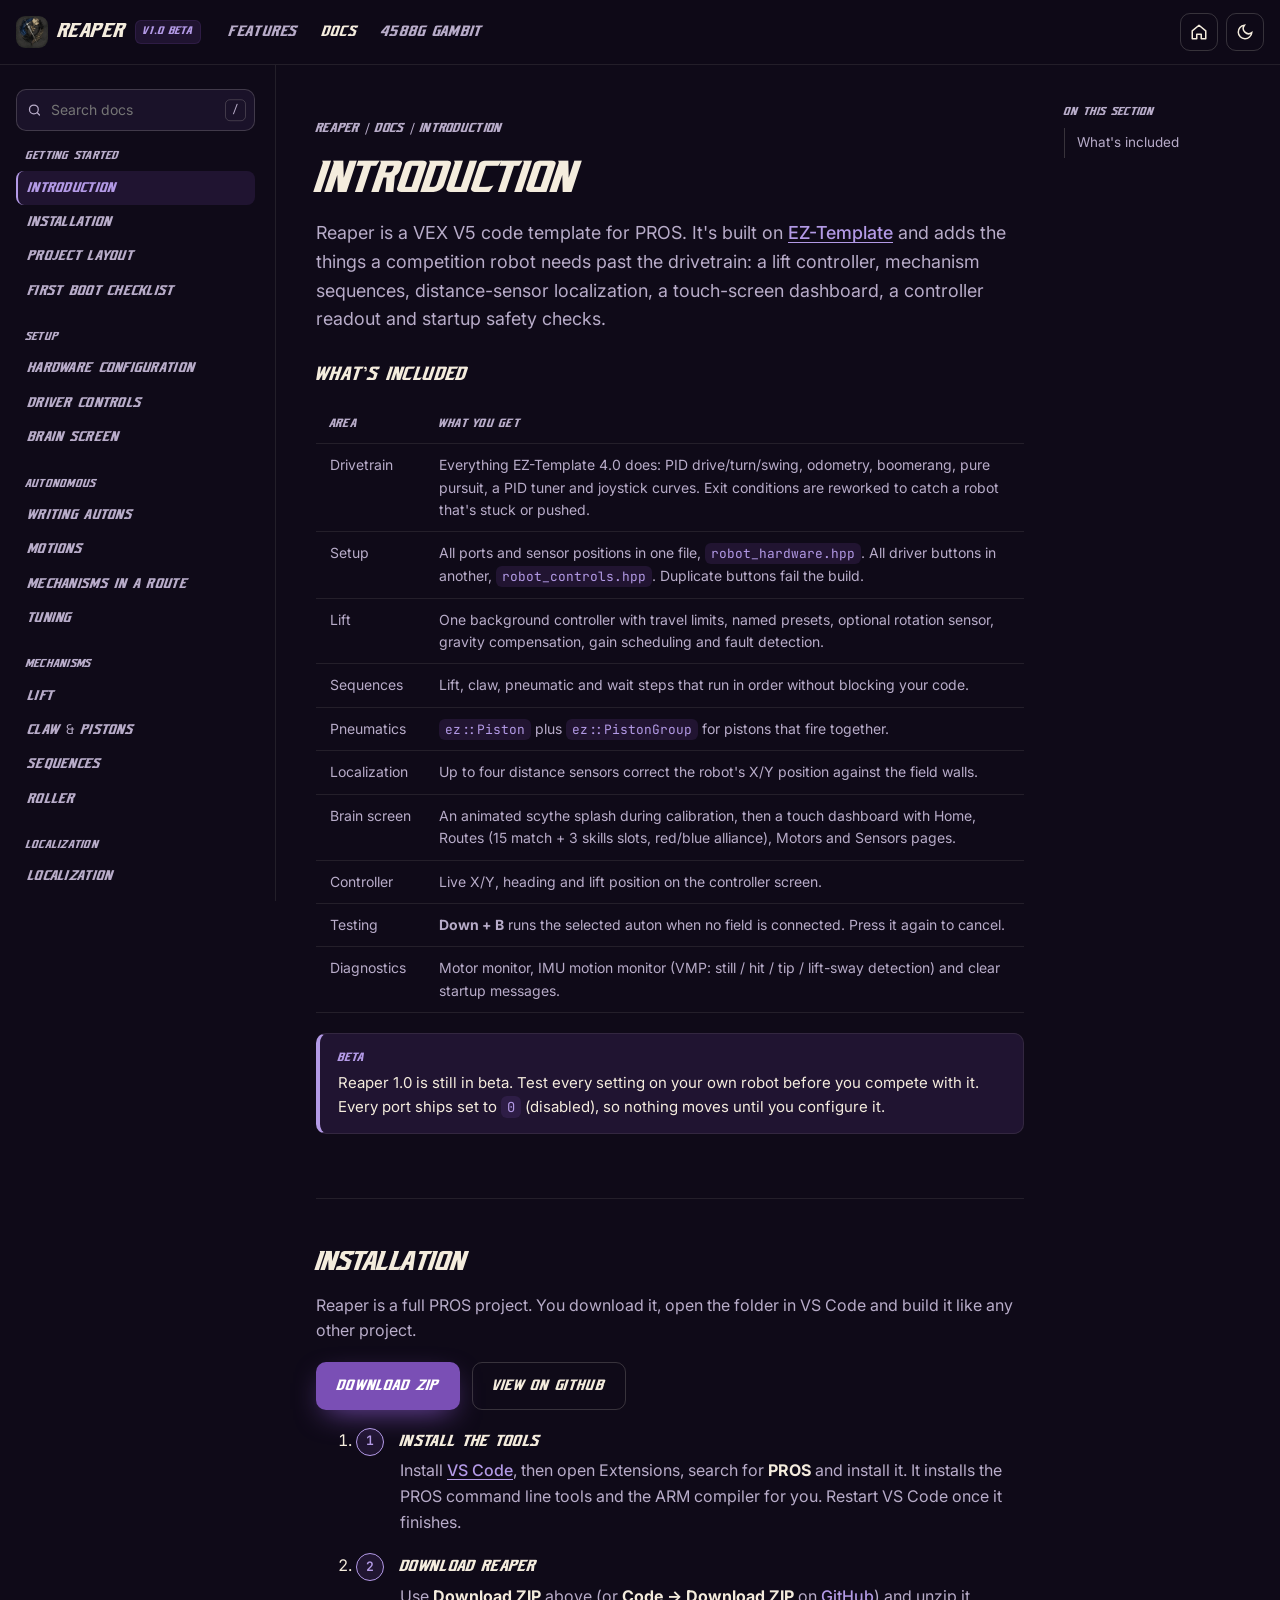
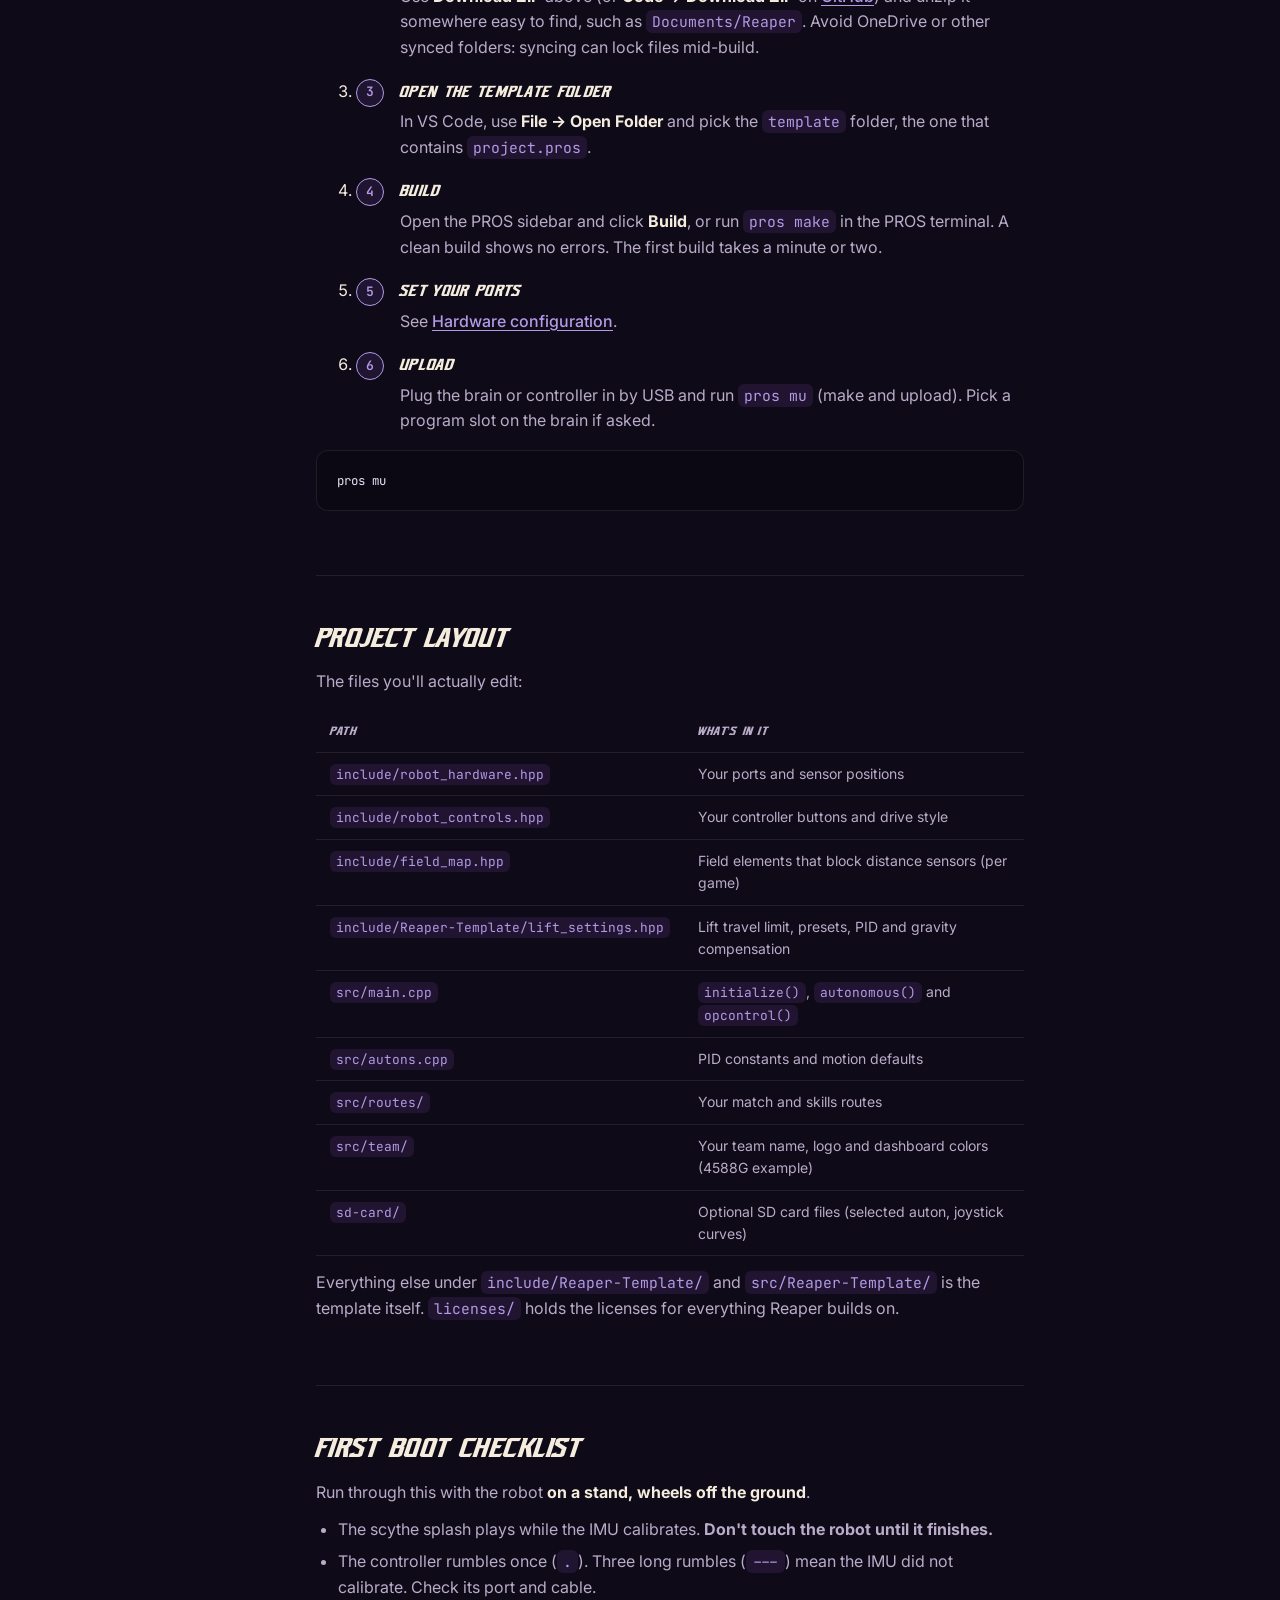
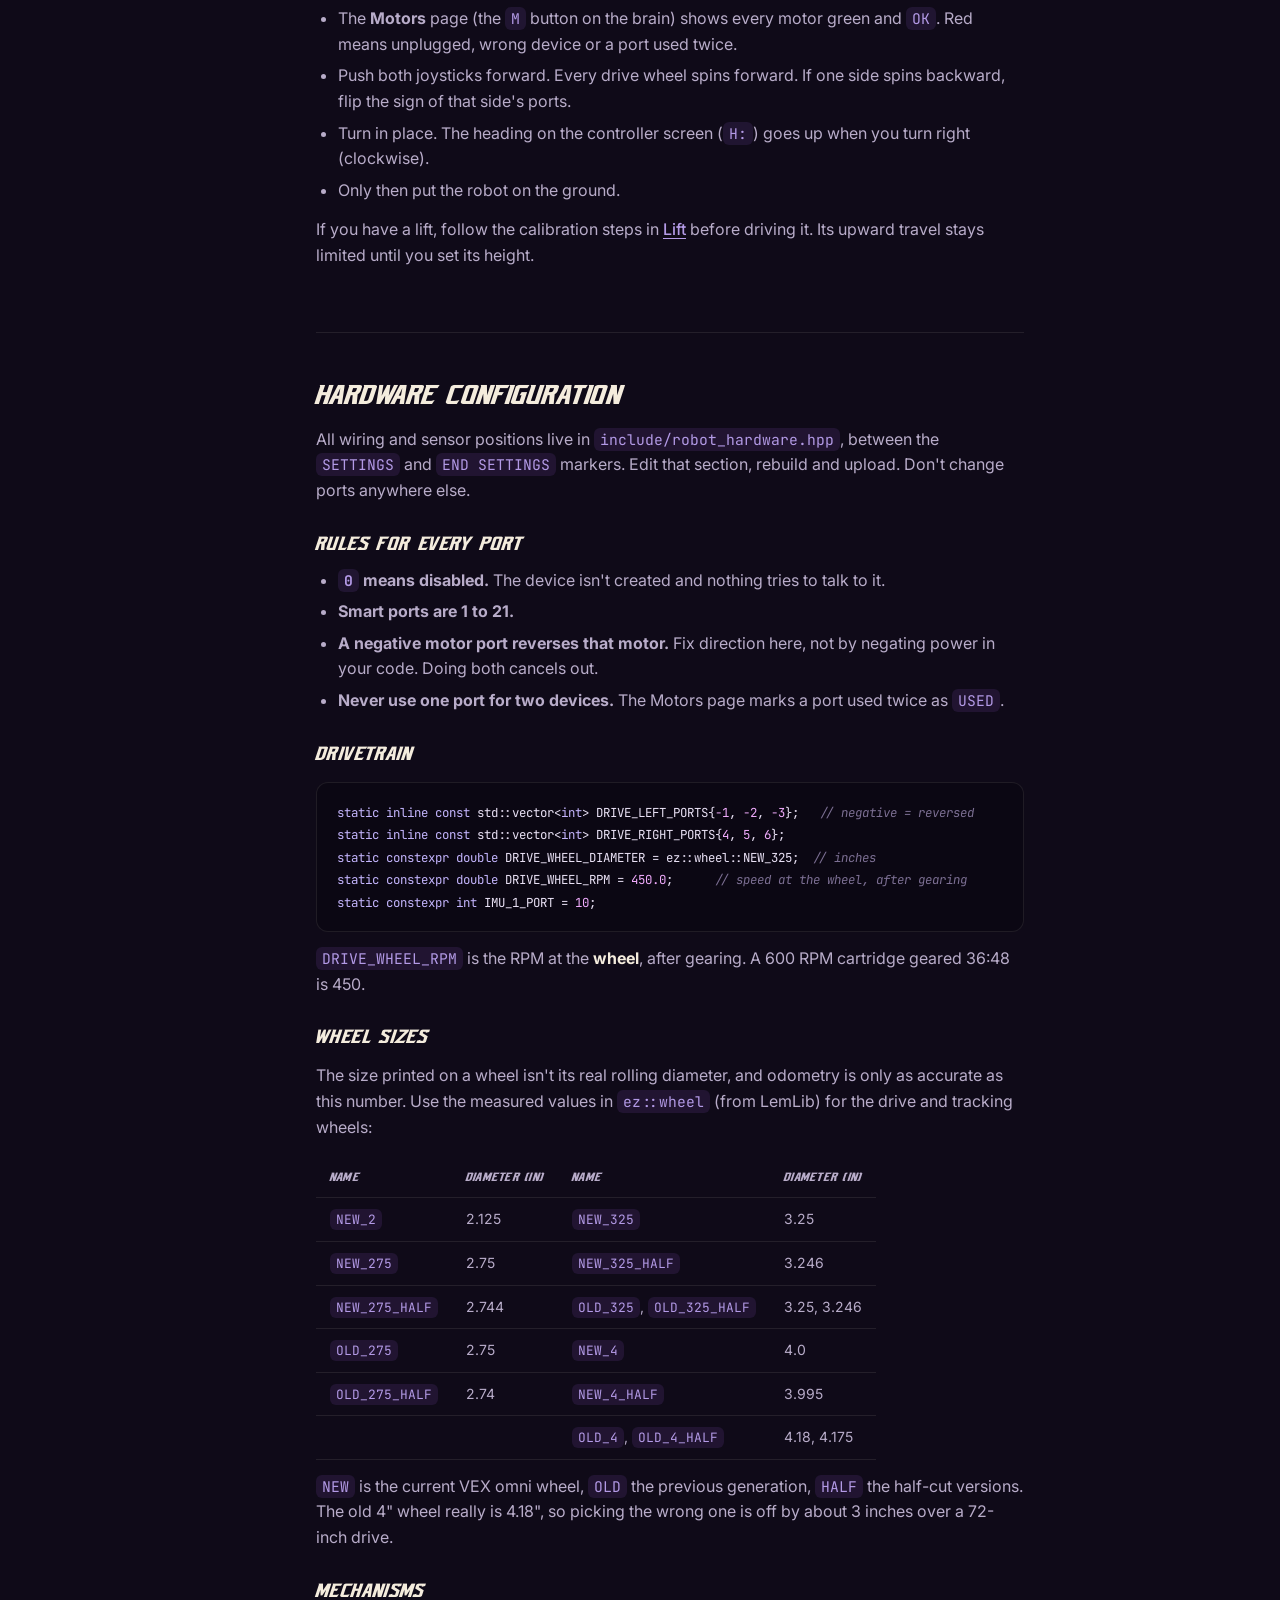
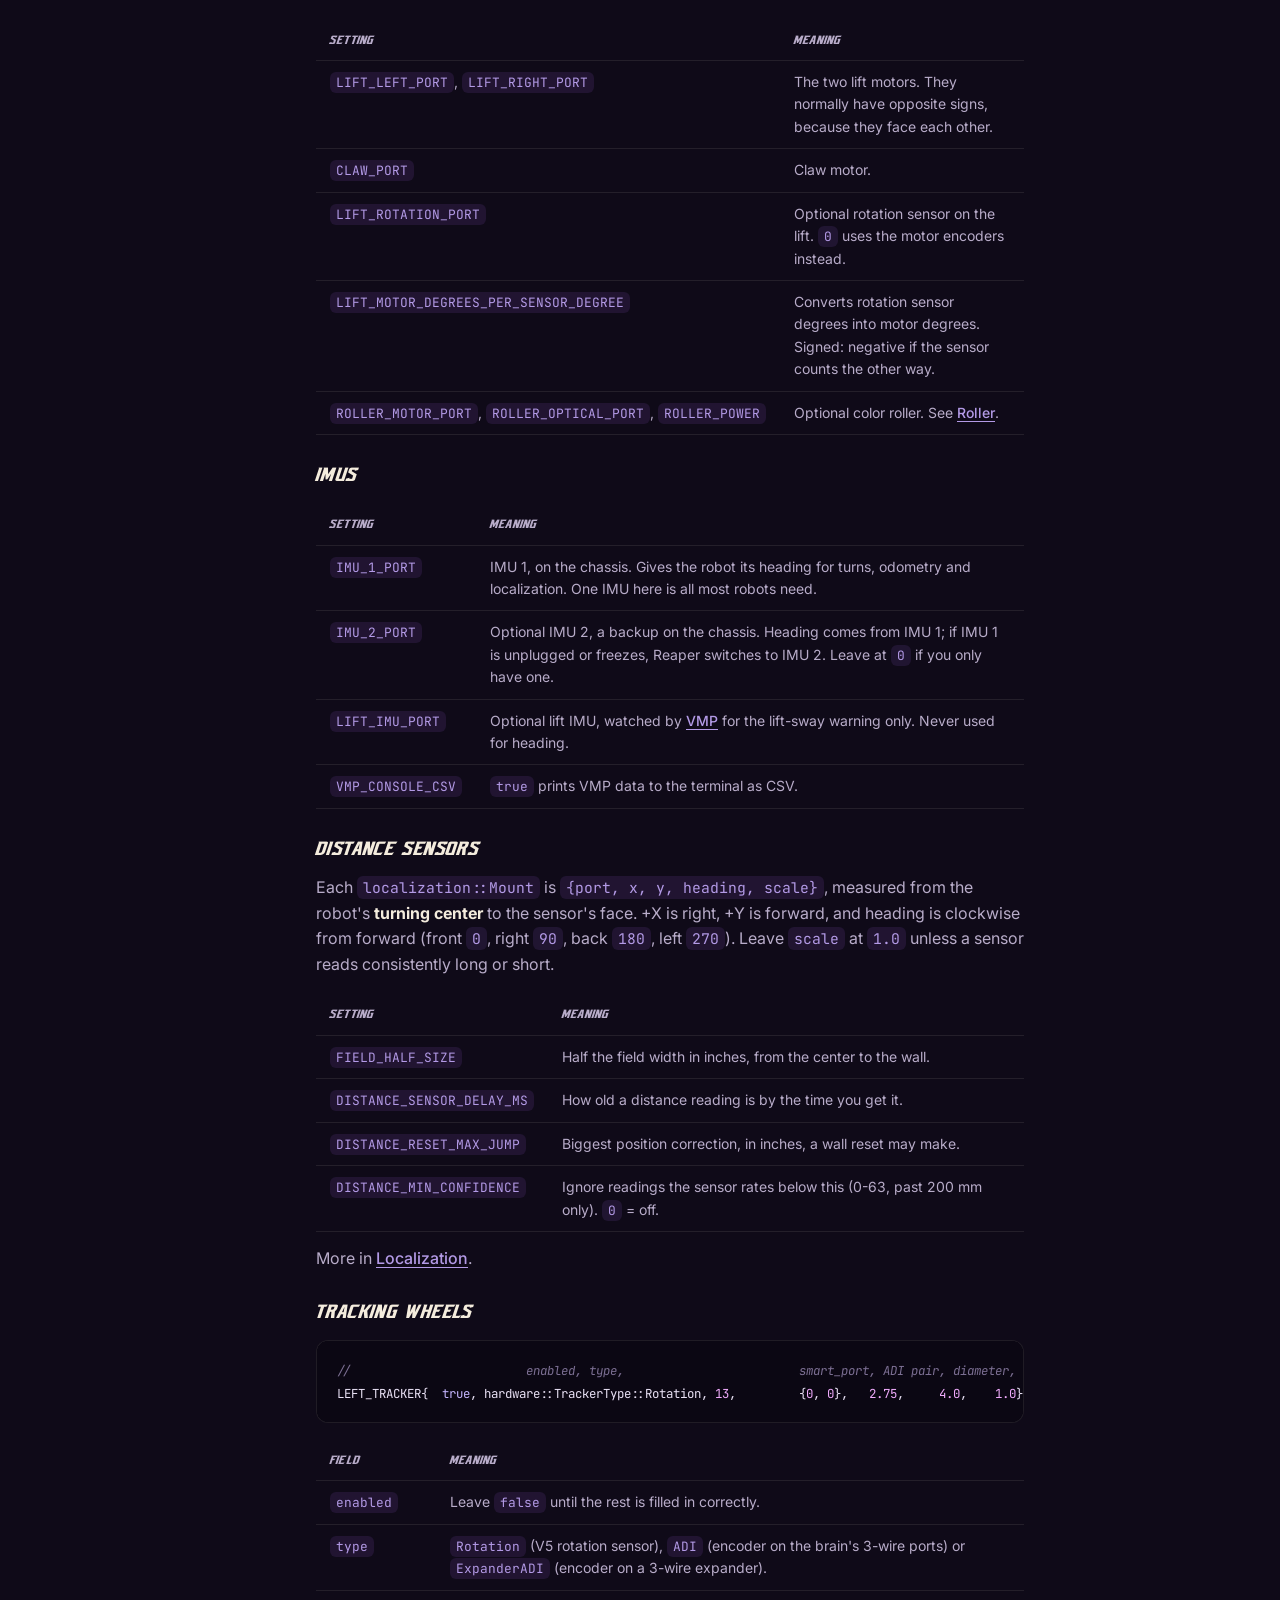
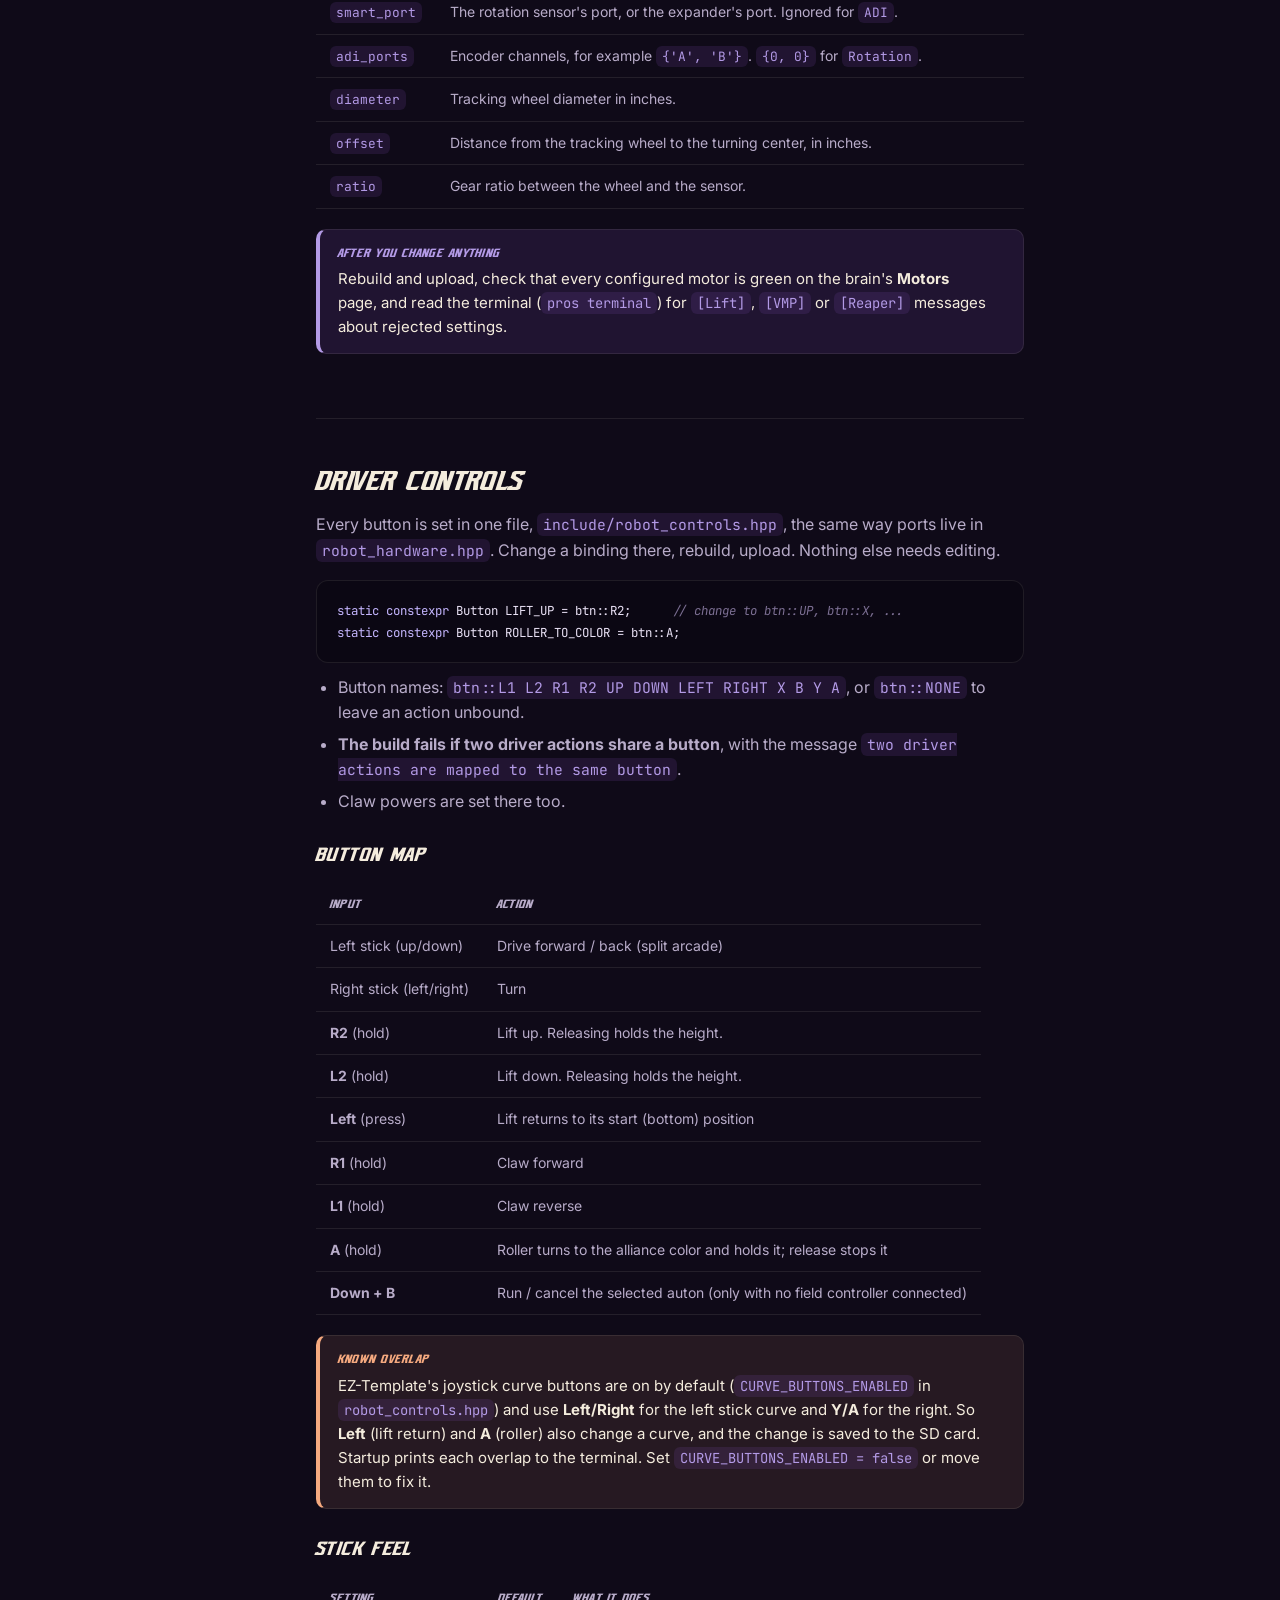
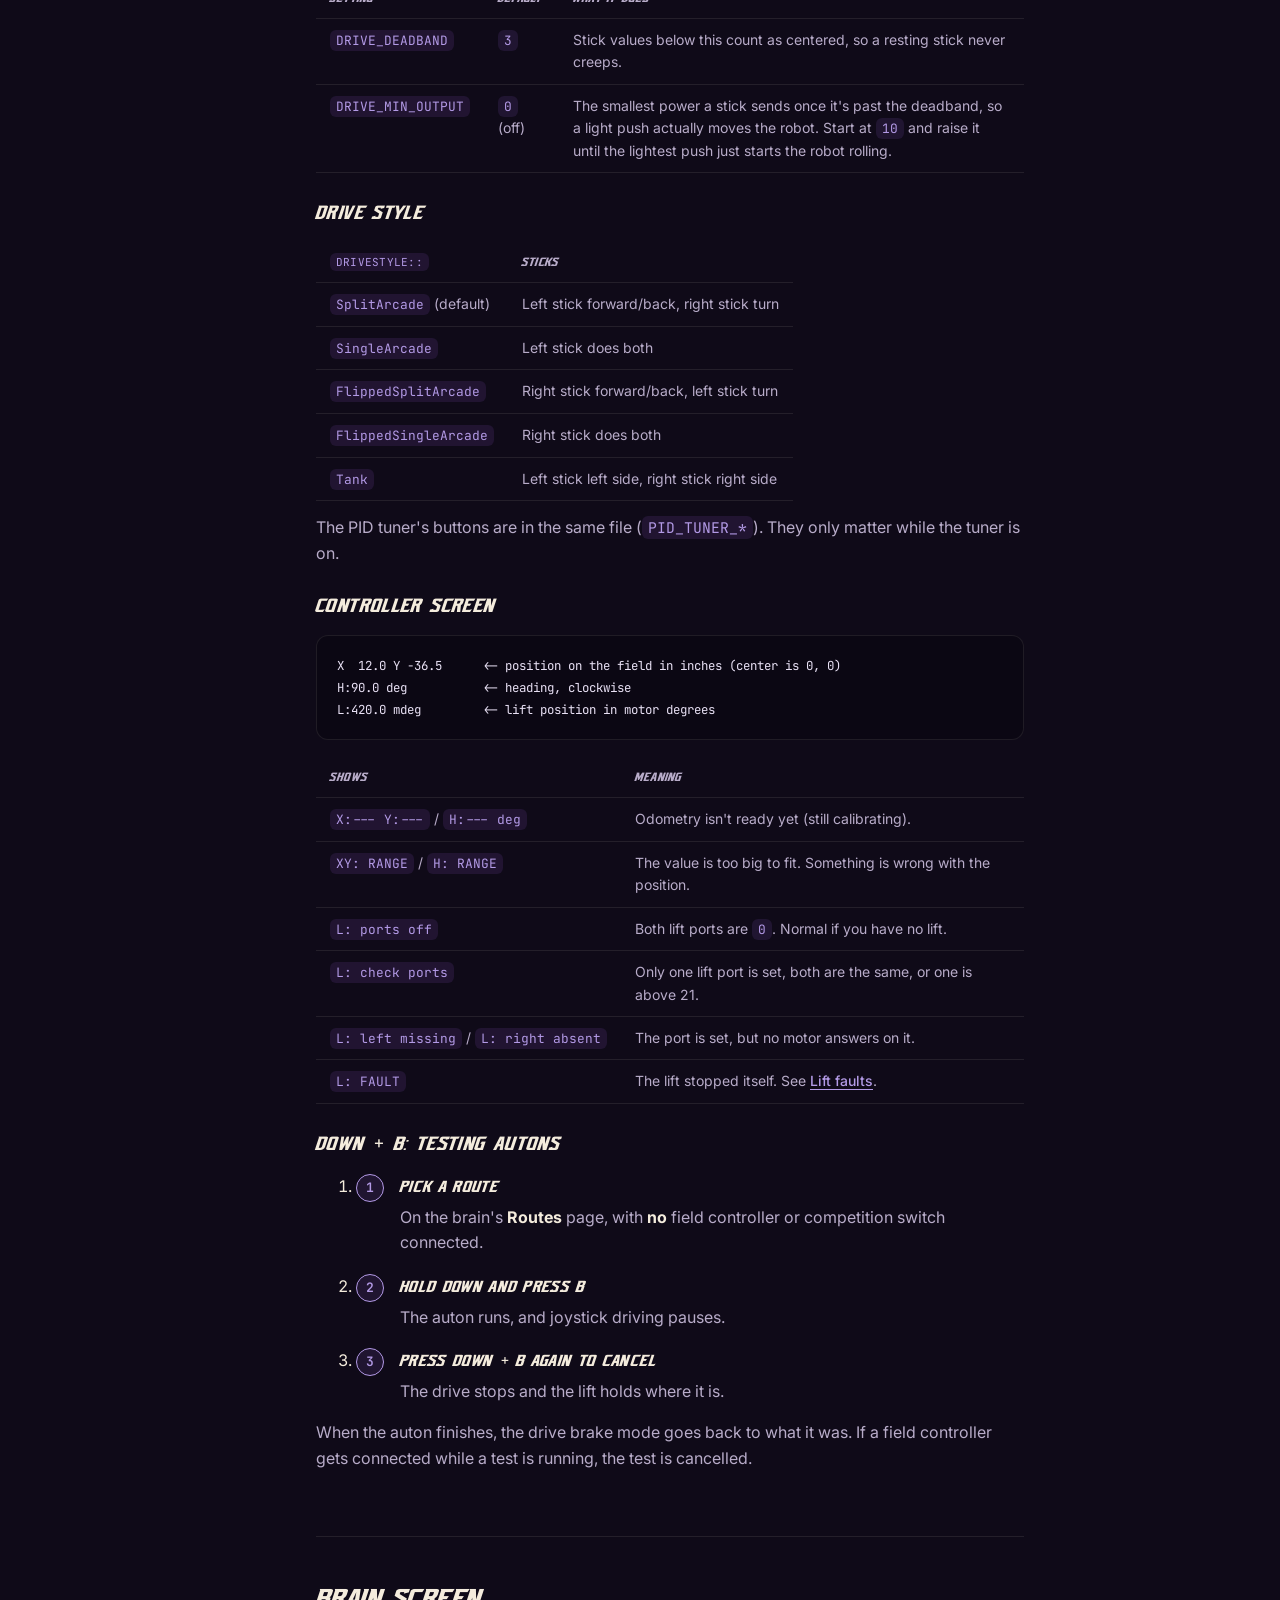
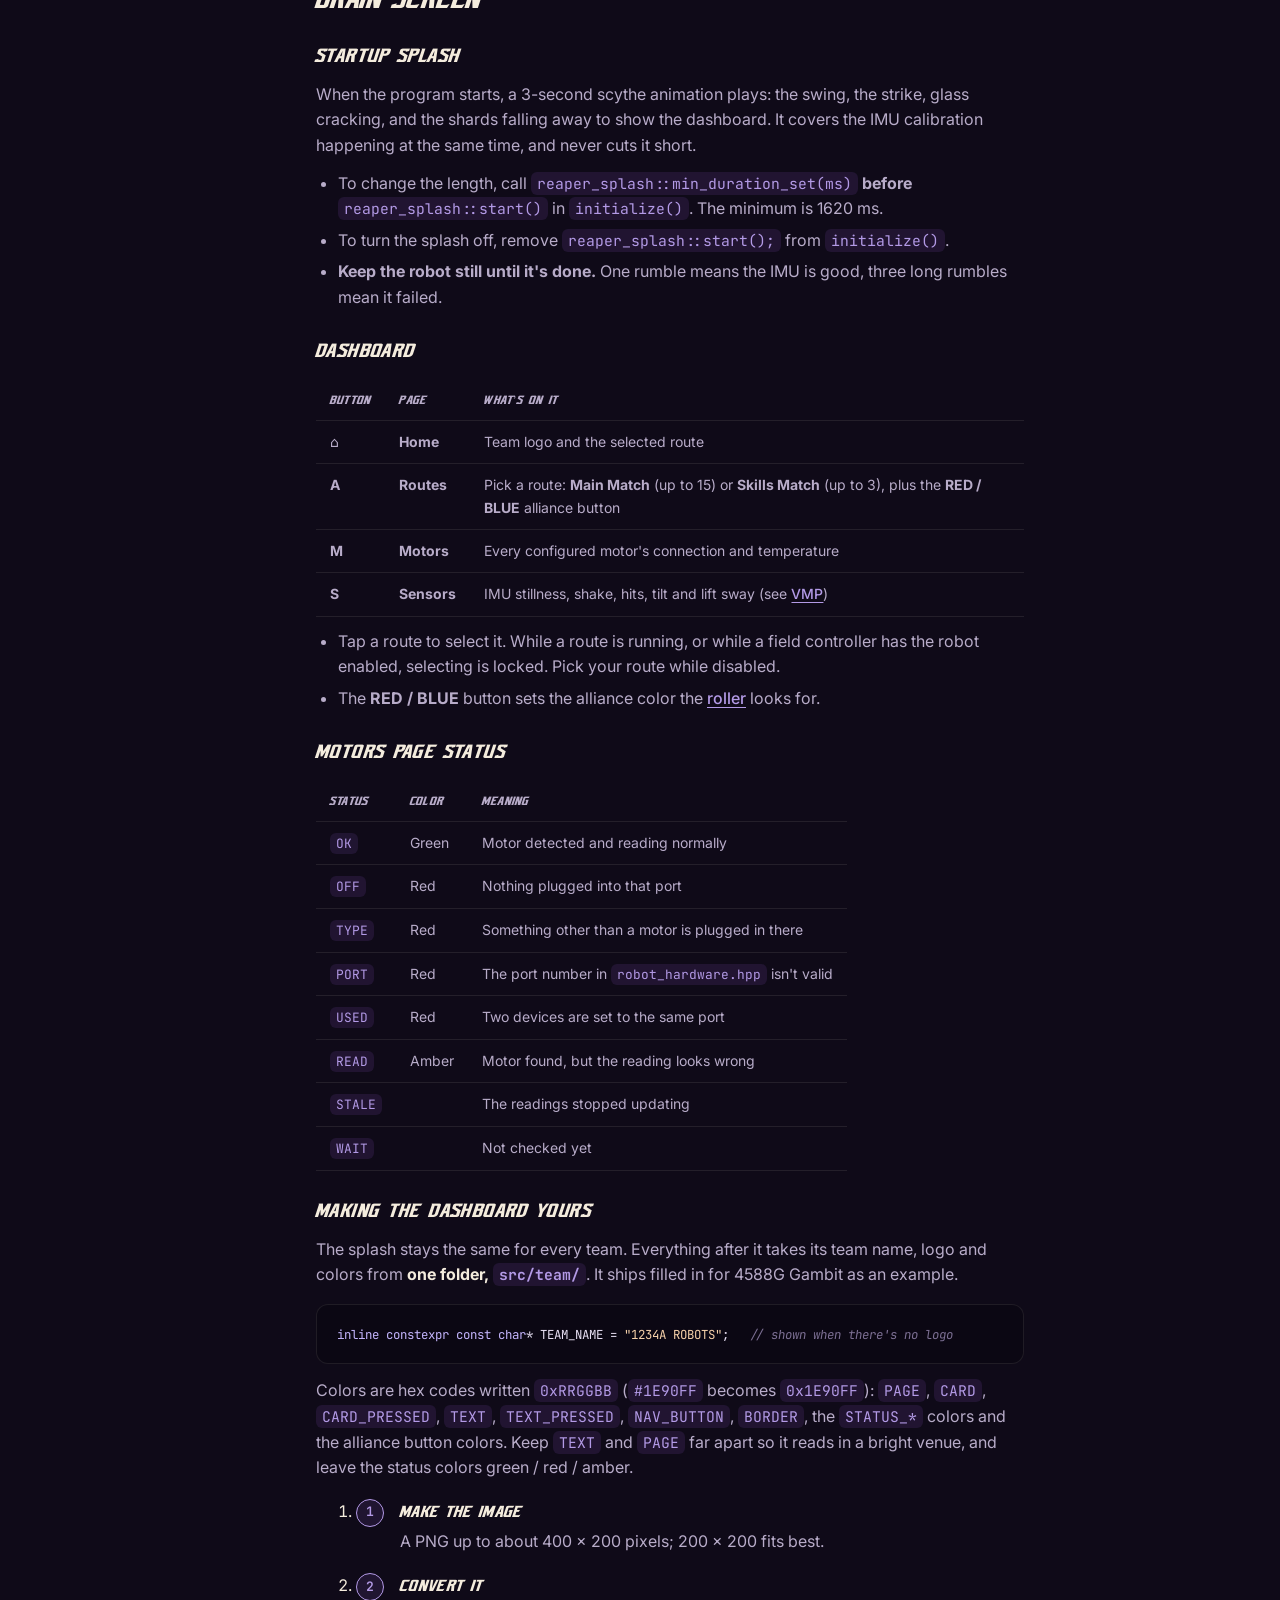
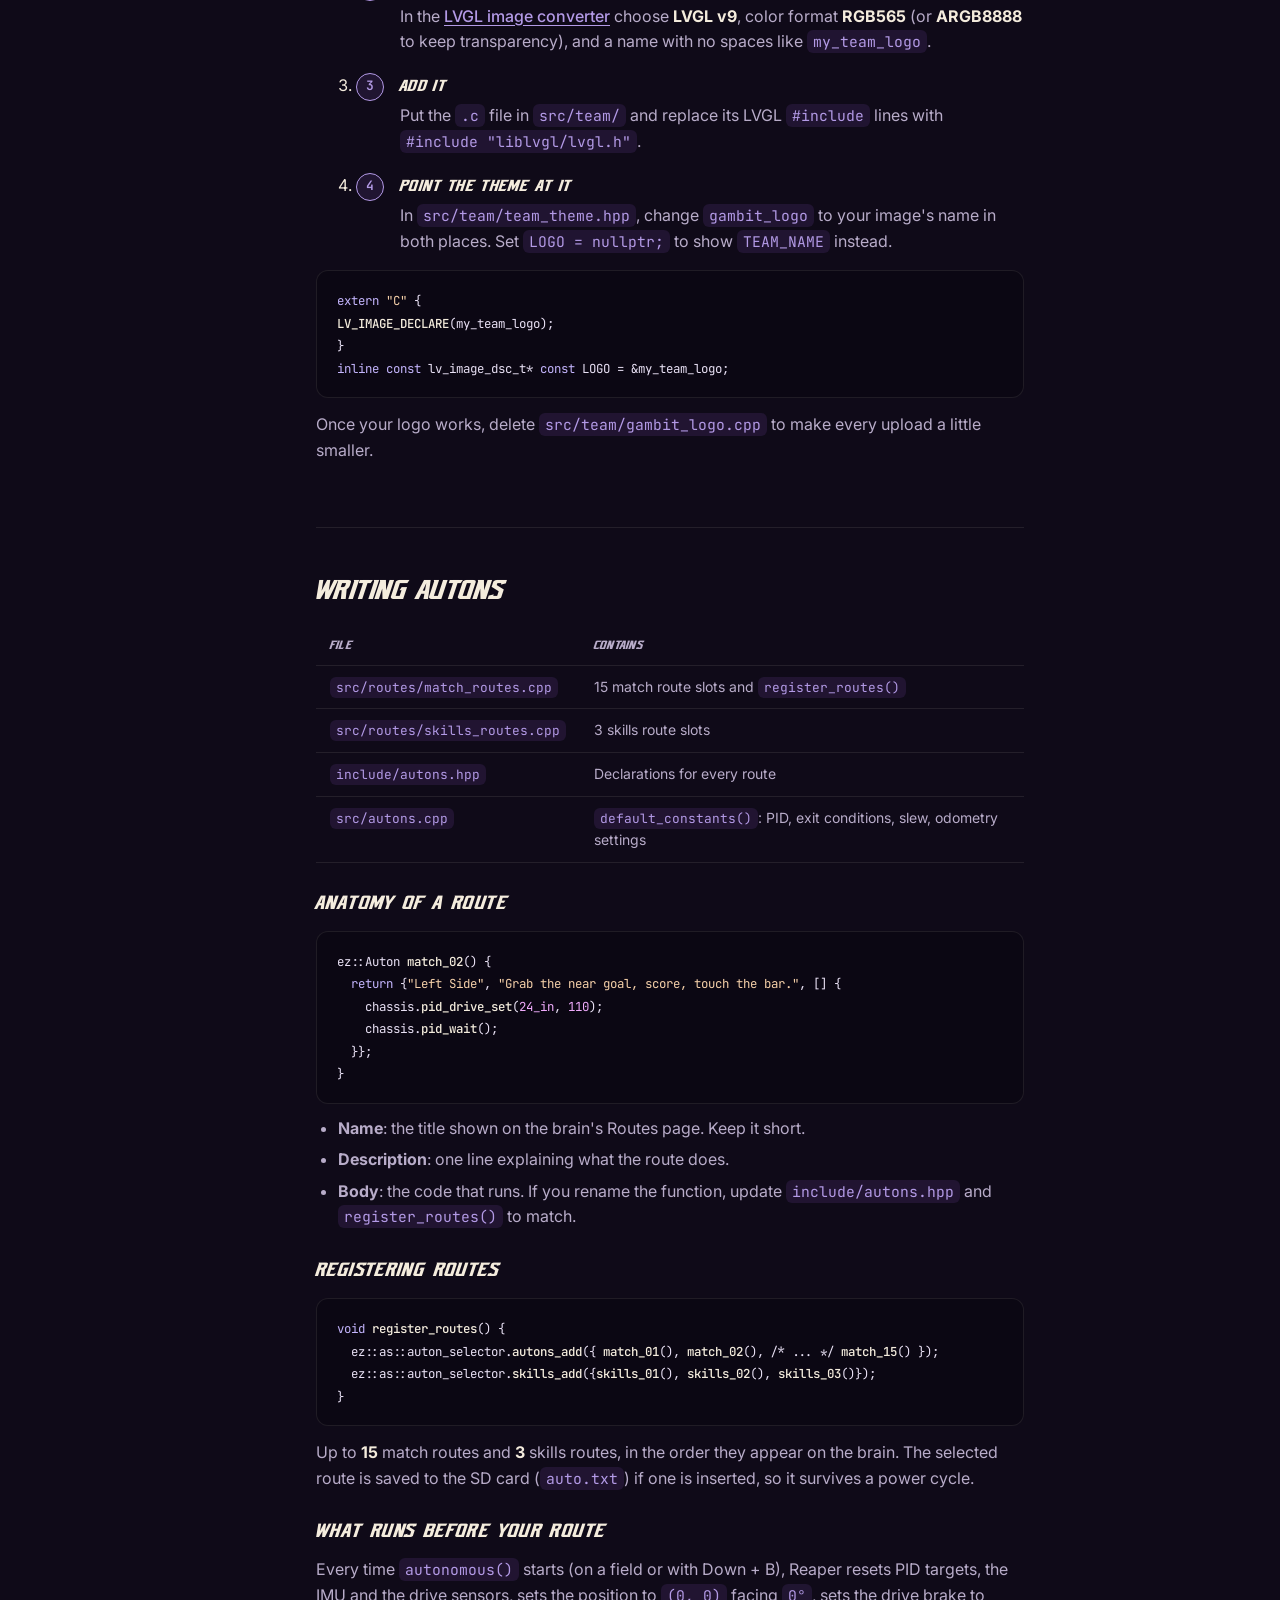
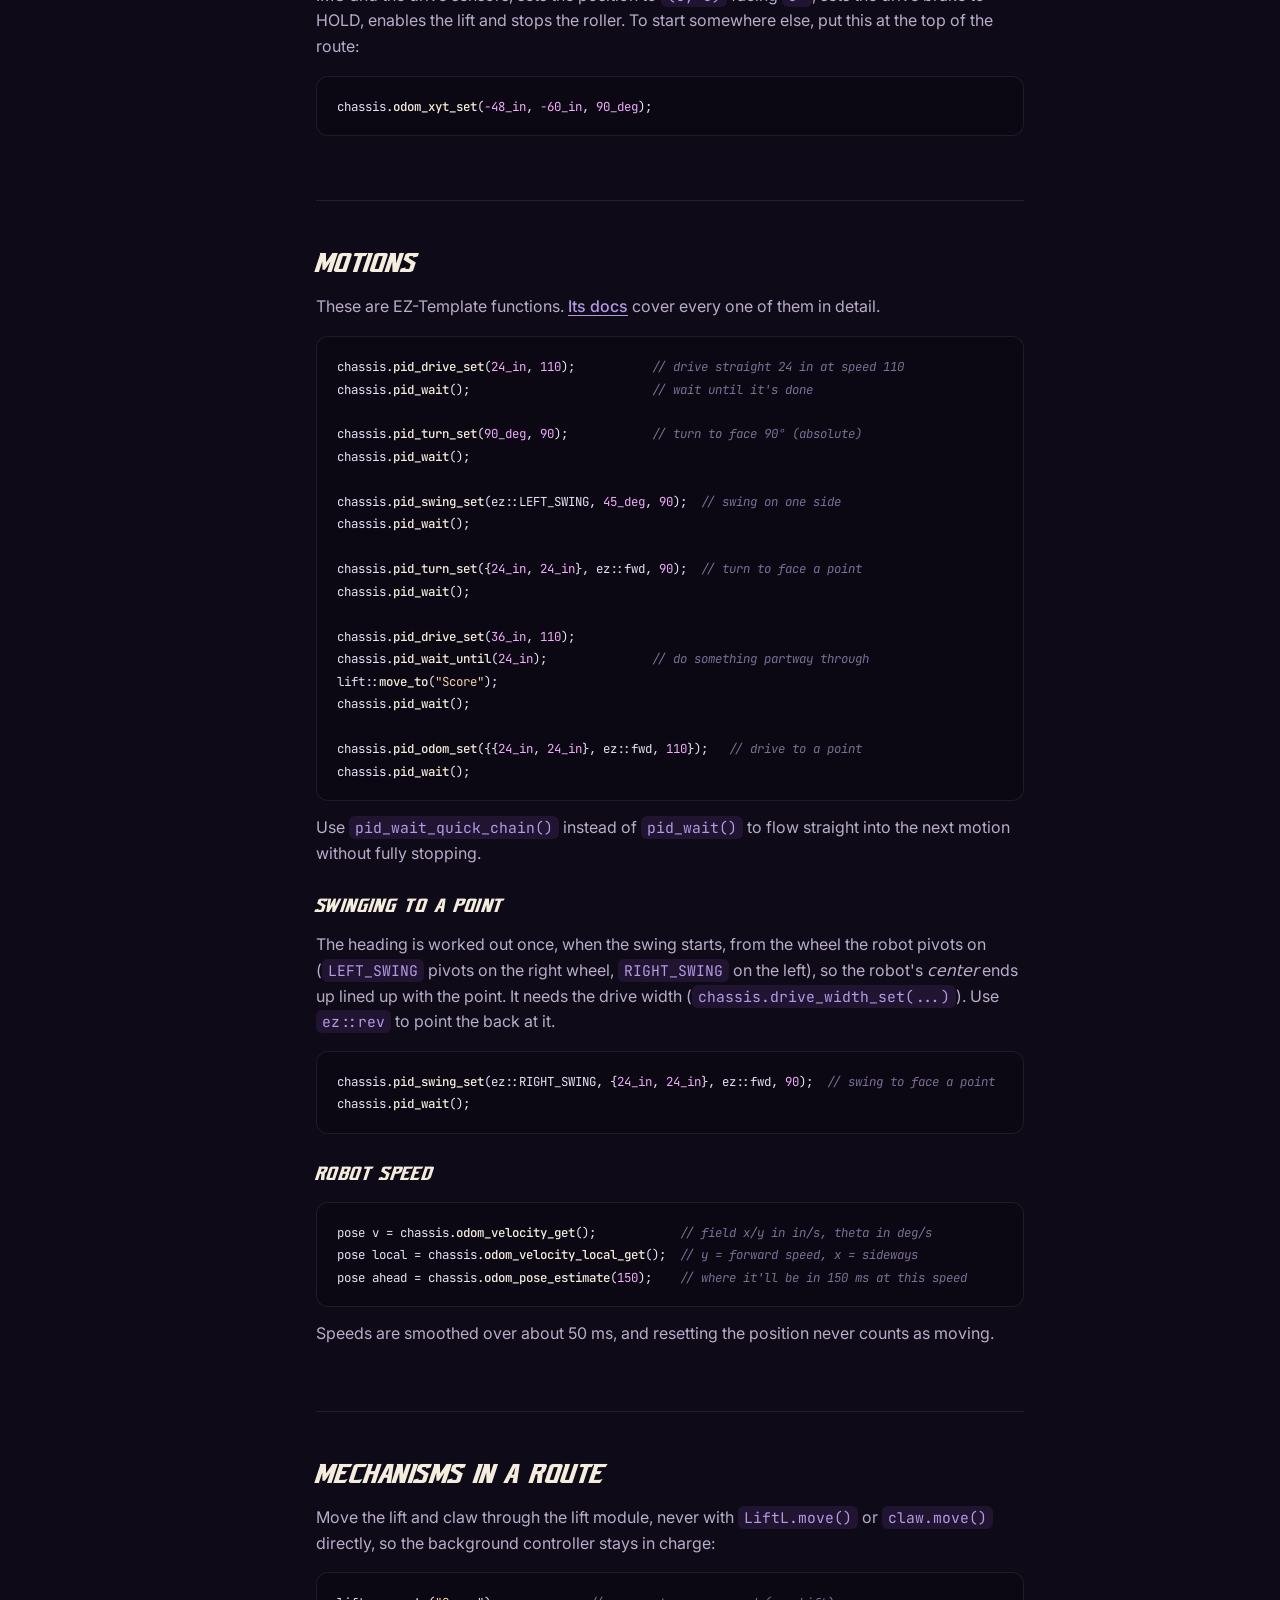
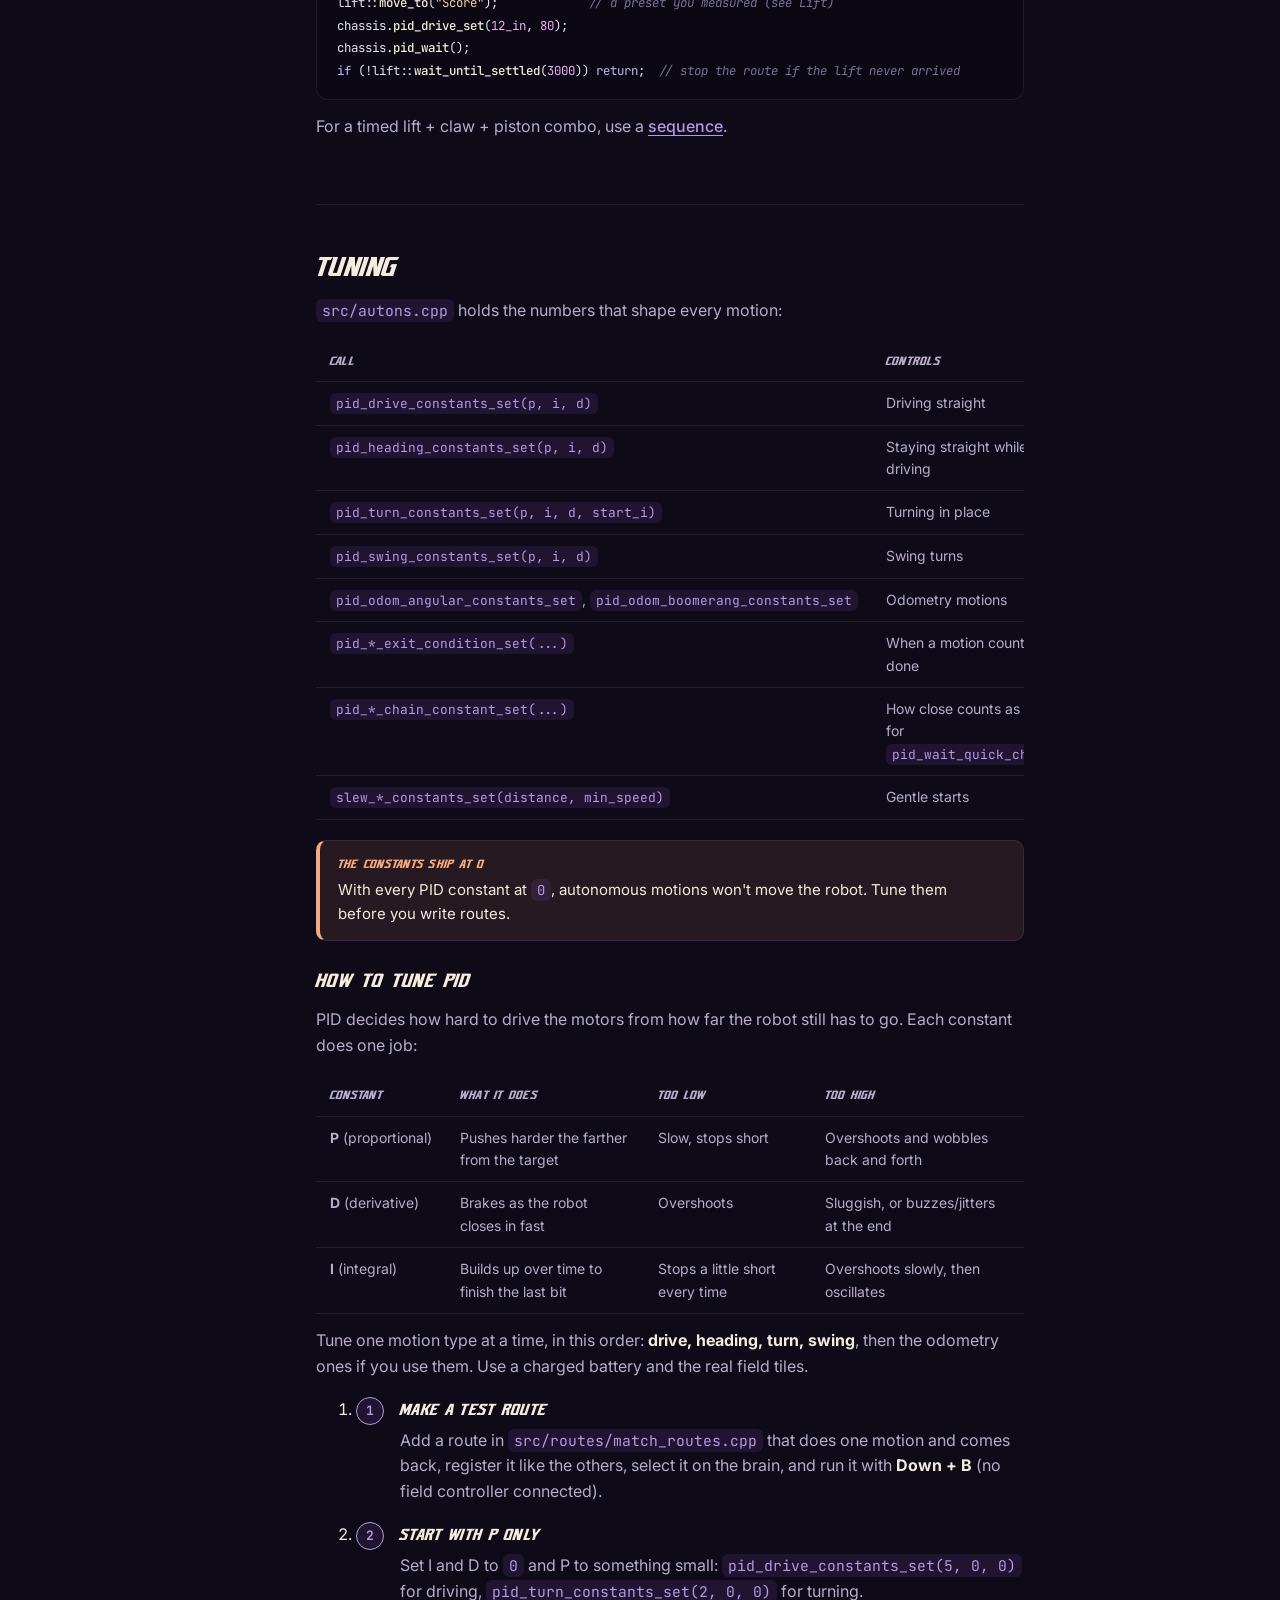
==== commit 5dfe7c5f: "Remove the RCL-Tracking row from the website credits Co-Authored-By: Claude Opus 5.5 <noreply@anthro" ====
--- a/docs/index.html
+++ b/docs/index.html
@@ -515,7 +515,7 @@
       <section class="doc-section" id="credits" data-title="Credits &amp; help">
         <h2>Credits &amp; help</h2>
 <p>Reaper is created and maintained by <strong>Za'Ron Lee</strong> (4588G Gambit). It started as an edited version of <a class="ez-link" href="https://ez-robotics.github.io/EZ-Template/" target="_blank" rel="noopener">EZ-Template</a> and grew from there. Thank you to the EZ-Robotics team.</p>
-<table class="api-table"><thead><tr><th>Project</th><th>Author</th><th>License</th></tr></thead><tbody><tr><td><a class="ez-link" href="https://github.com/EZ-Robotics/EZ-Template" target="_blank" rel="noopener">EZ-Template</a>, EZ-Units</td><td>EZ-Robotics</td><td>MPL-2.0</td></tr><tr><td>RW-Template</td><td>Richard Wang</td><td>MIT</td></tr><tr><td><a class="ez-link" href="https://github.com/purduesigbots/pros" target="_blank" rel="noopener">PROS</a>, OkapiLib</td><td>Purdue SIGBots</td><td>MPL-2.0</td></tr><tr><td><a class="ez-link" href="https://github.com/lvgl/lvgl" target="_blank" rel="noopener">LVGL</a></td><td>LVGL Kft</td><td>MIT</td></tr><tr><td><a class="ez-link" href="https://github.com/LemLib/LemLib" target="_blank" rel="noopener">LemLib</a> (ideas)</td><td>Liam Teale and contributors</td><td>MIT</td></tr><tr><td><a class="ez-link" href="https://github.com/jiazegao/RCL-Tracking" target="_blank" rel="noopener">RCL-Tracking</a> (ideas)</td><td>jiazegao</td><td>-</td></tr></tbody></table>
+<table class="api-table"><thead><tr><th>Project</th><th>Author</th><th>License</th></tr></thead><tbody><tr><td><a class="ez-link" href="https://github.com/EZ-Robotics/EZ-Template" target="_blank" rel="noopener">EZ-Template</a>, EZ-Units</td><td>EZ-Robotics</td><td>MPL-2.0</td></tr><tr><td>RW-Template</td><td>Richard Wang</td><td>MIT</td></tr><tr><td><a class="ez-link" href="https://github.com/purduesigbots/pros" target="_blank" rel="noopener">PROS</a>, OkapiLib</td><td>Purdue SIGBots</td><td>MPL-2.0</td></tr><tr><td><a class="ez-link" href="https://github.com/lvgl/lvgl" target="_blank" rel="noopener">LVGL</a></td><td>LVGL Kft</td><td>MIT</td></tr><tr><td><a class="ez-link" href="https://github.com/LemLib/LemLib" target="_blank" rel="noopener">LemLib</a> (ideas)</td><td>Liam Teale and contributors</td><td>MIT</td></tr></tbody></table>
 <p>Thanks also to <a class="ez-link" href="https://github.com/AlexBryan1/LightLib" target="_blank" rel="noopener">LightLib</a> by Alex Bryan, for helping with parts of the auton selector.</p>
 <p>Reaper is released under the Mozilla Public License 2.0. The full license texts are in the <code>licenses/</code> folder, and <code>CREDITS.md</code> on <a class="ez-link" href="https://github.com/okimzaron/Reaperlib" target="_blank" rel="noopener">GitHub</a> says exactly what came from where. If you fork Reaper, keep <code>LICENSE.md</code>, <code>CREDITS.md</code>, <code>licenses/</code> and the header at the top of each file.</p>
 <div class="callout"><b>Need help?</b><p>Email <a class="ez-link" href="mailto:zaronworks@gmail.com">zaronworks@gmail.com</a>, message <strong>okimzaron</strong> on Discord, or <a class="ez-link" href="https://github.com/okimzaron/Reaperlib/issues" target="_blank" rel="noopener">open an issue on GitHub</a>. Include your Reaper version, PROS kernel version (<code>pros conduct info-project</code>), what you expected, what happened, and the terminal output.</p></div>
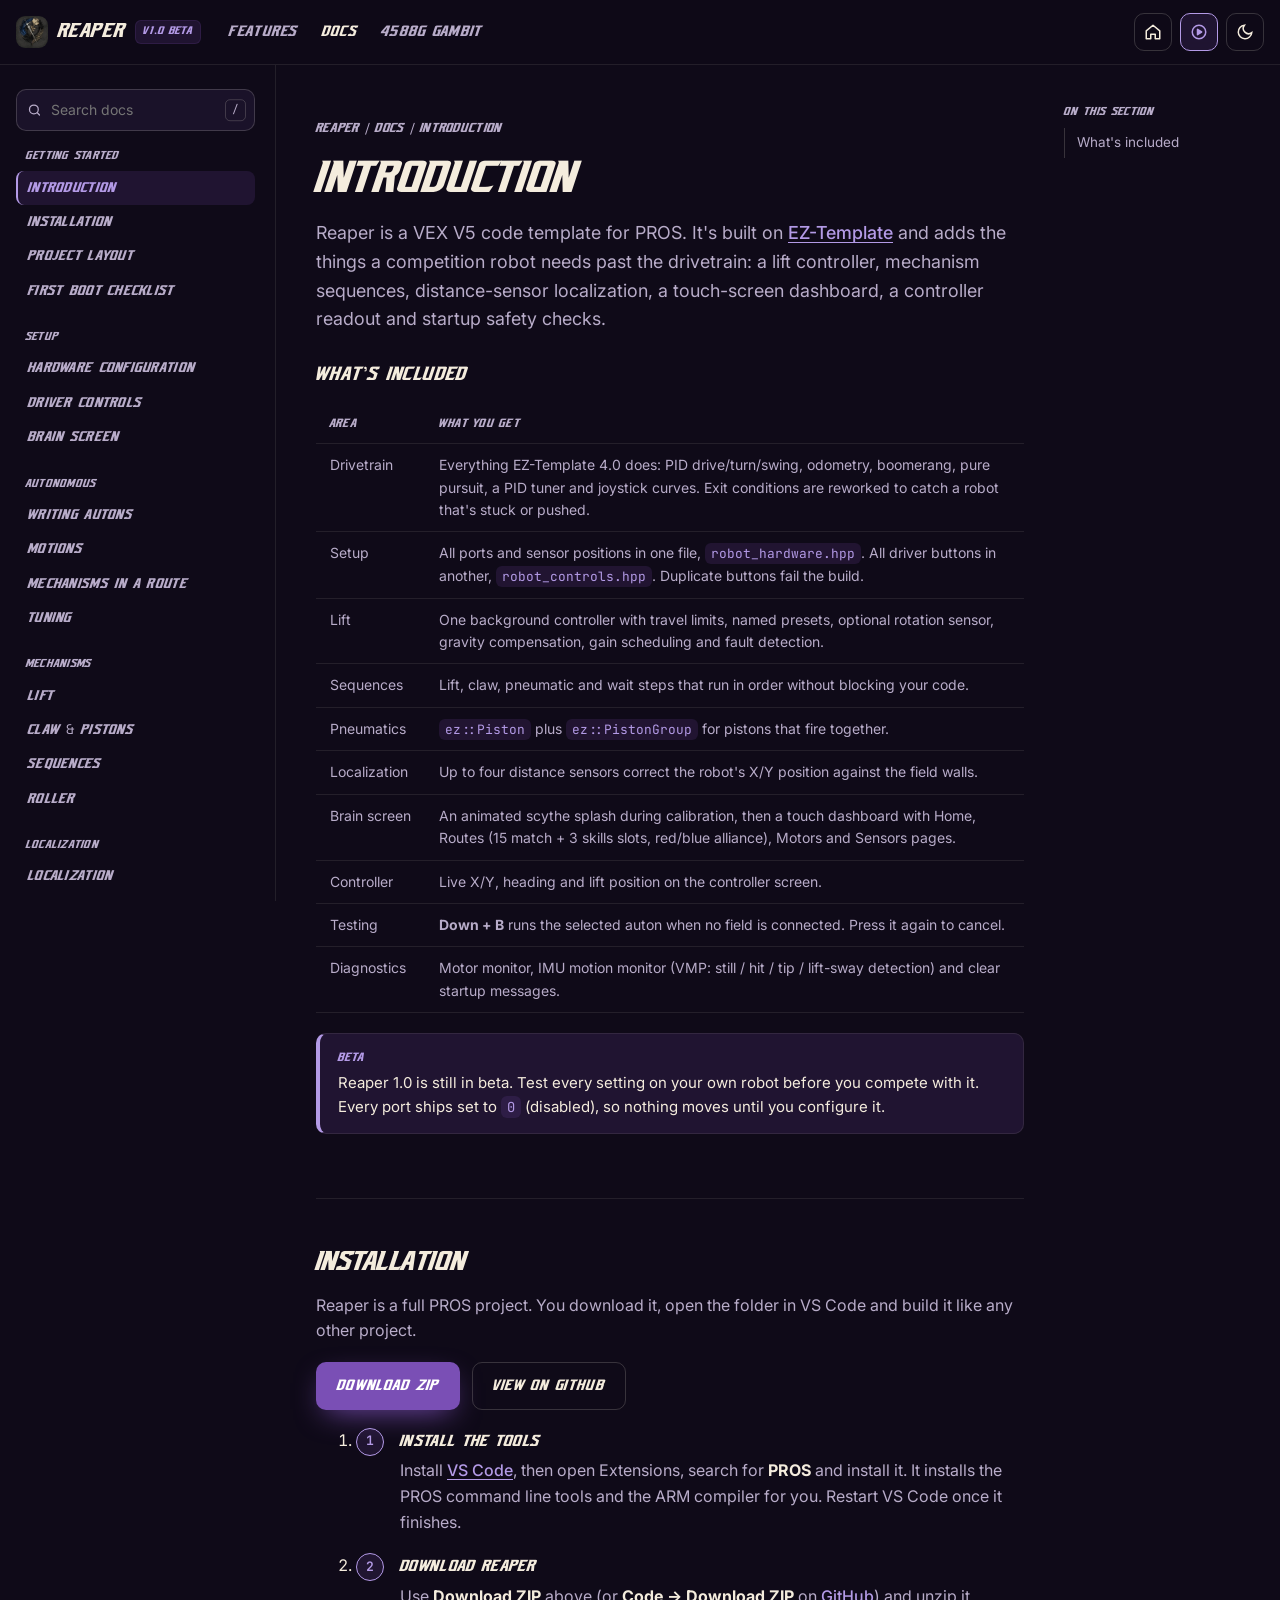
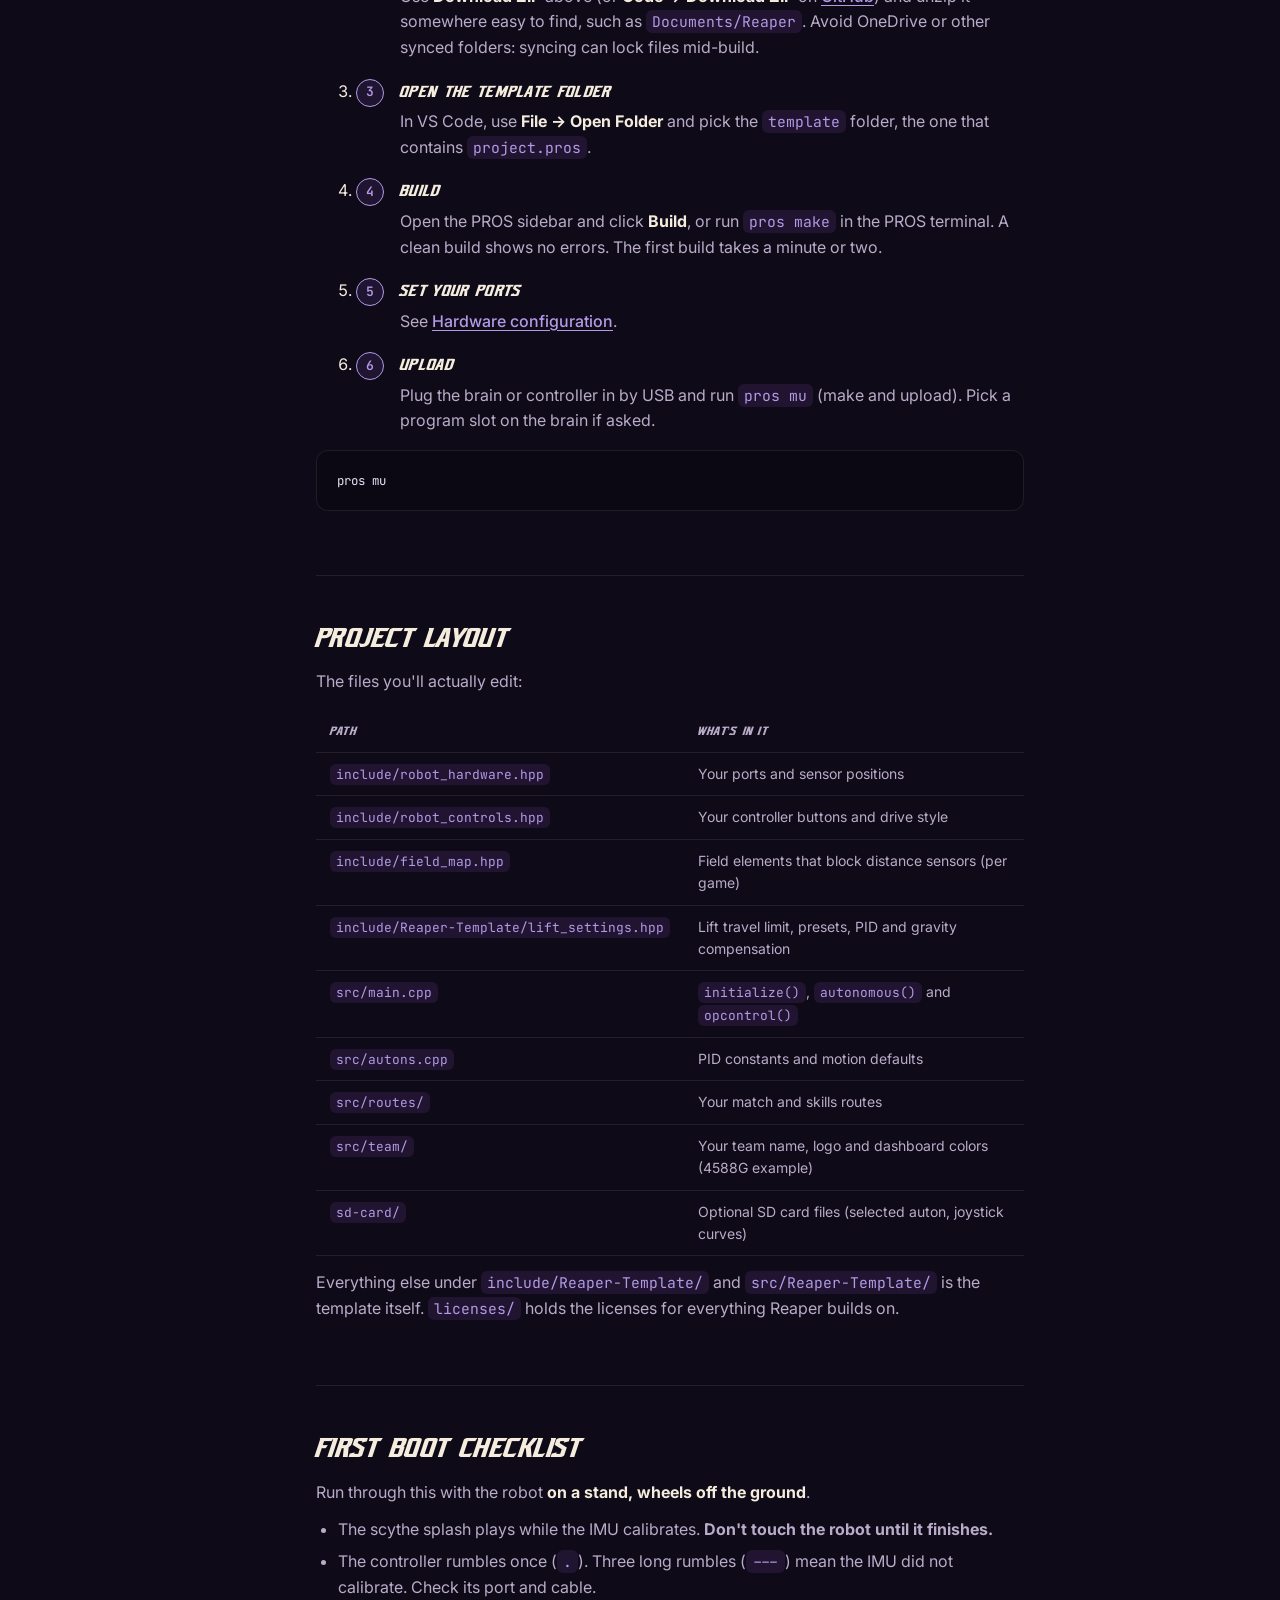
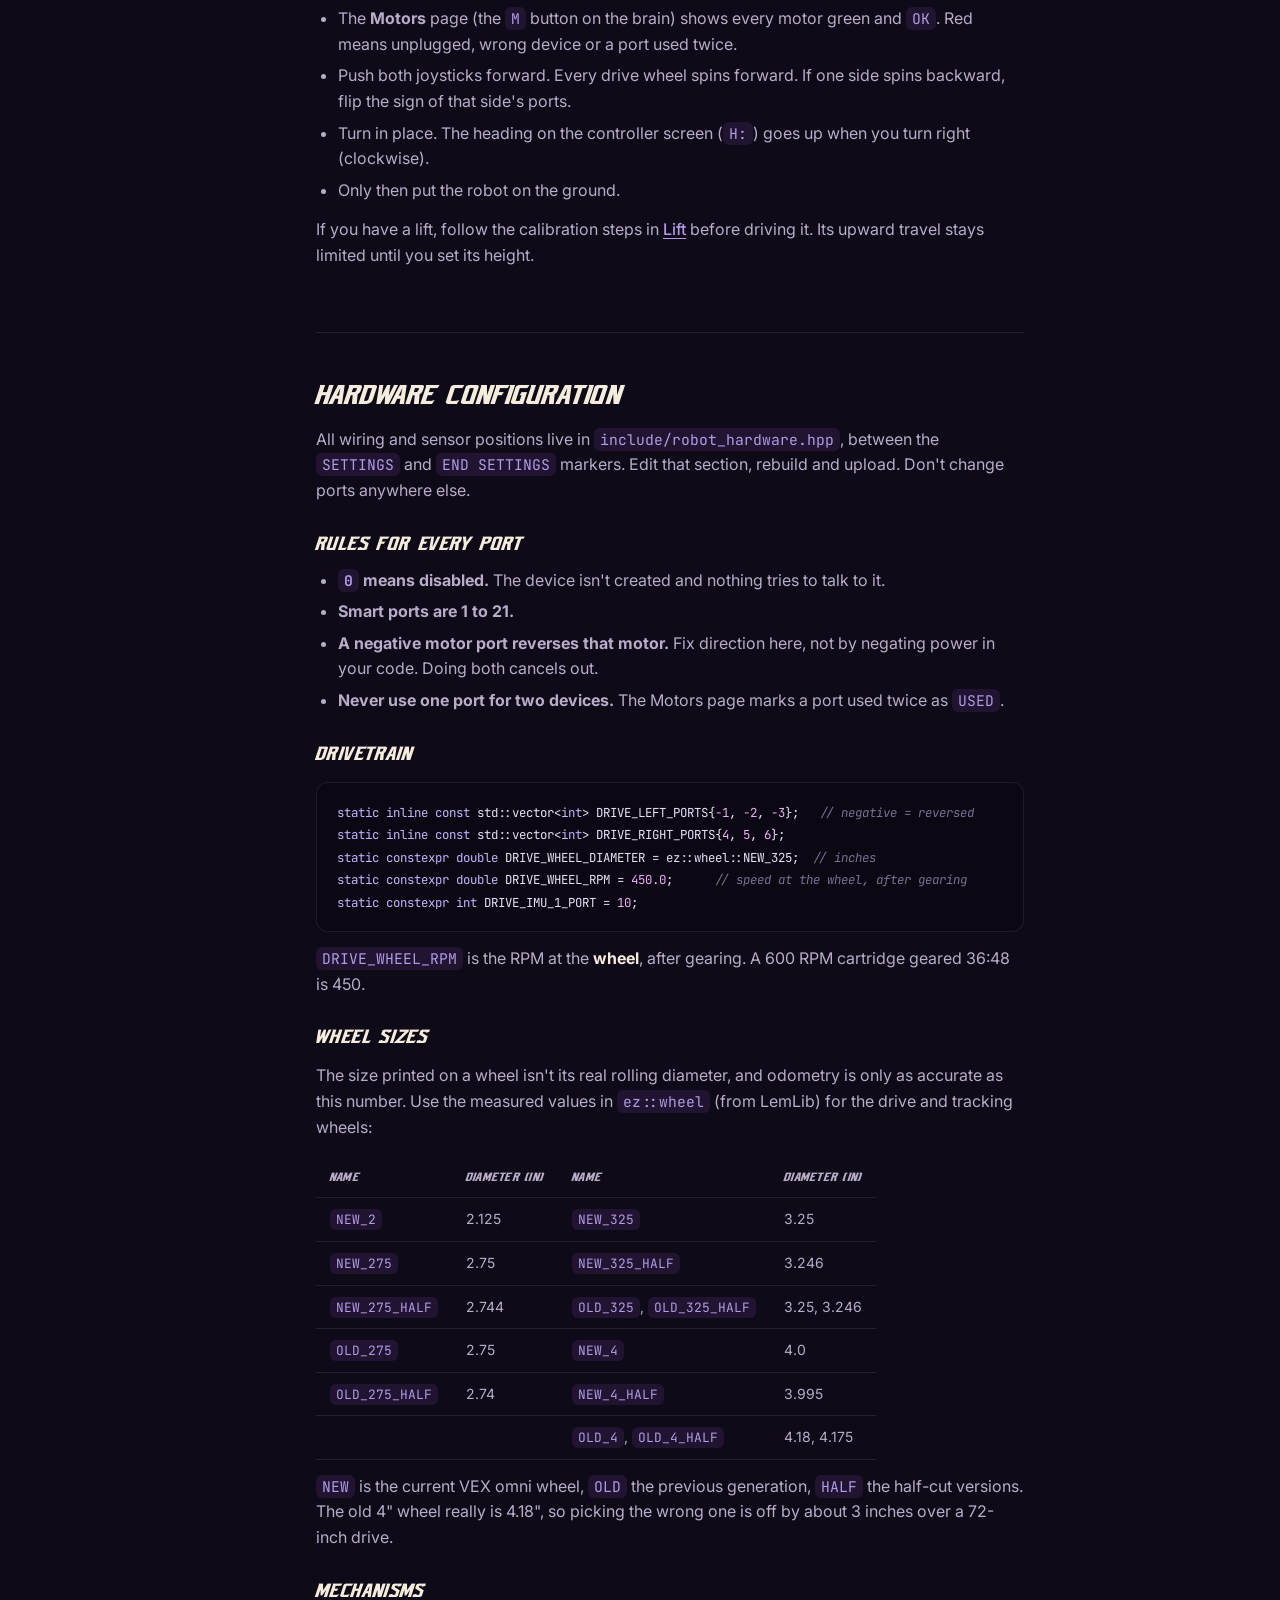
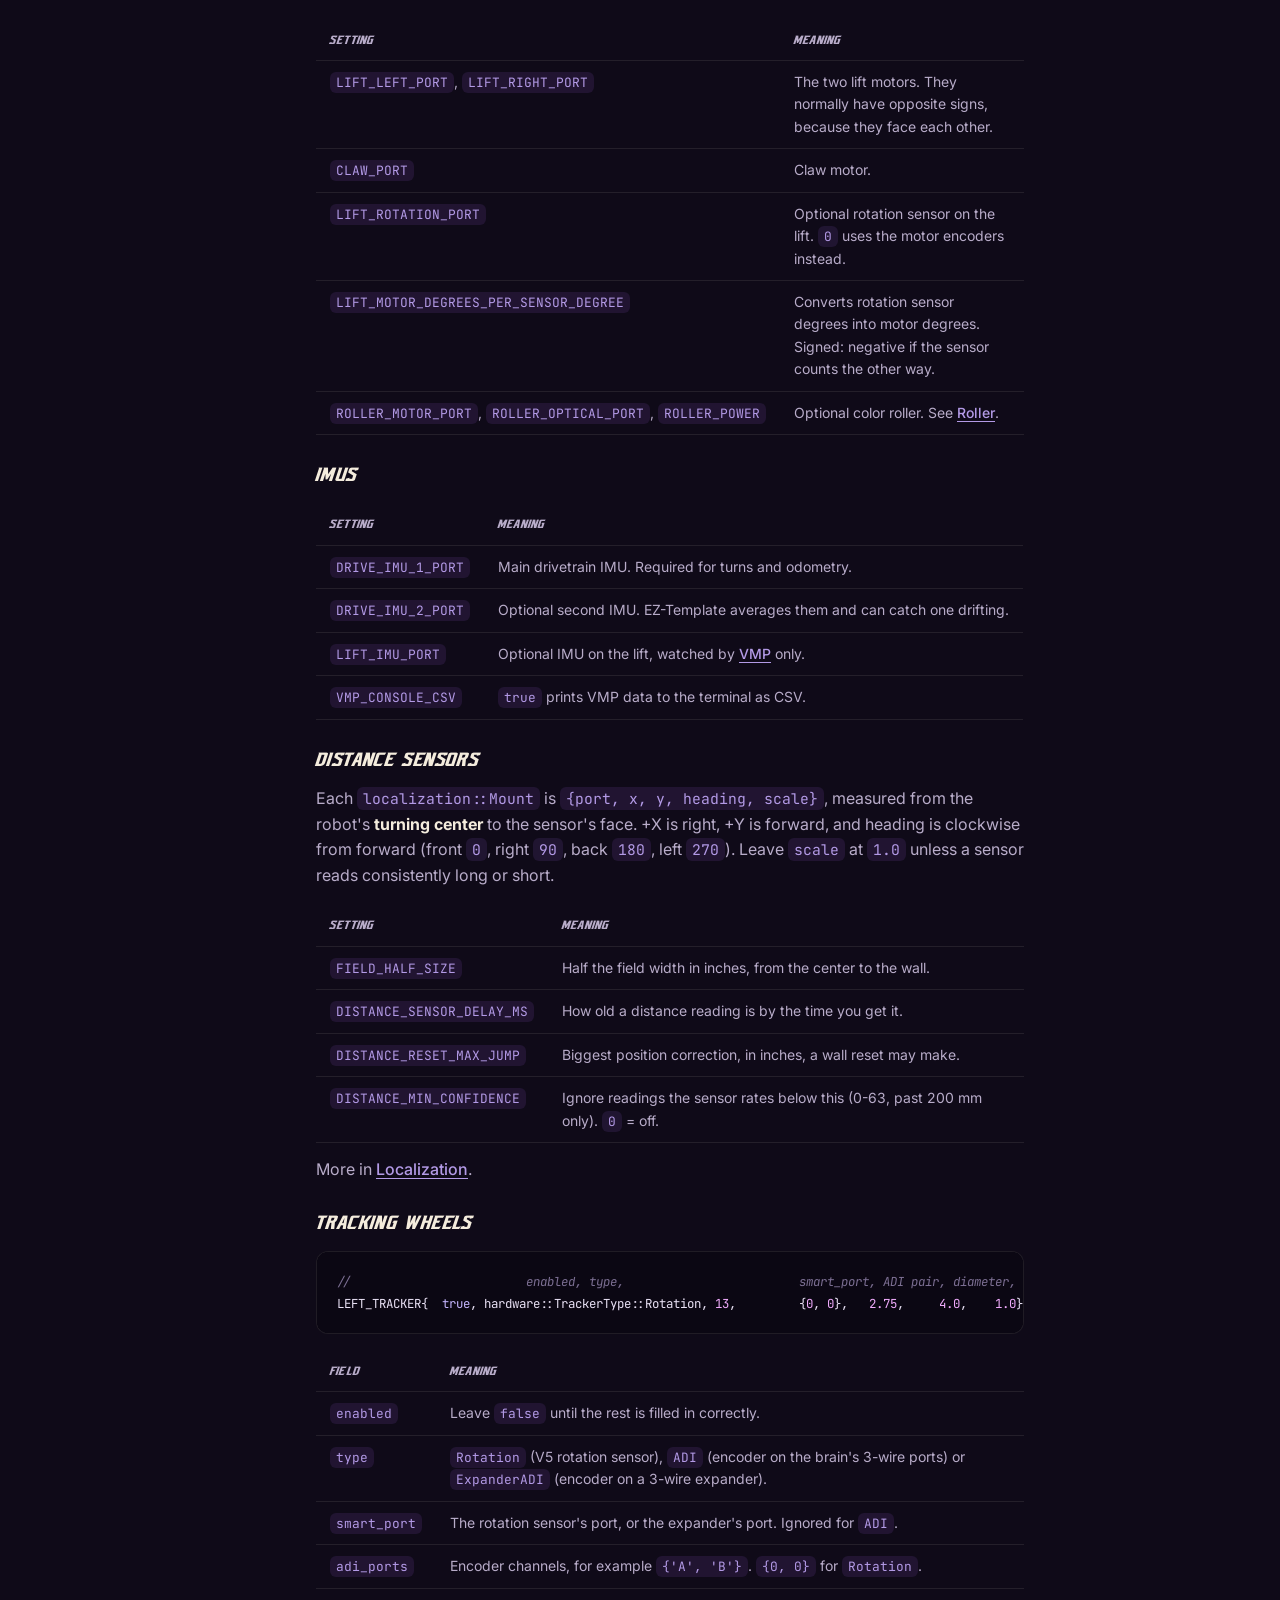
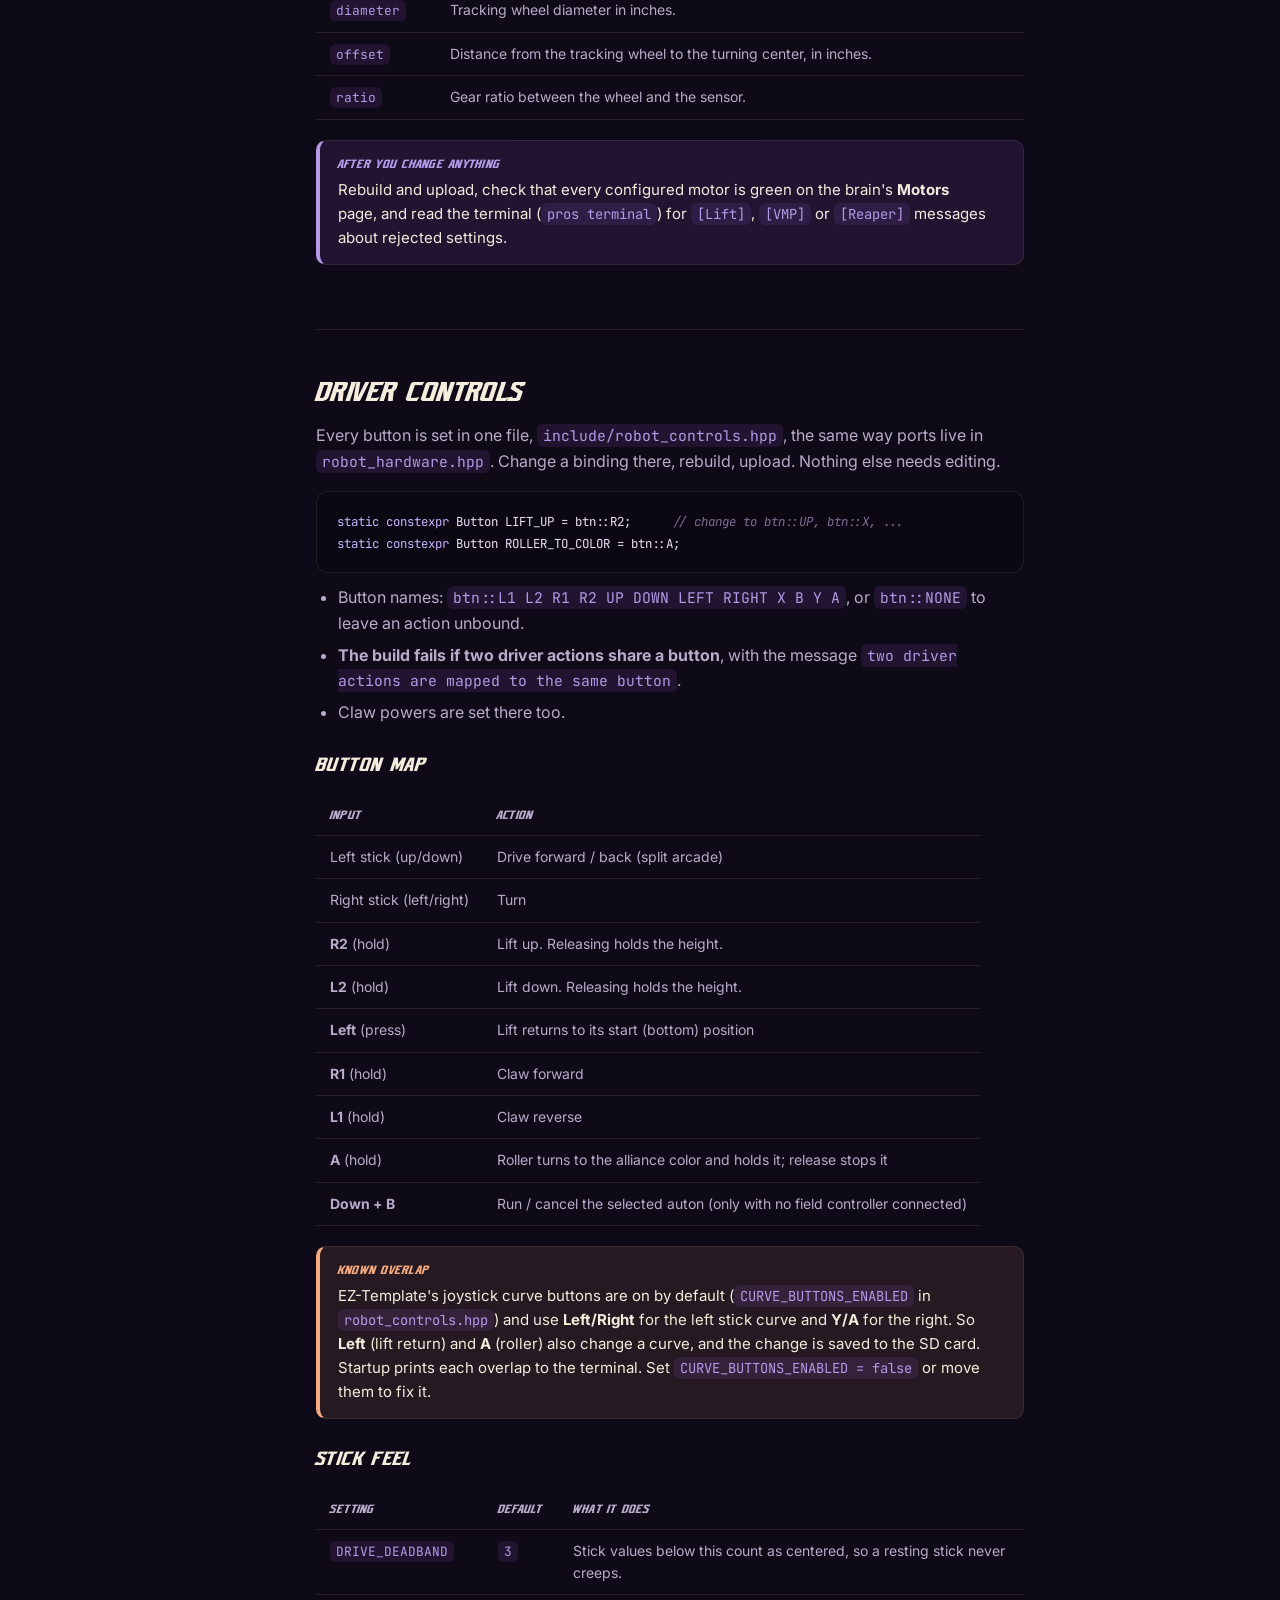
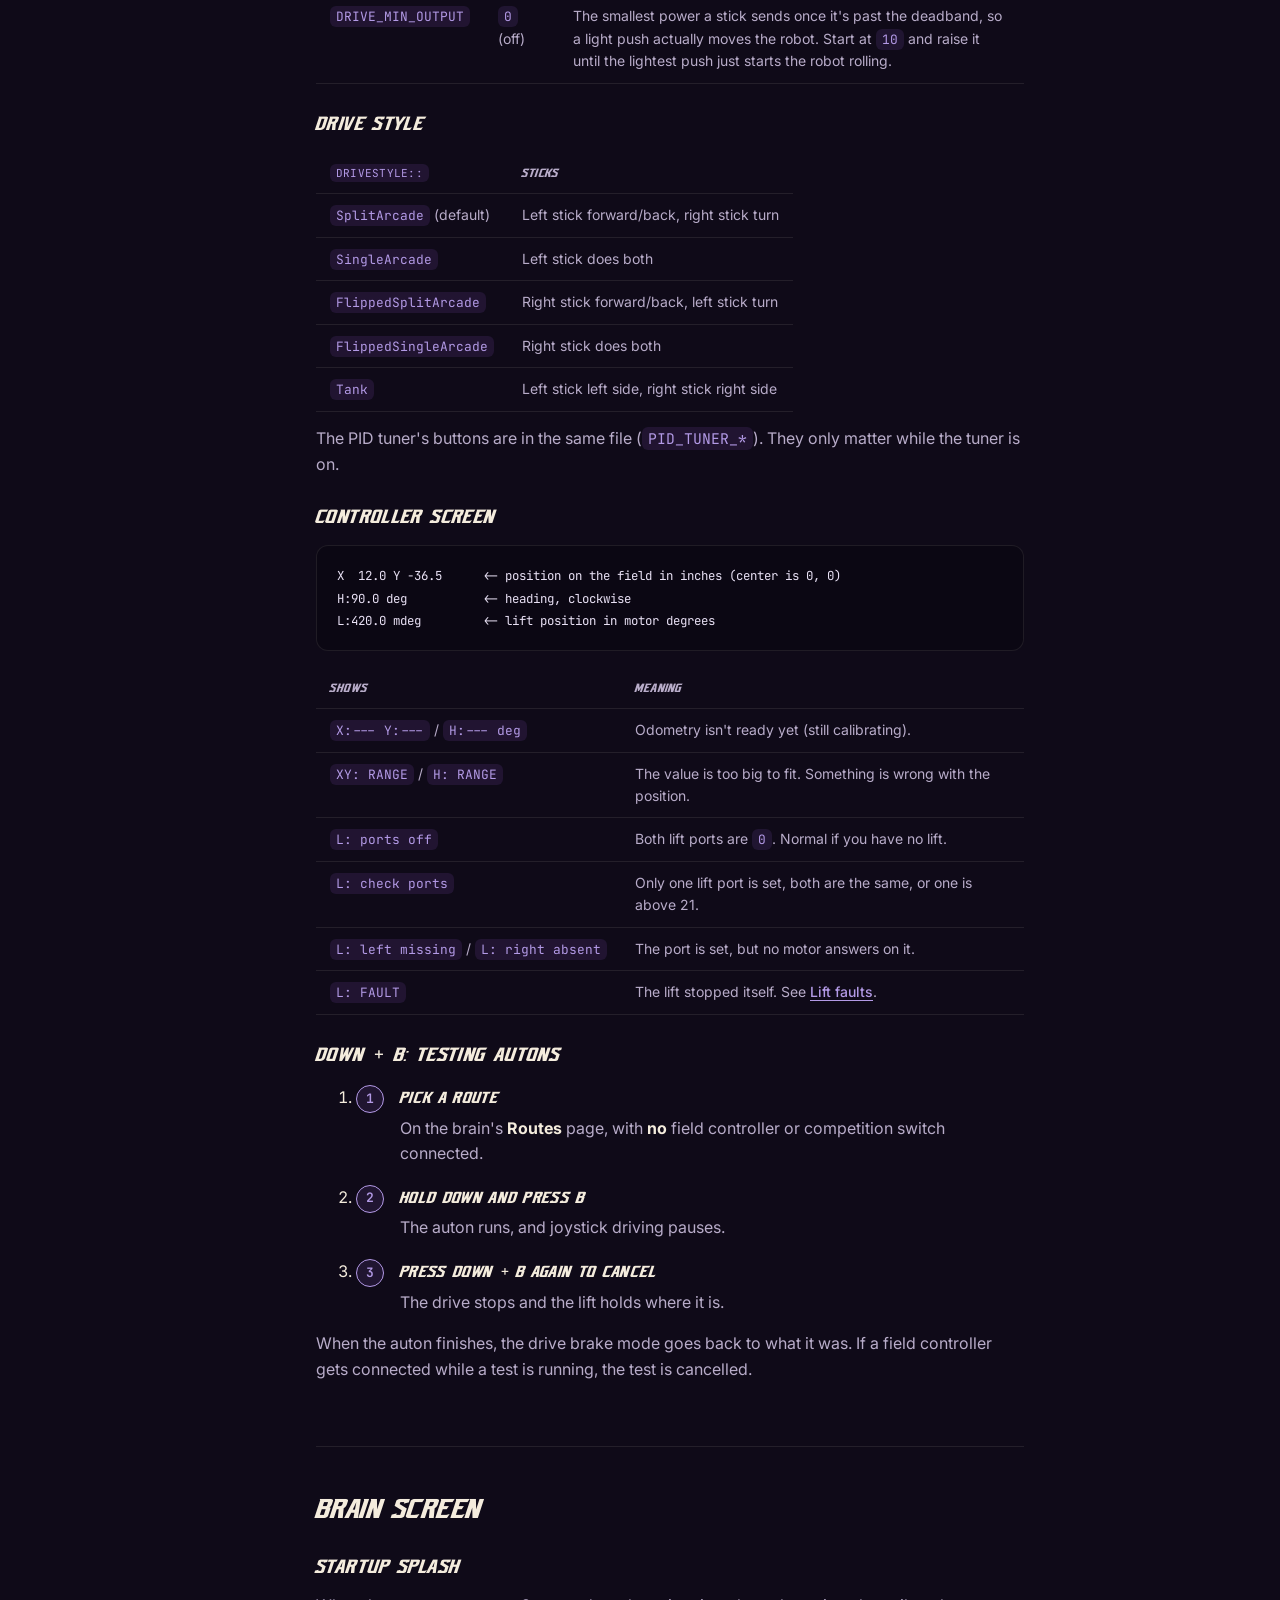
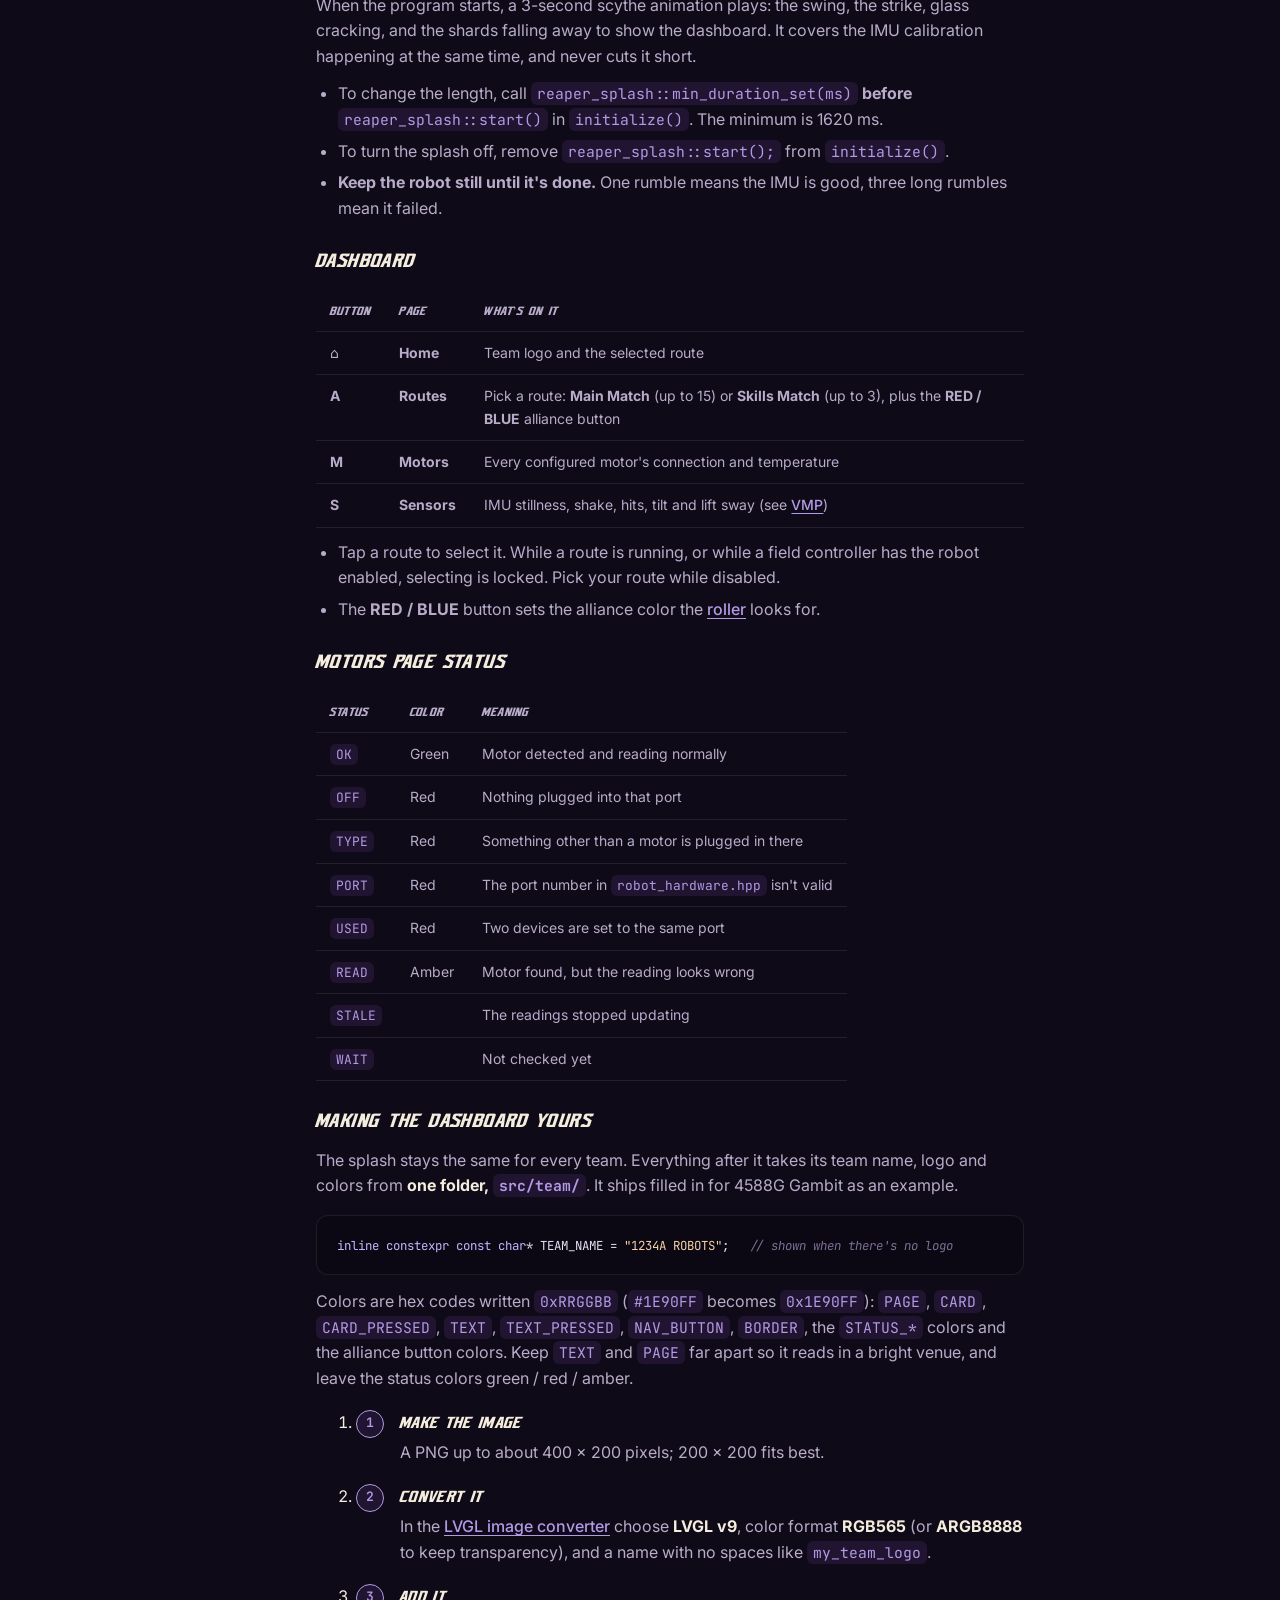
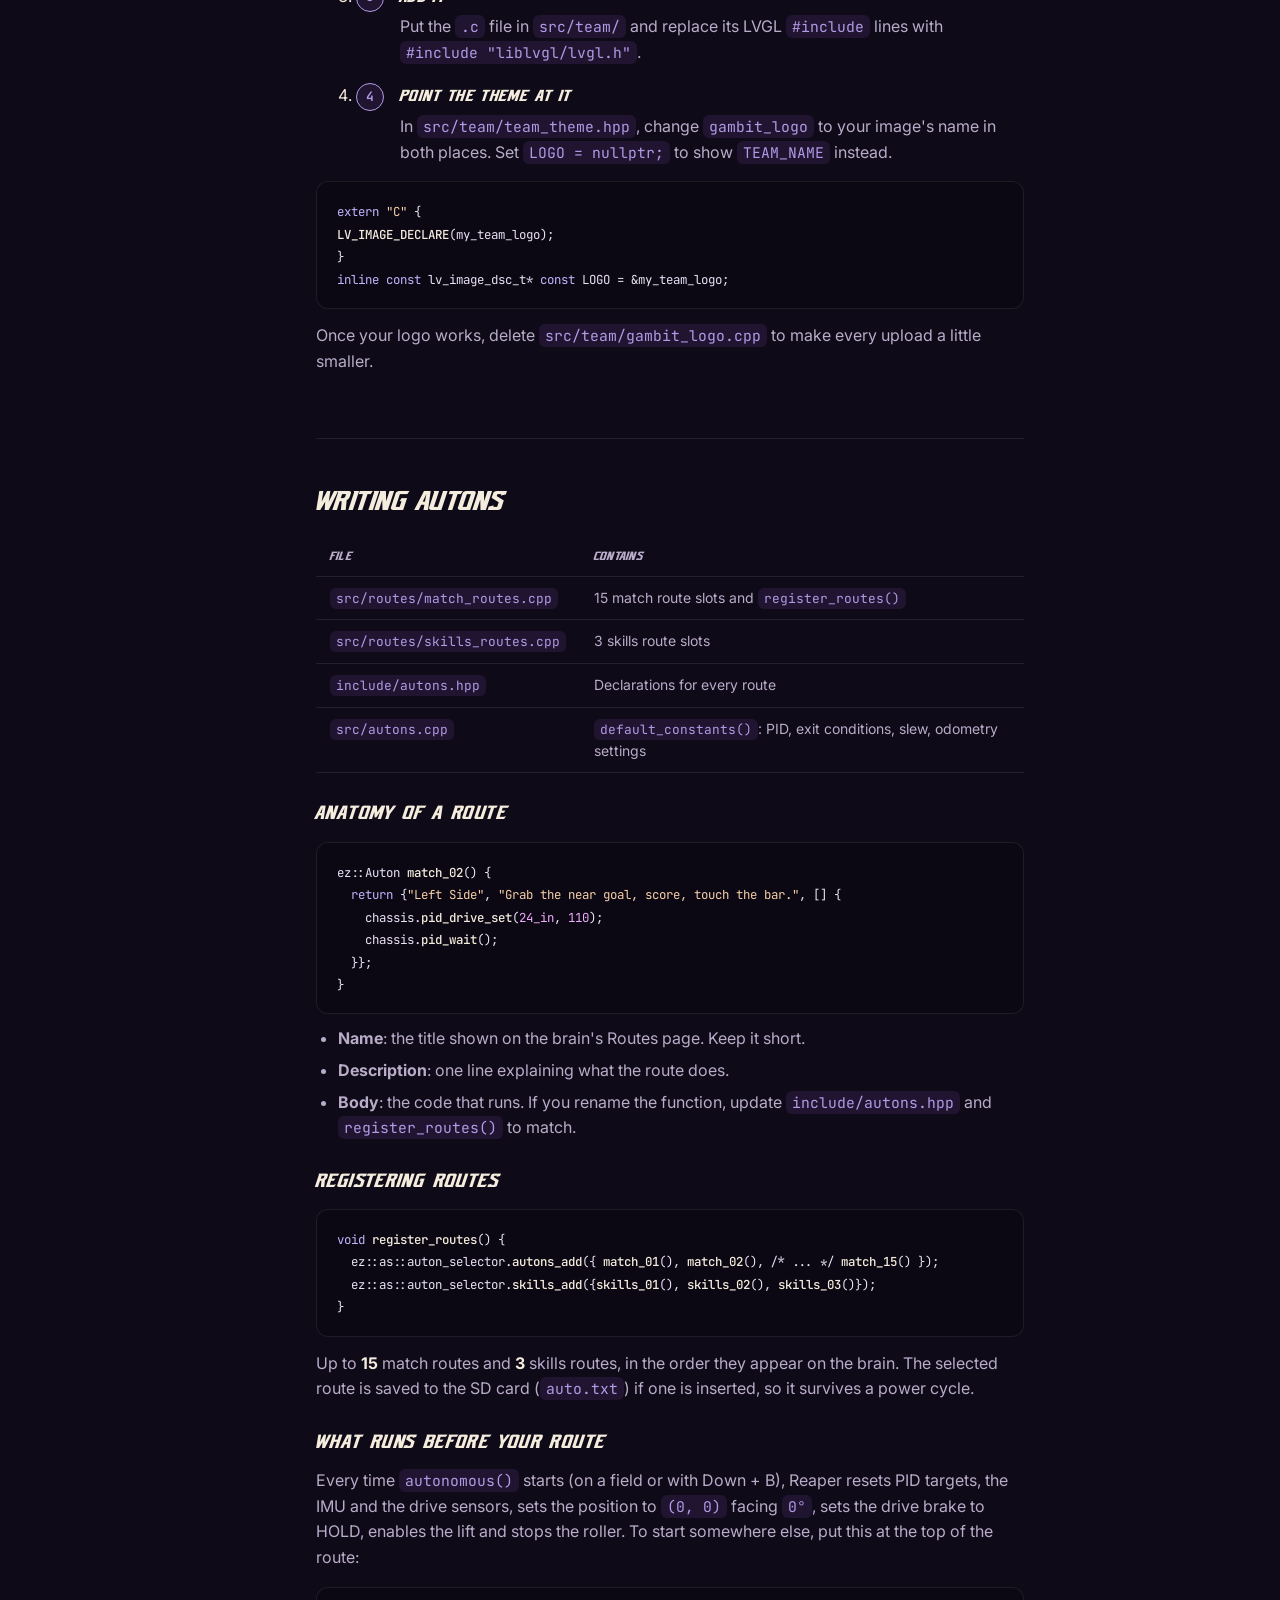
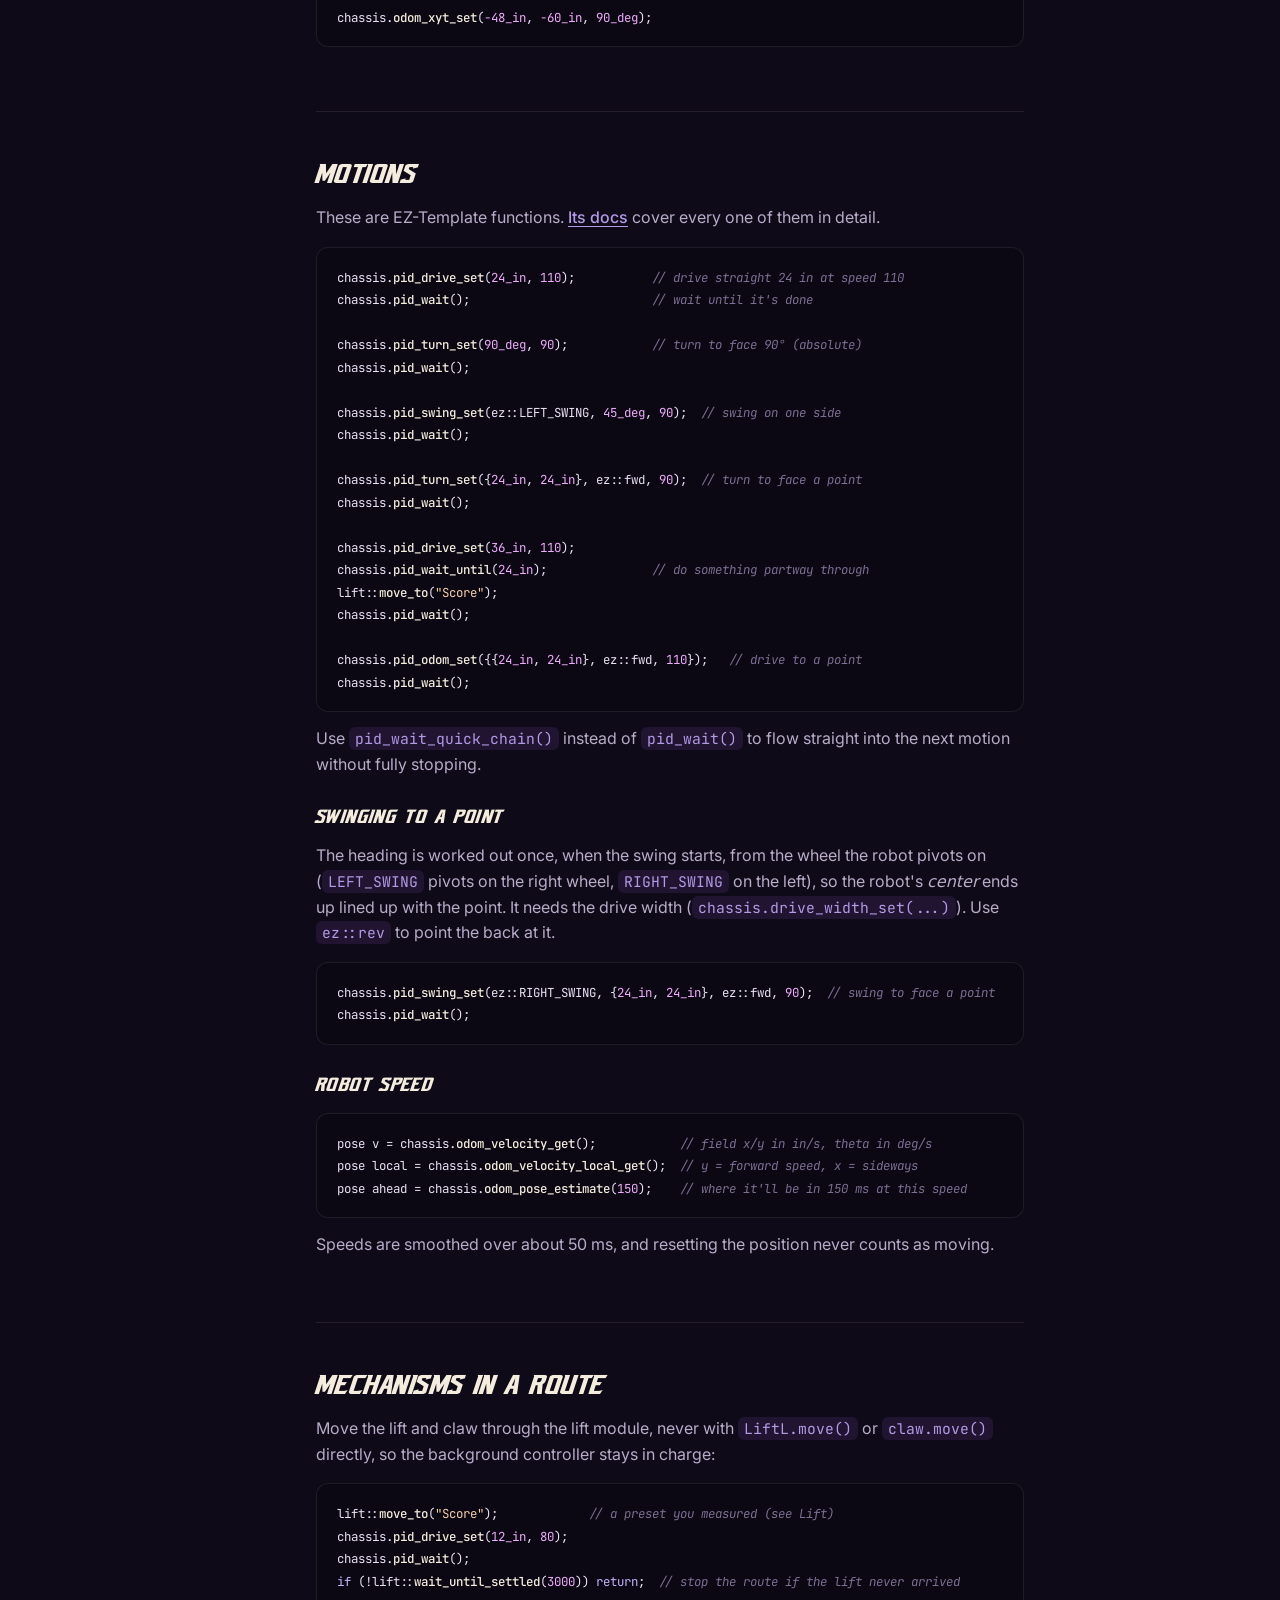
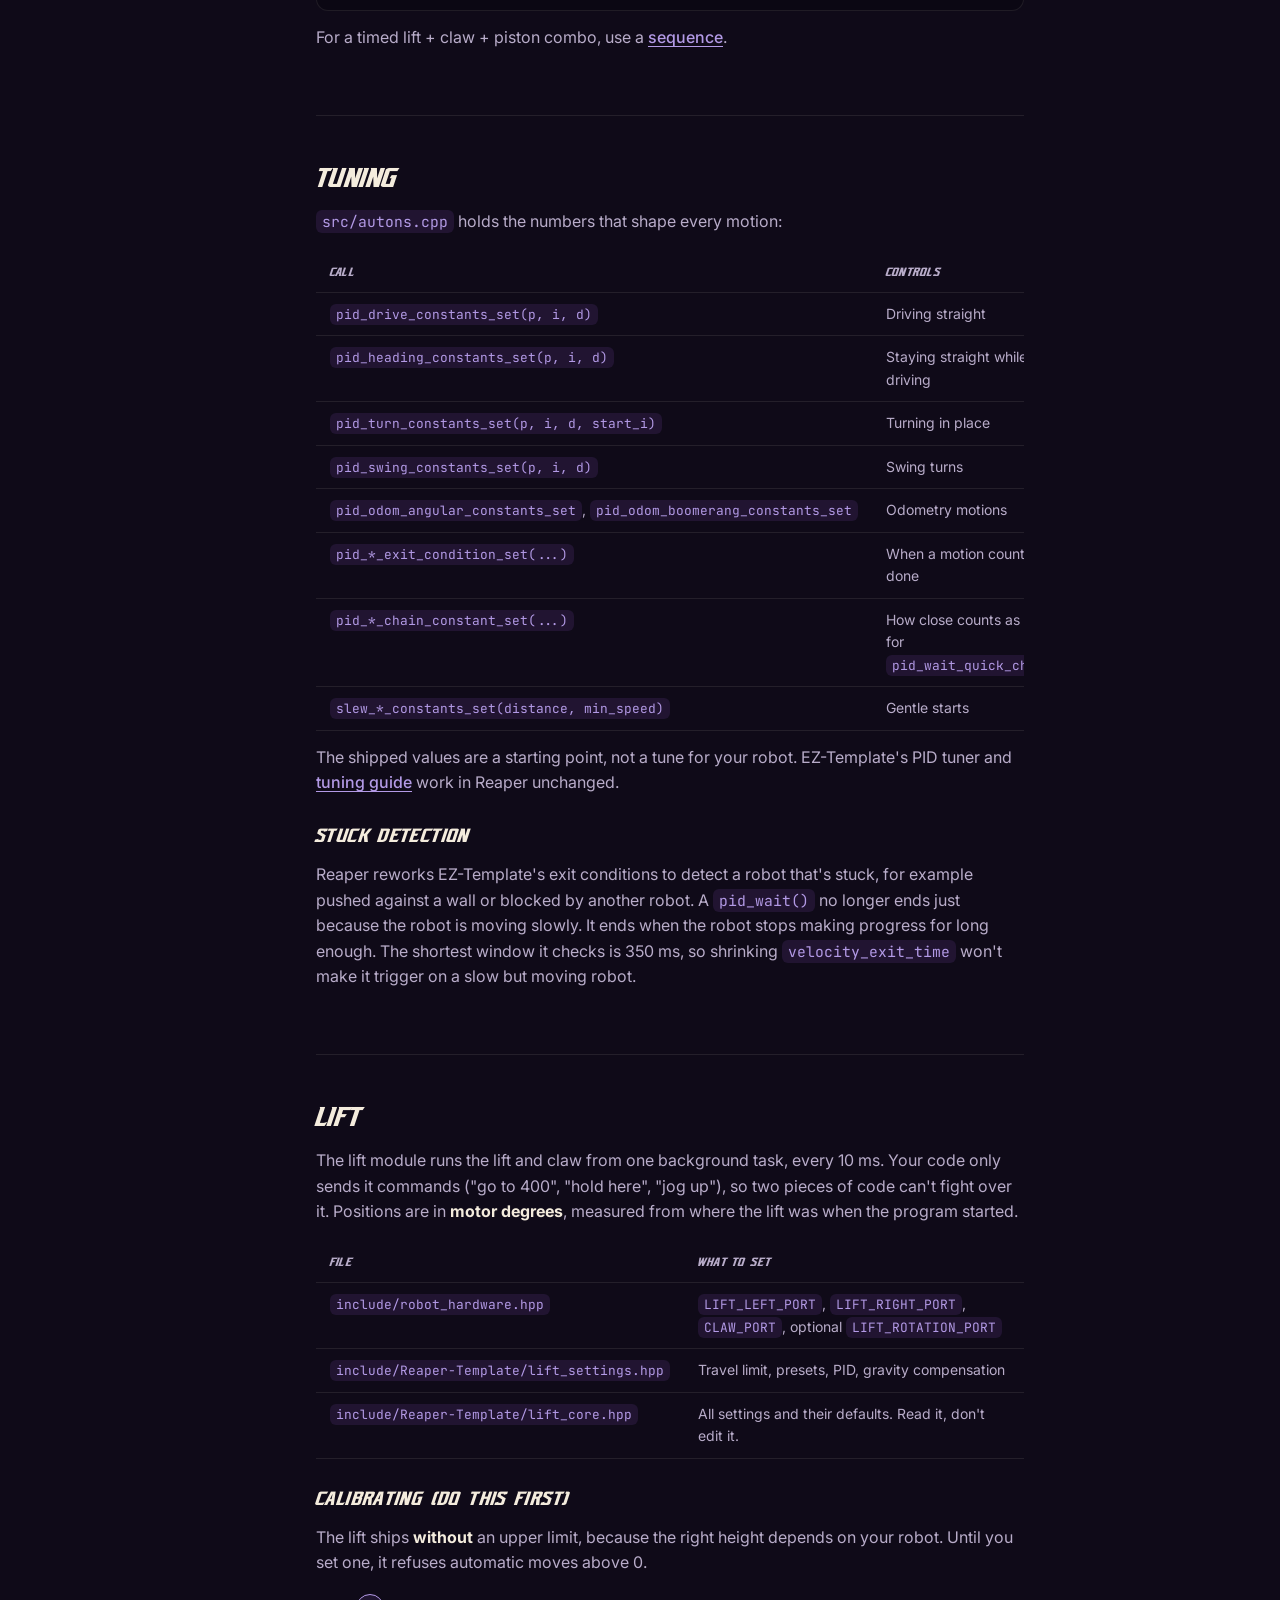
==== commit 785554e0: "Intro plays every visit with an on/off toggle; skip it on section links Co-Authored-By: Claude Opus " ====
--- a/docs/index.html
+++ b/docs/index.html
@@ -7,7 +7,7 @@
   <meta name="description" content="Documentation for Reaper 1.0 beta: a VEX V5 PROS template with a lift controller, sequences, distance-sensor localization, a touch dashboard and custom driver controls.">
   <meta name="theme-color" content="#0f0a18">
   <link rel="icon" href="../assets/img/reaper-logo.webp" type="image/webp">
-  <script>try{var t=localStorage.getItem('reaper-theme');if(t)document.documentElement.setAttribute('data-theme',t);if(!localStorage.getItem('reaper-intro-seen')||/[?&]intro/.test(location.search))document.documentElement.classList.add('r-intro-pending');}catch(e){}</script>
+  <script>try{var t=localStorage.getItem('reaper-theme');if(t)document.documentElement.setAttribute('data-theme',t);}catch(e){}</script>
   <link rel="preconnect" href="https://fonts.googleapis.com">
   <link rel="preconnect" href="https://fonts.gstatic.com" crossorigin>
   <link href="https://fonts.googleapis.com/css2?family=Space+Grotesk:wght@500;700&family=Inter:wght@400;500;600&family=JetBrains+Mono:wght@400;500&display=swap" rel="stylesheet">
@@ -32,6 +32,9 @@
         <a class="icon-btn" href="https://zaronworks.online/" title="Back to Za'Ron's portfolio" aria-label="Back to Za'Ron's portfolio">
           <svg viewBox="0 0 24 24" fill="none" stroke="currentColor" stroke-width="2" stroke-linecap="round" stroke-linejoin="round"><path d="M3 10.5 12 3l9 7.5V21h-6v-6H9v6H3z"/></svg>
         </a>
+        <button class="icon-btn intro-toggle" type="button" data-intro-toggle="reaper-intro-off" aria-pressed="true">
+          <svg viewBox="0 0 24 24" fill="none" stroke="currentColor" stroke-width="2" stroke-linecap="round" stroke-linejoin="round"><circle cx="12" cy="12" r="9"/><path d="M10 8.5v7l5.5-3.5z" fill="currentColor"/><path class="intro-slash" d="M4.5 4.5l15 15"/></svg>
+        </button>
         <button class="icon-btn theme-toggle" type="button" data-theme-toggle aria-label="Toggle light and dark mode">
           <svg class="moon" viewBox="0 0 24 24" fill="none" stroke="currentColor" stroke-width="2" stroke-linecap="round"><path d="M21 12.8A9 9 0 1 1 11.2 3a7 7 0 0 0 9.8 9.8z"/></svg>
           <svg class="sun" viewBox="0 0 24 24" fill="none" stroke="currentColor" stroke-width="2" stroke-linecap="round"><circle cx="12" cy="12" r="4"/><path d="M12 2v2M12 20v2M4.9 4.9l1.4 1.4M17.7 17.7l1.4 1.4M2 12h2M20 12h2M4.9 19.1l1.4-1.4M17.7 6.3l1.4-1.4"/></svg>
@@ -72,11 +75,11 @@
         <a href="#autons" data-keywords="routes match_routes skills_routes register selector auton sd card odom_xyt_set">Writing autons</a>
         <a href="#motions" data-keywords="drive turn swing point odom pid_wait chain quick until velocity estimate">Motions</a>
         <a href="#auton-mechanisms" data-keywords="lift claw move_to wait_until_settled sequence auton">Mechanisms in a route</a>
-        <a href="#tuning" data-keywords="pid tune p i d overshoot oscillate exit conditions pid constants exit conditions slew default_constants kp kd stuck detection">Tuning</a>
+        <a href="#tuning" data-keywords="pid constants exit conditions slew default_constants kp kd stuck detection">Tuning</a>
       </div>
       <div class="nav-group">
         <h4>Mechanisms</h4>
-        <a href="#lift" data-keywords="lift pid tune kp kd ki kg lift calibrate max_height presets gravity gain scheduling faults rotation sensor lift_settings">Lift</a>
+        <a href="#lift" data-keywords="lift calibrate max_height presets gravity gain scheduling faults rotation sensor lift_settings">Lift</a>
         <a href="#pistons" data-keywords="claw piston pneumatics solenoid piston group button_toggle">Claw &amp; pistons</a>
         <a href="#sequences" data-keywords="sequence steps lift claw pneumatic wait background">Sequences</a>
         <a href="#roller" data-keywords="roller optical color alliance red blue yellow hue seek maintain">Roller</a>
@@ -84,7 +87,7 @@
       <div class="nav-group">
         <h4>Localization</h4>
         <a href="#localization" data-keywords="mcl particle filter distance sensor coordinates field walls">Localization</a>
-        <a href="#wall-resets" data-keywords="settle pid_wait wait_quiet distance reset wall snap dsr reset result median">Wall resets</a>
+        <a href="#wall-resets" data-keywords="distance reset wall snap dsr reset result median">Wall resets</a>
         <a href="#field-map" data-keywords="field_map obstacles circles segments goals barriers margin">Field map</a>
       </div>
       <div class="nav-group">
@@ -145,7 +148,7 @@
 <span class="tok-kw">static</span> <span class="tok-kw">inline</span> <span class="tok-kw">const</span> std::vector&lt;<span class="tok-kw">int</span>&gt; DRIVE_RIGHT_PORTS{<span class="tok-num">4</span>, <span class="tok-num">5</span>, <span class="tok-num">6</span>};
 <span class="tok-kw">static</span> <span class="tok-kw">constexpr</span> <span class="tok-kw">double</span> DRIVE_WHEEL_DIAMETER = ez::wheel::NEW_325;  <span class="tok-com">// inches</span>
 <span class="tok-kw">static</span> <span class="tok-kw">constexpr</span> <span class="tok-kw">double</span> DRIVE_WHEEL_RPM = <span class="tok-num">450.0</span>;      <span class="tok-com">// speed at the wheel, after gearing</span>
-<span class="tok-kw">static</span> <span class="tok-kw">constexpr</span> <span class="tok-kw">int</span> IMU_1_PORT = <span class="tok-num">10</span>;</code></pre>
+<span class="tok-kw">static</span> <span class="tok-kw">constexpr</span> <span class="tok-kw">int</span> DRIVE_IMU_1_PORT = <span class="tok-num">10</span>;</code></pre>
 <p><code>DRIVE_WHEEL_RPM</code> is the RPM at the <strong>wheel</strong>, after gearing. A 600 RPM cartridge geared 36:48 is 450.</p>
 <h3 id="wheel-sizes">Wheel sizes</h3>
 <p>The size printed on a wheel isn't its real rolling diameter, and odometry is only as accurate as this number. Use the measured values in <code>ez::wheel</code> (from LemLib) for the drive and tracking wheels:</p>
@@ -154,7 +157,7 @@
 <h3 id="mechanism-ports">Mechanisms</h3>
 <table class="api-table"><thead><tr><th>Setting</th><th>Meaning</th></tr></thead><tbody><tr><td><code>LIFT_LEFT_PORT</code>, <code>LIFT_RIGHT_PORT</code></td><td>The two lift motors. They normally have opposite signs, because they face each other.</td></tr><tr><td><code>CLAW_PORT</code></td><td>Claw motor.</td></tr><tr><td><code>LIFT_ROTATION_PORT</code></td><td>Optional rotation sensor on the lift. <code>0</code> uses the motor encoders instead.</td></tr><tr><td><code>LIFT_MOTOR_DEGREES_PER_SENSOR_DEGREE</code></td><td>Converts rotation sensor degrees into motor degrees. Signed: negative if the sensor counts the other way.</td></tr><tr><td><code>ROLLER_MOTOR_PORT</code>, <code>ROLLER_OPTICAL_PORT</code>, <code>ROLLER_POWER</code></td><td>Optional color roller. See <a class="ez-link" href="#roller">Roller</a>.</td></tr></tbody></table>
 <h3 id="imu-ports">IMUs</h3>
-<table class="api-table"><thead><tr><th>Setting</th><th>Meaning</th></tr></thead><tbody><tr><td><code>IMU_1_PORT</code></td><td>IMU 1, on the chassis. Gives the robot its heading for turns, odometry and localization. One IMU here is all most robots need.</td></tr><tr><td><code>IMU_2_PORT</code></td><td>Optional IMU 2, a backup on the chassis. Heading comes from IMU 1; if IMU 1 is unplugged or freezes, Reaper switches to IMU 2. Leave at <code>0</code> if you only have one.</td></tr><tr><td><code>LIFT_IMU_PORT</code></td><td>Optional lift IMU, watched by <a class="ez-link" href="#vmp">VMP</a> for the lift-sway warning only. Never used for heading.</td></tr><tr><td><code>VMP_CONSOLE_CSV</code></td><td><code>true</code> prints VMP data to the terminal as CSV.</td></tr></tbody></table>
+<table class="api-table"><thead><tr><th>Setting</th><th>Meaning</th></tr></thead><tbody><tr><td><code>DRIVE_IMU_1_PORT</code></td><td>Main drivetrain IMU. Required for turns and odometry.</td></tr><tr><td><code>DRIVE_IMU_2_PORT</code></td><td>Optional second IMU. EZ-Template averages them and can catch one drifting.</td></tr><tr><td><code>LIFT_IMU_PORT</code></td><td>Optional IMU on the lift, watched by <a class="ez-link" href="#vmp">VMP</a> only.</td></tr><tr><td><code>VMP_CONSOLE_CSV</code></td><td><code>true</code> prints VMP data to the terminal as CSV.</td></tr></tbody></table>
 <h3 id="distance-ports">Distance sensors</h3>
 <p>Each <code>localization::Mount</code> is <code>{port, x, y, heading, scale}</code>, measured from the robot's <strong>turning center</strong> to the sensor's face. +X is right, +Y is forward, and heading is clockwise from forward (front <code>0</code>, right <code>90</code>, back <code>180</code>, left <code>270</code>). Leave <code>scale</code> at <code>1.0</code> unless a sensor reads consistently long or short.</p>
 <table class="api-table"><thead><tr><th>Setting</th><th>Meaning</th></tr></thead><tbody><tr><td><code>FIELD_HALF_SIZE</code></td><td>Half the field width in inches, from the center to the wall.</td></tr><tr><td><code>DISTANCE_SENSOR_DELAY_MS</code></td><td>How old a distance reading is by the time you get it.</td></tr><tr><td><code>DISTANCE_RESET_MAX_JUMP</code></td><td>Biggest position correction, in inches, a wall reset may make.</td></tr><tr><td><code>DISTANCE_MIN_CONFIDENCE</code></td><td>Ignore readings the sensor rates below this (0-63, past 200 mm only). <code>0</code> = off.</td></tr></tbody></table>
@@ -282,31 +285,7 @@
         <h2>Tuning</h2>
 <p><code>src/autons.cpp</code> holds the numbers that shape every motion:</p>
 <table class="api-table"><thead><tr><th>Call</th><th>Controls</th></tr></thead><tbody><tr><td><code>pid_drive_constants_set(p, i, d)</code></td><td>Driving straight</td></tr><tr><td><code>pid_heading_constants_set(p, i, d)</code></td><td>Staying straight while driving</td></tr><tr><td><code>pid_turn_constants_set(p, i, d, start_i)</code></td><td>Turning in place</td></tr><tr><td><code>pid_swing_constants_set(p, i, d)</code></td><td>Swing turns</td></tr><tr><td><code>pid_odom_angular_constants_set</code>, <code>pid_odom_boomerang_constants_set</code></td><td>Odometry motions</td></tr><tr><td><code>pid_*_exit_condition_set(...)</code></td><td>When a motion counts as done</td></tr><tr><td><code>pid_*_chain_constant_set(...)</code></td><td>How close counts as done for <code>pid_wait_quick_chain()</code></td></tr><tr><td><code>slew_*_constants_set(distance, min_speed)</code></td><td>Gentle starts</td></tr></tbody></table>
-<div class="callout warn"><b>The constants ship at 0</b><p>With every PID constant at <code>0</code>, autonomous motions won't move the robot. Tune them before you write routes.</p></div>
-<h3 id="pid-tuning">How to tune PID</h3>
-<p>PID decides how hard to drive the motors from how far the robot still has to go. Each constant does one job:</p>
-<table class="api-table"><thead><tr><th>Constant</th><th>What it does</th><th>Too low</th><th>Too high</th></tr></thead><tbody><tr><td><strong>P</strong> (proportional)</td><td>Pushes harder the farther from the target</td><td>Slow, stops short</td><td>Overshoots and wobbles back and forth</td></tr><tr><td><strong>D</strong> (derivative)</td><td>Brakes as the robot closes in fast</td><td>Overshoots</td><td>Sluggish, or buzzes/jitters at the end</td></tr><tr><td><strong>I</strong> (integral)</td><td>Builds up over time to finish the last bit</td><td>Stops a little short every time</td><td>Overshoots slowly, then oscillates</td></tr></tbody></table>
-<p>Tune one motion type at a time, in this order: <strong>drive, heading, turn, swing</strong>, then the odometry ones if you use them. Use a charged battery and the real field tiles.</p>
-<ol class="steps"><li><strong>Make a test route</strong><p>Add a route in <code>src/routes/match_routes.cpp</code> that does one motion and comes back, register it like the others, select it on the brain, and run it with <strong>Down + B</strong> (no field controller connected).</p></li><li><strong>Start with P only</strong><p>Set I and D to <code>0</code> and P to something small: <code>pid_drive_constants_set(5, 0, 0)</code> for driving, <code>pid_turn_constants_set(2, 0, 0)</code> for turning.</p></li><li><strong>Raise P until it overshoots</strong><p>Upload, run, watch. Keep raising P (by about 20% each time) until the robot reaches the target quickly and starts to go past it and wobble back. That's a bit too much P, which is what you want before the next step.</p></li><li><strong>Add D until the wobble stops</strong><p>Raise D in small steps until the robot comes in and stops without bouncing. For turns, D usually ends up around the same size as P or bigger. Once it's calm, you can often raise P a little more and add a bit more D.</p></li><li><strong>Add I only if it stops short</strong><p>If the robot is consistently a little short (say 1-2&deg; on turns), add a small I and set <code>start_i</code> so I only works near the target: <code>pid_turn_constants_set(3, 0.05, 20, 15)</code> only integrates within 15&deg;. Most drive tunes don't need I at all.</p></li><li><strong>Test other sizes</strong><p>A tune that's perfect for 24 in can overshoot at 48 in. Check short, medium and long moves (6, 24, 48 in; 15&deg;, 90&deg;, 180&deg;) and settle on values that are good for all of them.</p></li></ol>
-<pre data-copy><code>ez::Auton <span class="tok-fn">tune_drive</span>() {
-  <span class="tok-kw">return</span> {<span class="tok-str">"Tune drive"</span>, <span class="tok-str">"24 in forward, then back"</span>, [] {
-    chassis.<span class="tok-fn">pid_drive_set</span>(<span class="tok-num">24_in</span>, <span class="tok-num">110</span>);
-    chassis.<span class="tok-fn">pid_wait</span>();
-    pros::<span class="tok-fn">delay</span>(<span class="tok-num">1000</span>);                       <span class="tok-com">// pause so you can see where it stopped</span>
-    chassis.<span class="tok-fn">pid_drive_set</span>(<span class="tok-num">-24_in</span>, <span class="tok-num">110</span>);
-    chassis.<span class="tok-fn">pid_wait</span>();
-  }};
-}</code></pre>
-<p>For a turn test, swap the moves for:</p>
-<pre data-copy><code>chassis.<span class="tok-fn">pid_turn_set</span>(<span class="tok-num">90_deg</span>, <span class="tok-num">110</span>);
-chassis.<span class="tok-fn">pid_wait</span>();
-pros::<span class="tok-fn">delay</span>(<span class="tok-num">1000</span>);
-chassis.<span class="tok-fn">pid_turn_set</span>(<span class="tok-num">0_deg</span>, <span class="tok-num">110</span>);
-chassis.<span class="tok-fn">pid_wait</span>();</code></pre>
-<h3 id="pid-heading">Heading and swing</h3>
-<ul class="bullets"><li><strong>Heading</strong> keeps the robot straight while it drives. Drive 48 in: if it curves off to one side, raise the heading P; if it snakes left and right, lower P or add a little D.</li><li><strong>Swing</strong> turns on one side of the drive. Tune it exactly like a turn, with a swing test route (<code>pid_swing_set(ez::LEFT_SWING, 90_deg, 110)</code>).</li></ul>
-<h3 id="pid-exit">After tuning: exit conditions</h3>
-<p>Exit conditions decide when a motion counts as done. The defaults are safe but slow. Once the robot stops cleanly, shorten the times in <code>pid_*_exit_condition_set(...)</code> a little at a time so <code>pid_wait()</code> ends sooner. If motions start ending before the robot stops, go back up.</p>
+<p>The shipped values are a starting point, not a tune for your robot. EZ-Template's PID tuner and <a class="ez-link" href="https://ez-robotics.github.io/EZ-Template/" target="_blank" rel="noopener">tuning guide</a> work in Reaper unchanged.</p>
 <h3 id="stuck-detection">Stuck detection</h3>
 <p>Reaper reworks EZ-Template's exit conditions to detect a robot that's stuck, for example pushed against a wall or blocked by another robot. A <code>pid_wait()</code> no longer ends just because the robot is moving slowly. It ends when the robot stops making progress for long enough. The shortest window it checks is 350 ms, so shrinking <code>velocity_exit_time</code> won't make it trigger on a slow but moving robot.</p>
       </section>
@@ -334,15 +313,6 @@
 <p>Every preset has to sit between 0 and <code>max_height</code>, or the lift refuses to start (<code>L: preset</code>). <code>move_to</code> returns <code>false</code> if the target is outside the limits. Nothing is silently clamped.</p>
 <h3 id="lift-driver">Driver control</h3>
 <ul class="bullets"><li><strong>R2 / L2:</strong> full power while held (<code>c.full_power_manual_jog = true</code>), stopping at the limits. Releasing holds the current height. <strong>Both together:</strong> hold.</li><li><strong>Left:</strong> return to 0. If the lift failed its startup check, pressing <strong>Left</strong> (with R2/L2 released) retries it and re-zeros. Put the lift at the bottom first.</li><li><strong>Claw:</strong> always send power through <code>lift::claw_driver_update()</code>. If it isn't called for 100 ms, the claw stops on its own.</li></ul>
-<h3 id="lift-tuning">Tuning the lift PID</h3>
-<p>Do this after calibrating (<code>max_height</code> set, calibration mode off). All of it goes in <code>config()</code> in <code>lift_settings.hpp</code>. The lift's P works in motor power per degree of error: with <code>kp = 0.30</code>, being 100&deg; away asks for 30 power.</p>
-<ol class="steps"><li><strong>Gravity first</strong><p>Gravity is a constant pull, and a PID that has to fight it ends up too aggressive everywhere else. Set <code>c.gravity = GravityModel::Constant;</code> and raise <code>c.kg</code> until the lift, raised to the middle, holds itself there without drifting down or creeping up. For a single swinging arm use <code>Cosine</code> and test with the arm level.</p></li><li><strong>Make a test route</strong><p>Move between two heights and run it with <strong>Down + B</strong>. Watch the controller's <code>L:</code> line.</p></li><li><strong>Raise kp</strong><p>Start low (<code>c.kp = 0.15;</code>, <code>c.kd = 0;</code>, <code>c.ki = 0;</code>) and raise it until the lift gets to each height quickly and goes slightly past.</p></li><li><strong>Add kd</strong><p>Raise <code>c.kd</code> (start around <code>0.01</code>) until the overshoot is gone. The lift's D brakes on its speed, so it never kicks when you pick a new target. Too much D makes it slow to arrive or buzzy.</p></li><li><strong>ki only if it stops short</strong><p>With good gravity compensation the lift rarely needs I. If it consistently stops a few degrees low, add a small <code>c.ki</code> (like <code>0.001</code>) and set <code>c.integral_zone = 50;</code> so it only builds up within 50&deg; of the target. <code>c.integral_limit</code> caps how big it can get.</p></li><li><strong>Different at the top?</strong><p>Many lifts (a DR4B especially) carry more load high up. If one tune can't do both ends, tune it at the bottom and at the top and put both in a <a class="ez-link" href="#lift-gains">gain schedule</a>.</p></li></ol>
-<pre data-copy><code>lift::<span class="tok-fn">move_to</span>(<span class="tok-num">300.0</span>);
-lift::<span class="tok-fn">wait_until_settled</span>(<span class="tok-num">3000</span>);
-pros::<span class="tok-fn">delay</span>(<span class="tok-num">1000</span>);
-lift::<span class="tok-fn">move_to</span>(<span class="tok-num">800.0</span>);                    <span class="tok-com">// two heights inside your max_height</span>
-lift::<span class="tok-fn">wait_until_settled</span>(<span class="tok-num">3000</span>);</code></pre>
-<p>When it's tuned, <code>tolerance</code> and <code>settle_ms</code> decide when a move counts as arrived, and <code>slew_per_second</code> smooths sudden power changes if the lift jerks when starting.</p>
 <h3 id="lift-gravity">Gravity compensation</h3>
 <pre data-copy><code>c.gravity = GravityModel::Constant;   <span class="tok-com">// or Cosine for an arm that swings through an angle</span>
 c.kg = <span class="tok-num">12</span>;                            <span class="tok-com">// motor power units (-127..127), measured</span></code></pre>
@@ -445,17 +415,15 @@
       <section class="doc-section" id="wall-resets" data-title="Wall resets">
         <h2>Wall resets</h2>
 <p>When the robot is stopped against or facing a wall, you can snap one axis to it:</p>
-<pre data-copy><code>vmp::<span class="tok-fn">settle</span>(<span class="tok-num">600</span>);                                           <span class="tok-com">// motion done AND robot really still (or 600 ms)</span>
+<pre data-copy><code>chassis.<span class="tok-fn">pid_wait</span>();
+vmp::<span class="tok-fn">wait_quiet</span>(<span class="tok-num">600</span>);                                       <span class="tok-com">// until the robot is really still (or 600 ms)</span>
 <span class="tok-kw">if</span> (!localization::<span class="tok-fn">distance_reset</span>(localization::Sensor::left, <span class="tok-num">150</span>)) {   <span class="tok-com">// average for 150 ms</span>
   <span class="tok-fn">printf</span>(<span class="tok-str">"reset refused: %s\n"</span>,
          localization::<span class="tok-fn">reset_result_name</span>(localization::<span class="tok-fn">last_reset_result</span>()));
 }</code></pre>
 <p>The second number is how long to average for; the <strong>median</strong> of the readings is used. Leave it out for a single instant reading. A reset is refused if it would move the robot more than <code>DISTANCE_RESET_MAX_JUMP</code> (12 in by default).</p>
-<table class="api-table"><thead><tr><th>Result</th><th>Meaning</th><th>Try</th></tr></thead><tbody><tr><td><code>NoReading</code></td><td>Sensor unplugged, out of range, or not confident</td><td>Check the port; aim squarely at a plain wall</td></tr><tr><td><code>TooFewReadings</code></td><td>Fewer than 3 good readings while averaging</td><td>Average longer, or check the sensor</td></tr><tr><td><code>Unsteady</code></td><td>Readings spread over 1 inch</td><td>Make sure the view to the wall is clear</td></tr><tr><td><code>RobotMoved</code></td><td>The robot moved while averaging</td><td>Call <code>vmp::settle()</code> first</td></tr><tr><td><code>Blocked</code></td><td>A field element in <code>field_map.hpp</code> is in the way</td><td>Use a different wall or sensor</td></tr><tr><td><code>Refused</code></td><td>Not square, not settled, or the jump was too big</td><td>Square up to the wall, wait longer</td></tr><tr><td><code>NotRunning</code></td><td>No distance sensors configured</td><td>Set the ports in <code>robot_hardware.hpp</code></td></tr></tbody></table>
-<h3 id="settle">Why settle, and not just pid_wait?</h3>
-<p>They answer two different questions. <code>chassis.pid_wait()</code> asks the motion controller: "did I reach my target?" It watches the encoders and heading, and returns once the error is small enough. But the robot can still be rocking on its wheels, the lift can still be swinging, and the frame can still be bouncing from the stop. A distance sensor reading taken then is off by a little.</p>
-<p><code>vmp::wait_quiet()</code> asks the IMU: "has the robot physically stopped moving?" It can't tell whether the motion is finished, so on its own it could return in the middle of a smooth, slow drive.</p>
-<p><code>vmp::settle(ms)</code> does both in order: it waits for the motion to finish, then waits up to <code>ms</code> for the robot to be still. Use it anywhere you used to write the two lines. It returns <code>true</code> if the robot really is still, and <code>false</code> if it timed out. Without IMU 1 or IMU 2 it waits a fixed 80 ms instead and returns <code>false</code>. You only need <code>settle</code> before things that need a dead-still robot (wall resets, reading your start position); between ordinary moves, <code>pid_wait()</code> is enough and faster.</p>
+<table class="api-table"><thead><tr><th>Result</th><th>Meaning</th><th>Try</th></tr></thead><tbody><tr><td><code>NoReading</code></td><td>Sensor unplugged, out of range, or not confident</td><td>Check the port; aim squarely at a plain wall</td></tr><tr><td><code>TooFewReadings</code></td><td>Fewer than 3 good readings while averaging</td><td>Average longer, or check the sensor</td></tr><tr><td><code>Unsteady</code></td><td>Readings spread over 1 inch</td><td>Make sure the view to the wall is clear</td></tr><tr><td><code>RobotMoved</code></td><td>The robot moved while averaging</td><td>Wait for <code>vmp::wait_quiet()</code> first</td></tr><tr><td><code>Blocked</code></td><td>A field element in <code>field_map.hpp</code> is in the way</td><td>Use a different wall or sensor</td></tr><tr><td><code>Refused</code></td><td>Not square, not settled, or the jump was too big</td><td>Square up to the wall, wait longer</td></tr><tr><td><code>NotRunning</code></td><td>No distance sensors configured</td><td>Set the ports in <code>robot_hardware.hpp</code></td></tr></tbody></table>
+<p>Without a drive IMU, <code>wait_quiet</code> returns at once, so use <code>pros::delay(80)</code> instead.</p>
       </section>
 
       <section class="doc-section" id="field-map" data-title="Field map">
@@ -476,7 +444,7 @@
       <section class="doc-section" id="vmp" data-title="VMP">
         <h2>VMP</h2>
 <p>VMP watches up to three IMUs 100 times a second. It <strong>only watches</strong>: it never calibrates or resets an IMU and never moves a motor.</p>
-<table class="api-table"><thead><tr><th>Question</th><th>Where you see it</th><th>From code</th></tr></thead><tbody><tr><td>Is the robot still?</td><td>Sensors page <code>quiet</code></td><td><code>vmp::is_quiet()</code>, <code>vmp::wait_quiet(ms)</code>, <code>vmp::settle(ms)</code></td></tr><tr><td>Did it just get hit?</td><td>Sensors page <code>hits</code> / <code>peak</code></td><td><code>vmp::impact_since(t)</code>, <code>vmp::last_impact()</code></td></tr><tr><td>Is it tipping?</td><td>Sensors page <code>tilt</code>, controller <code>!TIPPING</code></td><td><code>vmp::warning()</code></td></tr><tr><td>Is the lift swaying?</td><td>Lift card, controller <code>!LIFT SWAY</code></td><td><code>vmp::warning()</code></td></tr></tbody></table>
+<table class="api-table"><thead><tr><th>Question</th><th>Where you see it</th><th>From code</th></tr></thead><tbody><tr><td>Is the robot still?</td><td>Sensors page <code>quiet</code></td><td><code>vmp::is_quiet()</code>, <code>vmp::wait_quiet(ms)</code></td></tr><tr><td>Did it just get hit?</td><td>Sensors page <code>hits</code> / <code>peak</code></td><td><code>vmp::impact_since(t)</code>, <code>vmp::last_impact()</code></td></tr><tr><td>Is it tipping?</td><td>Sensors page <code>tilt</code>, controller <code>!TIPPING</code></td><td><code>vmp::warning()</code></td></tr><tr><td>Is the lift swaying?</td><td>Lift card, controller <code>!LIFT SWAY</code></td><td><code>vmp::warning()</code></td></tr></tbody></table>
 <p>Tuning is in <code>include/Reaper-Template/vmp_settings.hpp</code>. <strong>Start the program with the robot flat on the field</strong>: the first time it sits still becomes "flat" for the tilt reading.</p>
 <h3 id="vmp-tuning">Tuning with the Sensors page</h3>
 <ol class="steps"><li><strong>Still</strong><p>Park the robot. Cards should go <code>quiet</code> within a second. If not, raise <code>QUIET_ACCEL_G</code> / <code>QUIET_GYRO_DPS</code> a little.</p></li><li><strong>Hits</strong><p>Watch <code>peak</code> while driving normally, then while bumping a wall gently. Set <code>IMPACT_G</code> between the two.</p></li><li><strong>Tipping</strong><p>Lean the robot by hand and watch <code>tilt</code>. <code>TIP_WARN_DEG</code> starts the warning, <code>TIP_CLEAR_DEG</code> stops it.</p></li><li><strong>Lift sway</strong><p>Raise the lift, stop hard, and watch the lift card's <code>rot</code>. Set <code>SWAY_GYRO_DPS</code> just under the bad-sway number.</p></li></ol>
@@ -504,7 +472,7 @@
       <section class="doc-section" id="troubleshooting" data-title="Troubleshooting">
         <h2>Troubleshooting</h2>
 <h3 id="ts-build">Building and uploading</h3>
-<table class="api-table"><thead><tr><th>Problem</th><th>Fix</th></tr></thead><tbody><tr><td><code>pros</code> command not found</td><td>Use the PROS terminal from the VS Code sidebar, or reinstall the PROS extension.</td></tr><tr><td>Build errors right after unzipping</td><td>Make sure the folder you opened contains <code>project.pros</code>. Run <code>pros make clean</code>, then <code>pros make</code>.</td></tr><tr><td>Upload can't find the brain</td><td>Try another cable or USB port, and close anything else using the brain.</td></tr></tbody></table>
+<table class="api-table"><thead><tr><th>Problem</th><th>Fix</th></tr></thead><tbody><tr><td><code>pros</code> command not found</td><td>Use the PROS terminal from the VS Code sidebar, or reinstall the PROS extension.</td></tr><tr><td>Build errors right after unzipping</td><td>Make sure the folder you opened contains <code>project.pros</code>. Run <code>pros make clean</code>, then <code>pros make</code>.</td></tr><tr><td>Strange build errors in a OneDrive folder</td><td>Move the project out of OneDrive (or any synced folder).</td></tr><tr><td>Upload can't find the brain</td><td>Try another cable or USB port, and close anything else using the brain.</td></tr></tbody></table>
 <h3 id="ts-robot">Robot</h3>
 <table class="api-table"><thead><tr><th>Problem</th><th>Fix</th></tr></thead><tbody><tr><td>Nothing moves</td><td>The ports are probably still <code>0</code>. Set them in <code>robot_hardware.hpp</code>.</td></tr><tr><td>Robot spins when you push forward</td><td>One side is reversed. Flip the signs of that side's ports.</td></tr><tr><td>One motor fights the others</td><td>That single motor's sign is wrong.</td></tr><tr><td>Heading goes the wrong way</td><td>The IMU is mounted upside down or sideways. Mount it flat.</td></tr><tr><td>Can't select a route</td><td>The robot is enabled by a field controller, or a route is running.</td></tr><tr><td>Down + B does nothing</td><td>It only works with <strong>no</strong> field controller or competition switch connected.</td></tr><tr><td>Joystick feels different after Left, Right, Y or A</td><td>Those buttons also change EZ-Template's joystick curve. See <a class="ez-link" href="#button-map">Driver controls</a>.</td></tr></tbody></table>
 <h3 id="ts-lift">Lift messages</h3>
@@ -515,11 +483,10 @@
       <section class="doc-section" id="credits" data-title="Credits &amp; help">
         <h2>Credits &amp; help</h2>
 <p>Reaper is created and maintained by <strong>Za'Ron Lee</strong> (4588G Gambit). It started as an edited version of <a class="ez-link" href="https://ez-robotics.github.io/EZ-Template/" target="_blank" rel="noopener">EZ-Template</a> and grew from there. Thank you to the EZ-Robotics team.</p>
-<table class="api-table"><thead><tr><th>Project</th><th>Author</th><th>License</th></tr></thead><tbody><tr><td><a class="ez-link" href="https://github.com/EZ-Robotics/EZ-Template" target="_blank" rel="noopener">EZ-Template</a>, EZ-Units</td><td>EZ-Robotics</td><td>MPL-2.0</td></tr><tr><td>RW-Template</td><td>Richard Wang</td><td>MIT</td></tr><tr><td><a class="ez-link" href="https://github.com/purduesigbots/pros" target="_blank" rel="noopener">PROS</a>, OkapiLib</td><td>Purdue SIGBots</td><td>MPL-2.0</td></tr><tr><td><a class="ez-link" href="https://github.com/lvgl/lvgl" target="_blank" rel="noopener">LVGL</a></td><td>LVGL Kft</td><td>MIT</td></tr><tr><td><a class="ez-link" href="https://github.com/LemLib/LemLib" target="_blank" rel="noopener">LemLib</a> (ideas)</td><td>Liam Teale and contributors</td><td>MIT</td></tr></tbody></table>
+<table class="api-table"><thead><tr><th>Project</th><th>Author</th><th>License</th></tr></thead><tbody><tr><td><a class="ez-link" href="https://github.com/EZ-Robotics/EZ-Template" target="_blank" rel="noopener">EZ-Template</a>, EZ-Units</td><td>EZ-Robotics</td><td>MPL-2.0</td></tr><tr><td>RW-Template</td><td>Richard Wang</td><td>MIT</td></tr><tr><td><a class="ez-link" href="https://github.com/purduesigbots/pros" target="_blank" rel="noopener">PROS</a>, OkapiLib</td><td>Purdue SIGBots</td><td>MPL-2.0</td></tr><tr><td><a class="ez-link" href="https://github.com/lvgl/lvgl" target="_blank" rel="noopener">LVGL</a></td><td>LVGL Kft</td><td>MIT</td></tr><tr><td><a class="ez-link" href="https://github.com/LemLib/LemLib" target="_blank" rel="noopener">LemLib</a></td><td>Liam Teale and contributors</td><td>MIT</td></tr></tbody></table>
 <p>Thanks also to <a class="ez-link" href="https://github.com/AlexBryan1/LightLib" target="_blank" rel="noopener">LightLib</a> by Alex Bryan, for helping with parts of the auton selector.</p>
 <p>Reaper is released under the Mozilla Public License 2.0. The full license texts are in the <code>licenses/</code> folder, and <code>CREDITS.md</code> on <a class="ez-link" href="https://github.com/okimzaron/Reaperlib" target="_blank" rel="noopener">GitHub</a> says exactly what came from where. If you fork Reaper, keep <code>LICENSE.md</code>, <code>CREDITS.md</code>, <code>licenses/</code> and the header at the top of each file.</p>
-<div class="callout"><b>Need help?</b><p>Email <a class="ez-link" href="mailto:zaronworks@gmail.com">zaronworks@gmail.com</a>, message <strong>okimzaron</strong> on Discord, or <a class="ez-link" href="https://github.com/okimzaron/Reaperlib/issues" target="_blank" rel="noopener">open an issue on GitHub</a>. Include your Reaper version, PROS kernel version (<code>pros conduct info-project</code>), what you expected, what happened, and the terminal output.</p></div>
-<div class="callout warn"><b>Still in testing</b><p>Everything in Reaper is still being tested. Check each feature on your own robot before you rely on it in a match. Most of Reaper's features are marked in the project itself: every file Reaper wrote starts with a <code>// [Reaper]</code> comment saying what it does, and Reaper's additions inside EZ-Template's files are tagged the same way. That's there for engineering notebooks, and so anyone reading the code can tell what Reaper added and what came from EZ-Template, RW-Template and PROS. Search the project for <code>[Reaper</code> to find all of it.</p></div>
+<div class="callout"><b>Need help?</b><p>Email <a class="ez-link" href="mailto:notzaron@gmail.com">notzaron@gmail.com</a>, find Okimzaron on Discord, or <a class="ez-link" href="https://github.com/okimzaron/Reaperlib/issues" target="_blank" rel="noopener">open an issue on GitHub</a>. Include your Reaper version, PROS kernel version (<code>pros conduct info-project</code>), what you expected, what happened, and the terminal output.</p></div>
 <nav class="pager" aria-label="More"><a href="../"><span>Back to</span><b>← Reaper home</b></a><a class="next" href="https://zaronworks.online/"><span>Return to</span><b>Portfolio →</b></a></nav>
       </section>
     </main>
@@ -527,7 +494,6 @@
     <aside class="docs-toc" data-toc aria-label="On this page"></aside>
   </div>
 
-  <script src="../intro.js" data-scythe="../assets/img/reaper-scythe.webp"></script>
   <script src="../assets/js/common.js"></script>
   <script src="../reaper.js"></script>
 </body>
--- a/reaper.css
+++ b/reaper.css
@@ -401,3 +401,9 @@
 .r-hero h1 { letter-spacing: 0.01em; font-weight: 400; }
 .r-brand small { font-family: var(--font-display); letter-spacing: .04em; }
 .nav-group a { font-size: 14px; }
+
+/* Intro animation on/off */
+.intro-toggle .intro-slash { display: none; }
+.intro-toggle:not(.is-off) { color: var(--accent); border-color: var(--accent); background: var(--accent-soft); }
+.intro-toggle.is-off { color: var(--muted); }
+.intro-toggle.is-off .intro-slash { display: inline; }
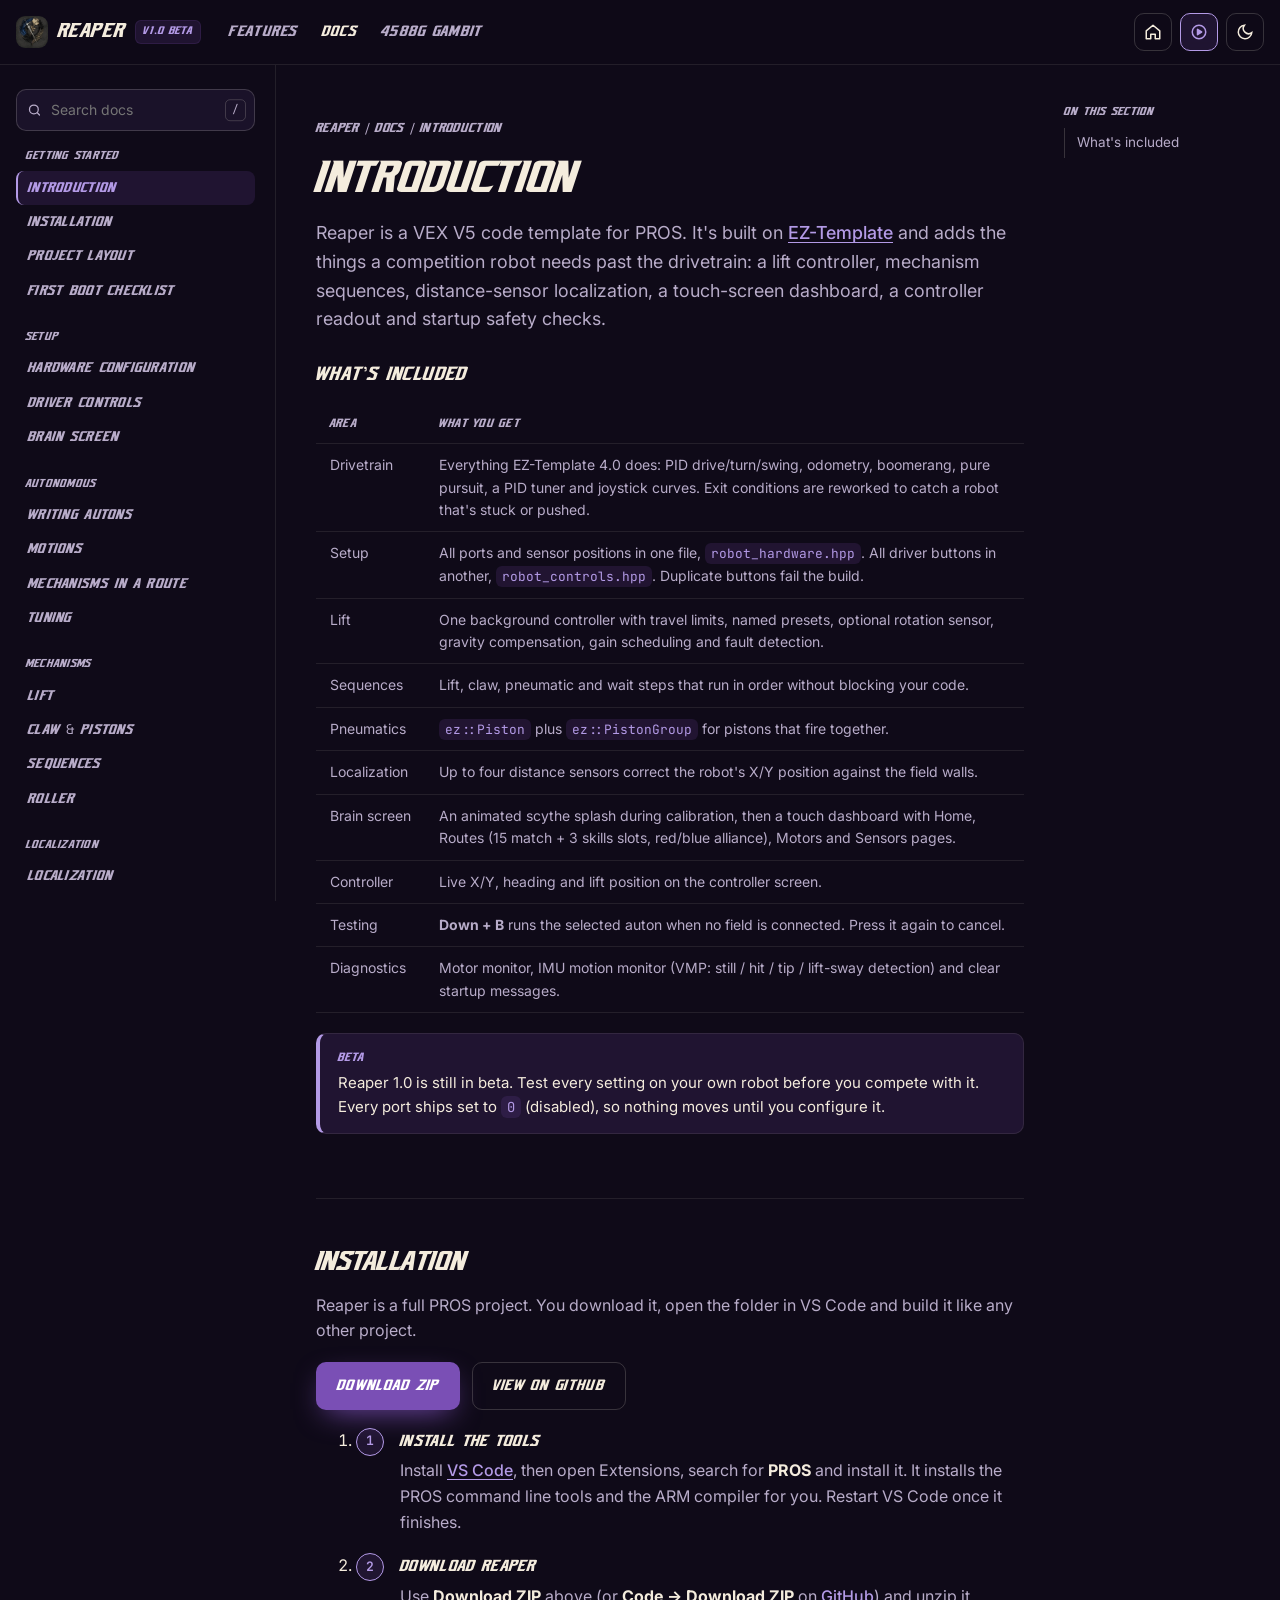
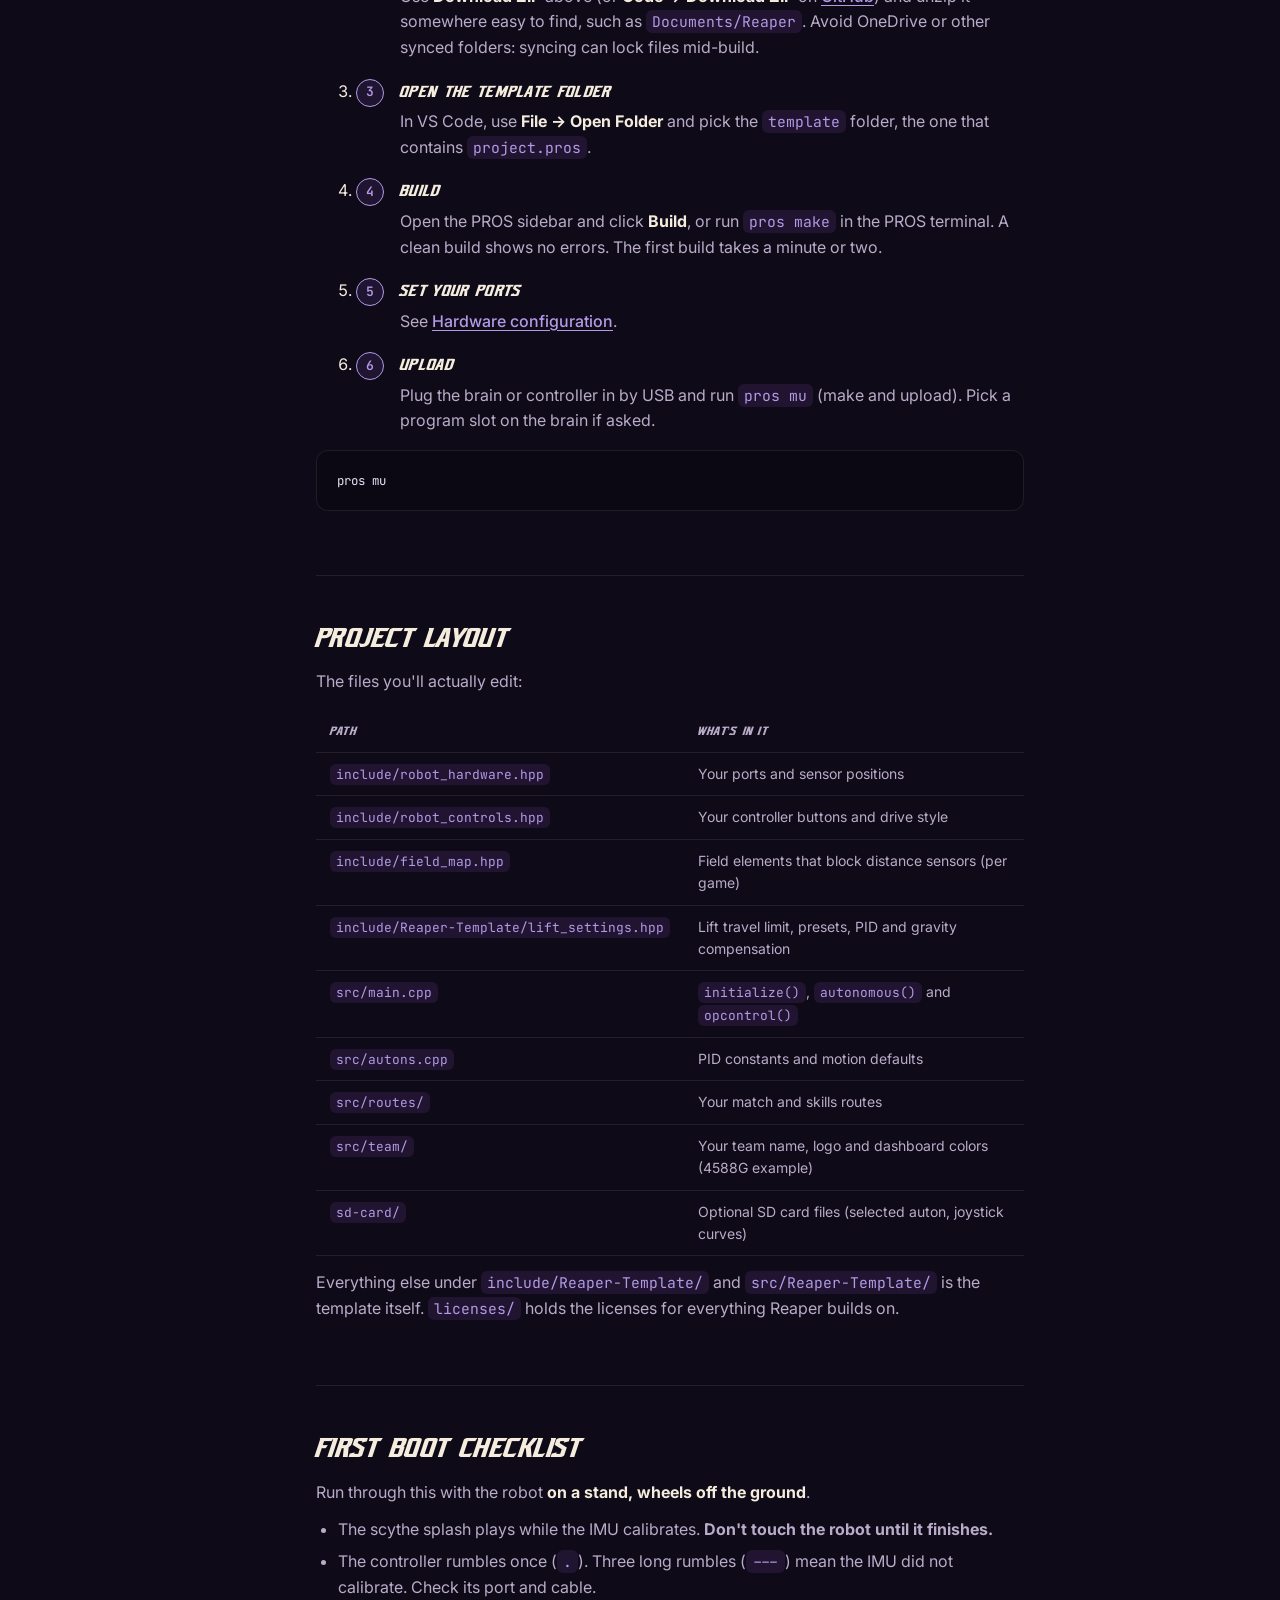
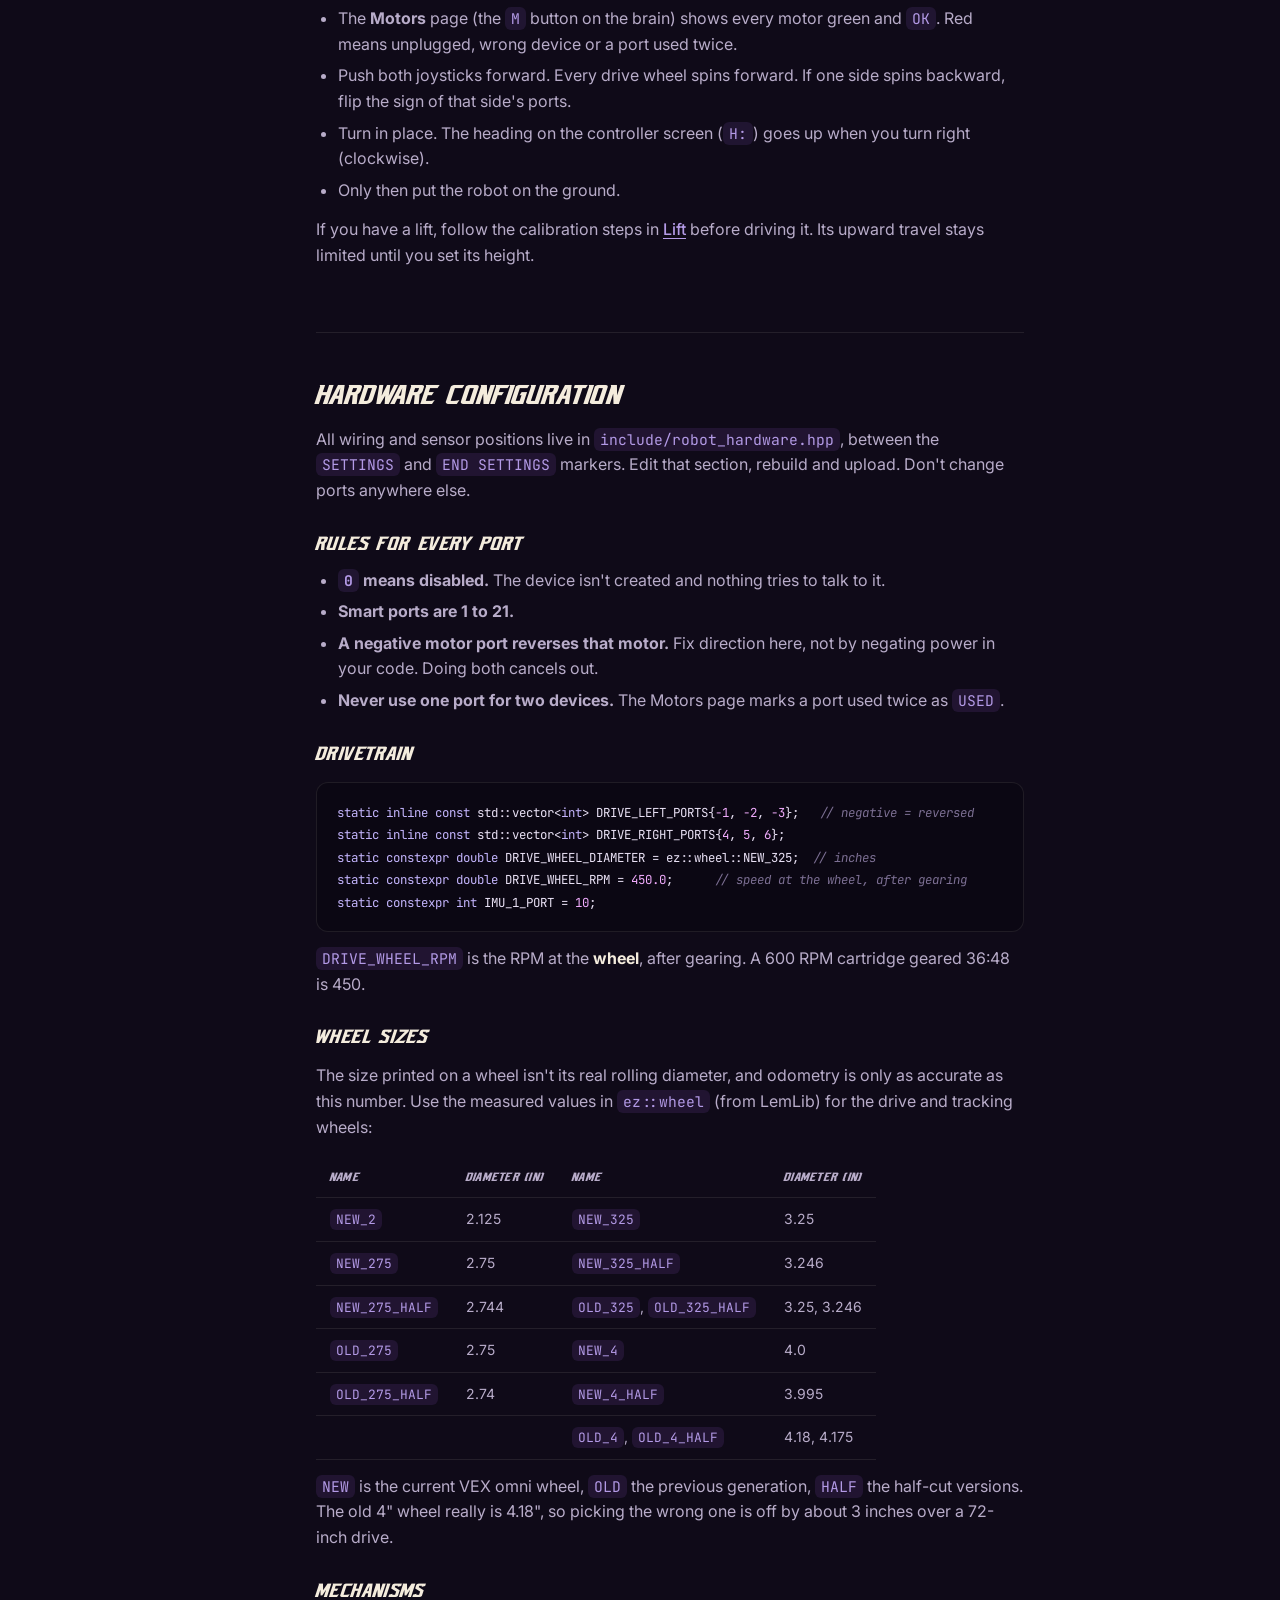
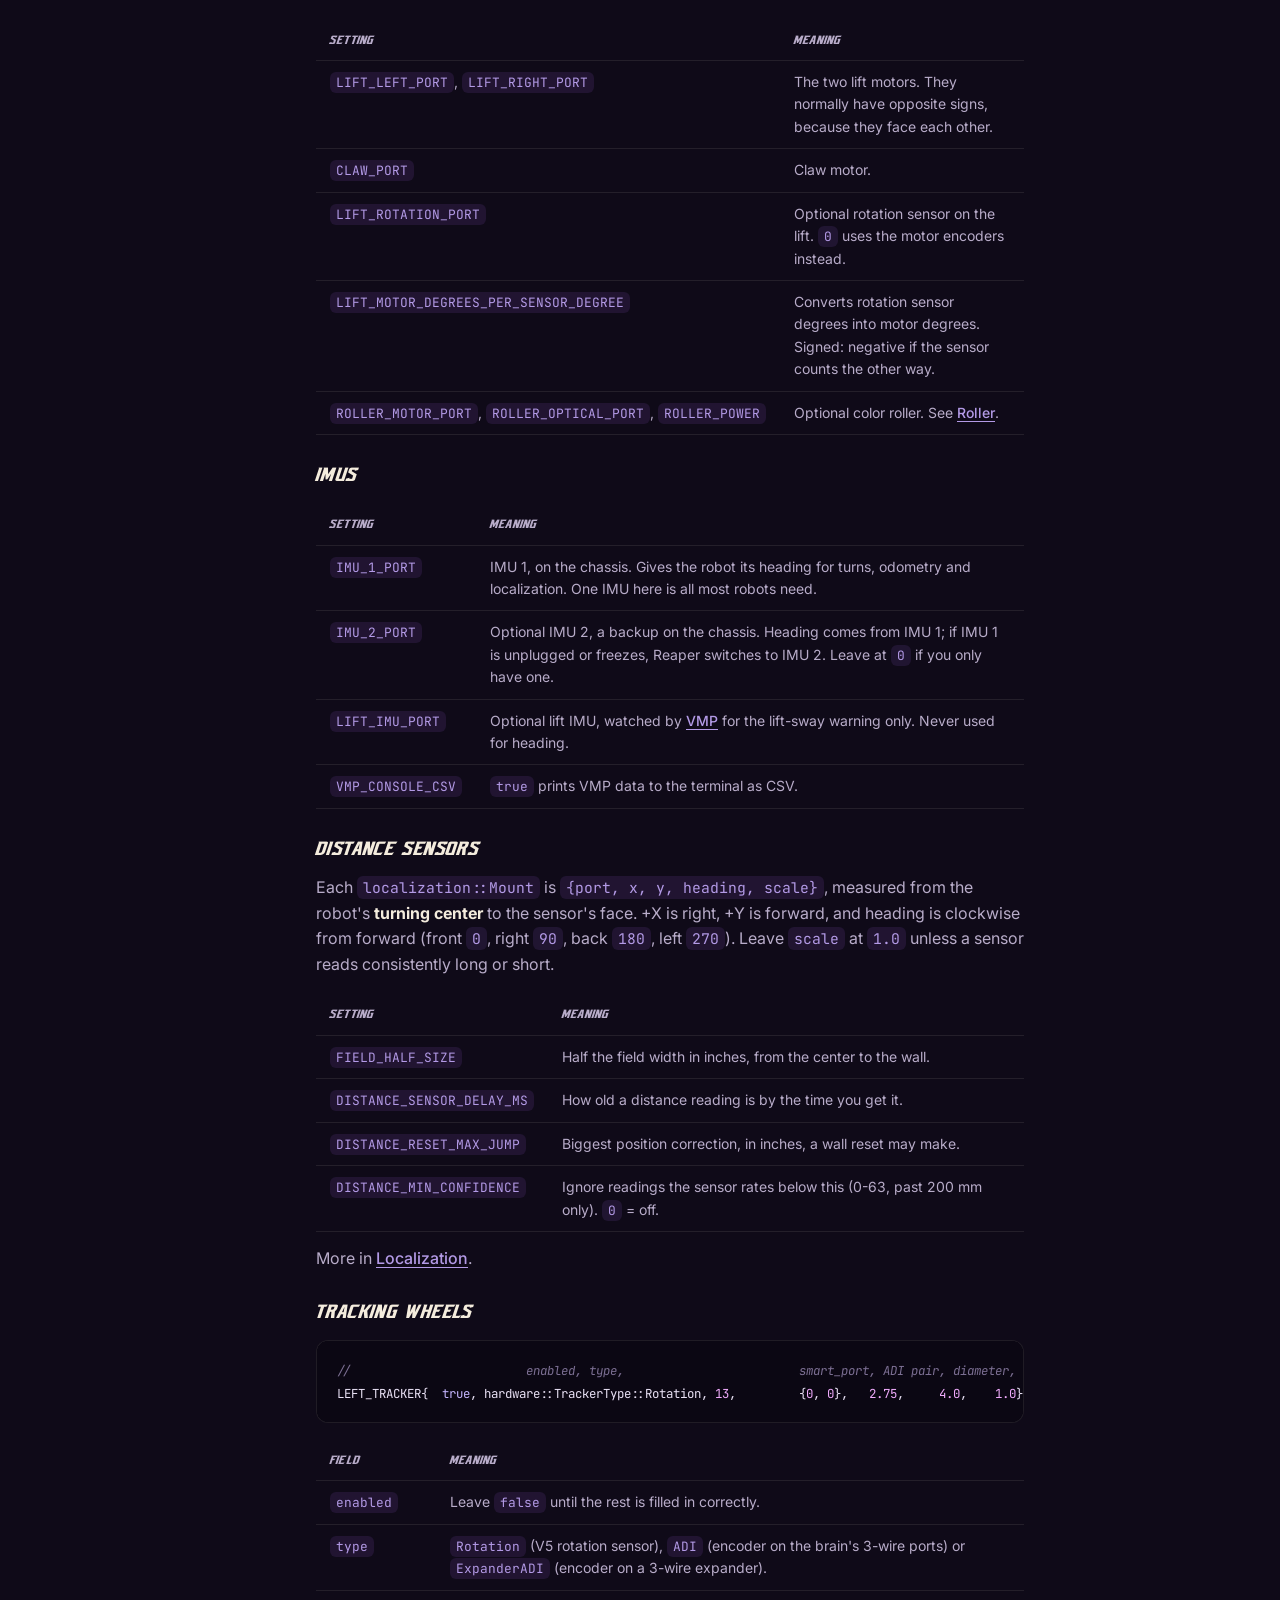
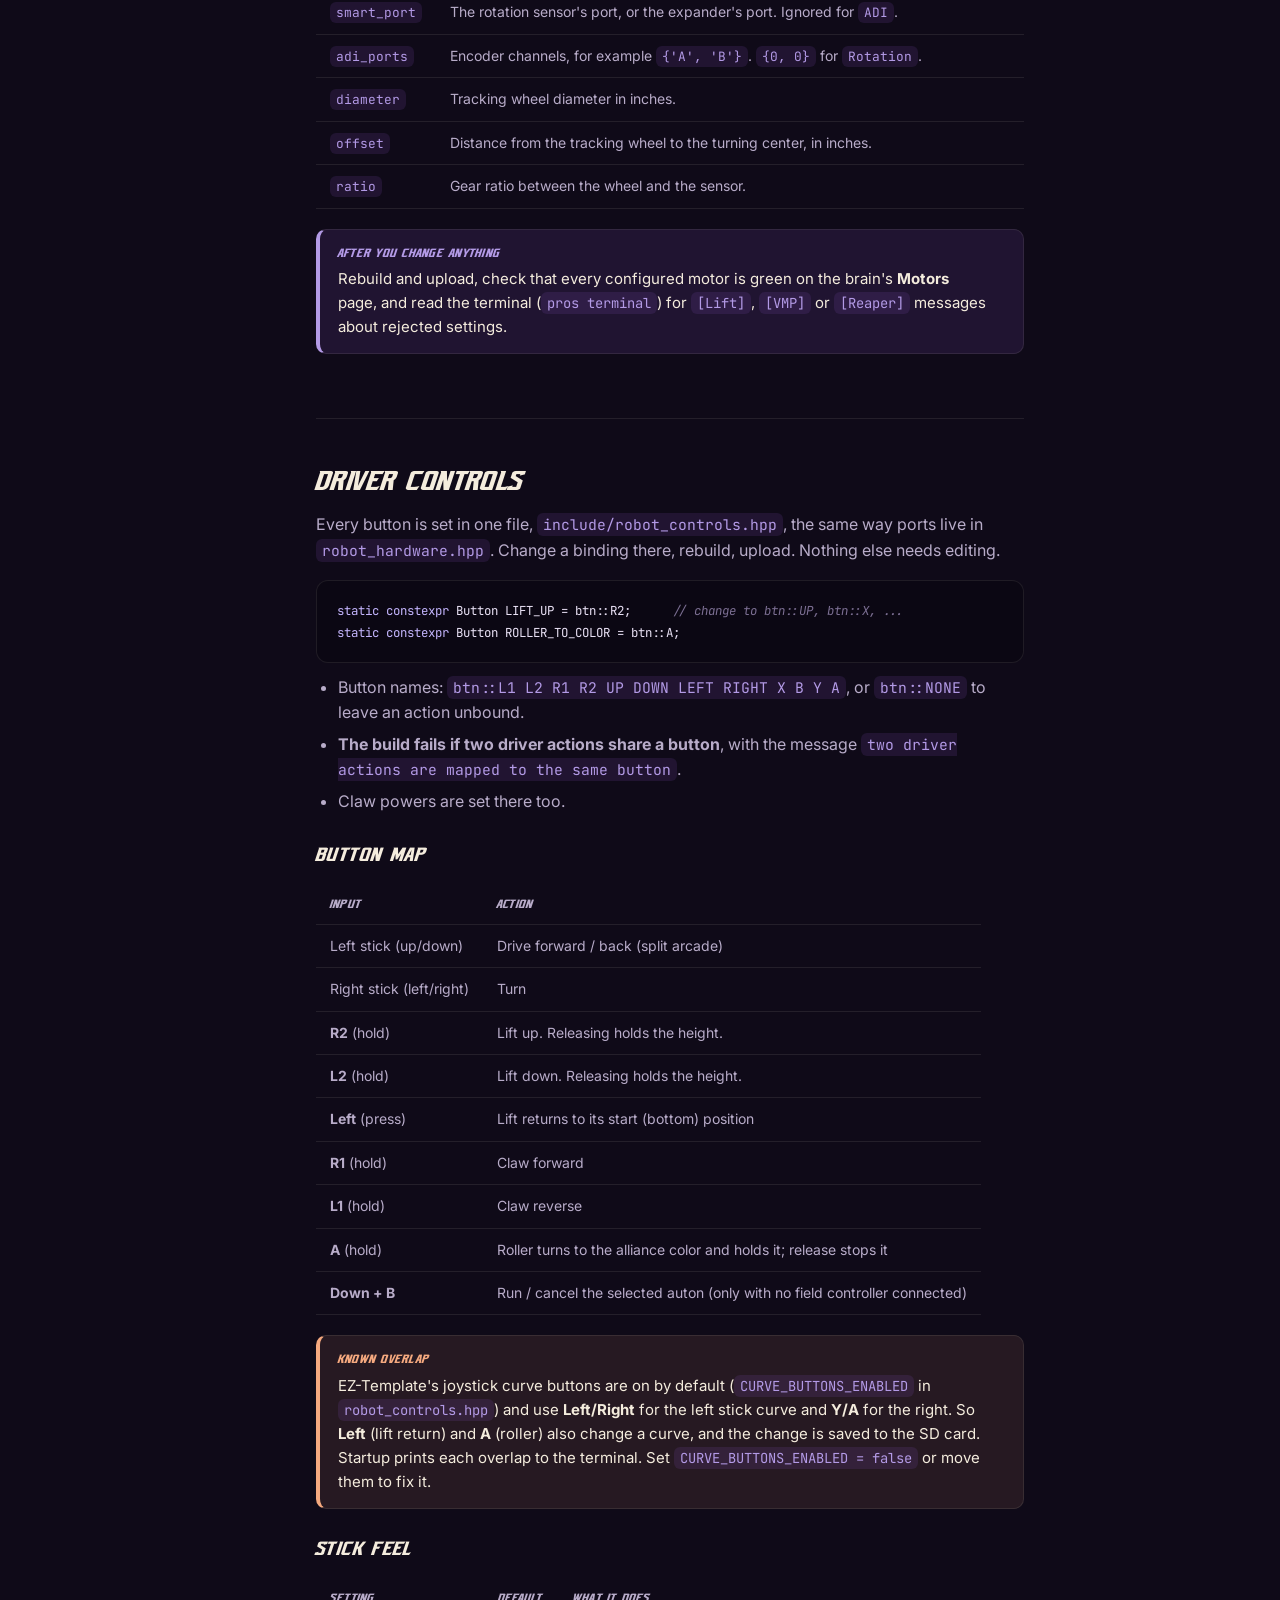
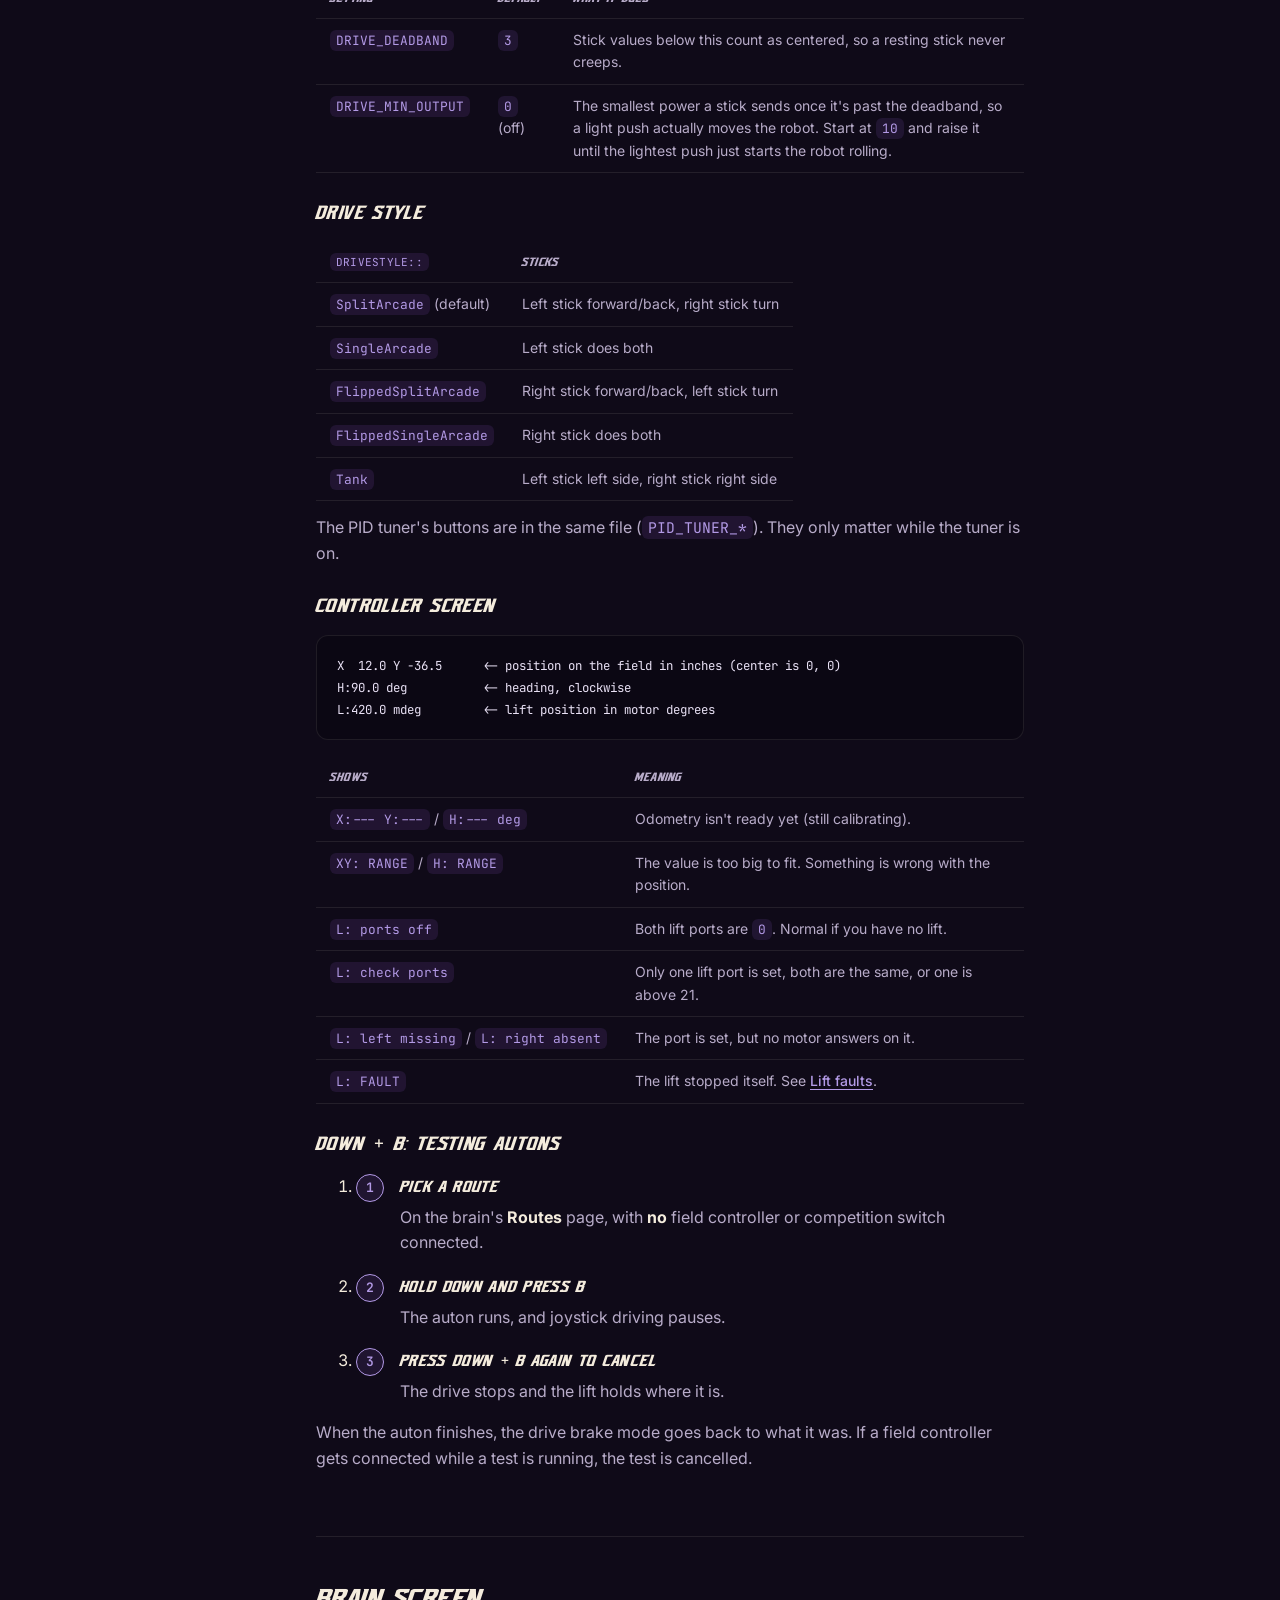
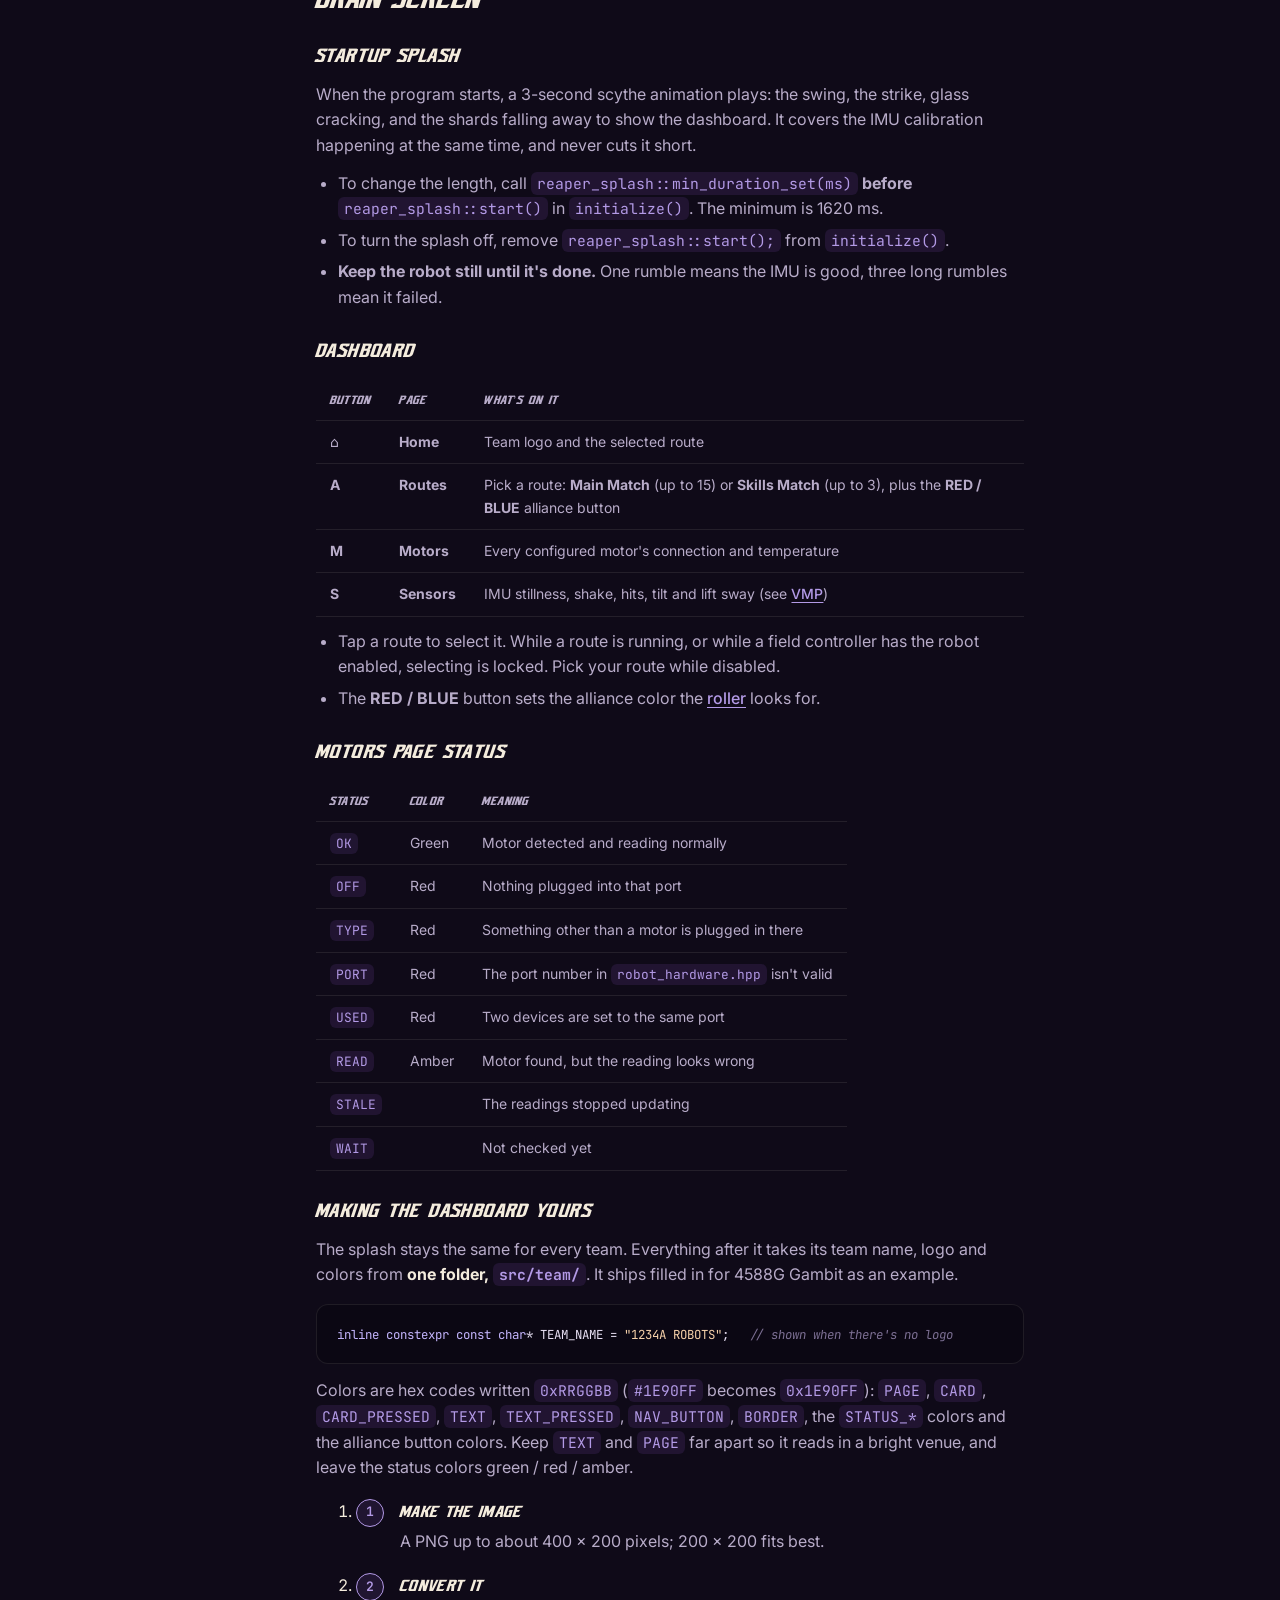
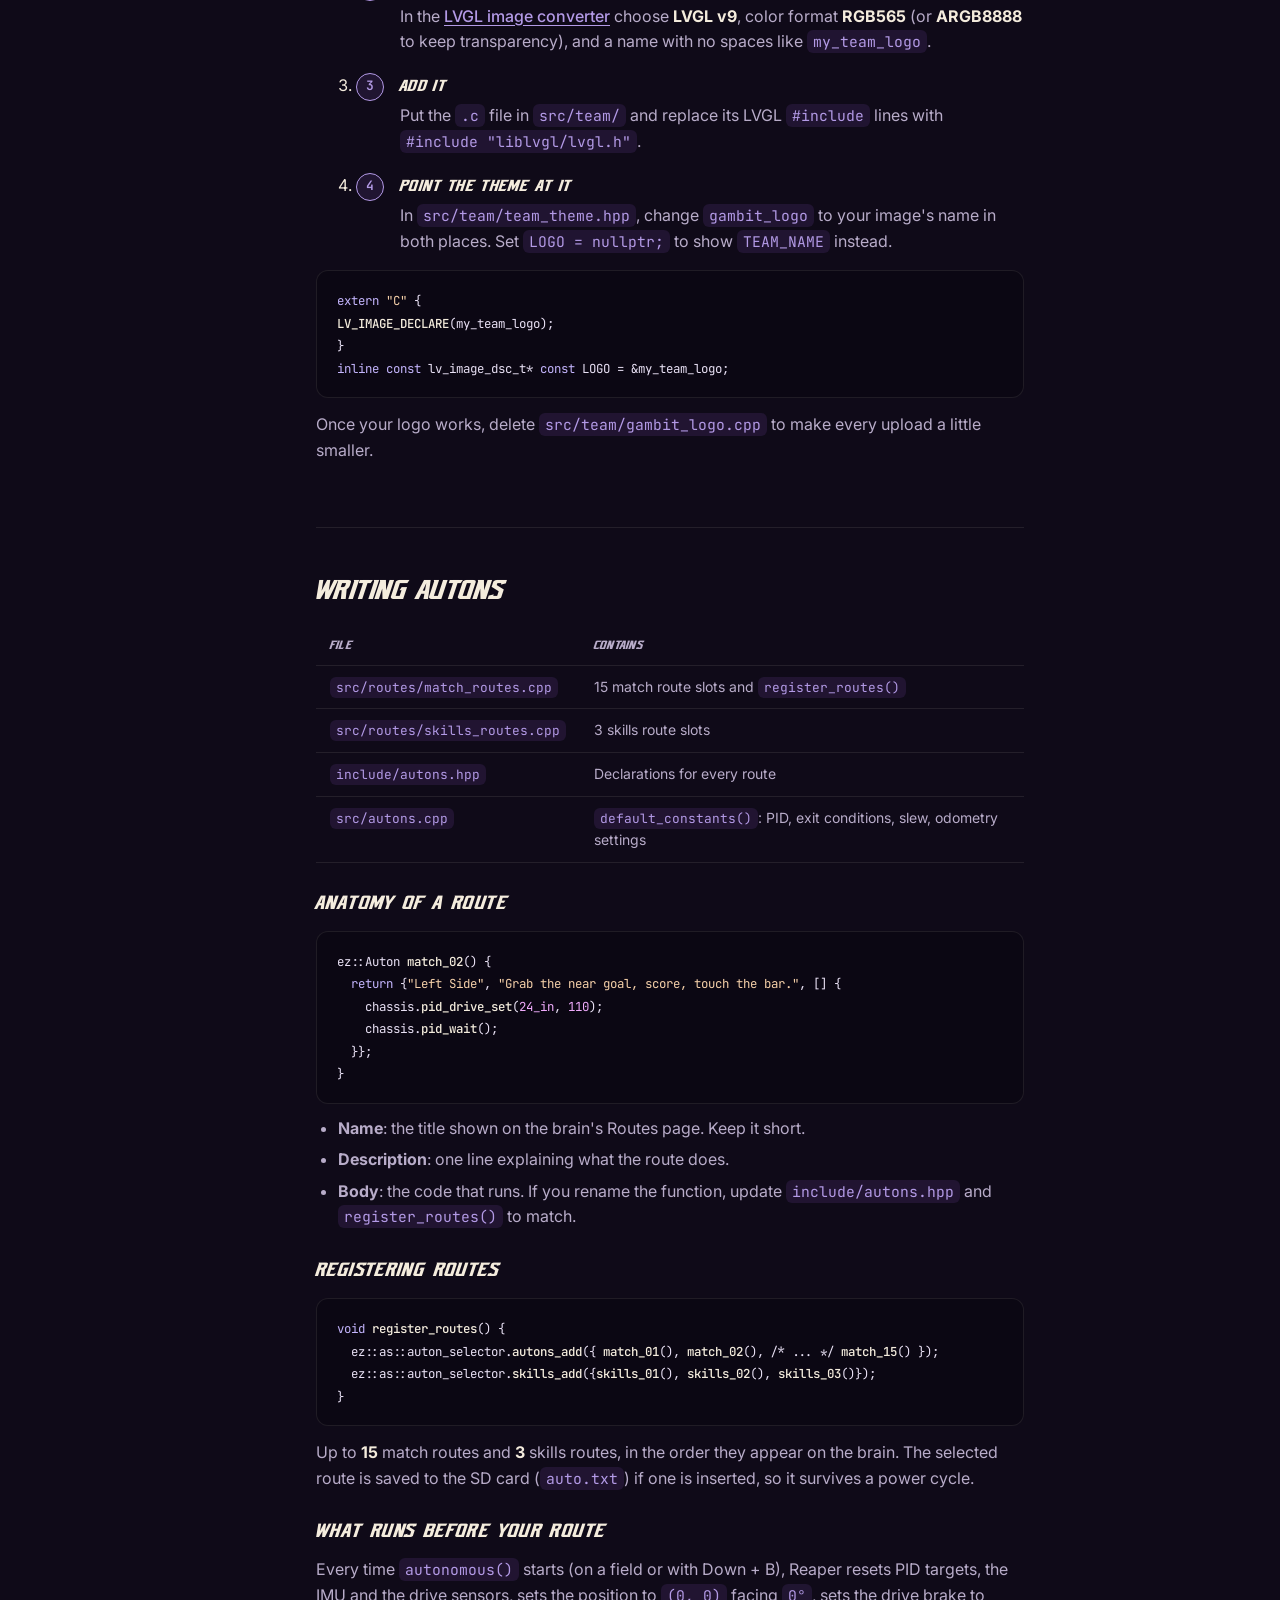
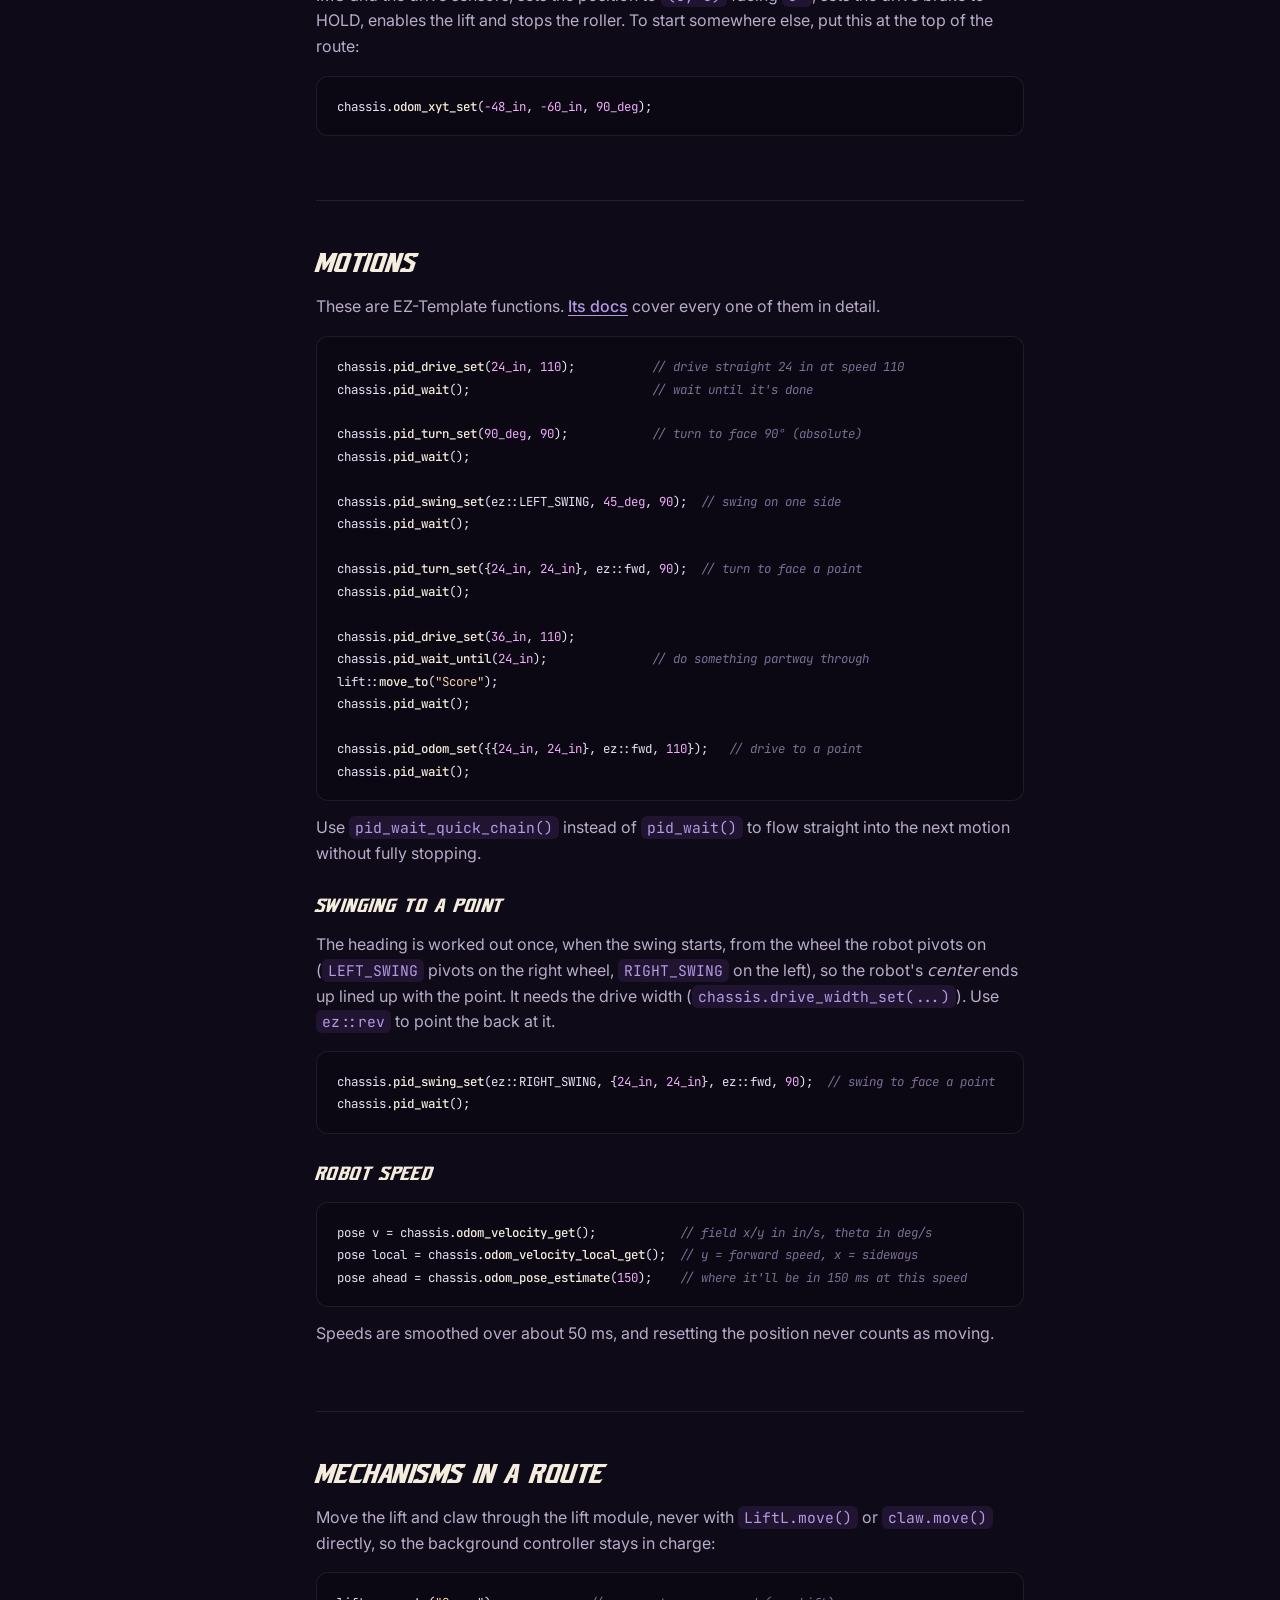
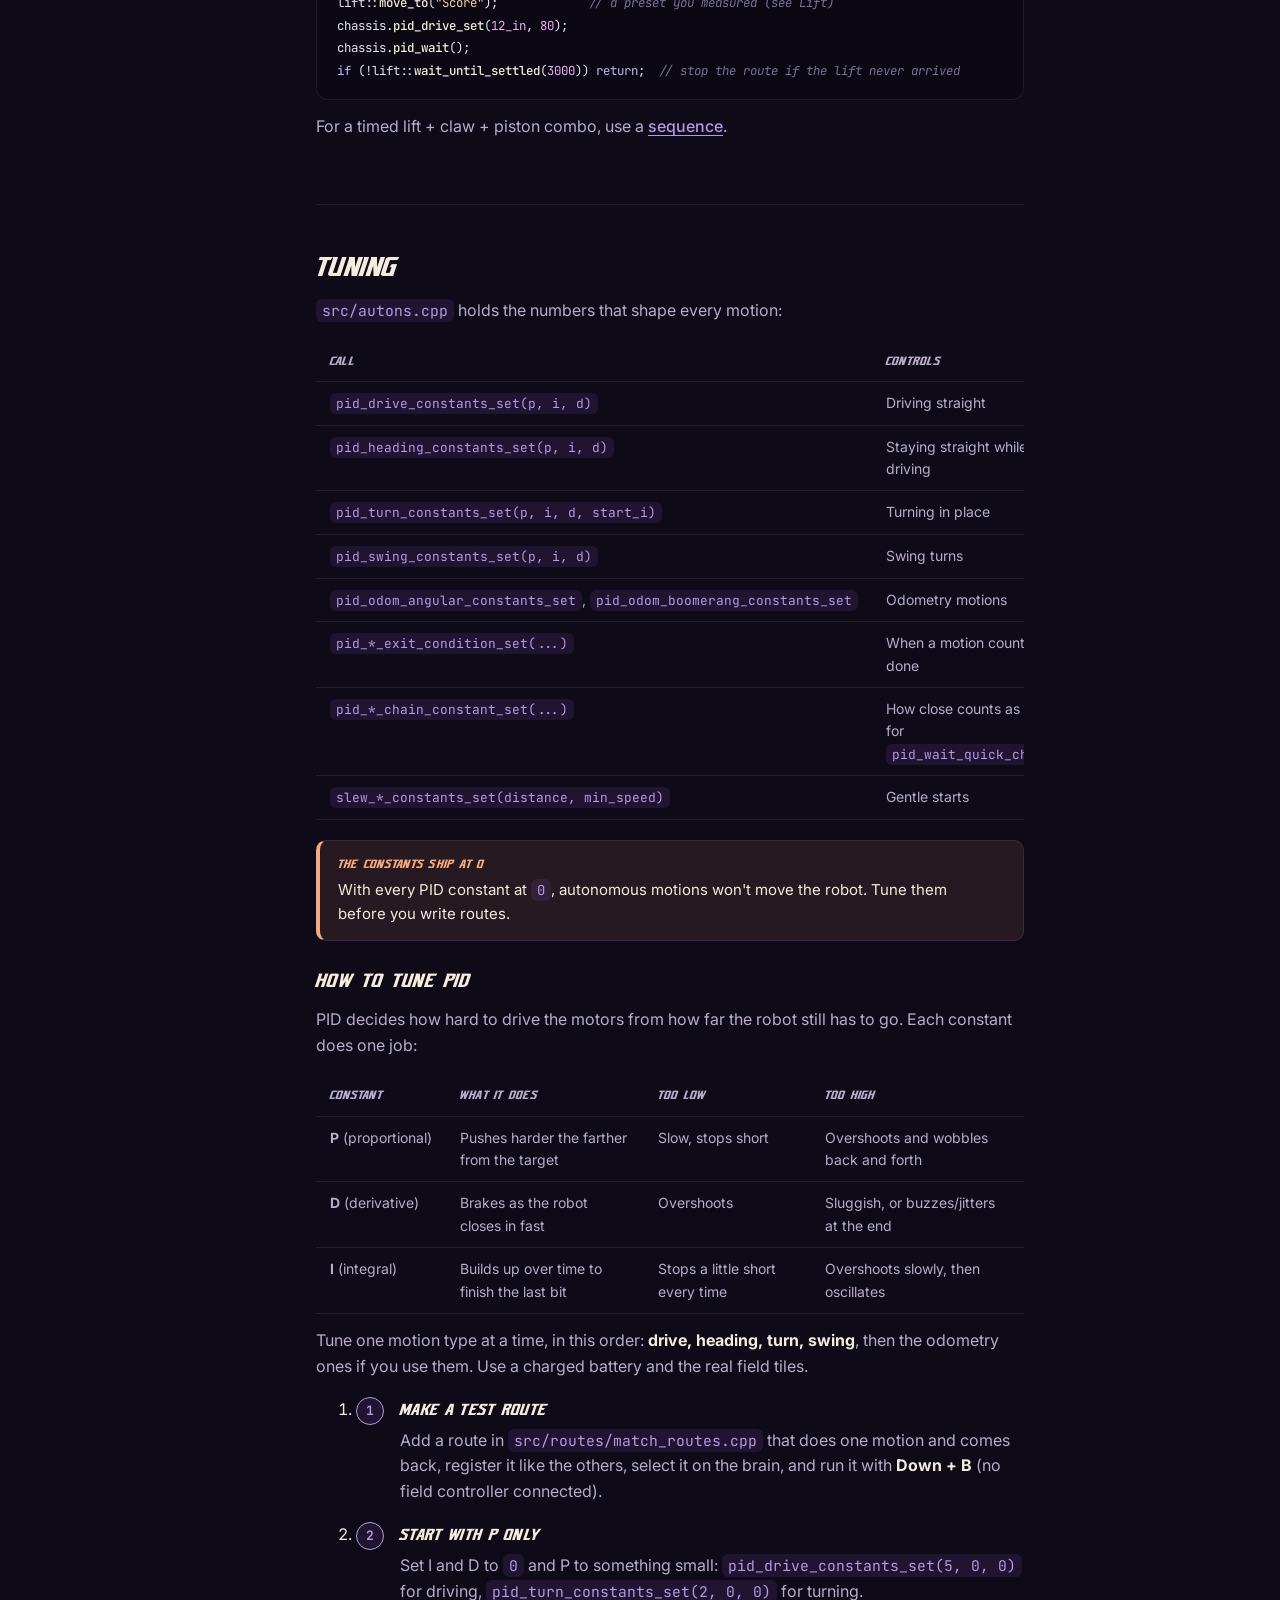
==== commit f9b01f23: "Merge branch 'main' of https://github.com/okimzaron/Reaperlib" ====
--- a/docs/index.html
+++ b/docs/index.html
@@ -75,11 +75,11 @@
         <a href="#autons" data-keywords="routes match_routes skills_routes register selector auton sd card odom_xyt_set">Writing autons</a>
         <a href="#motions" data-keywords="drive turn swing point odom pid_wait chain quick until velocity estimate">Motions</a>
         <a href="#auton-mechanisms" data-keywords="lift claw move_to wait_until_settled sequence auton">Mechanisms in a route</a>
-        <a href="#tuning" data-keywords="pid constants exit conditions slew default_constants kp kd stuck detection">Tuning</a>
+        <a href="#tuning" data-keywords="pid tune p i d overshoot oscillate exit conditions pid constants exit conditions slew default_constants kp kd stuck detection">Tuning</a>
       </div>
       <div class="nav-group">
         <h4>Mechanisms</h4>
-        <a href="#lift" data-keywords="lift calibrate max_height presets gravity gain scheduling faults rotation sensor lift_settings">Lift</a>
+        <a href="#lift" data-keywords="lift pid tune kp kd ki kg lift calibrate max_height presets gravity gain scheduling faults rotation sensor lift_settings">Lift</a>
         <a href="#pistons" data-keywords="claw piston pneumatics solenoid piston group button_toggle">Claw &amp; pistons</a>
         <a href="#sequences" data-keywords="sequence steps lift claw pneumatic wait background">Sequences</a>
         <a href="#roller" data-keywords="roller optical color alliance red blue yellow hue seek maintain">Roller</a>
@@ -87,7 +87,7 @@
       <div class="nav-group">
         <h4>Localization</h4>
         <a href="#localization" data-keywords="mcl particle filter distance sensor coordinates field walls">Localization</a>
-        <a href="#wall-resets" data-keywords="distance reset wall snap dsr reset result median">Wall resets</a>
+        <a href="#wall-resets" data-keywords="settle pid_wait wait_quiet distance reset wall snap dsr reset result median">Wall resets</a>
         <a href="#field-map" data-keywords="field_map obstacles circles segments goals barriers margin">Field map</a>
       </div>
       <div class="nav-group">
@@ -148,7 +148,7 @@
 <span class="tok-kw">static</span> <span class="tok-kw">inline</span> <span class="tok-kw">const</span> std::vector&lt;<span class="tok-kw">int</span>&gt; DRIVE_RIGHT_PORTS{<span class="tok-num">4</span>, <span class="tok-num">5</span>, <span class="tok-num">6</span>};
 <span class="tok-kw">static</span> <span class="tok-kw">constexpr</span> <span class="tok-kw">double</span> DRIVE_WHEEL_DIAMETER = ez::wheel::NEW_325;  <span class="tok-com">// inches</span>
 <span class="tok-kw">static</span> <span class="tok-kw">constexpr</span> <span class="tok-kw">double</span> DRIVE_WHEEL_RPM = <span class="tok-num">450.0</span>;      <span class="tok-com">// speed at the wheel, after gearing</span>
-<span class="tok-kw">static</span> <span class="tok-kw">constexpr</span> <span class="tok-kw">int</span> DRIVE_IMU_1_PORT = <span class="tok-num">10</span>;</code></pre>
+<span class="tok-kw">static</span> <span class="tok-kw">constexpr</span> <span class="tok-kw">int</span> IMU_1_PORT = <span class="tok-num">10</span>;</code></pre>
 <p><code>DRIVE_WHEEL_RPM</code> is the RPM at the <strong>wheel</strong>, after gearing. A 600 RPM cartridge geared 36:48 is 450.</p>
 <h3 id="wheel-sizes">Wheel sizes</h3>
 <p>The size printed on a wheel isn't its real rolling diameter, and odometry is only as accurate as this number. Use the measured values in <code>ez::wheel</code> (from LemLib) for the drive and tracking wheels:</p>
@@ -157,7 +157,7 @@
 <h3 id="mechanism-ports">Mechanisms</h3>
 <table class="api-table"><thead><tr><th>Setting</th><th>Meaning</th></tr></thead><tbody><tr><td><code>LIFT_LEFT_PORT</code>, <code>LIFT_RIGHT_PORT</code></td><td>The two lift motors. They normally have opposite signs, because they face each other.</td></tr><tr><td><code>CLAW_PORT</code></td><td>Claw motor.</td></tr><tr><td><code>LIFT_ROTATION_PORT</code></td><td>Optional rotation sensor on the lift. <code>0</code> uses the motor encoders instead.</td></tr><tr><td><code>LIFT_MOTOR_DEGREES_PER_SENSOR_DEGREE</code></td><td>Converts rotation sensor degrees into motor degrees. Signed: negative if the sensor counts the other way.</td></tr><tr><td><code>ROLLER_MOTOR_PORT</code>, <code>ROLLER_OPTICAL_PORT</code>, <code>ROLLER_POWER</code></td><td>Optional color roller. See <a class="ez-link" href="#roller">Roller</a>.</td></tr></tbody></table>
 <h3 id="imu-ports">IMUs</h3>
-<table class="api-table"><thead><tr><th>Setting</th><th>Meaning</th></tr></thead><tbody><tr><td><code>DRIVE_IMU_1_PORT</code></td><td>Main drivetrain IMU. Required for turns and odometry.</td></tr><tr><td><code>DRIVE_IMU_2_PORT</code></td><td>Optional second IMU. EZ-Template averages them and can catch one drifting.</td></tr><tr><td><code>LIFT_IMU_PORT</code></td><td>Optional IMU on the lift, watched by <a class="ez-link" href="#vmp">VMP</a> only.</td></tr><tr><td><code>VMP_CONSOLE_CSV</code></td><td><code>true</code> prints VMP data to the terminal as CSV.</td></tr></tbody></table>
+<table class="api-table"><thead><tr><th>Setting</th><th>Meaning</th></tr></thead><tbody><tr><td><code>IMU_1_PORT</code></td><td>IMU 1, on the chassis. Gives the robot its heading for turns, odometry and localization. One IMU here is all most robots need.</td></tr><tr><td><code>IMU_2_PORT</code></td><td>Optional IMU 2, a backup on the chassis. Heading comes from IMU 1; if IMU 1 is unplugged or freezes, Reaper switches to IMU 2. Leave at <code>0</code> if you only have one.</td></tr><tr><td><code>LIFT_IMU_PORT</code></td><td>Optional lift IMU, watched by <a class="ez-link" href="#vmp">VMP</a> for the lift-sway warning only. Never used for heading.</td></tr><tr><td><code>VMP_CONSOLE_CSV</code></td><td><code>true</code> prints VMP data to the terminal as CSV.</td></tr></tbody></table>
 <h3 id="distance-ports">Distance sensors</h3>
 <p>Each <code>localization::Mount</code> is <code>{port, x, y, heading, scale}</code>, measured from the robot's <strong>turning center</strong> to the sensor's face. +X is right, +Y is forward, and heading is clockwise from forward (front <code>0</code>, right <code>90</code>, back <code>180</code>, left <code>270</code>). Leave <code>scale</code> at <code>1.0</code> unless a sensor reads consistently long or short.</p>
 <table class="api-table"><thead><tr><th>Setting</th><th>Meaning</th></tr></thead><tbody><tr><td><code>FIELD_HALF_SIZE</code></td><td>Half the field width in inches, from the center to the wall.</td></tr><tr><td><code>DISTANCE_SENSOR_DELAY_MS</code></td><td>How old a distance reading is by the time you get it.</td></tr><tr><td><code>DISTANCE_RESET_MAX_JUMP</code></td><td>Biggest position correction, in inches, a wall reset may make.</td></tr><tr><td><code>DISTANCE_MIN_CONFIDENCE</code></td><td>Ignore readings the sensor rates below this (0-63, past 200 mm only). <code>0</code> = off.</td></tr></tbody></table>
@@ -285,7 +285,31 @@
         <h2>Tuning</h2>
 <p><code>src/autons.cpp</code> holds the numbers that shape every motion:</p>
 <table class="api-table"><thead><tr><th>Call</th><th>Controls</th></tr></thead><tbody><tr><td><code>pid_drive_constants_set(p, i, d)</code></td><td>Driving straight</td></tr><tr><td><code>pid_heading_constants_set(p, i, d)</code></td><td>Staying straight while driving</td></tr><tr><td><code>pid_turn_constants_set(p, i, d, start_i)</code></td><td>Turning in place</td></tr><tr><td><code>pid_swing_constants_set(p, i, d)</code></td><td>Swing turns</td></tr><tr><td><code>pid_odom_angular_constants_set</code>, <code>pid_odom_boomerang_constants_set</code></td><td>Odometry motions</td></tr><tr><td><code>pid_*_exit_condition_set(...)</code></td><td>When a motion counts as done</td></tr><tr><td><code>pid_*_chain_constant_set(...)</code></td><td>How close counts as done for <code>pid_wait_quick_chain()</code></td></tr><tr><td><code>slew_*_constants_set(distance, min_speed)</code></td><td>Gentle starts</td></tr></tbody></table>
-<p>The shipped values are a starting point, not a tune for your robot. EZ-Template's PID tuner and <a class="ez-link" href="https://ez-robotics.github.io/EZ-Template/" target="_blank" rel="noopener">tuning guide</a> work in Reaper unchanged.</p>
+<div class="callout warn"><b>The constants ship at 0</b><p>With every PID constant at <code>0</code>, autonomous motions won't move the robot. Tune them before you write routes.</p></div>
+<h3 id="pid-tuning">How to tune PID</h3>
+<p>PID decides how hard to drive the motors from how far the robot still has to go. Each constant does one job:</p>
+<table class="api-table"><thead><tr><th>Constant</th><th>What it does</th><th>Too low</th><th>Too high</th></tr></thead><tbody><tr><td><strong>P</strong> (proportional)</td><td>Pushes harder the farther from the target</td><td>Slow, stops short</td><td>Overshoots and wobbles back and forth</td></tr><tr><td><strong>D</strong> (derivative)</td><td>Brakes as the robot closes in fast</td><td>Overshoots</td><td>Sluggish, or buzzes/jitters at the end</td></tr><tr><td><strong>I</strong> (integral)</td><td>Builds up over time to finish the last bit</td><td>Stops a little short every time</td><td>Overshoots slowly, then oscillates</td></tr></tbody></table>
+<p>Tune one motion type at a time, in this order: <strong>drive, heading, turn, swing</strong>, then the odometry ones if you use them. Use a charged battery and the real field tiles.</p>
+<ol class="steps"><li><strong>Make a test route</strong><p>Add a route in <code>src/routes/match_routes.cpp</code> that does one motion and comes back, register it like the others, select it on the brain, and run it with <strong>Down + B</strong> (no field controller connected).</p></li><li><strong>Start with P only</strong><p>Set I and D to <code>0</code> and P to something small: <code>pid_drive_constants_set(5, 0, 0)</code> for driving, <code>pid_turn_constants_set(2, 0, 0)</code> for turning.</p></li><li><strong>Raise P until it overshoots</strong><p>Upload, run, watch. Keep raising P (by about 20% each time) until the robot reaches the target quickly and starts to go past it and wobble back. That's a bit too much P, which is what you want before the next step.</p></li><li><strong>Add D until the wobble stops</strong><p>Raise D in small steps until the robot comes in and stops without bouncing. For turns, D usually ends up around the same size as P or bigger. Once it's calm, you can often raise P a little more and add a bit more D.</p></li><li><strong>Add I only if it stops short</strong><p>If the robot is consistently a little short (say 1-2&deg; on turns), add a small I and set <code>start_i</code> so I only works near the target: <code>pid_turn_constants_set(3, 0.05, 20, 15)</code> only integrates within 15&deg;. Most drive tunes don't need I at all.</p></li><li><strong>Test other sizes</strong><p>A tune that's perfect for 24 in can overshoot at 48 in. Check short, medium and long moves (6, 24, 48 in; 15&deg;, 90&deg;, 180&deg;) and settle on values that are good for all of them.</p></li></ol>
+<pre data-copy><code>ez::Auton <span class="tok-fn">tune_drive</span>() {
+  <span class="tok-kw">return</span> {<span class="tok-str">"Tune drive"</span>, <span class="tok-str">"24 in forward, then back"</span>, [] {
+    chassis.<span class="tok-fn">pid_drive_set</span>(<span class="tok-num">24_in</span>, <span class="tok-num">110</span>);
+    chassis.<span class="tok-fn">pid_wait</span>();
+    pros::<span class="tok-fn">delay</span>(<span class="tok-num">1000</span>);                       <span class="tok-com">// pause so you can see where it stopped</span>
+    chassis.<span class="tok-fn">pid_drive_set</span>(<span class="tok-num">-24_in</span>, <span class="tok-num">110</span>);
+    chassis.<span class="tok-fn">pid_wait</span>();
+  }};
+}</code></pre>
+<p>For a turn test, swap the moves for:</p>
+<pre data-copy><code>chassis.<span class="tok-fn">pid_turn_set</span>(<span class="tok-num">90_deg</span>, <span class="tok-num">110</span>);
+chassis.<span class="tok-fn">pid_wait</span>();
+pros::<span class="tok-fn">delay</span>(<span class="tok-num">1000</span>);
+chassis.<span class="tok-fn">pid_turn_set</span>(<span class="tok-num">0_deg</span>, <span class="tok-num">110</span>);
+chassis.<span class="tok-fn">pid_wait</span>();</code></pre>
+<h3 id="pid-heading">Heading and swing</h3>
+<ul class="bullets"><li><strong>Heading</strong> keeps the robot straight while it drives. Drive 48 in: if it curves off to one side, raise the heading P; if it snakes left and right, lower P or add a little D.</li><li><strong>Swing</strong> turns on one side of the drive. Tune it exactly like a turn, with a swing test route (<code>pid_swing_set(ez::LEFT_SWING, 90_deg, 110)</code>).</li></ul>
+<h3 id="pid-exit">After tuning: exit conditions</h3>
+<p>Exit conditions decide when a motion counts as done. The defaults are safe but slow. Once the robot stops cleanly, shorten the times in <code>pid_*_exit_condition_set(...)</code> a little at a time so <code>pid_wait()</code> ends sooner. If motions start ending before the robot stops, go back up.</p>
 <h3 id="stuck-detection">Stuck detection</h3>
 <p>Reaper reworks EZ-Template's exit conditions to detect a robot that's stuck, for example pushed against a wall or blocked by another robot. A <code>pid_wait()</code> no longer ends just because the robot is moving slowly. It ends when the robot stops making progress for long enough. The shortest window it checks is 350 ms, so shrinking <code>velocity_exit_time</code> won't make it trigger on a slow but moving robot.</p>
       </section>
@@ -313,6 +337,15 @@
 <p>Every preset has to sit between 0 and <code>max_height</code>, or the lift refuses to start (<code>L: preset</code>). <code>move_to</code> returns <code>false</code> if the target is outside the limits. Nothing is silently clamped.</p>
 <h3 id="lift-driver">Driver control</h3>
 <ul class="bullets"><li><strong>R2 / L2:</strong> full power while held (<code>c.full_power_manual_jog = true</code>), stopping at the limits. Releasing holds the current height. <strong>Both together:</strong> hold.</li><li><strong>Left:</strong> return to 0. If the lift failed its startup check, pressing <strong>Left</strong> (with R2/L2 released) retries it and re-zeros. Put the lift at the bottom first.</li><li><strong>Claw:</strong> always send power through <code>lift::claw_driver_update()</code>. If it isn't called for 100 ms, the claw stops on its own.</li></ul>
+<h3 id="lift-tuning">Tuning the lift PID</h3>
+<p>Do this after calibrating (<code>max_height</code> set, calibration mode off). All of it goes in <code>config()</code> in <code>lift_settings.hpp</code>. The lift's P works in motor power per degree of error: with <code>kp = 0.30</code>, being 100&deg; away asks for 30 power.</p>
+<ol class="steps"><li><strong>Gravity first</strong><p>Gravity is a constant pull, and a PID that has to fight it ends up too aggressive everywhere else. Set <code>c.gravity = GravityModel::Constant;</code> and raise <code>c.kg</code> until the lift, raised to the middle, holds itself there without drifting down or creeping up. For a single swinging arm use <code>Cosine</code> and test with the arm level.</p></li><li><strong>Make a test route</strong><p>Move between two heights and run it with <strong>Down + B</strong>. Watch the controller's <code>L:</code> line.</p></li><li><strong>Raise kp</strong><p>Start low (<code>c.kp = 0.15;</code>, <code>c.kd = 0;</code>, <code>c.ki = 0;</code>) and raise it until the lift gets to each height quickly and goes slightly past.</p></li><li><strong>Add kd</strong><p>Raise <code>c.kd</code> (start around <code>0.01</code>) until the overshoot is gone. The lift's D brakes on its speed, so it never kicks when you pick a new target. Too much D makes it slow to arrive or buzzy.</p></li><li><strong>ki only if it stops short</strong><p>With good gravity compensation the lift rarely needs I. If it consistently stops a few degrees low, add a small <code>c.ki</code> (like <code>0.001</code>) and set <code>c.integral_zone = 50;</code> so it only builds up within 50&deg; of the target. <code>c.integral_limit</code> caps how big it can get.</p></li><li><strong>Different at the top?</strong><p>Many lifts (a DR4B especially) carry more load high up. If one tune can't do both ends, tune it at the bottom and at the top and put both in a <a class="ez-link" href="#lift-gains">gain schedule</a>.</p></li></ol>
+<pre data-copy><code>lift::<span class="tok-fn">move_to</span>(<span class="tok-num">300.0</span>);
+lift::<span class="tok-fn">wait_until_settled</span>(<span class="tok-num">3000</span>);
+pros::<span class="tok-fn">delay</span>(<span class="tok-num">1000</span>);
+lift::<span class="tok-fn">move_to</span>(<span class="tok-num">800.0</span>);                    <span class="tok-com">// two heights inside your max_height</span>
+lift::<span class="tok-fn">wait_until_settled</span>(<span class="tok-num">3000</span>);</code></pre>
+<p>When it's tuned, <code>tolerance</code> and <code>settle_ms</code> decide when a move counts as arrived, and <code>slew_per_second</code> smooths sudden power changes if the lift jerks when starting.</p>
 <h3 id="lift-gravity">Gravity compensation</h3>
 <pre data-copy><code>c.gravity = GravityModel::Constant;   <span class="tok-com">// or Cosine for an arm that swings through an angle</span>
 c.kg = <span class="tok-num">12</span>;                            <span class="tok-com">// motor power units (-127..127), measured</span></code></pre>
@@ -415,15 +448,17 @@
       <section class="doc-section" id="wall-resets" data-title="Wall resets">
         <h2>Wall resets</h2>
 <p>When the robot is stopped against or facing a wall, you can snap one axis to it:</p>
-<pre data-copy><code>chassis.<span class="tok-fn">pid_wait</span>();
-vmp::<span class="tok-fn">wait_quiet</span>(<span class="tok-num">600</span>);                                       <span class="tok-com">// until the robot is really still (or 600 ms)</span>
+<pre data-copy><code>vmp::<span class="tok-fn">settle</span>(<span class="tok-num">600</span>);                                           <span class="tok-com">// motion done AND robot really still (or 600 ms)</span>
 <span class="tok-kw">if</span> (!localization::<span class="tok-fn">distance_reset</span>(localization::Sensor::left, <span class="tok-num">150</span>)) {   <span class="tok-com">// average for 150 ms</span>
   <span class="tok-fn">printf</span>(<span class="tok-str">"reset refused: %s\n"</span>,
          localization::<span class="tok-fn">reset_result_name</span>(localization::<span class="tok-fn">last_reset_result</span>()));
 }</code></pre>
 <p>The second number is how long to average for; the <strong>median</strong> of the readings is used. Leave it out for a single instant reading. A reset is refused if it would move the robot more than <code>DISTANCE_RESET_MAX_JUMP</code> (12 in by default).</p>
-<table class="api-table"><thead><tr><th>Result</th><th>Meaning</th><th>Try</th></tr></thead><tbody><tr><td><code>NoReading</code></td><td>Sensor unplugged, out of range, or not confident</td><td>Check the port; aim squarely at a plain wall</td></tr><tr><td><code>TooFewReadings</code></td><td>Fewer than 3 good readings while averaging</td><td>Average longer, or check the sensor</td></tr><tr><td><code>Unsteady</code></td><td>Readings spread over 1 inch</td><td>Make sure the view to the wall is clear</td></tr><tr><td><code>RobotMoved</code></td><td>The robot moved while averaging</td><td>Wait for <code>vmp::wait_quiet()</code> first</td></tr><tr><td><code>Blocked</code></td><td>A field element in <code>field_map.hpp</code> is in the way</td><td>Use a different wall or sensor</td></tr><tr><td><code>Refused</code></td><td>Not square, not settled, or the jump was too big</td><td>Square up to the wall, wait longer</td></tr><tr><td><code>NotRunning</code></td><td>No distance sensors configured</td><td>Set the ports in <code>robot_hardware.hpp</code></td></tr></tbody></table>
-<p>Without a drive IMU, <code>wait_quiet</code> returns at once, so use <code>pros::delay(80)</code> instead.</p>
+<table class="api-table"><thead><tr><th>Result</th><th>Meaning</th><th>Try</th></tr></thead><tbody><tr><td><code>NoReading</code></td><td>Sensor unplugged, out of range, or not confident</td><td>Check the port; aim squarely at a plain wall</td></tr><tr><td><code>TooFewReadings</code></td><td>Fewer than 3 good readings while averaging</td><td>Average longer, or check the sensor</td></tr><tr><td><code>Unsteady</code></td><td>Readings spread over 1 inch</td><td>Make sure the view to the wall is clear</td></tr><tr><td><code>RobotMoved</code></td><td>The robot moved while averaging</td><td>Call <code>vmp::settle()</code> first</td></tr><tr><td><code>Blocked</code></td><td>A field element in <code>field_map.hpp</code> is in the way</td><td>Use a different wall or sensor</td></tr><tr><td><code>Refused</code></td><td>Not square, not settled, or the jump was too big</td><td>Square up to the wall, wait longer</td></tr><tr><td><code>NotRunning</code></td><td>No distance sensors configured</td><td>Set the ports in <code>robot_hardware.hpp</code></td></tr></tbody></table>
+<h3 id="settle">Why settle, and not just pid_wait?</h3>
+<p>They answer two different questions. <code>chassis.pid_wait()</code> asks the motion controller: "did I reach my target?" It watches the encoders and heading, and returns once the error is small enough. But the robot can still be rocking on its wheels, the lift can still be swinging, and the frame can still be bouncing from the stop. A distance sensor reading taken then is off by a little.</p>
+<p><code>vmp::wait_quiet()</code> asks the IMU: "has the robot physically stopped moving?" It can't tell whether the motion is finished, so on its own it could return in the middle of a smooth, slow drive.</p>
+<p><code>vmp::settle(ms)</code> does both in order: it waits for the motion to finish, then waits up to <code>ms</code> for the robot to be still. Use it anywhere you used to write the two lines. It returns <code>true</code> if the robot really is still, and <code>false</code> if it timed out. Without IMU 1 or IMU 2 it waits a fixed 80 ms instead and returns <code>false</code>. You only need <code>settle</code> before things that need a dead-still robot (wall resets, reading your start position); between ordinary moves, <code>pid_wait()</code> is enough and faster.</p>
       </section>
 
       <section class="doc-section" id="field-map" data-title="Field map">
@@ -444,7 +479,7 @@
       <section class="doc-section" id="vmp" data-title="VMP">
         <h2>VMP</h2>
 <p>VMP watches up to three IMUs 100 times a second. It <strong>only watches</strong>: it never calibrates or resets an IMU and never moves a motor.</p>
-<table class="api-table"><thead><tr><th>Question</th><th>Where you see it</th><th>From code</th></tr></thead><tbody><tr><td>Is the robot still?</td><td>Sensors page <code>quiet</code></td><td><code>vmp::is_quiet()</code>, <code>vmp::wait_quiet(ms)</code></td></tr><tr><td>Did it just get hit?</td><td>Sensors page <code>hits</code> / <code>peak</code></td><td><code>vmp::impact_since(t)</code>, <code>vmp::last_impact()</code></td></tr><tr><td>Is it tipping?</td><td>Sensors page <code>tilt</code>, controller <code>!TIPPING</code></td><td><code>vmp::warning()</code></td></tr><tr><td>Is the lift swaying?</td><td>Lift card, controller <code>!LIFT SWAY</code></td><td><code>vmp::warning()</code></td></tr></tbody></table>
+<table class="api-table"><thead><tr><th>Question</th><th>Where you see it</th><th>From code</th></tr></thead><tbody><tr><td>Is the robot still?</td><td>Sensors page <code>quiet</code></td><td><code>vmp::is_quiet()</code>, <code>vmp::wait_quiet(ms)</code>, <code>vmp::settle(ms)</code></td></tr><tr><td>Did it just get hit?</td><td>Sensors page <code>hits</code> / <code>peak</code></td><td><code>vmp::impact_since(t)</code>, <code>vmp::last_impact()</code></td></tr><tr><td>Is it tipping?</td><td>Sensors page <code>tilt</code>, controller <code>!TIPPING</code></td><td><code>vmp::warning()</code></td></tr><tr><td>Is the lift swaying?</td><td>Lift card, controller <code>!LIFT SWAY</code></td><td><code>vmp::warning()</code></td></tr></tbody></table>
 <p>Tuning is in <code>include/Reaper-Template/vmp_settings.hpp</code>. <strong>Start the program with the robot flat on the field</strong>: the first time it sits still becomes "flat" for the tilt reading.</p>
 <h3 id="vmp-tuning">Tuning with the Sensors page</h3>
 <ol class="steps"><li><strong>Still</strong><p>Park the robot. Cards should go <code>quiet</code> within a second. If not, raise <code>QUIET_ACCEL_G</code> / <code>QUIET_GYRO_DPS</code> a little.</p></li><li><strong>Hits</strong><p>Watch <code>peak</code> while driving normally, then while bumping a wall gently. Set <code>IMPACT_G</code> between the two.</p></li><li><strong>Tipping</strong><p>Lean the robot by hand and watch <code>tilt</code>. <code>TIP_WARN_DEG</code> starts the warning, <code>TIP_CLEAR_DEG</code> stops it.</p></li><li><strong>Lift sway</strong><p>Raise the lift, stop hard, and watch the lift card's <code>rot</code>. Set <code>SWAY_GYRO_DPS</code> just under the bad-sway number.</p></li></ol>
@@ -472,7 +507,7 @@
       <section class="doc-section" id="troubleshooting" data-title="Troubleshooting">
         <h2>Troubleshooting</h2>
 <h3 id="ts-build">Building and uploading</h3>
-<table class="api-table"><thead><tr><th>Problem</th><th>Fix</th></tr></thead><tbody><tr><td><code>pros</code> command not found</td><td>Use the PROS terminal from the VS Code sidebar, or reinstall the PROS extension.</td></tr><tr><td>Build errors right after unzipping</td><td>Make sure the folder you opened contains <code>project.pros</code>. Run <code>pros make clean</code>, then <code>pros make</code>.</td></tr><tr><td>Strange build errors in a OneDrive folder</td><td>Move the project out of OneDrive (or any synced folder).</td></tr><tr><td>Upload can't find the brain</td><td>Try another cable or USB port, and close anything else using the brain.</td></tr></tbody></table>
+<table class="api-table"><thead><tr><th>Problem</th><th>Fix</th></tr></thead><tbody><tr><td><code>pros</code> command not found</td><td>Use the PROS terminal from the VS Code sidebar, or reinstall the PROS extension.</td></tr><tr><td>Build errors right after unzipping</td><td>Make sure the folder you opened contains <code>project.pros</code>. Run <code>pros make clean</code>, then <code>pros make</code>.</td></tr><tr><td>Upload can't find the brain</td><td>Try another cable or USB port, and close anything else using the brain.</td></tr></tbody></table>
 <h3 id="ts-robot">Robot</h3>
 <table class="api-table"><thead><tr><th>Problem</th><th>Fix</th></tr></thead><tbody><tr><td>Nothing moves</td><td>The ports are probably still <code>0</code>. Set them in <code>robot_hardware.hpp</code>.</td></tr><tr><td>Robot spins when you push forward</td><td>One side is reversed. Flip the signs of that side's ports.</td></tr><tr><td>One motor fights the others</td><td>That single motor's sign is wrong.</td></tr><tr><td>Heading goes the wrong way</td><td>The IMU is mounted upside down or sideways. Mount it flat.</td></tr><tr><td>Can't select a route</td><td>The robot is enabled by a field controller, or a route is running.</td></tr><tr><td>Down + B does nothing</td><td>It only works with <strong>no</strong> field controller or competition switch connected.</td></tr><tr><td>Joystick feels different after Left, Right, Y or A</td><td>Those buttons also change EZ-Template's joystick curve. See <a class="ez-link" href="#button-map">Driver controls</a>.</td></tr></tbody></table>
 <h3 id="ts-lift">Lift messages</h3>
@@ -483,10 +518,11 @@
       <section class="doc-section" id="credits" data-title="Credits &amp; help">
         <h2>Credits &amp; help</h2>
 <p>Reaper is created and maintained by <strong>Za'Ron Lee</strong> (4588G Gambit). It started as an edited version of <a class="ez-link" href="https://ez-robotics.github.io/EZ-Template/" target="_blank" rel="noopener">EZ-Template</a> and grew from there. Thank you to the EZ-Robotics team.</p>
-<table class="api-table"><thead><tr><th>Project</th><th>Author</th><th>License</th></tr></thead><tbody><tr><td><a class="ez-link" href="https://github.com/EZ-Robotics/EZ-Template" target="_blank" rel="noopener">EZ-Template</a>, EZ-Units</td><td>EZ-Robotics</td><td>MPL-2.0</td></tr><tr><td>RW-Template</td><td>Richard Wang</td><td>MIT</td></tr><tr><td><a class="ez-link" href="https://github.com/purduesigbots/pros" target="_blank" rel="noopener">PROS</a>, OkapiLib</td><td>Purdue SIGBots</td><td>MPL-2.0</td></tr><tr><td><a class="ez-link" href="https://github.com/lvgl/lvgl" target="_blank" rel="noopener">LVGL</a></td><td>LVGL Kft</td><td>MIT</td></tr><tr><td><a class="ez-link" href="https://github.com/LemLib/LemLib" target="_blank" rel="noopener">LemLib</a></td><td>Liam Teale and contributors</td><td>MIT</td></tr></tbody></table>
+<table class="api-table"><thead><tr><th>Project</th><th>Author</th><th>License</th></tr></thead><tbody><tr><td><a class="ez-link" href="https://github.com/EZ-Robotics/EZ-Template" target="_blank" rel="noopener">EZ-Template</a>, EZ-Units</td><td>EZ-Robotics</td><td>MPL-2.0</td></tr><tr><td>RW-Template</td><td>Richard Wang</td><td>MIT</td></tr><tr><td><a class="ez-link" href="https://github.com/purduesigbots/pros" target="_blank" rel="noopener">PROS</a>, OkapiLib</td><td>Purdue SIGBots</td><td>MPL-2.0</td></tr><tr><td><a class="ez-link" href="https://github.com/lvgl/lvgl" target="_blank" rel="noopener">LVGL</a></td><td>LVGL Kft</td><td>MIT</td></tr><tr><td><a class="ez-link" href="https://github.com/LemLib/LemLib" target="_blank" rel="noopener">LemLib</a> (ideas)</td><td>Liam Teale and contributors</td><td>MIT</td></tr></tbody></table>
 <p>Thanks also to <a class="ez-link" href="https://github.com/AlexBryan1/LightLib" target="_blank" rel="noopener">LightLib</a> by Alex Bryan, for helping with parts of the auton selector.</p>
 <p>Reaper is released under the Mozilla Public License 2.0. The full license texts are in the <code>licenses/</code> folder, and <code>CREDITS.md</code> on <a class="ez-link" href="https://github.com/okimzaron/Reaperlib" target="_blank" rel="noopener">GitHub</a> says exactly what came from where. If you fork Reaper, keep <code>LICENSE.md</code>, <code>CREDITS.md</code>, <code>licenses/</code> and the header at the top of each file.</p>
-<div class="callout"><b>Need help?</b><p>Email <a class="ez-link" href="mailto:notzaron@gmail.com">notzaron@gmail.com</a>, find Okimzaron on Discord, or <a class="ez-link" href="https://github.com/okimzaron/Reaperlib/issues" target="_blank" rel="noopener">open an issue on GitHub</a>. Include your Reaper version, PROS kernel version (<code>pros conduct info-project</code>), what you expected, what happened, and the terminal output.</p></div>
+<div class="callout"><b>Need help?</b><p>Email <a class="ez-link" href="mailto:zaronworks@gmail.com">zaronworks@gmail.com</a>, message <strong>okimzaron</strong> on Discord, or <a class="ez-link" href="https://github.com/okimzaron/Reaperlib/issues" target="_blank" rel="noopener">open an issue on GitHub</a>. Include your Reaper version, PROS kernel version (<code>pros conduct info-project</code>), what you expected, what happened, and the terminal output.</p></div>
+<div class="callout warn"><b>Still in testing</b><p>Everything in Reaper is still being tested. Check each feature on your own robot before you rely on it in a match. Most of Reaper's features are marked in the project itself: every file Reaper wrote starts with a <code>// [Reaper]</code> comment saying what it does, and Reaper's additions inside EZ-Template's files are tagged the same way. That's there for engineering notebooks, and so anyone reading the code can tell what Reaper added and what came from EZ-Template, RW-Template and PROS. Search the project for <code>[Reaper</code> to find all of it.</p></div>
 <nav class="pager" aria-label="More"><a href="../"><span>Back to</span><b>← Reaper home</b></a><a class="next" href="https://zaronworks.online/"><span>Return to</span><b>Portfolio →</b></a></nav>
       </section>
     </main>
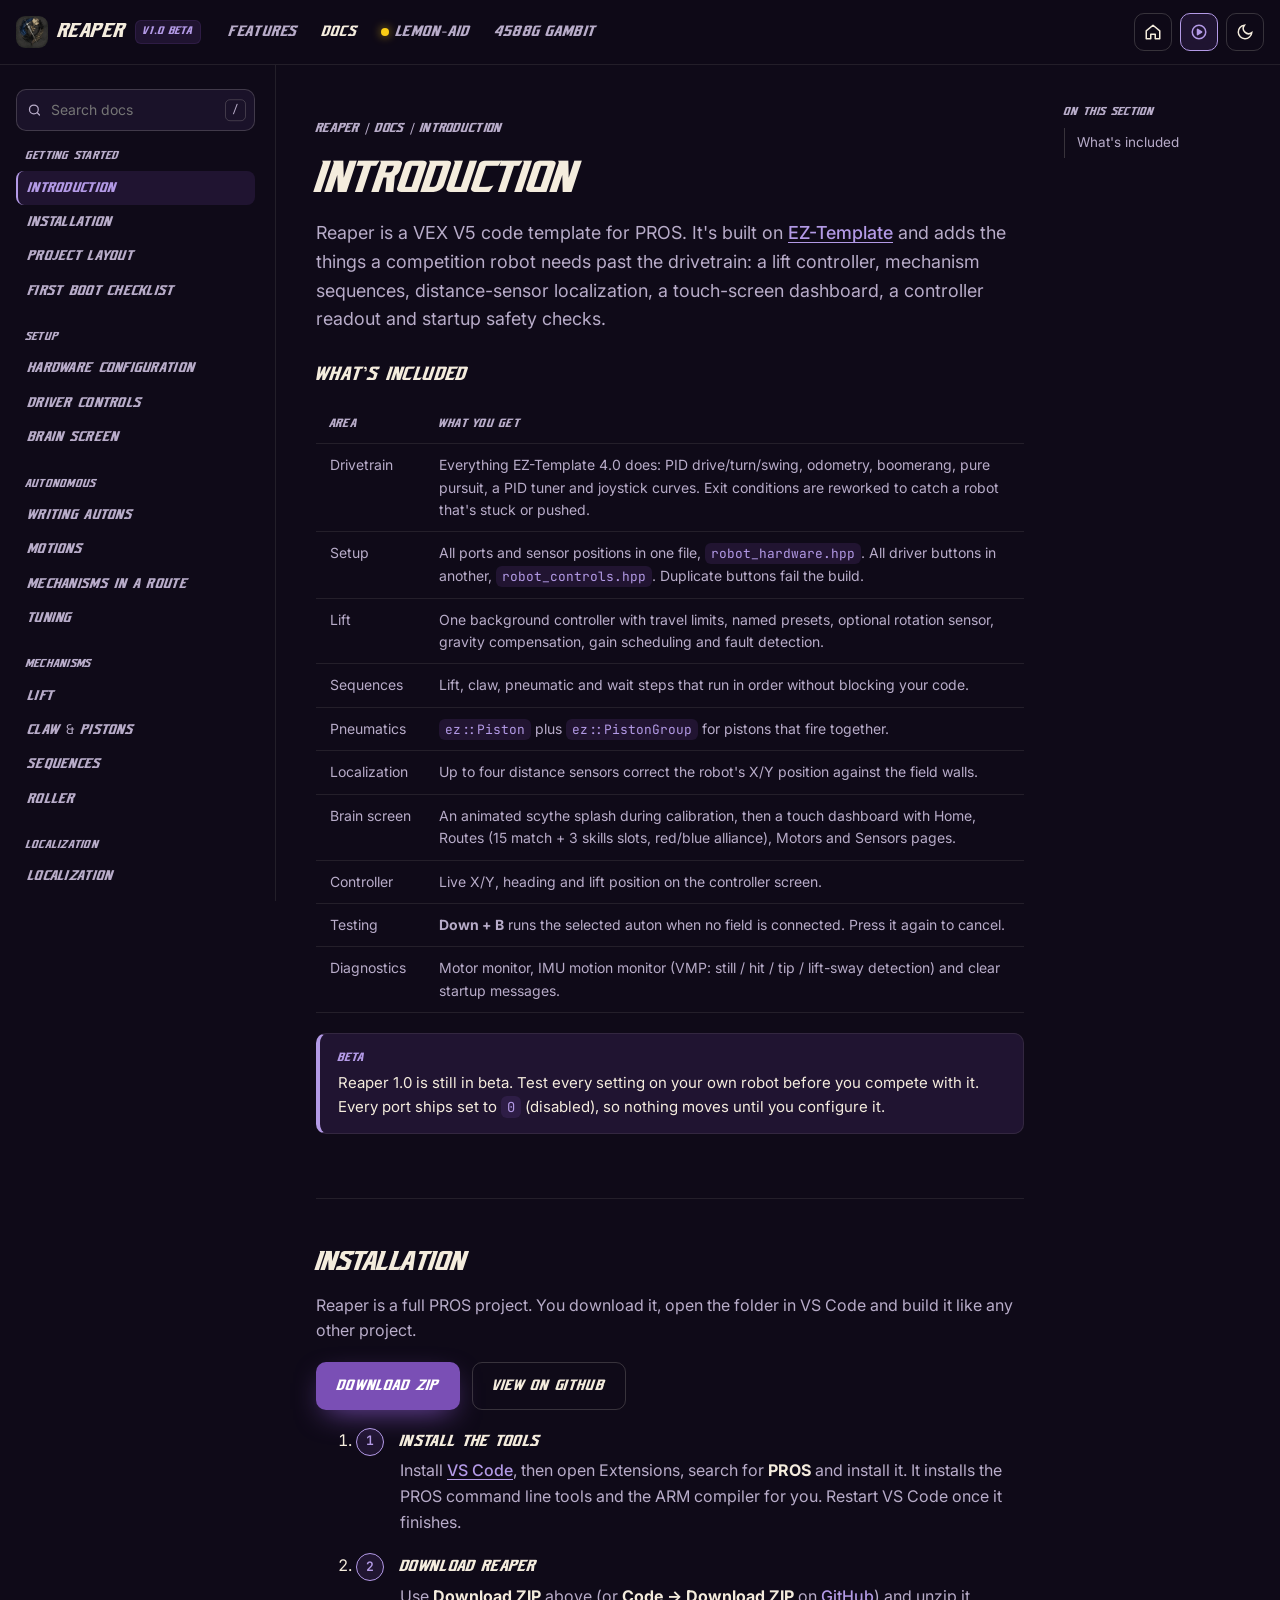
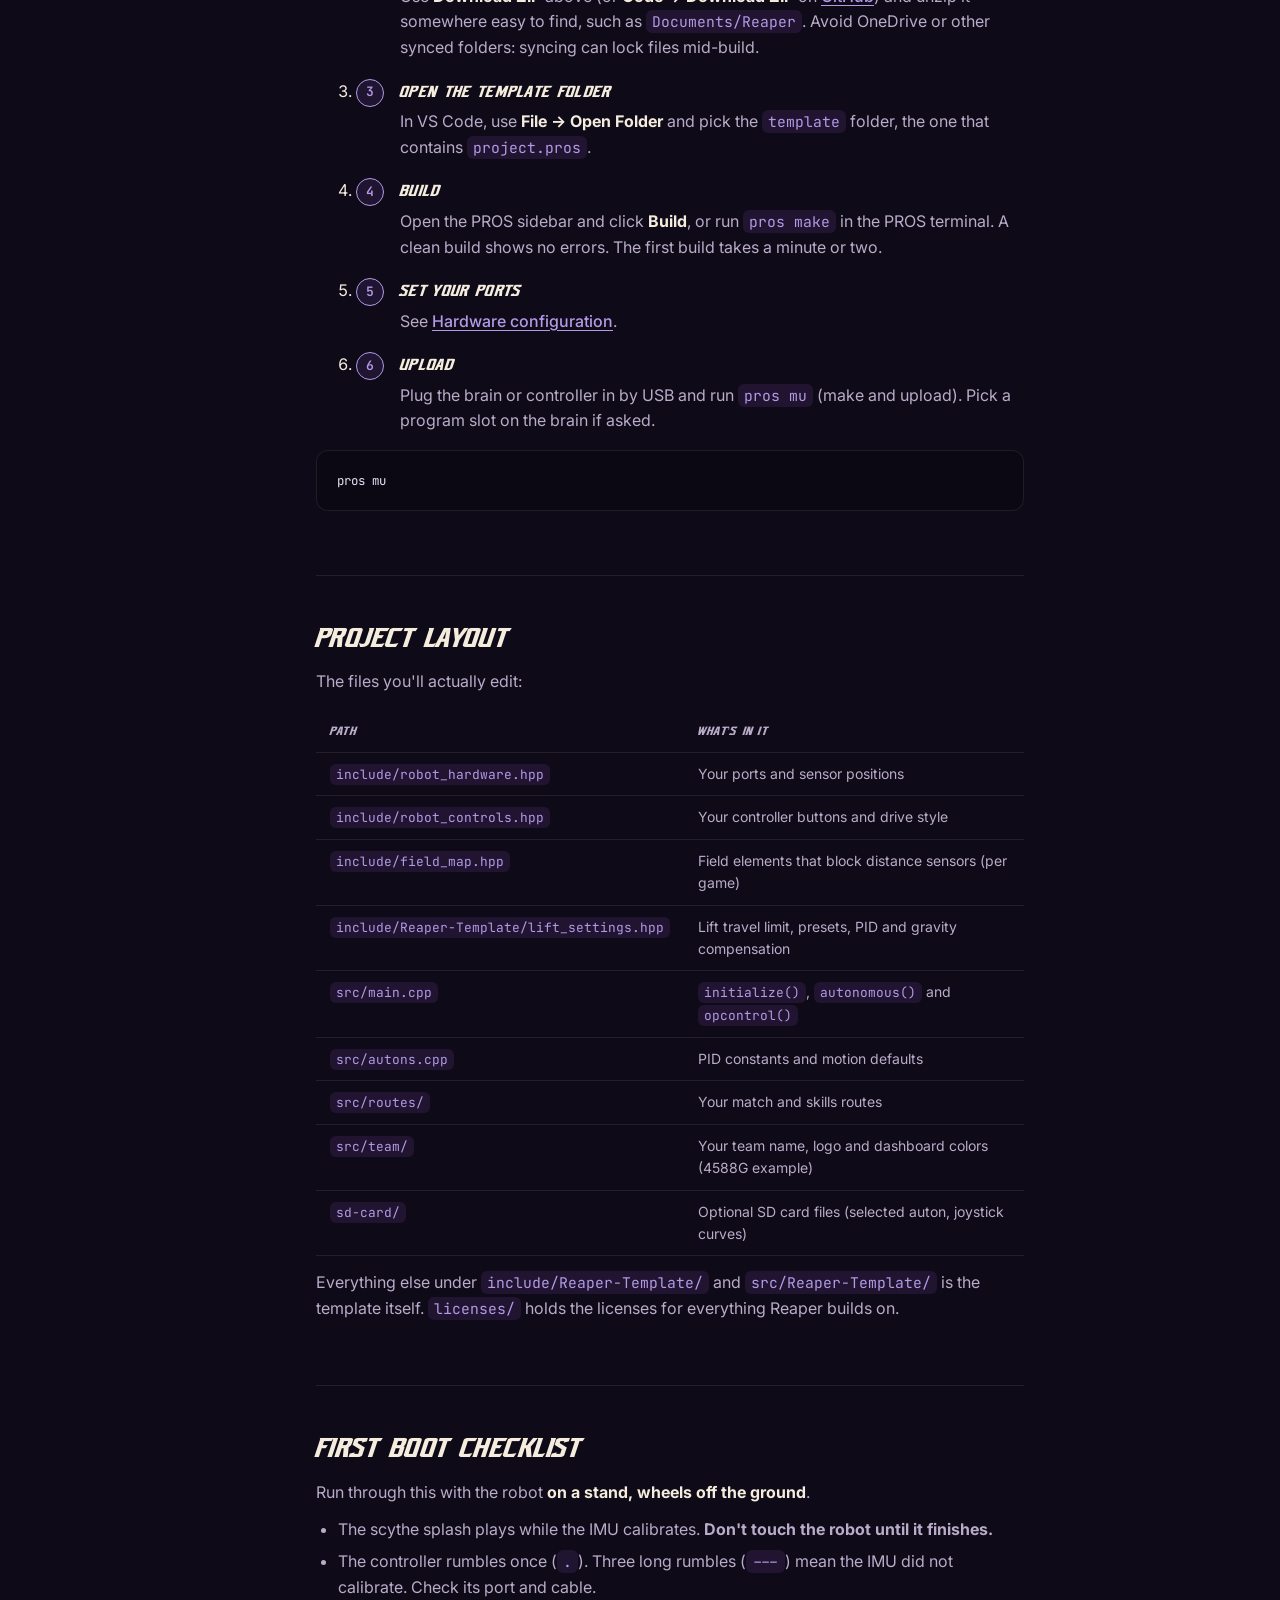
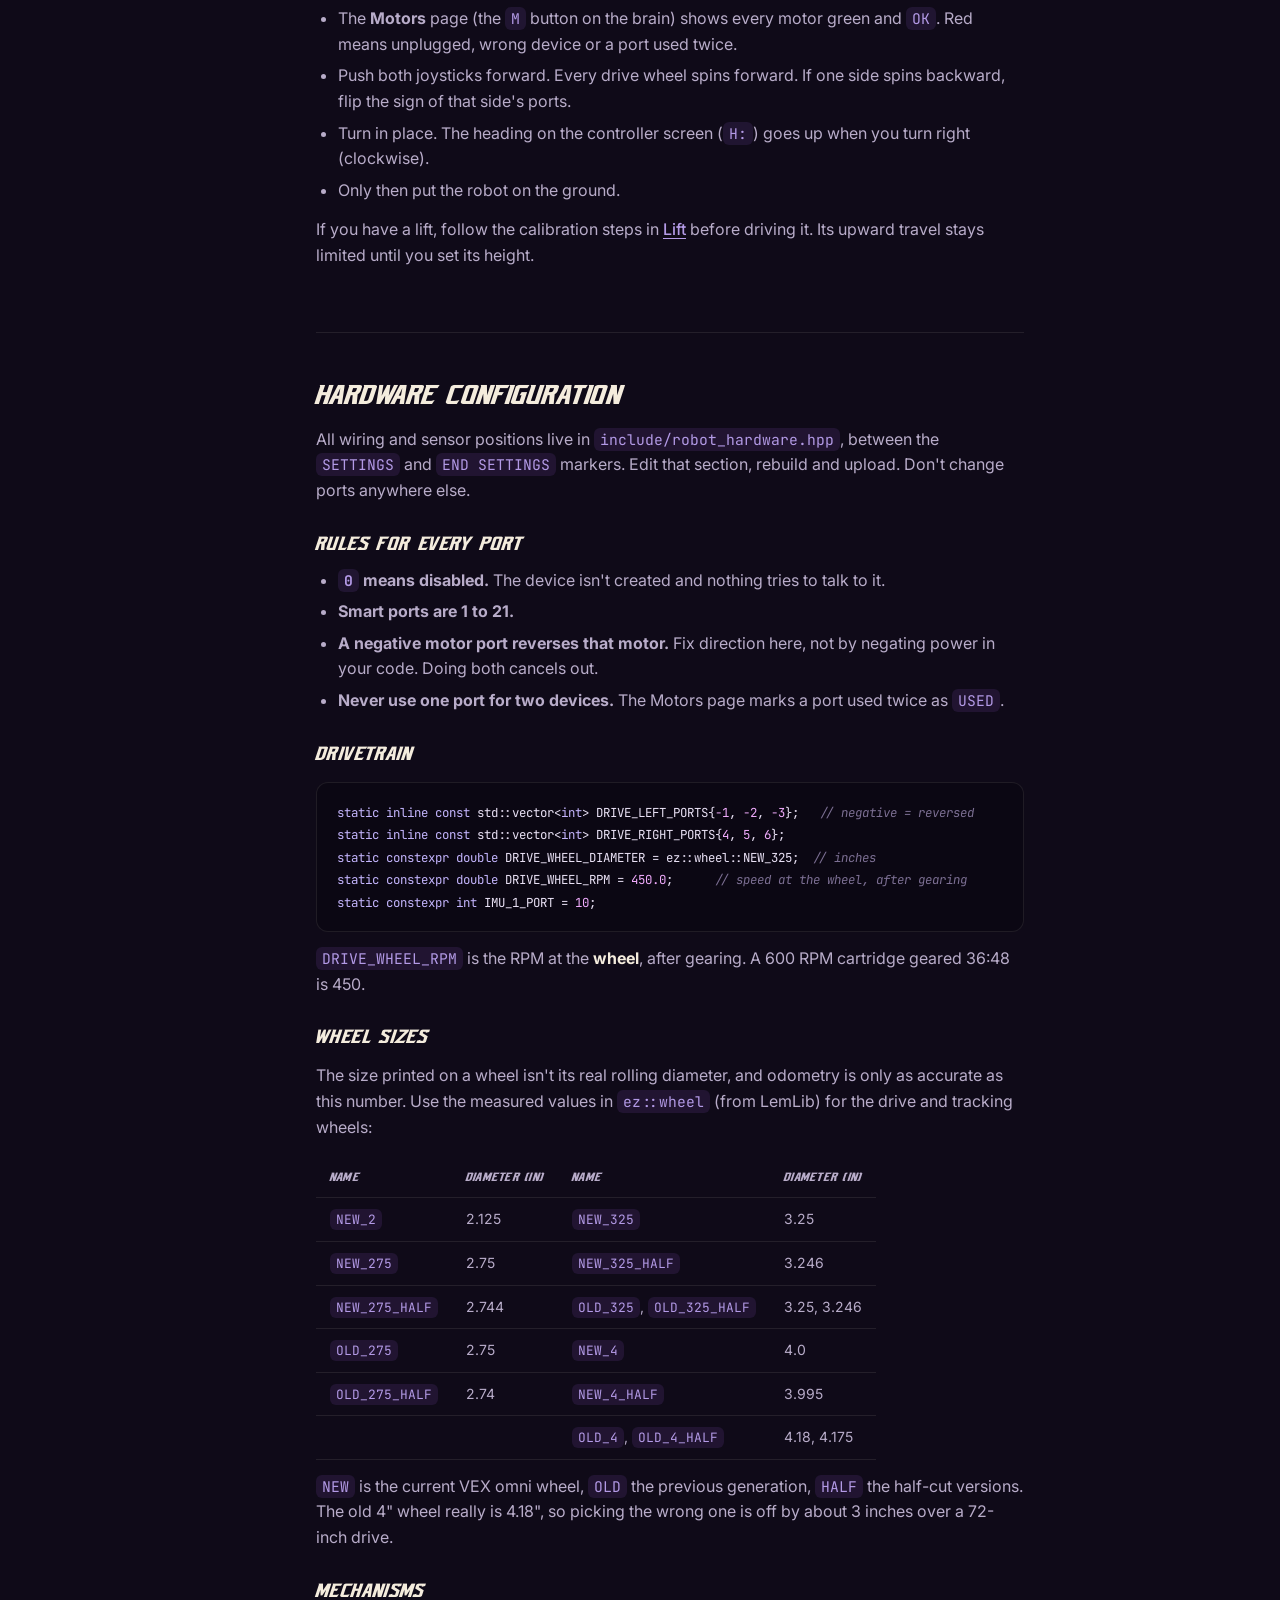
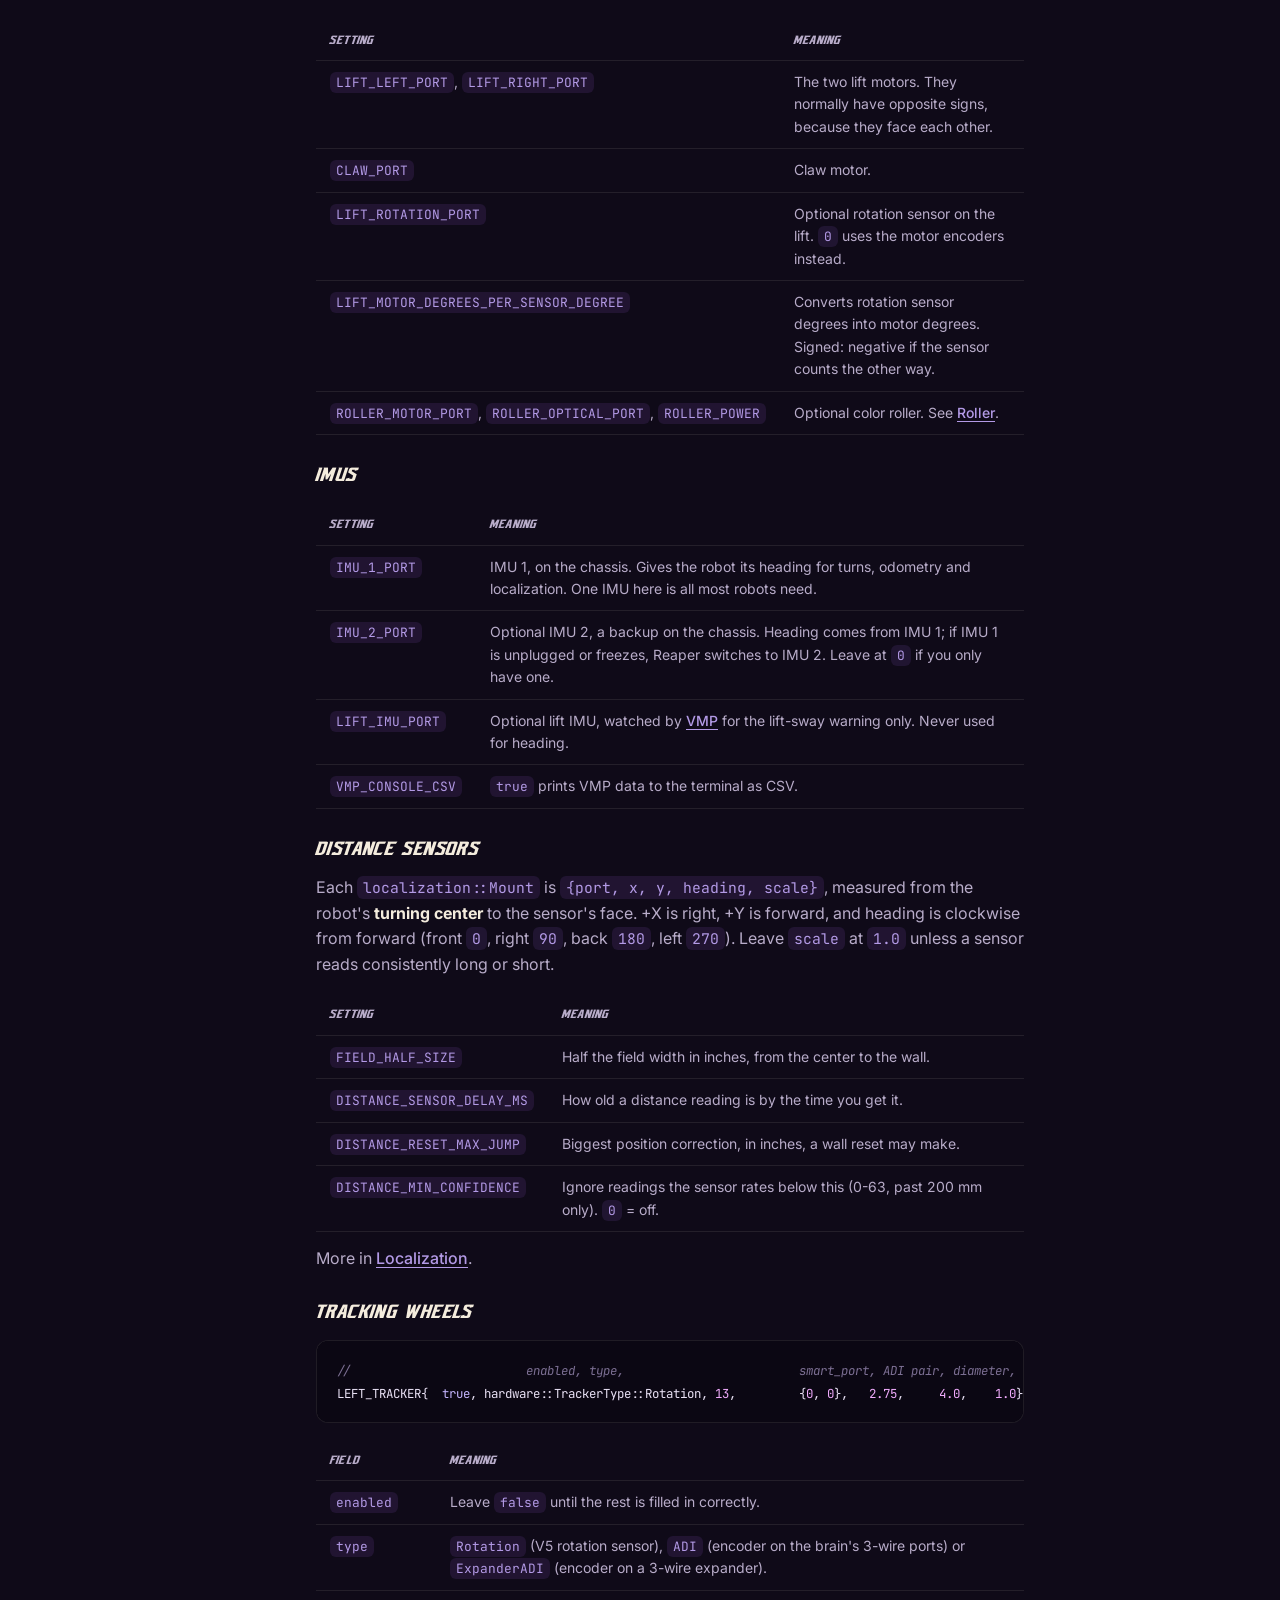
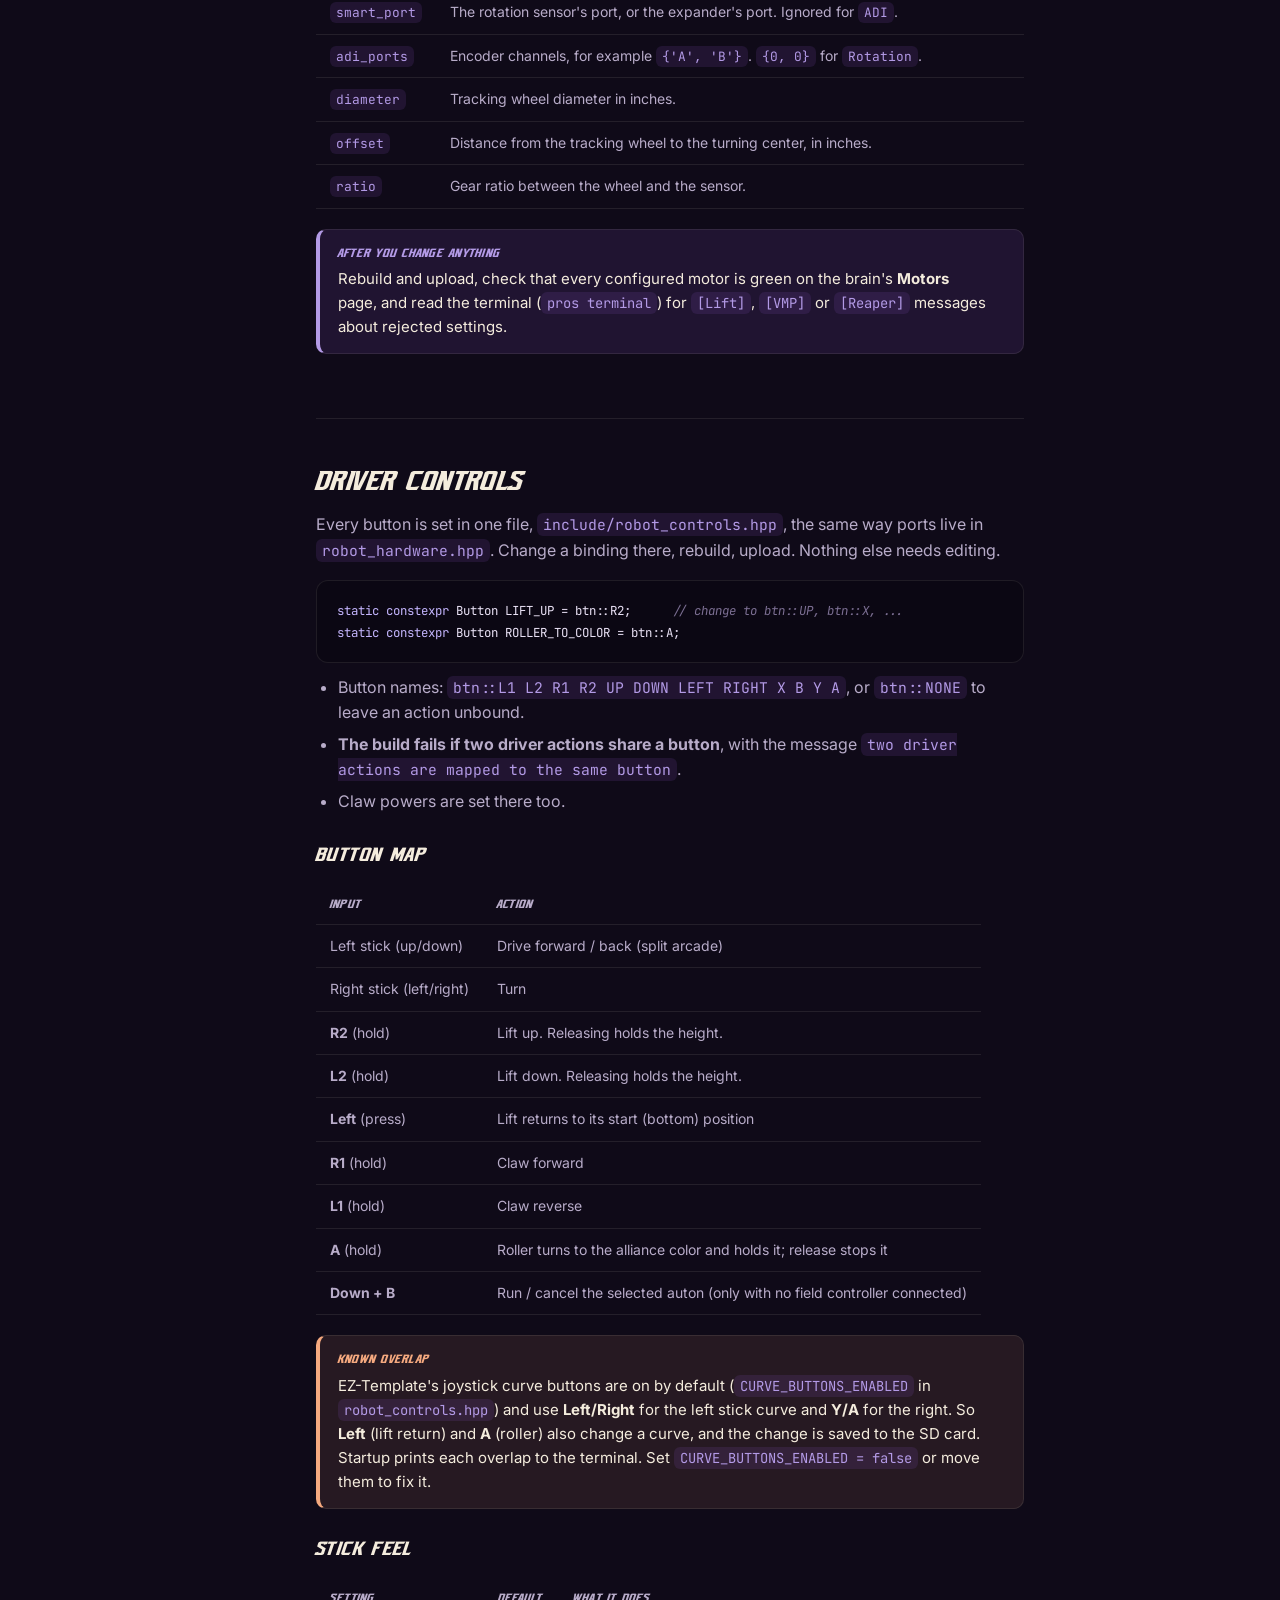
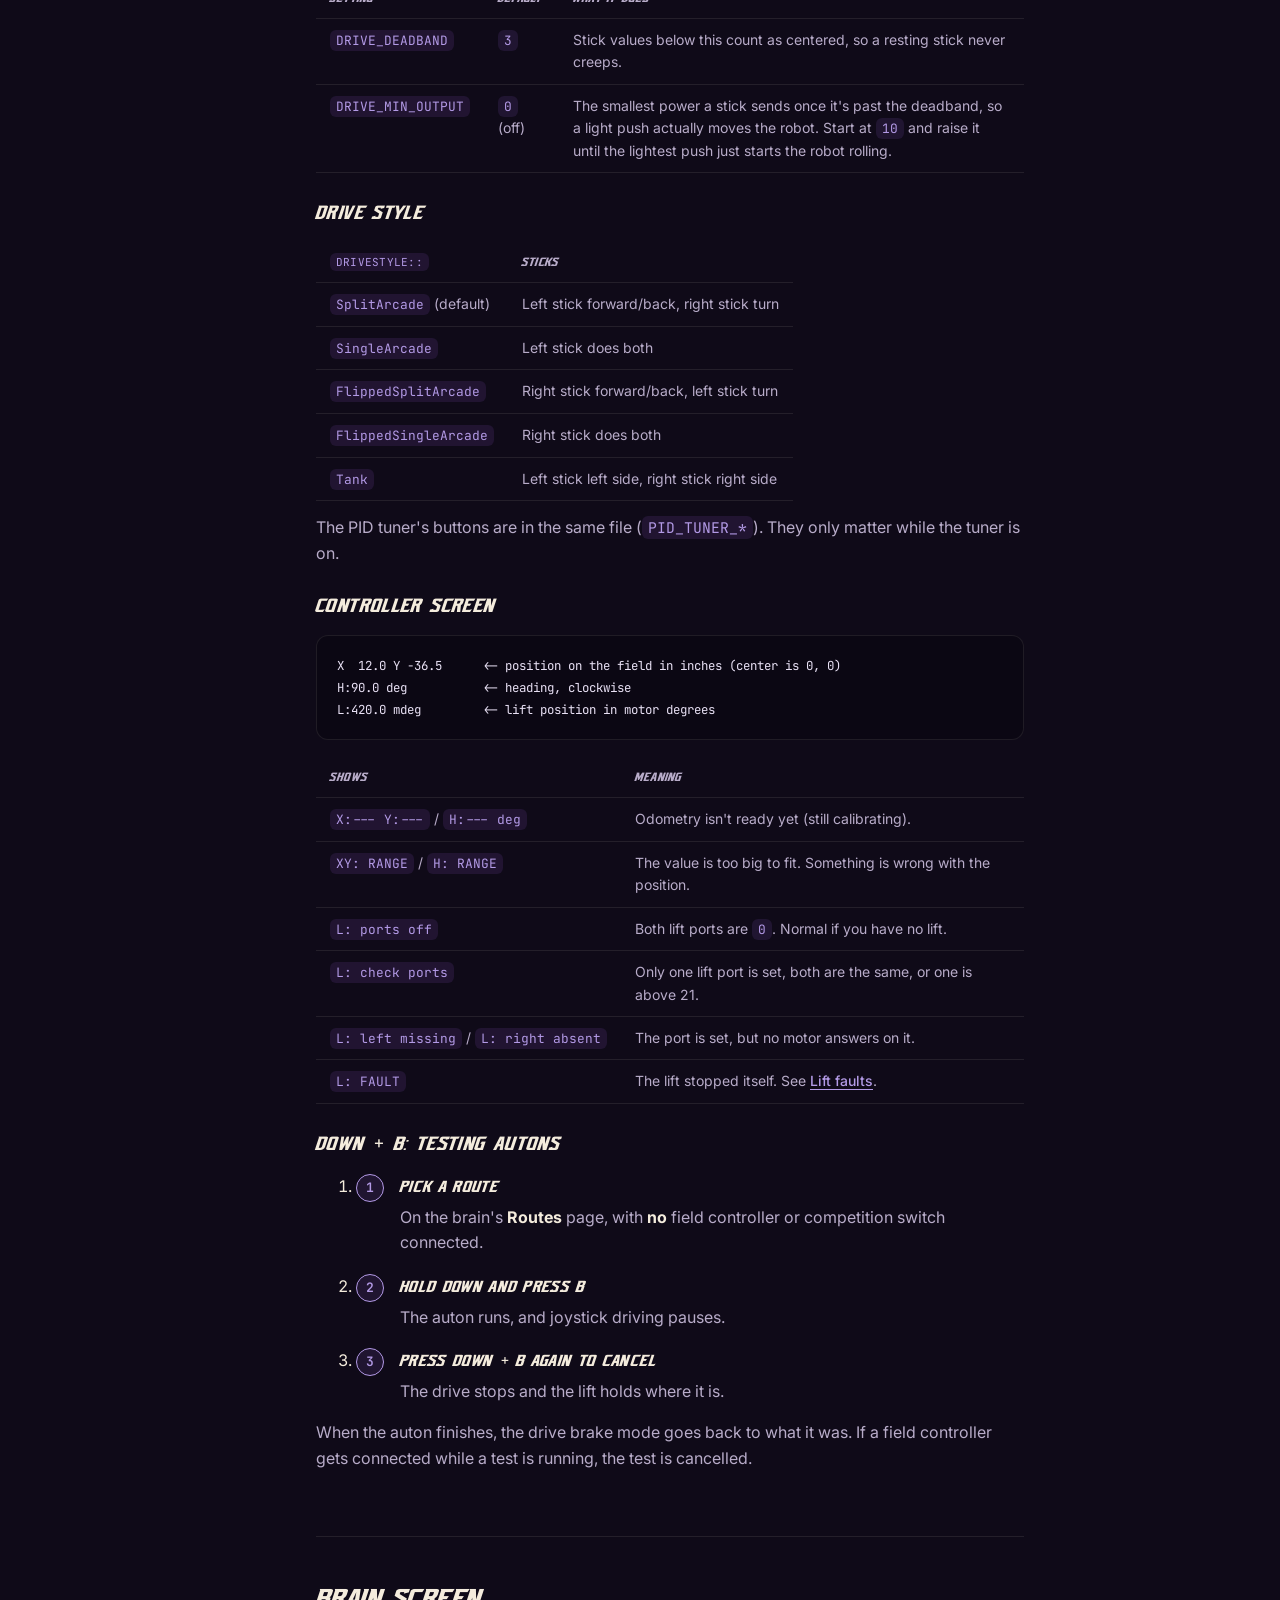
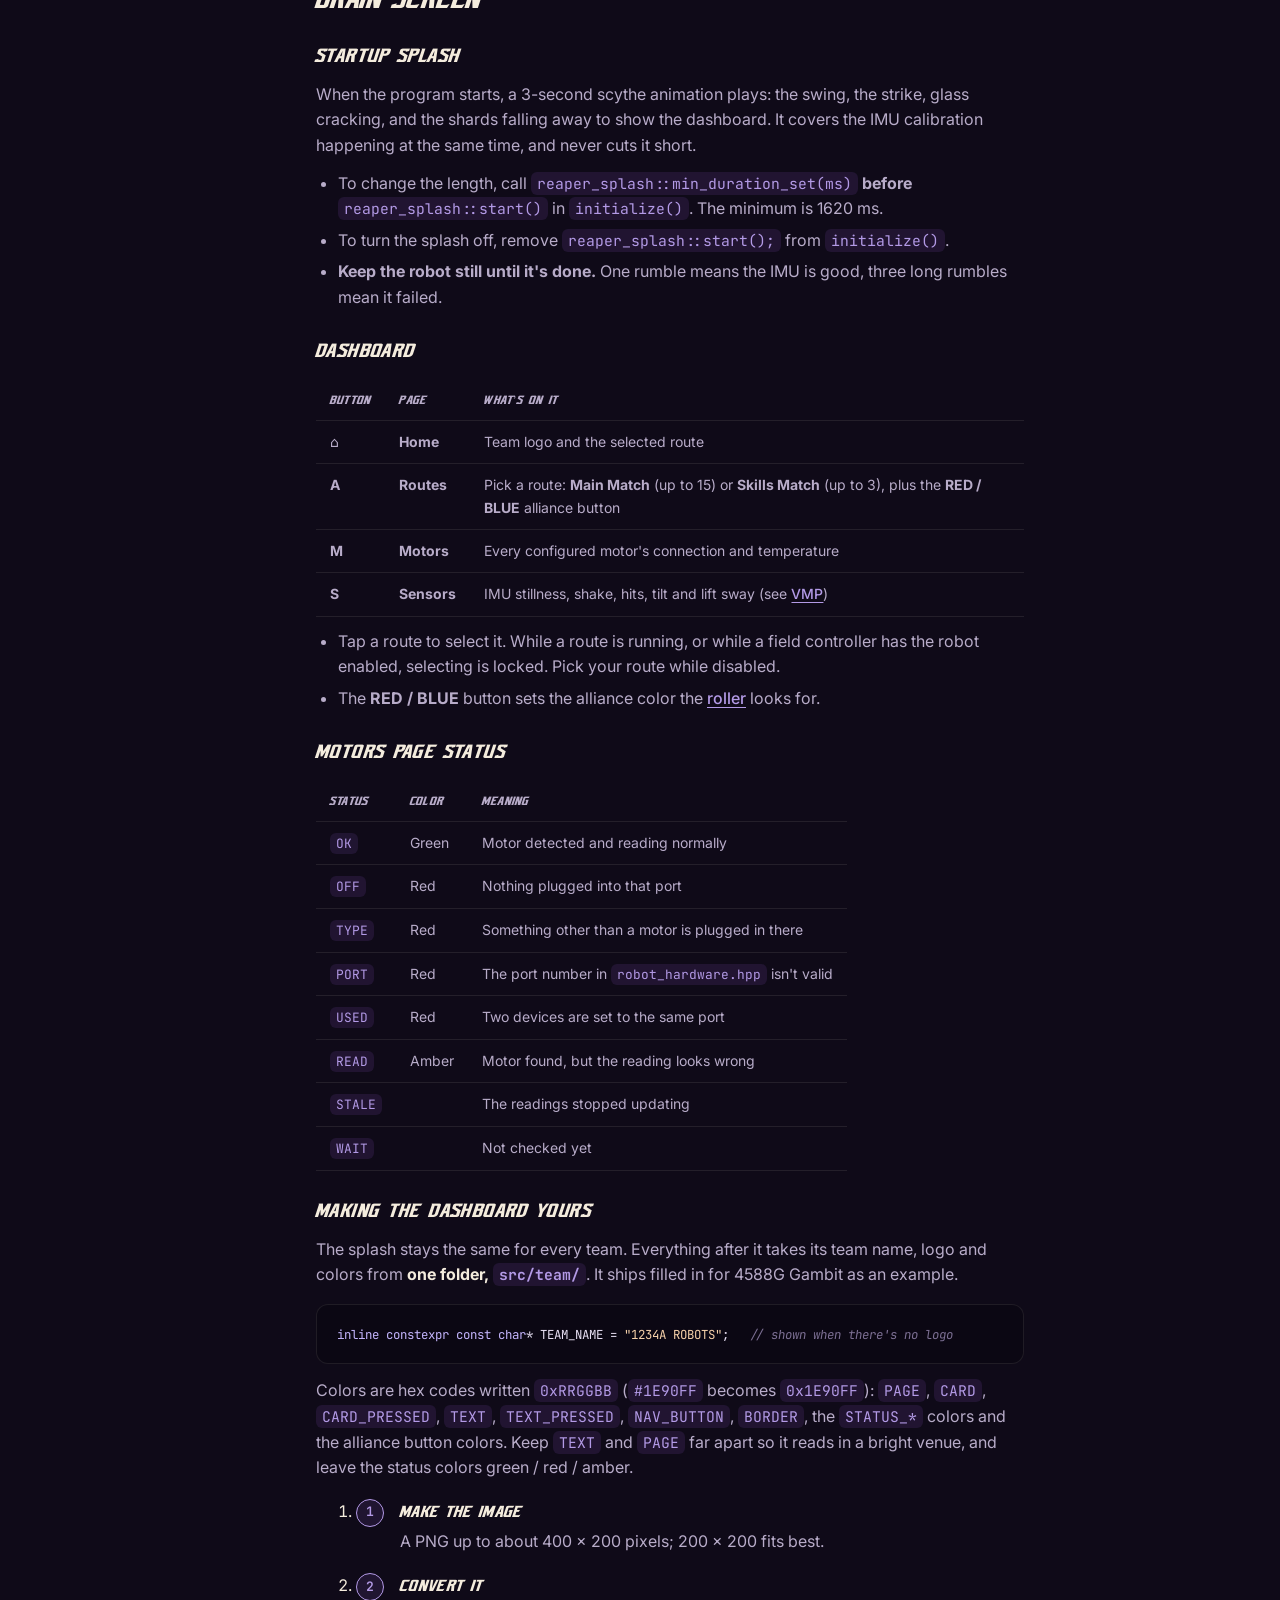
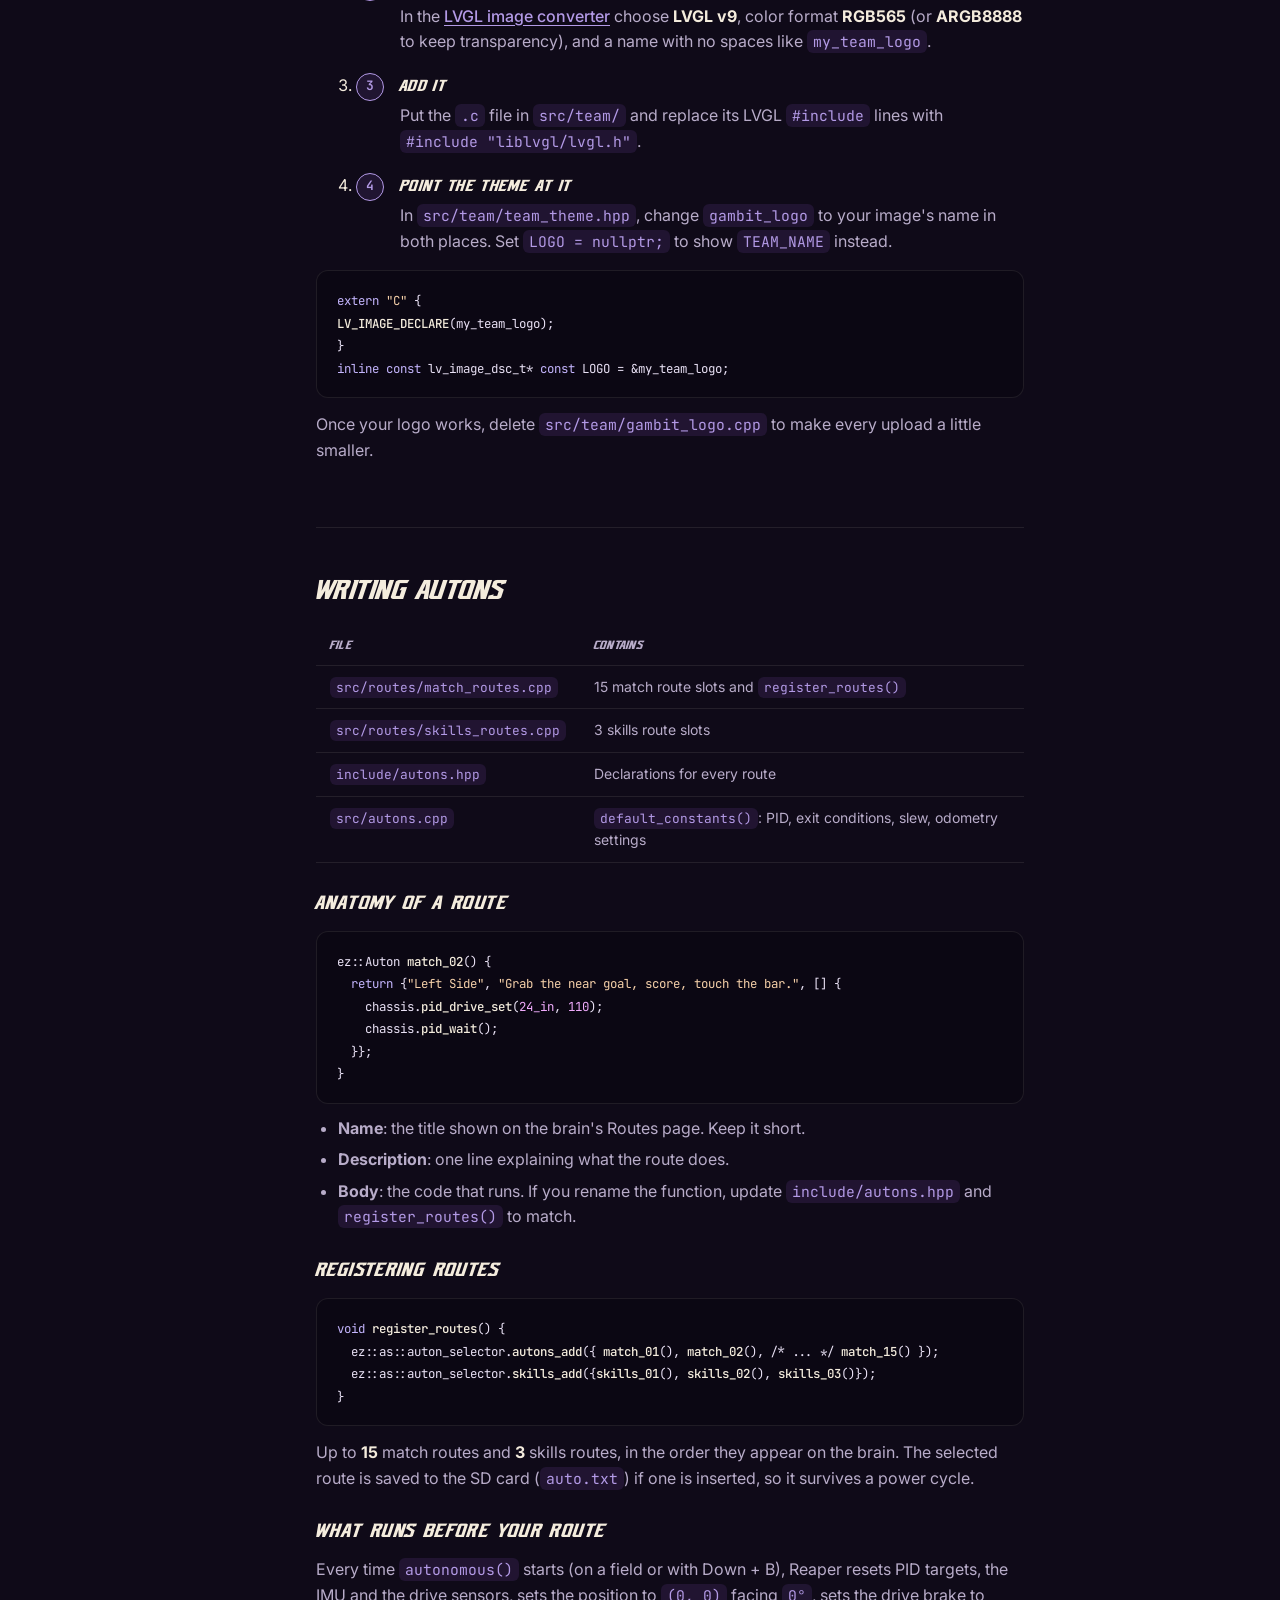
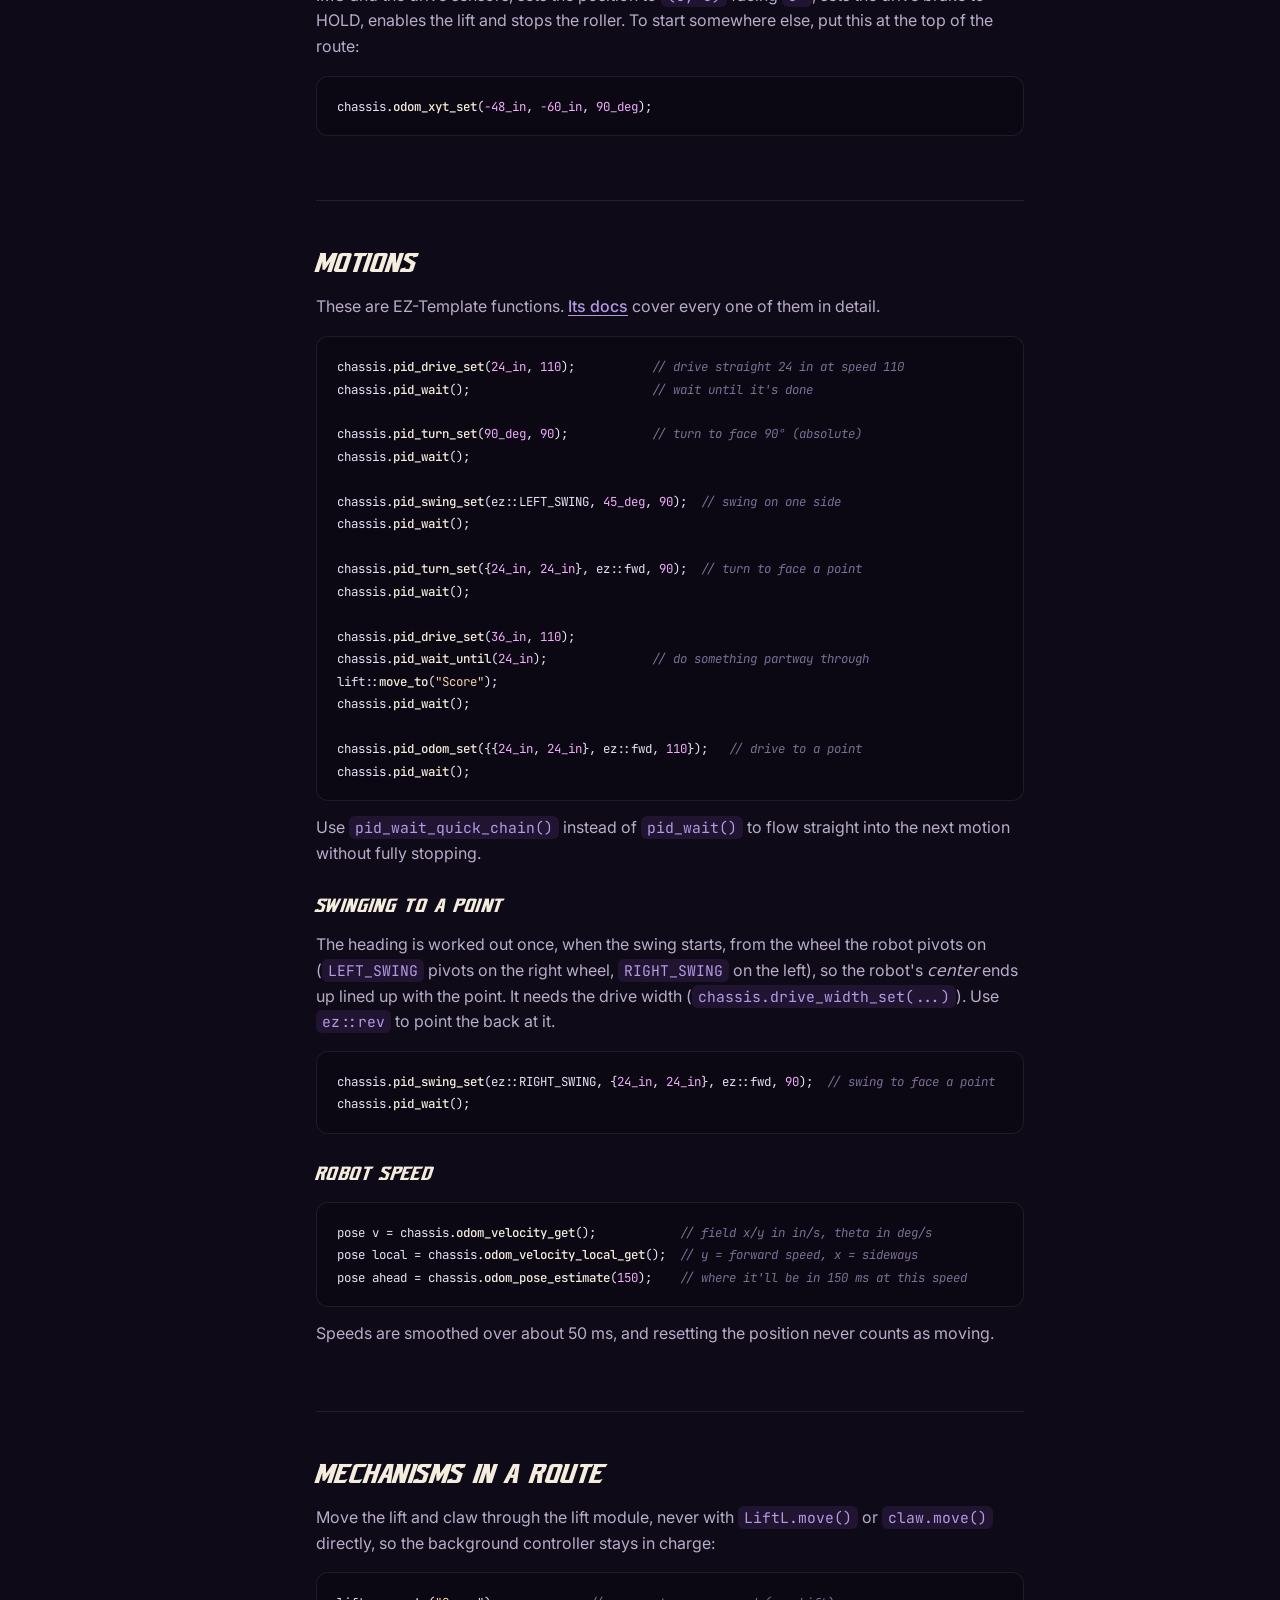
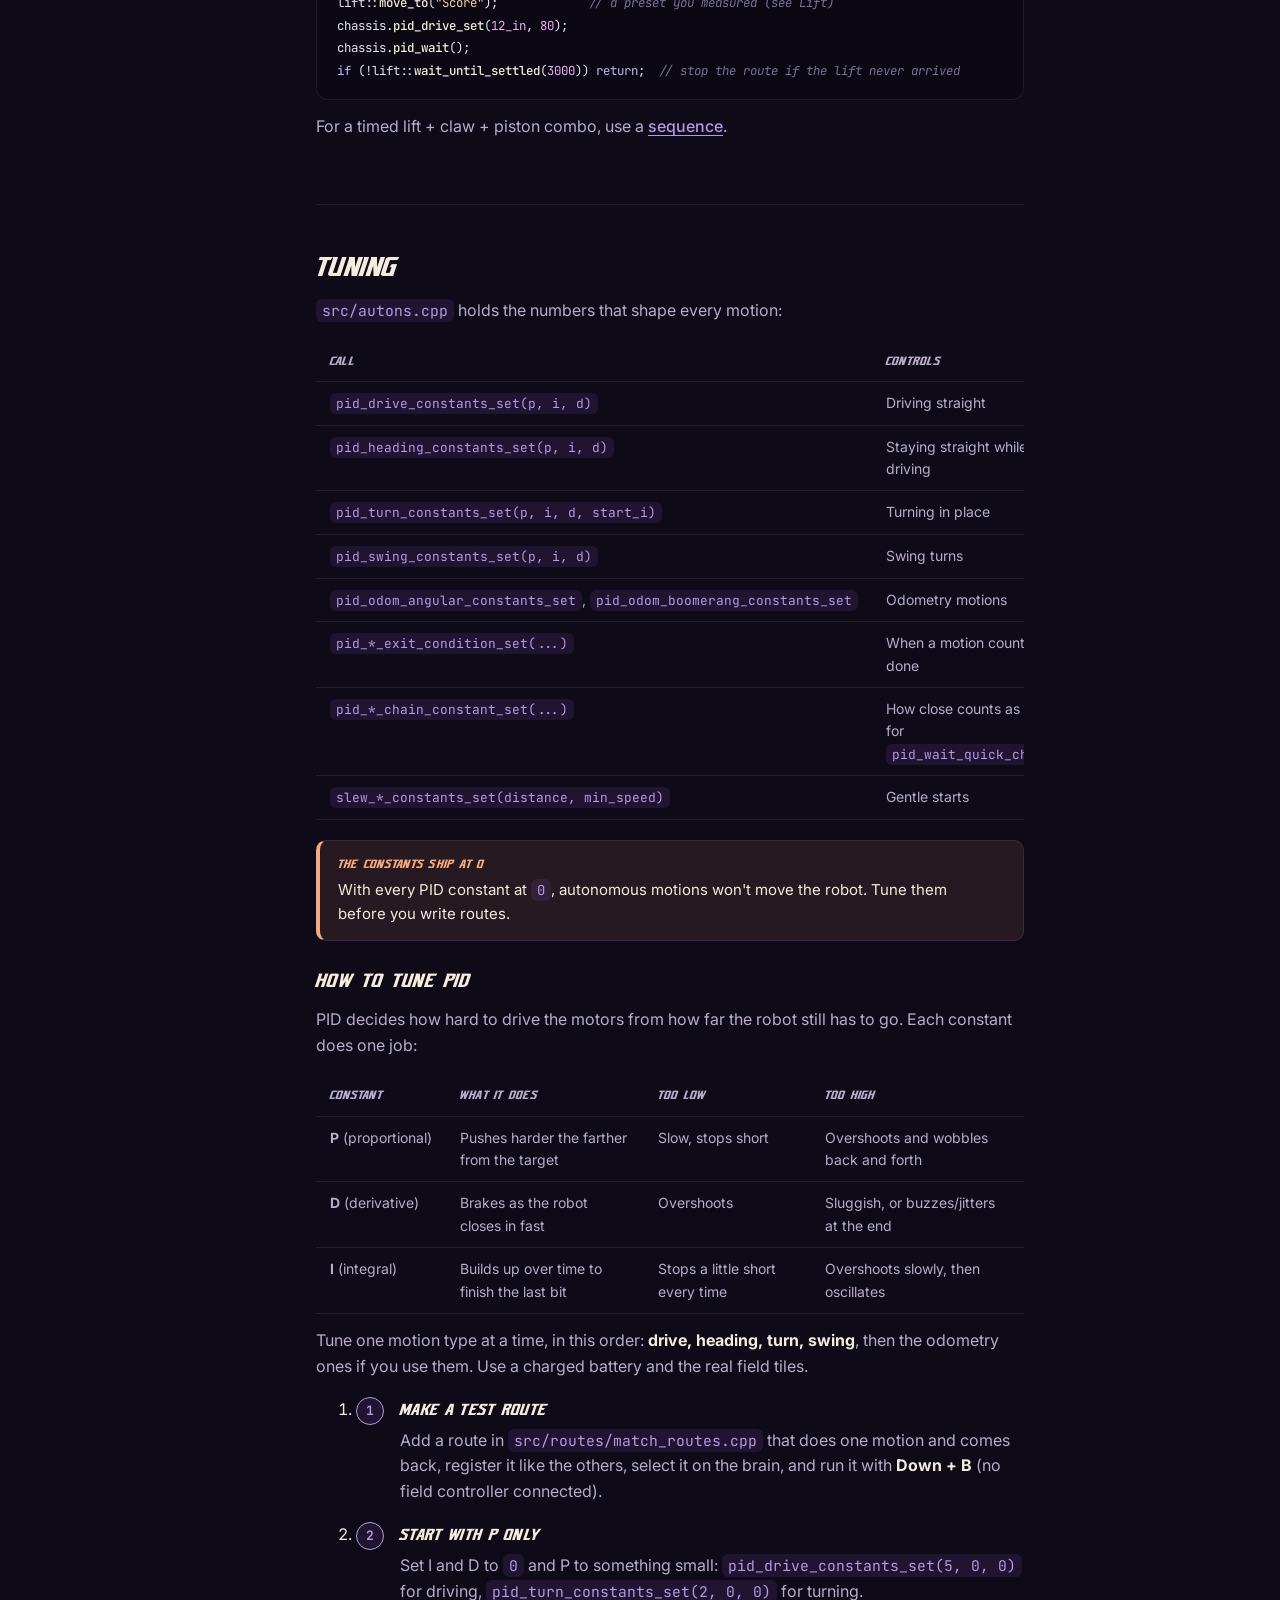
==== commit 23bc0b5c: "Add the Lemon-Aid Alliance page; footer credits Za'Ron Lee only Co-Authored-By: Claude Opus 5.5 <nor" ====
--- a/docs/index.html
+++ b/docs/index.html
@@ -26,6 +26,7 @@
       <nav class="r-links" id="r-links" aria-label="Reaper">
         <a href="../#features">Features</a>
         <a href="./" class="is-active">Docs</a>
+        <a href="../lemon-aid/" class="nav-lemon"><span class="lemon-dot" aria-hidden="true"></span>Lemon-Aid</a>
         <a href="../#team">4588G Gambit</a>
       </nav>
       <div class="r-actions">
--- a/reaper.css
+++ b/reaper.css
@@ -407,3 +407,7 @@
 .intro-toggle:not(.is-off) { color: var(--accent); border-color: var(--accent); background: var(--accent-soft); }
 .intro-toggle.is-off { color: var(--muted); }
 .intro-toggle.is-off .intro-slash { display: inline; }
+
+/* Lemon Aid nav link */
+.nav-lemon { display: inline-flex; align-items: center; gap: 7px; }
+.lemon-dot { width: 8px; height: 8px; border-radius: 50%; background: #facc15; box-shadow: 0 0 10px rgba(250, 204, 21, .7); }
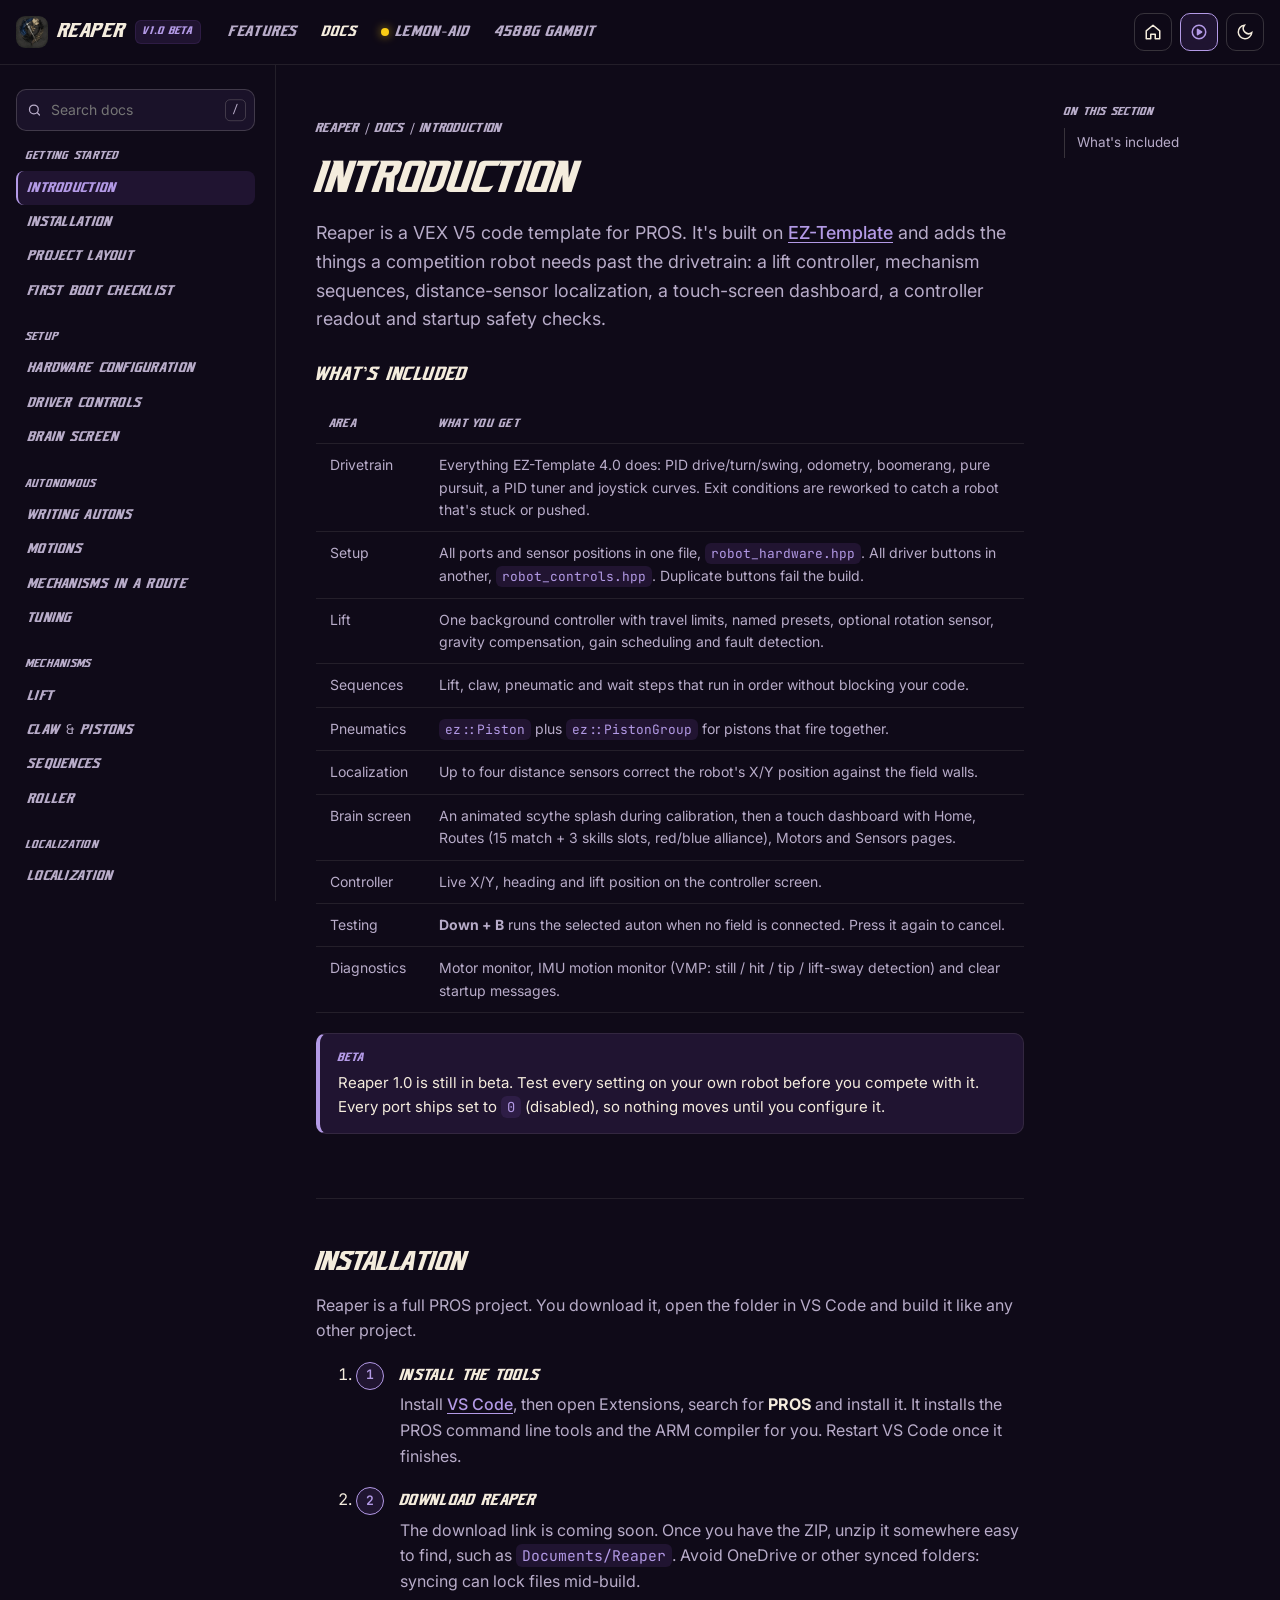
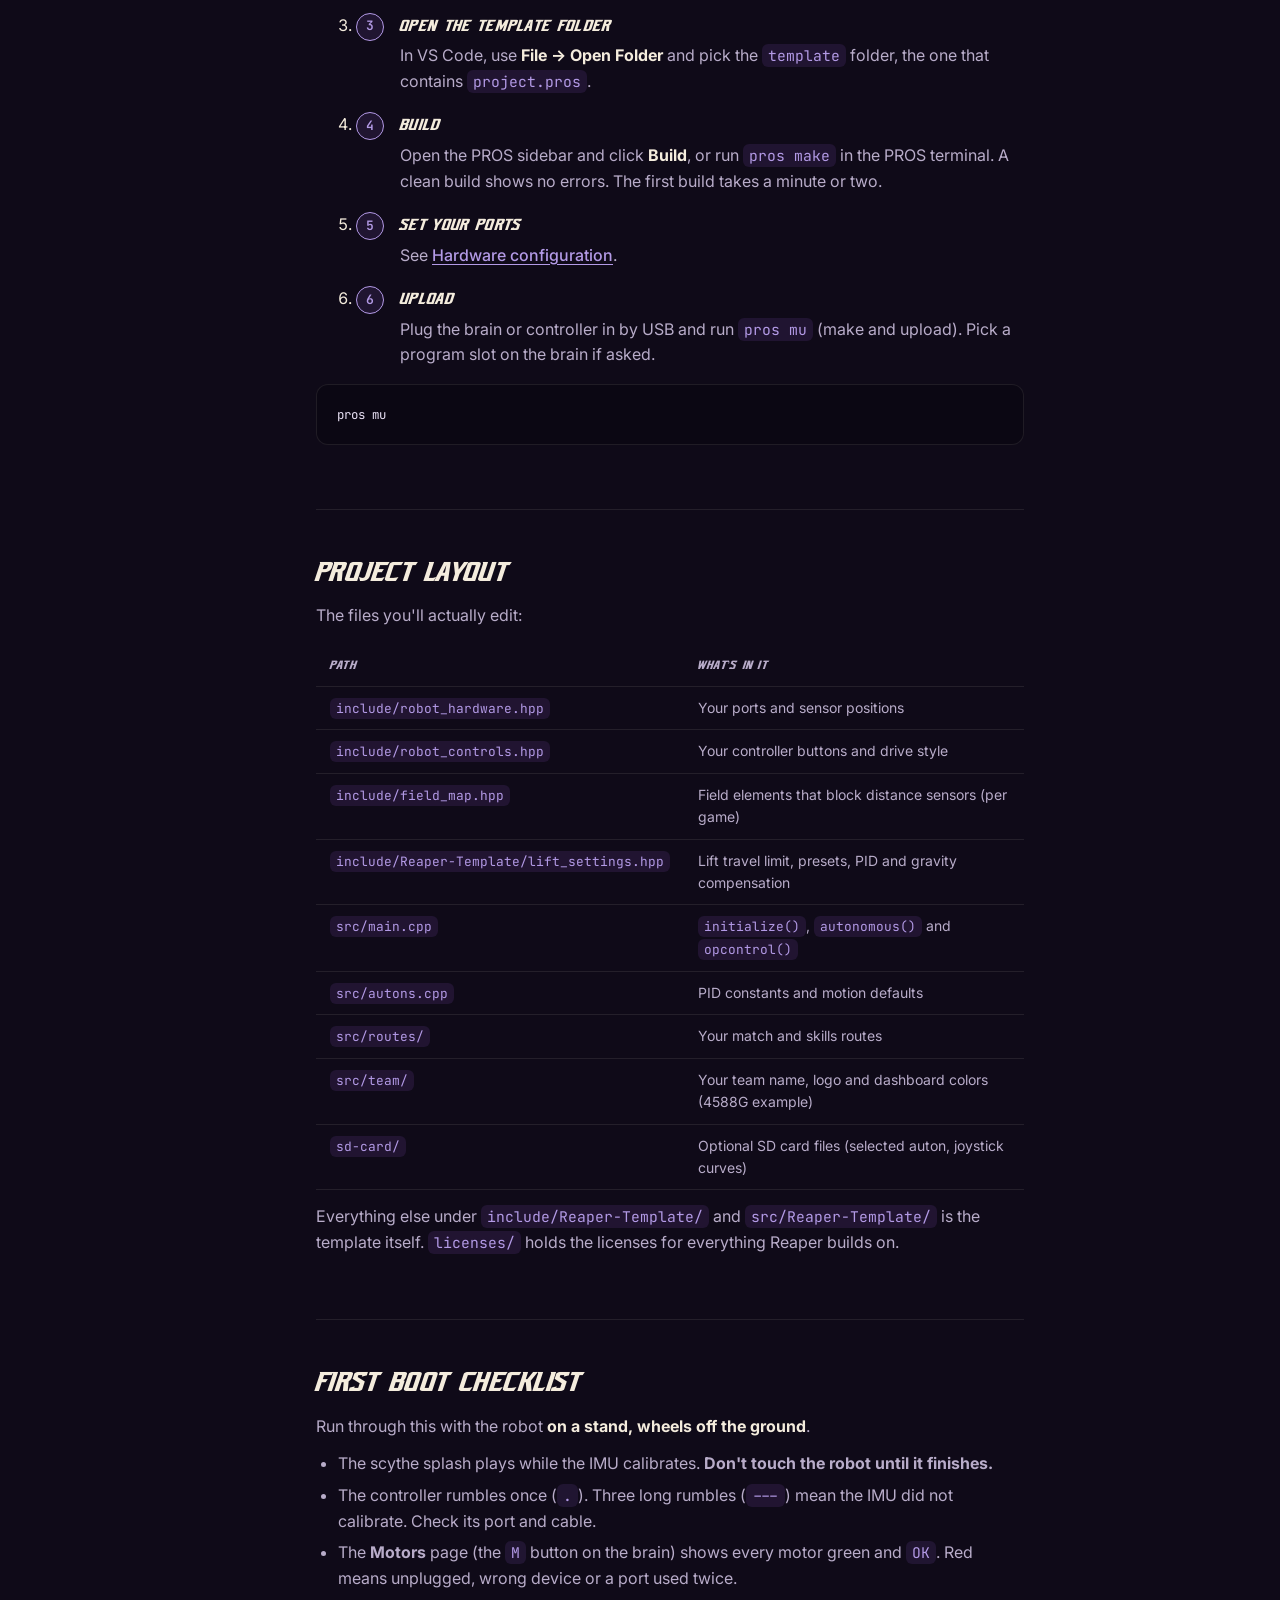
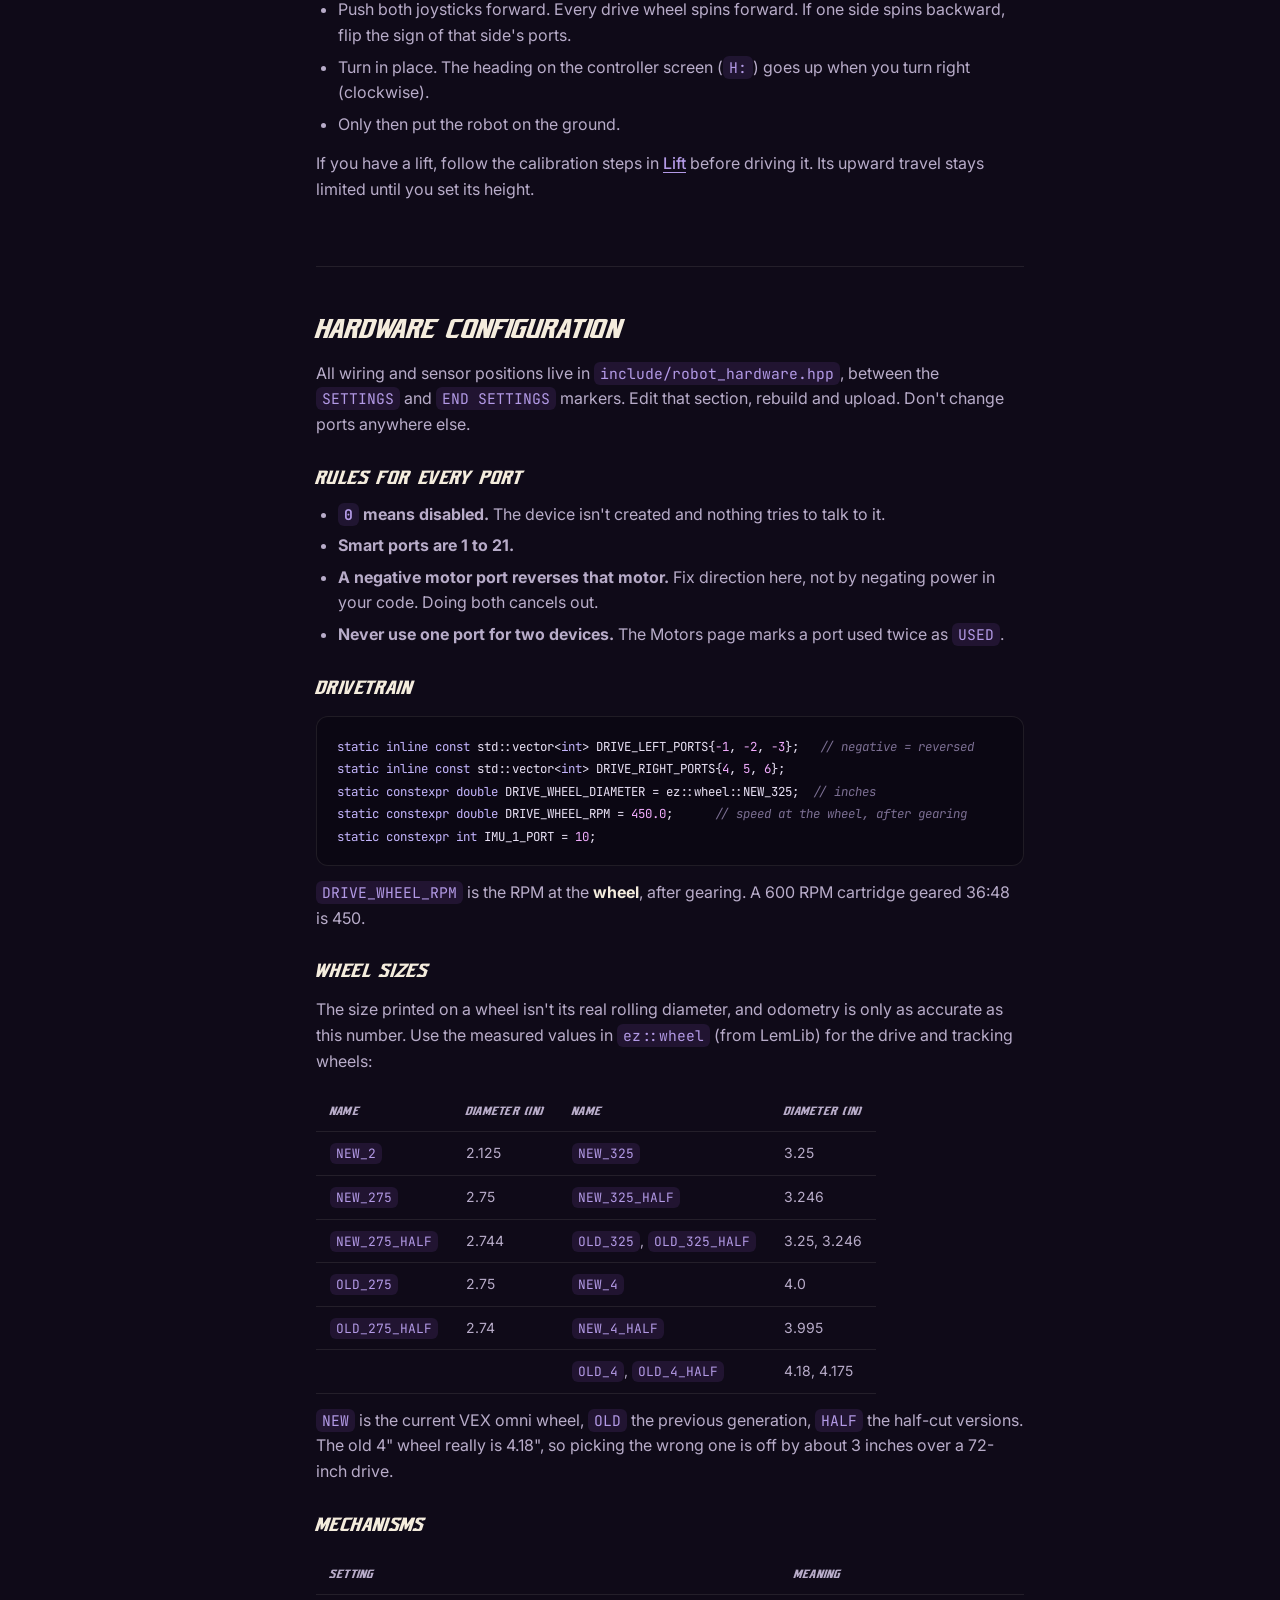
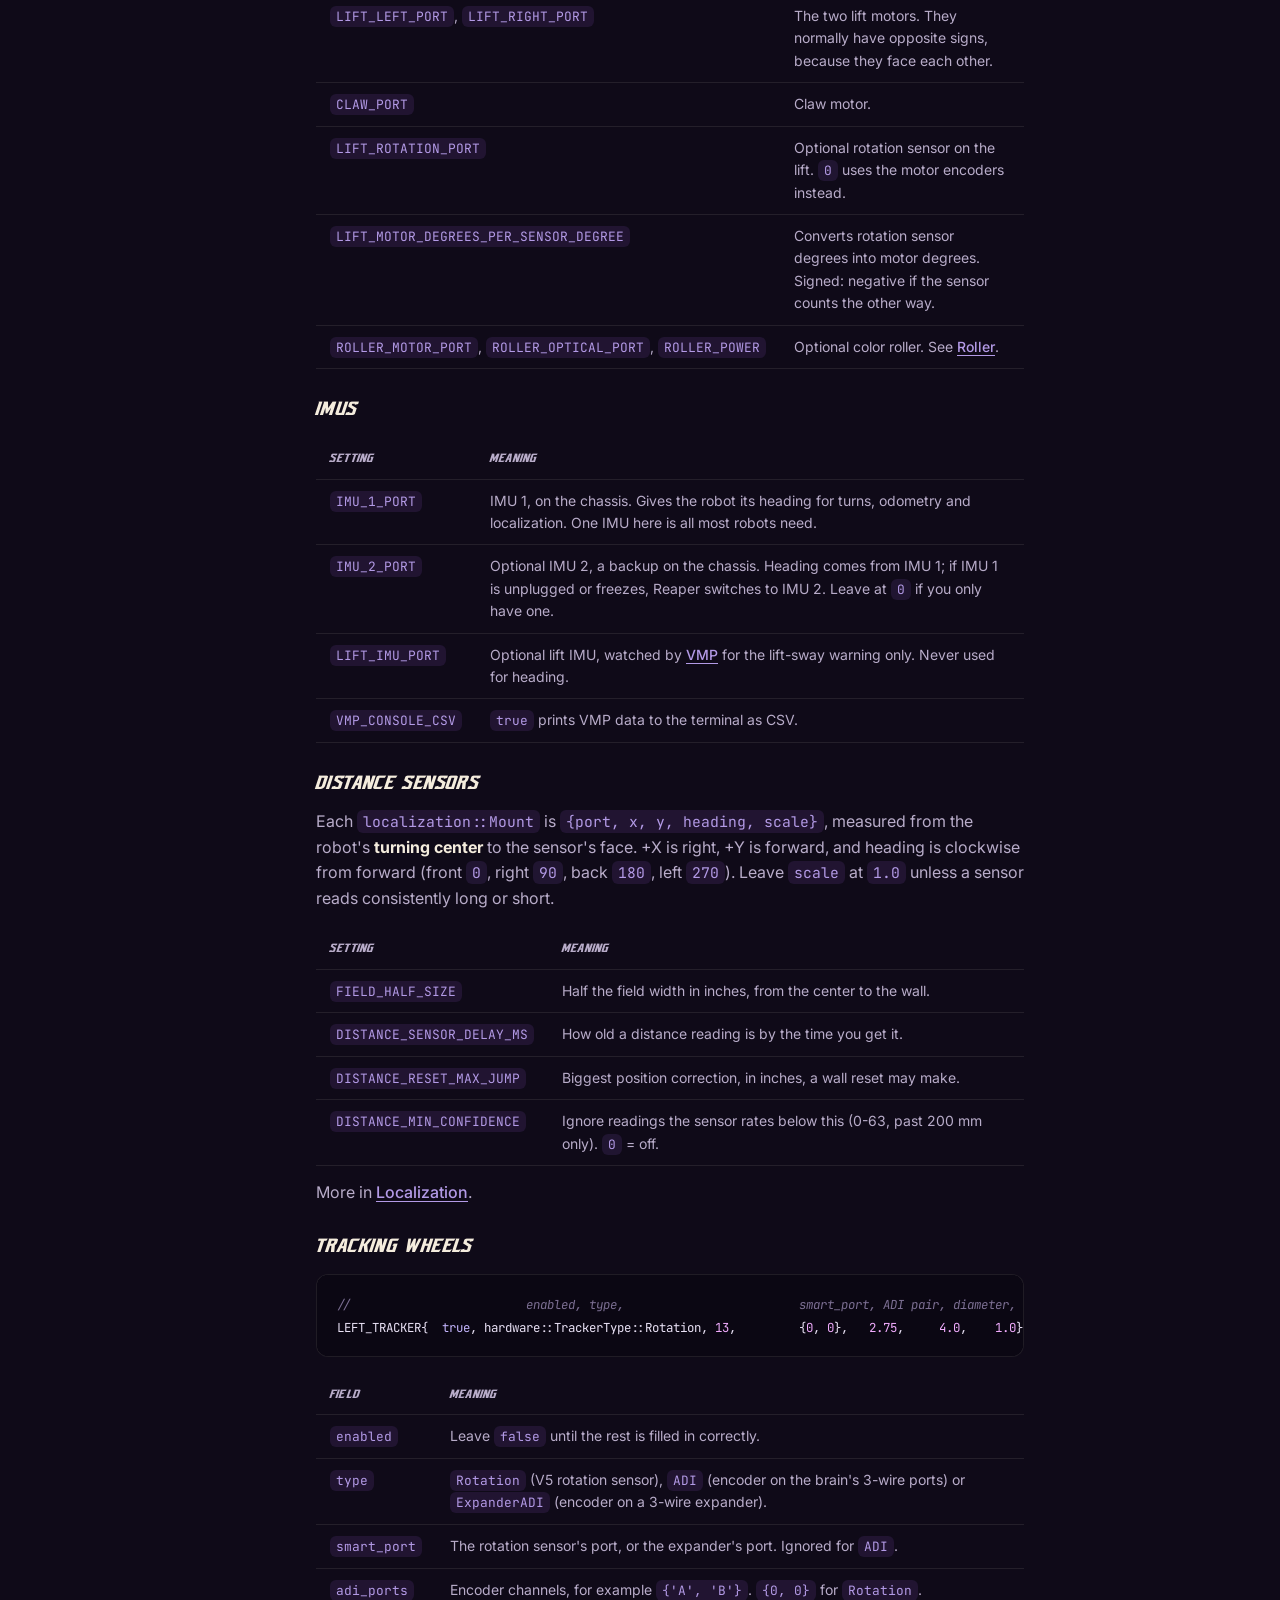
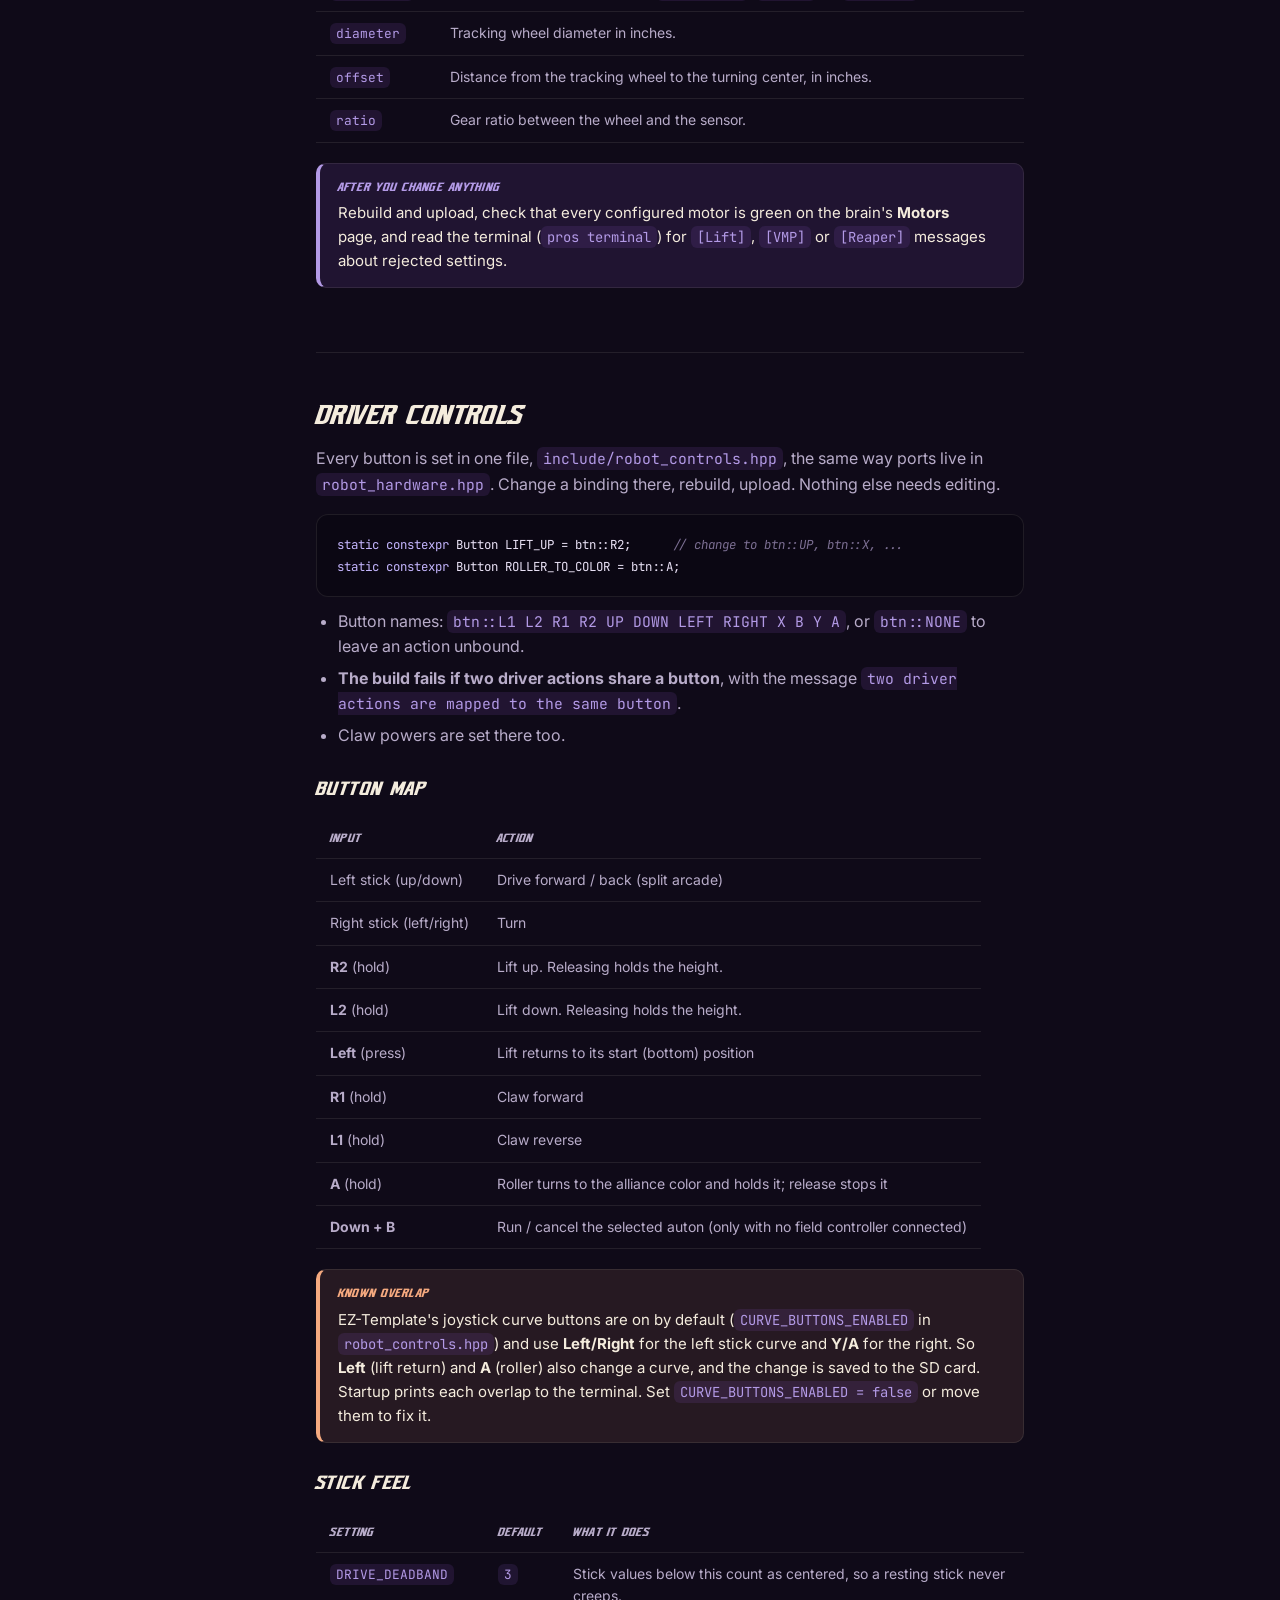
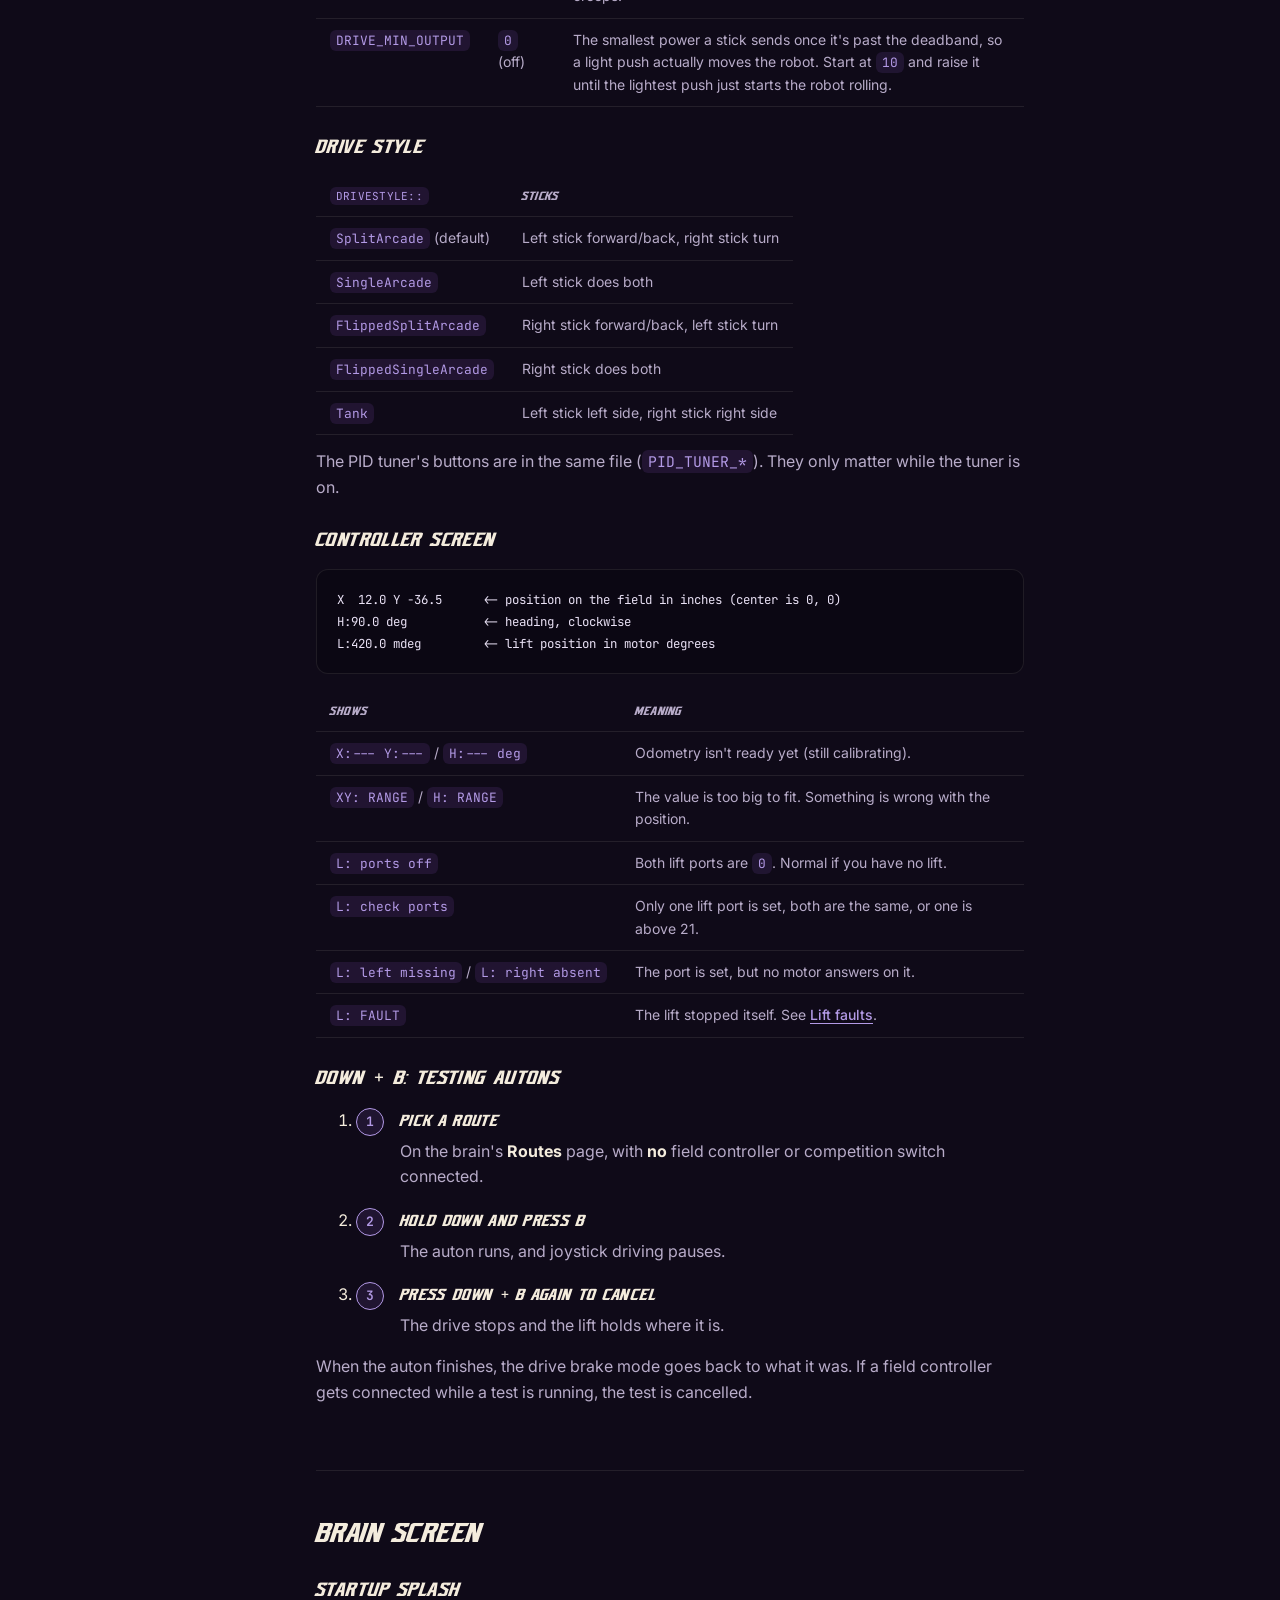
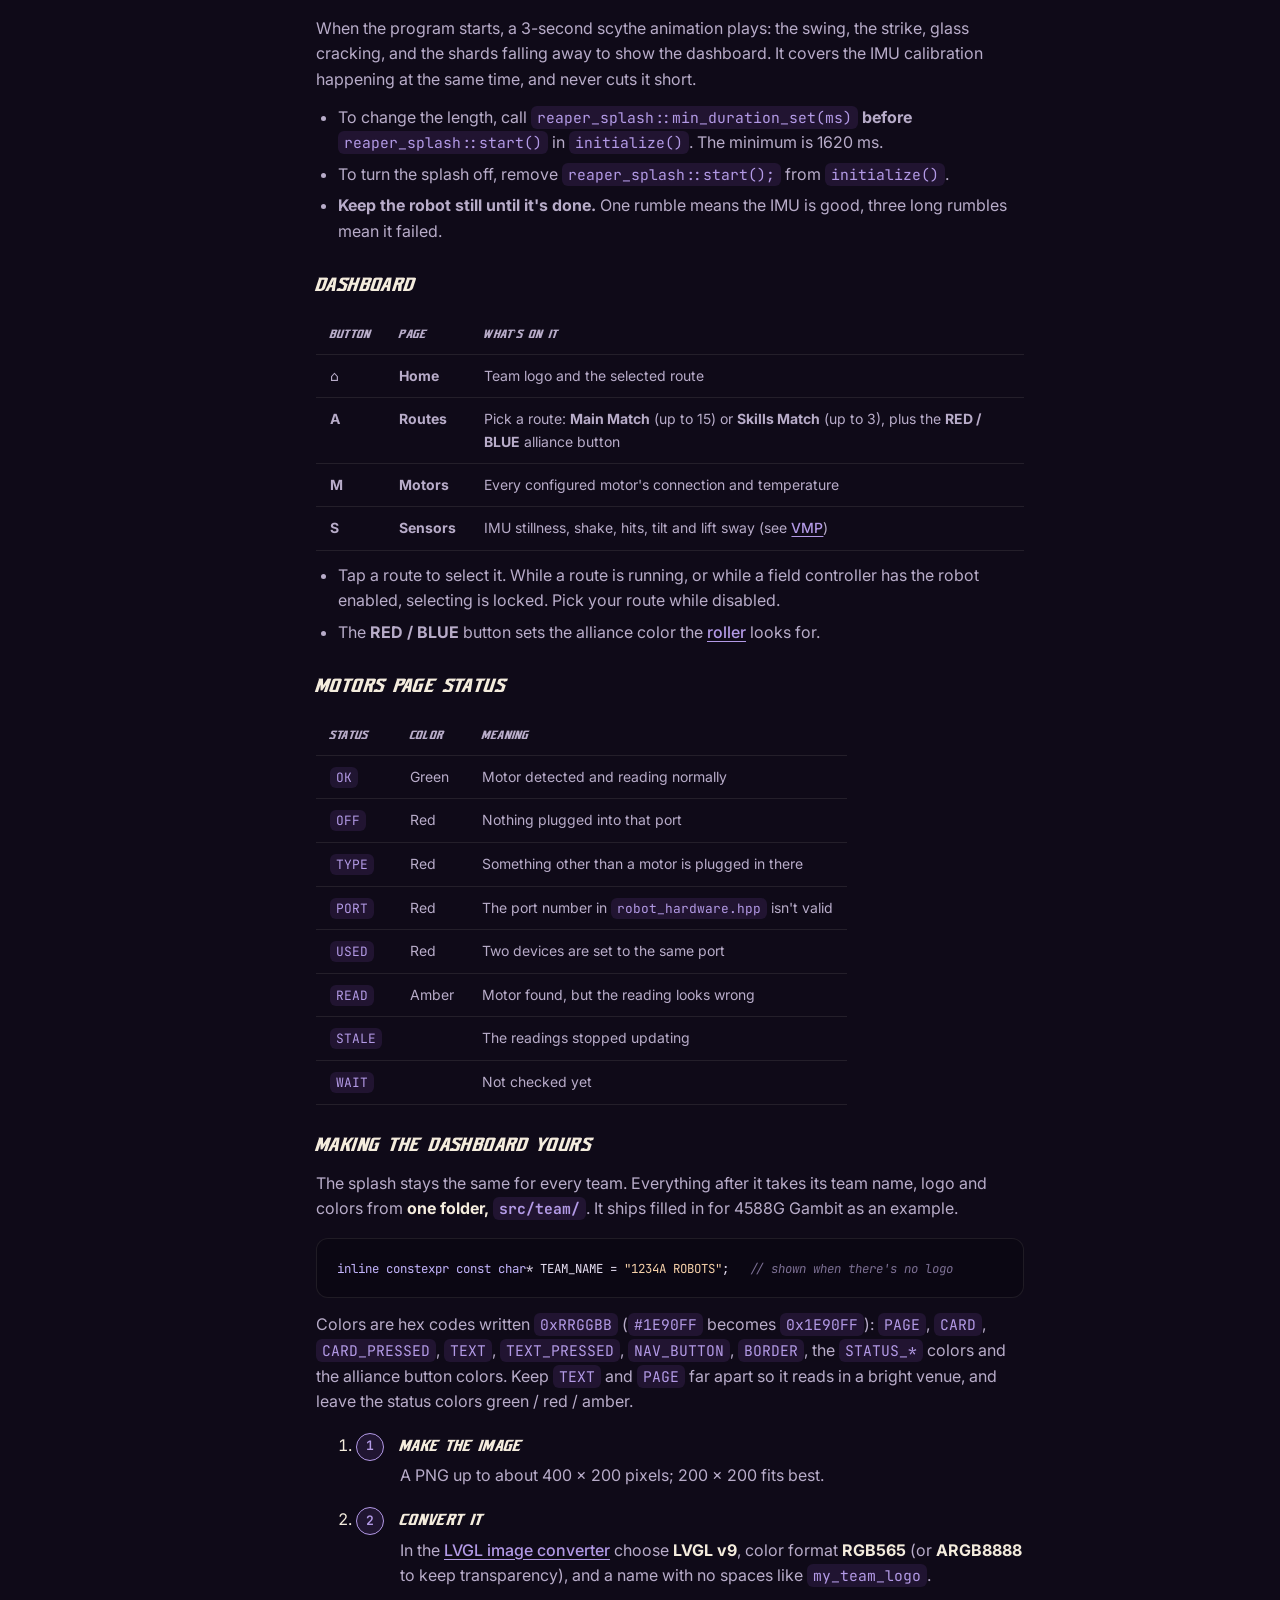
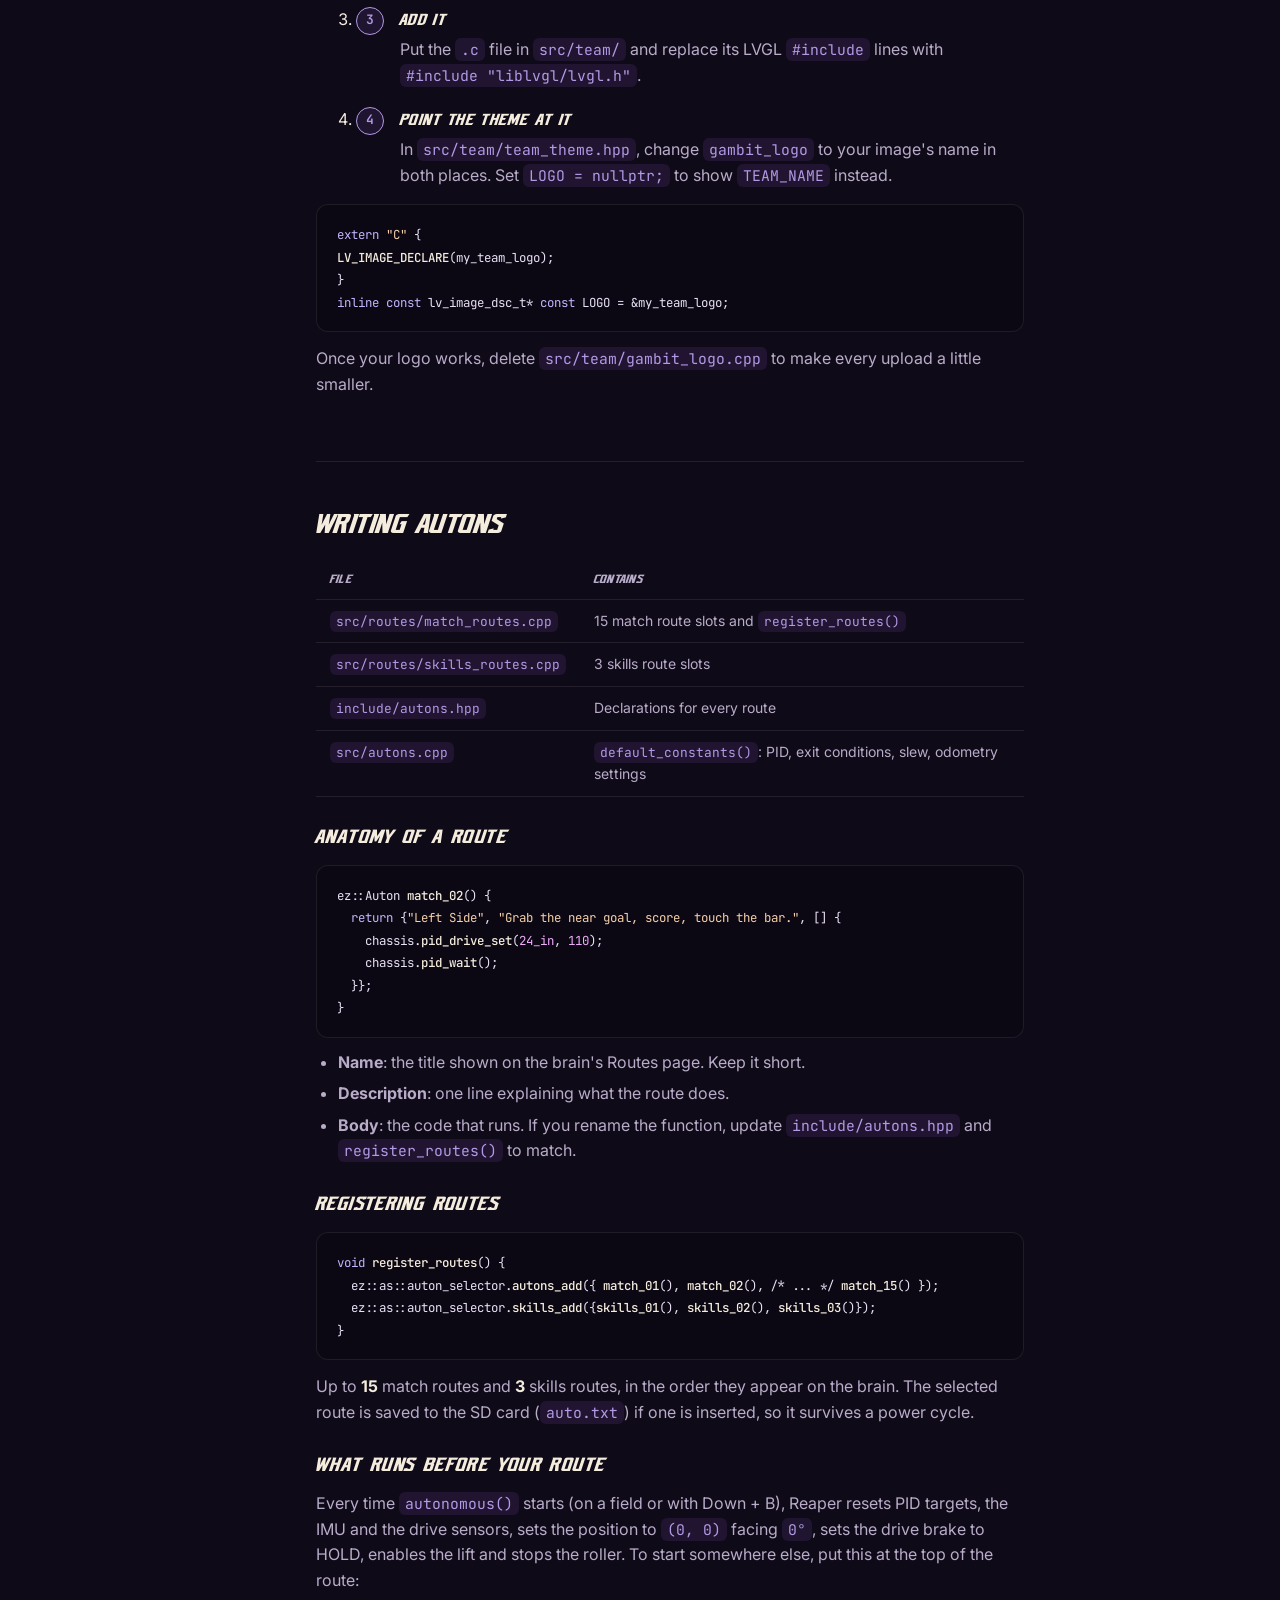
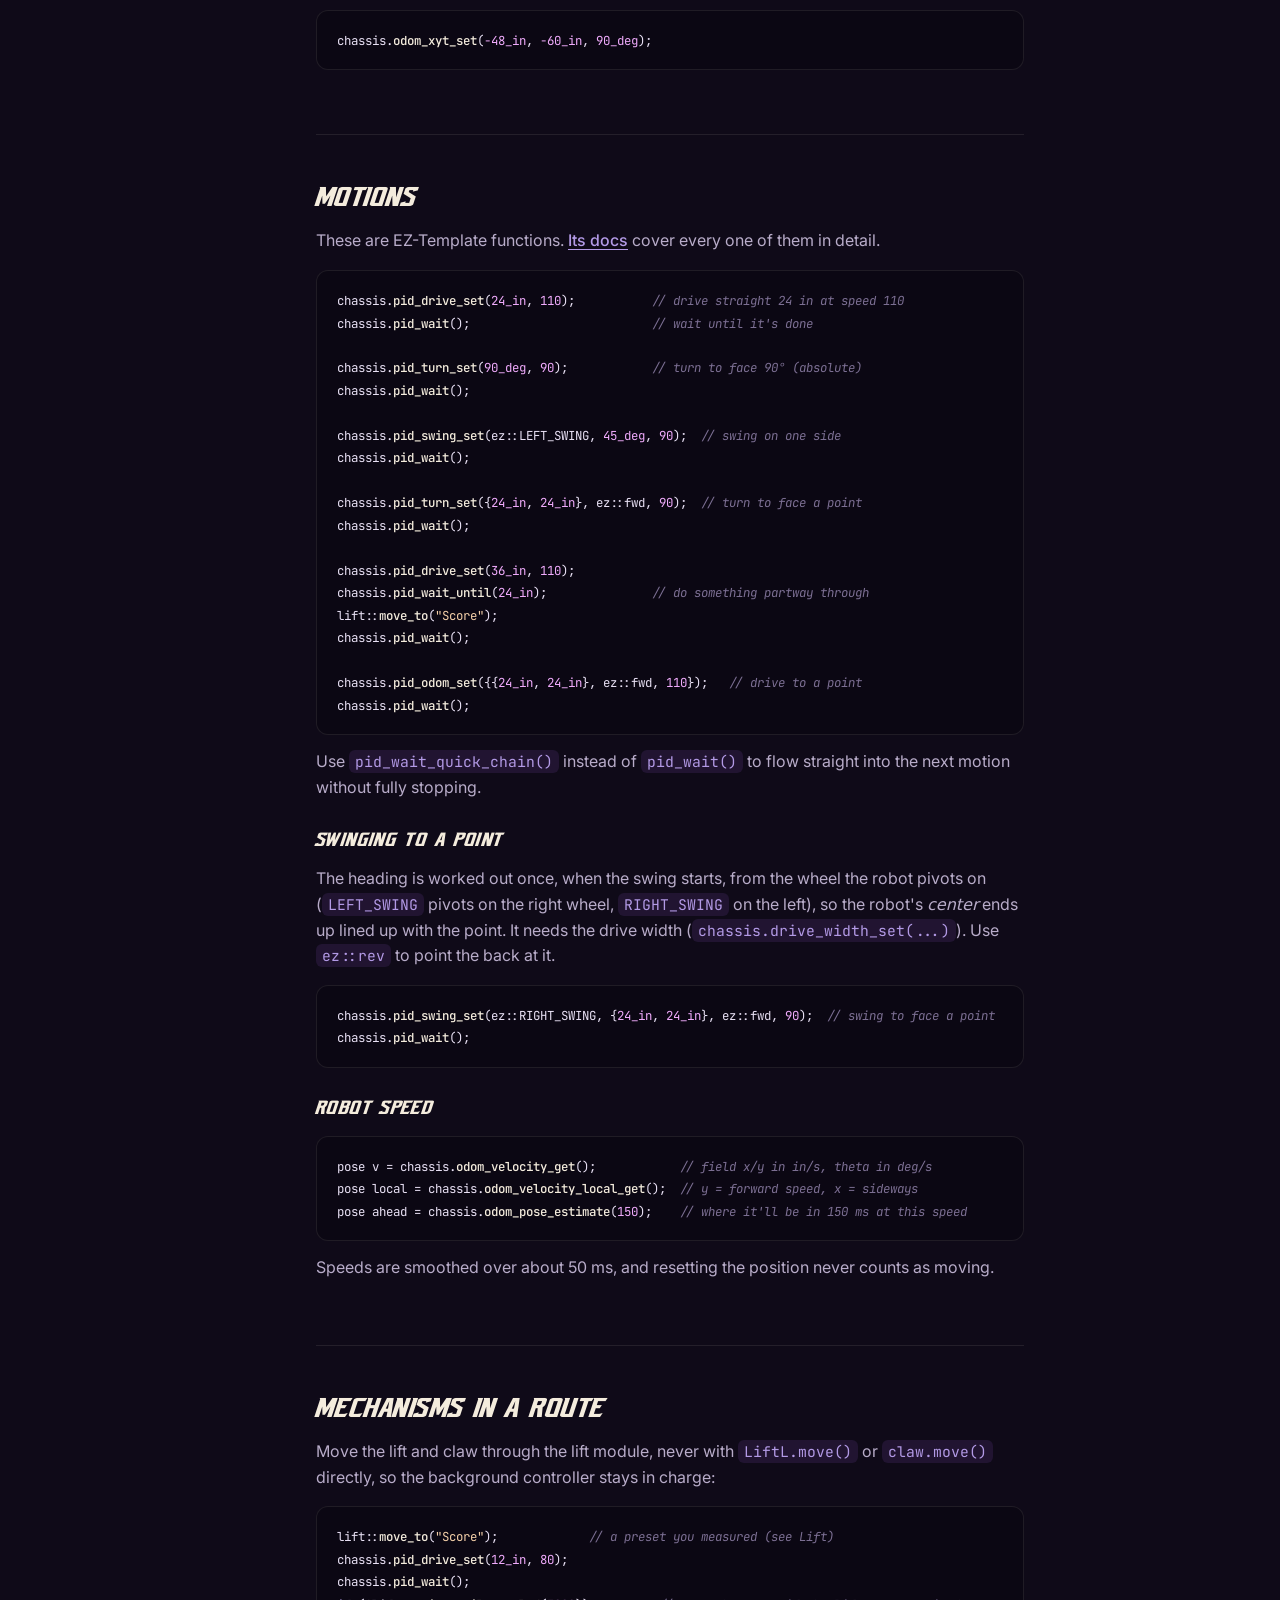
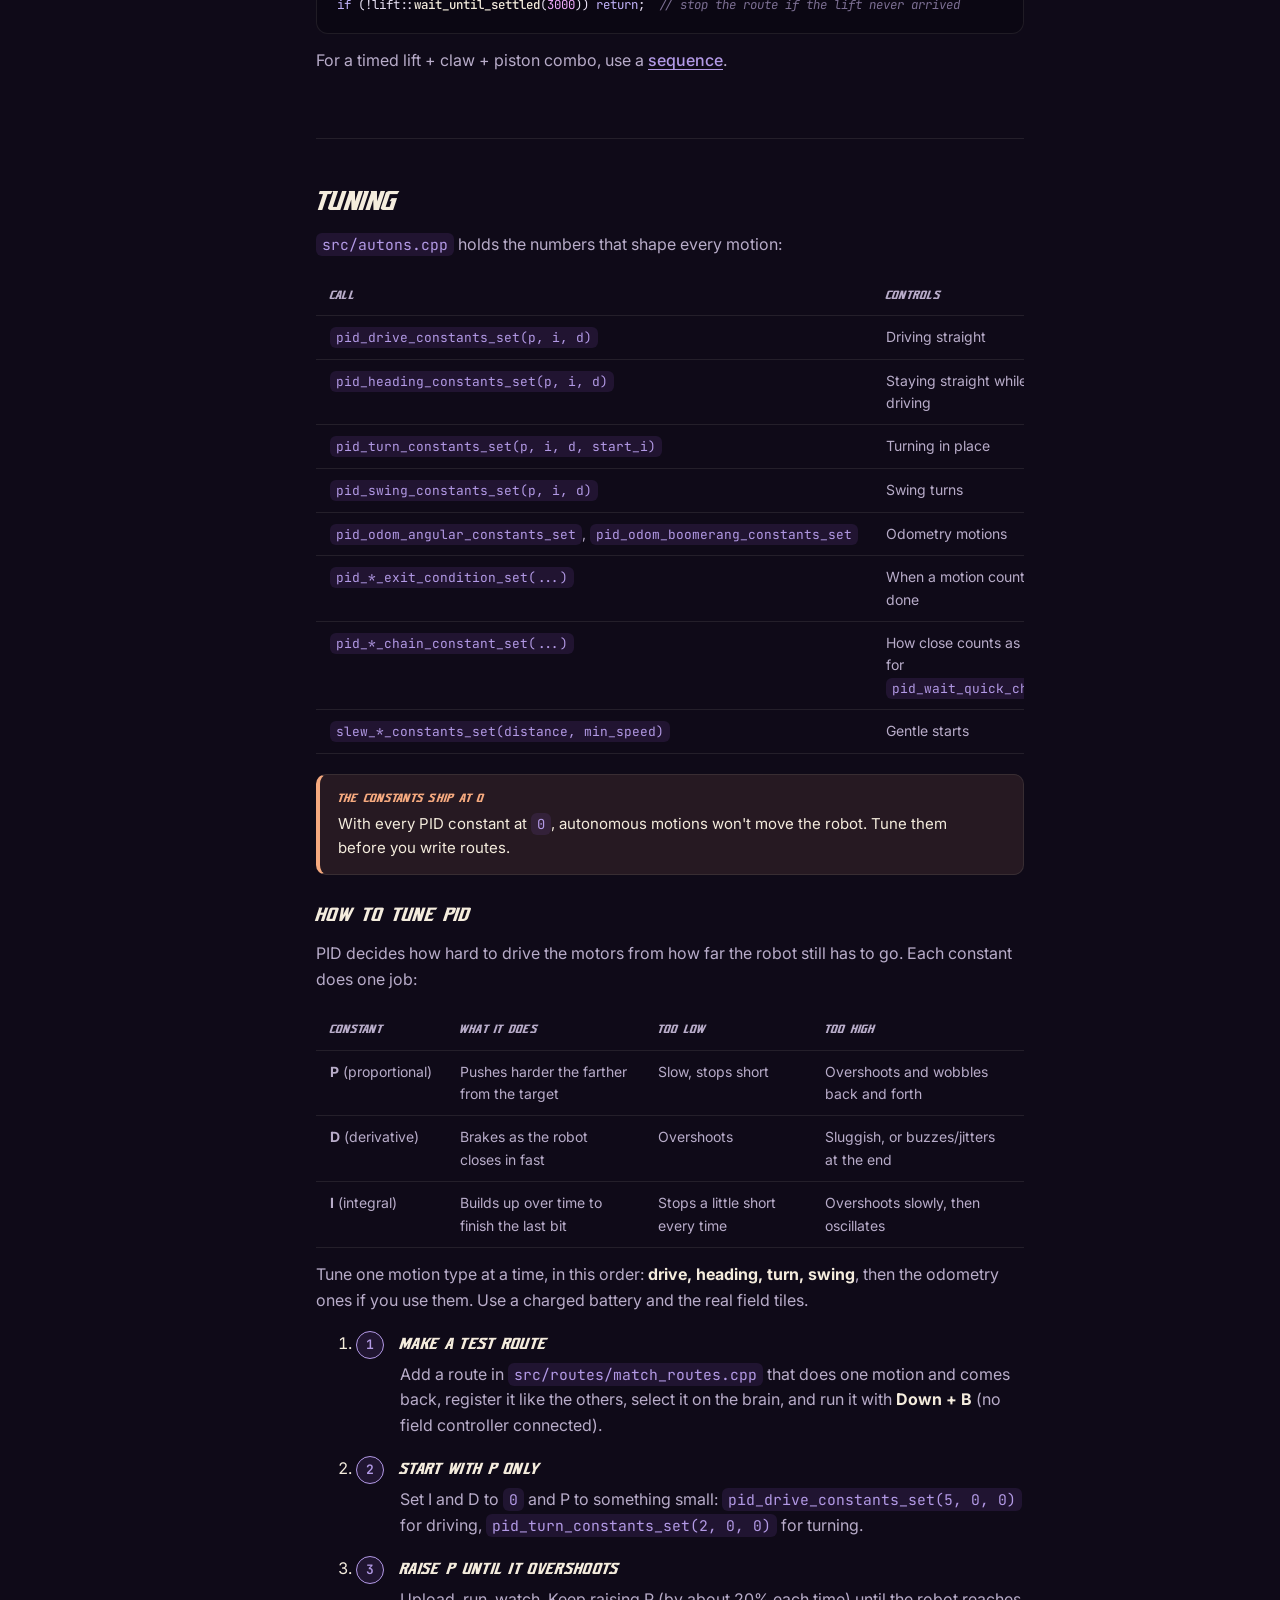
==== commit 1dcbda11: "Hide Reaperlib GitHub links until the layout is finished Co-Authored-By: Claude Opus 5.5 <noreply@an" ====
--- a/docs/index.html
+++ b/docs/index.html
@@ -120,8 +120,7 @@
       <section class="doc-section" id="installation" data-title="Installation">
         <h2>Installation</h2>
 <p>Reaper is a full PROS project. You download it, open the folder in VS Code and build it like any other project.</p>
-<div class="r-hero-cta" style="justify-content:flex-start;margin:18px 0 6px"><a class="r-btn r-btn-primary" href="https://github.com/okimzaron/Reaperlib/archive/refs/heads/main.zip">Download ZIP</a><a class="r-btn r-btn-ghost" href="https://github.com/okimzaron/Reaperlib" target="_blank" rel="noopener">View on GitHub</a></div>
-<ol class="steps"><li><strong>Install the tools</strong><p>Install <a class="ez-link" href="https://code.visualstudio.com/" target="_blank" rel="noopener">VS Code</a>, then open Extensions, search for <strong>PROS</strong> and install it. It installs the PROS command line tools and the ARM compiler for you. Restart VS Code once it finishes.</p></li><li><strong>Download Reaper</strong><p>Use <strong>Download ZIP</strong> above (or <strong>Code → Download ZIP</strong> on <a class="ez-link" href="https://github.com/okimzaron/Reaperlib" target="_blank" rel="noopener">GitHub</a>) and unzip it somewhere easy to find, such as <code>Documents/Reaper</code>. Avoid OneDrive or other synced folders: syncing can lock files mid-build.</p></li><li><strong>Open the template folder</strong><p>In VS Code, use <strong>File → Open Folder</strong> and pick the <code>template</code> folder, the one that contains <code>project.pros</code>.</p></li><li><strong>Build</strong><p>Open the PROS sidebar and click <strong>Build</strong>, or run <code>pros make</code> in the PROS terminal. A clean build shows no errors. The first build takes a minute or two.</p></li><li><strong>Set your ports</strong><p>See <a class="ez-link" href="#hardware">Hardware configuration</a>.</p></li><li><strong>Upload</strong><p>Plug the brain or controller in by USB and run <code>pros mu</code> (make and upload). Pick a program slot on the brain if asked.</p></li></ol>
+<ol class="steps"><li><strong>Install the tools</strong><p>Install <a class="ez-link" href="https://code.visualstudio.com/" target="_blank" rel="noopener">VS Code</a>, then open Extensions, search for <strong>PROS</strong> and install it. It installs the PROS command line tools and the ARM compiler for you. Restart VS Code once it finishes.</p></li><li><strong>Download Reaper</strong><p>The download link is coming soon. Once you have the ZIP, unzip it somewhere easy to find, such as <code>Documents/Reaper</code>. Avoid OneDrive or other synced folders: syncing can lock files mid-build.</p></li><li><strong>Open the template folder</strong><p>In VS Code, use <strong>File → Open Folder</strong> and pick the <code>template</code> folder, the one that contains <code>project.pros</code>.</p></li><li><strong>Build</strong><p>Open the PROS sidebar and click <strong>Build</strong>, or run <code>pros make</code> in the PROS terminal. A clean build shows no errors. The first build takes a minute or two.</p></li><li><strong>Set your ports</strong><p>See <a class="ez-link" href="#hardware">Hardware configuration</a>.</p></li><li><strong>Upload</strong><p>Plug the brain or controller in by USB and run <code>pros mu</code> (make and upload). Pick a program slot on the brain if asked.</p></li></ol>
 <pre data-copy><code>pros mu</code></pre>
       </section>
 
@@ -521,8 +520,8 @@
 <p>Reaper is created and maintained by <strong>Za'Ron Lee</strong> (4588G Gambit). It started as an edited version of <a class="ez-link" href="https://ez-robotics.github.io/EZ-Template/" target="_blank" rel="noopener">EZ-Template</a> and grew from there. Thank you to the EZ-Robotics team.</p>
 <table class="api-table"><thead><tr><th>Project</th><th>Author</th><th>License</th></tr></thead><tbody><tr><td><a class="ez-link" href="https://github.com/EZ-Robotics/EZ-Template" target="_blank" rel="noopener">EZ-Template</a>, EZ-Units</td><td>EZ-Robotics</td><td>MPL-2.0</td></tr><tr><td>RW-Template</td><td>Richard Wang</td><td>MIT</td></tr><tr><td><a class="ez-link" href="https://github.com/purduesigbots/pros" target="_blank" rel="noopener">PROS</a>, OkapiLib</td><td>Purdue SIGBots</td><td>MPL-2.0</td></tr><tr><td><a class="ez-link" href="https://github.com/lvgl/lvgl" target="_blank" rel="noopener">LVGL</a></td><td>LVGL Kft</td><td>MIT</td></tr><tr><td><a class="ez-link" href="https://github.com/LemLib/LemLib" target="_blank" rel="noopener">LemLib</a> (ideas)</td><td>Liam Teale and contributors</td><td>MIT</td></tr></tbody></table>
 <p>Thanks also to <a class="ez-link" href="https://github.com/AlexBryan1/LightLib" target="_blank" rel="noopener">LightLib</a> by Alex Bryan, for helping with parts of the auton selector.</p>
-<p>Reaper is released under the Mozilla Public License 2.0. The full license texts are in the <code>licenses/</code> folder, and <code>CREDITS.md</code> on <a class="ez-link" href="https://github.com/okimzaron/Reaperlib" target="_blank" rel="noopener">GitHub</a> says exactly what came from where. If you fork Reaper, keep <code>LICENSE.md</code>, <code>CREDITS.md</code>, <code>licenses/</code> and the header at the top of each file.</p>
-<div class="callout"><b>Need help?</b><p>Email <a class="ez-link" href="mailto:zaronworks@gmail.com">zaronworks@gmail.com</a>, message <strong>okimzaron</strong> on Discord, or <a class="ez-link" href="https://github.com/okimzaron/Reaperlib/issues" target="_blank" rel="noopener">open an issue on GitHub</a>. Include your Reaper version, PROS kernel version (<code>pros conduct info-project</code>), what you expected, what happened, and the terminal output.</p></div>
+<p>Reaper is released under the Mozilla Public License 2.0. The full license texts are in the <code>licenses/</code> folder, and <code>CREDITS.md</code> says exactly what came from where. If you fork Reaper, keep <code>LICENSE.md</code>, <code>CREDITS.md</code>, <code>licenses/</code> and the header at the top of each file.</p>
+<div class="callout"><b>Need help?</b><p>Email <a class="ez-link" href="mailto:zaronworks@gmail.com">zaronworks@gmail.com</a> or message <strong>okimzaron</strong> on Discord. Include your Reaper version, PROS kernel version (<code>pros conduct info-project</code>), what you expected, what happened, and the terminal output.</p></div>
 <div class="callout warn"><b>Still in testing</b><p>Everything in Reaper is still being tested. Check each feature on your own robot before you rely on it in a match. Most of Reaper's features are marked in the project itself: every file Reaper wrote starts with a <code>// [Reaper]</code> comment saying what it does, and Reaper's additions inside EZ-Template's files are tagged the same way. That's there for engineering notebooks, and so anyone reading the code can tell what Reaper added and what came from EZ-Template, RW-Template and PROS. Search the project for <code>[Reaper</code> to find all of it.</p></div>
 <nav class="pager" aria-label="More"><a href="../"><span>Back to</span><b>← Reaper home</b></a><a class="next" href="https://zaronworks.online/"><span>Return to</span><b>Portfolio →</b></a></nav>
       </section>
